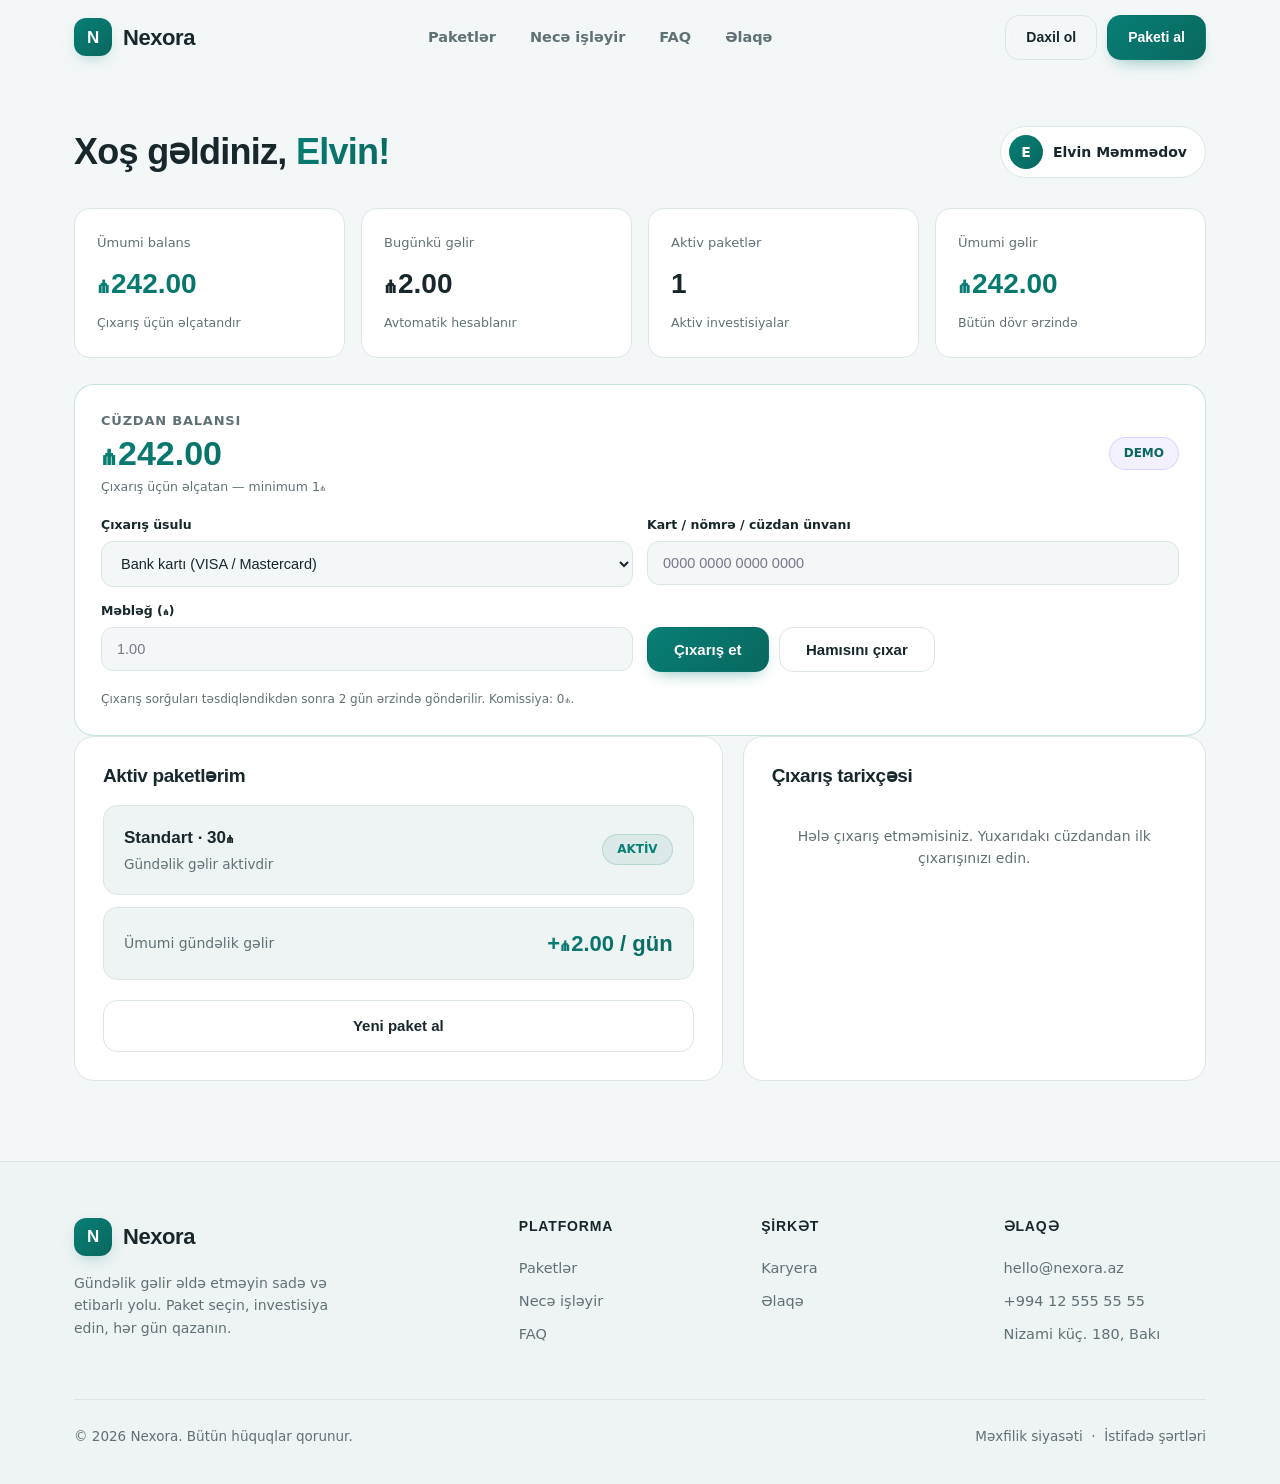
==== dashboard.html @ 5f97e0c3 "Add files via upload" ====
<!DOCTYPE html>
<html lang="az">
<head>
<meta charset="UTF-8" />
<meta name="viewport" content="width=device-width, initial-scale=1.0" />
<meta http-equiv="Content-Security-Policy" content="default-src 'self'; script-src 'self' 'unsafe-inline'; style-src 'self' 'unsafe-inline' fonts.googleapis.com; font-src fonts.gstatic.com; img-src 'self' data:; connect-src 'self' https:; base-uri 'self'; form-action 'self'; object-src 'none'" />
<title>Mənim panelim — Nexora</title>
<meta name="description" content="Nexora istifadəçi paneli — balansınızı və hesab məlumatlarınızı izləyin." />
<link rel="preconnect" href="https://fonts.googleapis.com" />
<link rel="preconnect" href="https://fonts.gstatic.com" crossorigin />
<link href="https://fonts.googleapis.com/css2?family=Manrope:wght@400;500;600;700;800&family=Plus+Jakarta+Sans:wght@500;600;700;800&display=swap" rel="stylesheet" />
<link rel="stylesheet" href="styles.css" />
<!-- Backend URL yalnız deploy konfiqurasiyasından gəlir; localStorage-dan oxunmur (manipulyasiya riski) -->
</head>
<body>

<div class="bg-glow"></div>
<div class="bg-grid"></div>

<!-- ============ HEADER ============ -->
<header id="header">
  <div class="container nav">
    <a href="index.html" class="logo">
      <span class="logo-mark">N</span>
      <span>Nexora</span>
    </a>
    <nav class="nav-links" aria-label="Əsas naviqasiya">
      <a href="index.html#paketler">Paketlər</a>
      <a href="index.html#nece-isleyir">Necə işləyir</a>
      <a href="faq.html">FAQ</a>
      <a href="elaqe.html">Əlaqə</a>
    </nav>
    <div class="nav-cta">
      <a href="dashboard.html" class="btn btn-ghost">Panelim</a>
      <a href="index.html#paketler" class="btn btn-primary">Paketi al</a>
      <button class="menu-btn" id="menuBtn" aria-label="Menyunu aç" aria-expanded="false">
        <span></span><span></span><span></span>
      </button>
    </div>
  </div>
</header>

<!-- ============ MOBILE MENU ============ -->
<div class="mobile-menu" id="mobileMenu" hidden>
  <a href="index.html#paketler">Paketlər</a>
  <a href="index.html#nece-isleyir">Necə işləyir</a>
  <a href="faq.html">FAQ</a>
  <a href="elaqe.html">Əlaqə</a>
  <a href="login.html">Daxil ol</a>
  <a href="index.html#paketler" style="color: var(--accent);">Paketi al</a>
</div>

<!-- ============ DASHBOARD ============ -->
<section class="dash-section">
  <div class="container">
    <div class="dash-head reveal visible">
      <h1>Xoş gəldiniz, <span class="grad-text" id="dashUserName">Elvin!</span></h1>
      <div class="user-chip">
        <span class="dash-avatar">E</span>
        Elvin Məmmədov
      </div>
    </div>

    <!-- Balance cards -->
    <div class="balance-grid">
      <div class="balance-card reveal visible">
        <div class="label">Ümumi balans</div>
        <div class="value accent" id="totalBalance">₼0.00</div>
        <div class="sub">Çıxarış üçün əlçatandır</div>
      </div>
      <div class="balance-card reveal visible reveal-delay-1">
        <div class="label">Bugünkü gəlir</div>
        <div class="value" id="todayEarning">₼0.00</div>
        <div class="sub">Avtomatik hesablanır</div>
      </div>
      <div class="balance-card reveal visible reveal-delay-2">
        <div class="label">Aktiv paketlər</div>
        <div class="value" id="activePlans">0</div>
        <div class="sub">Aktiv investisiyalar</div>
      </div>
      <div class="balance-card reveal visible reveal-delay-3">
        <div class="label">Ümumi gəlir</div>
        <div class="value accent" id="totalEarned">₼0.00</div>
        <div class="sub">Bütün dövr ərzində</div>
      </div>
    </div>

    <!-- Wallet / Withdraw -->
    <div class="wallet-panel reveal visible">
      <div class="wallet-balance-row">
        <div>
          <div class="wallet-balance-label">Cüzdan balansı</div>
          <div class="wallet-balance-amount" id="walletBalance">₼0.00</div>
          <div class="wallet-balance-sub">Çıxarış üçün əlçatan — minimum 1₼</div>
        </div>
        <span class="tag" id="walletStatusTag" style="font-size:12px; font-weight:700; padding:6px 14px; border-radius:999px; background:rgba(167,139,250,.12); border:1px solid rgba(167,139,250,.3); color:var(--accent-strong);">Yoxlanır...</span>
      </div>

      <div class="withdraw-grid">
        <div class="withdraw-field">
          <label for="withdrawMethod">Çıxarış üsulu</label>
          <select class="form-input" id="withdrawMethod">
            <option value="card">Bank kartı (VISA / Mastercard)</option>
            <option value="m10">m10 · E-Wallet</option>
          </select>
        </div>
        <div class="withdraw-field">
          <label for="withdrawTarget">Kart / nömrə / cüzdan ünvanı</label>
          <input type="text" class="form-input" id="withdrawTarget" inputmode="numeric" autocomplete="off" spellcheck="false" maxlength="19" placeholder="0000 0000 0000 0000">
        </div>
        <div class="withdraw-field">
          <label for="withdrawAmount">Məbləğ (₼)</label>
          <input type="number" class="form-input" id="withdrawAmount" min="1" step="0.01" placeholder="1.00">
        </div>
        <div class="withdraw-field">
          <label>&nbsp;</label>
          <div class="withdraw-actions">
            <button class="btn btn-primary" id="withdrawBtn" type="button">Çıxarış et</button>
            <button class="btn btn-ghost" id="withdrawMaxBtn" type="button">Hamısını çıxar</button>
          </div>
        </div>
      </div>

      <div class="withdraw-msg" id="withdrawMsg"></div>
      <div class="withdraw-hint">Çıxarış sorğuları təsdiqləndikdən sonra 2 gün ərzində göndərilir. Komissiya: 0₼.</div>
    </div>

    <!-- Telegram bildirişləri arxa planda göndərilir (interfeysdə göstərilmir) -->

    <div class="dash-cards">
      <!-- Active plans -->
      <div class="dash-panel reveal visible">
        <h3>Aktiv paketlərim</h3>
        <div id="activePlansList">
          <div class="active-plan" id="activePlanDemo">
            <div>
              <div class="plan-name">Standart · 30₼</div>
              <div class="plan-meta">Aktivləşmə: 12 Avqust 2026</div>
            </div>
            <span class="tag">AKTİV</span>
          </div>
        </div>
        <div class="earn-rate">
          <span style="font-size: 14px; color: var(--text-dim);">Ümumi gündəlik gəlir</span>
          <span class="big" id="totalDailyRate">+₼2 / gün</span>
        </div>
        <a href="index.html#paketler" class="btn btn-ghost btn-block">Yeni paket al</a>
      </div>

      <!-- Earnings history -->
      <div class="dash-panel reveal visible reveal-delay-1">
        <h3>Çıxarış tarixçəsi</h3>
        <div id="withdrawHistoryEmpty" style="font-size: 14px; color: var(--text-dim); padding: 20px 0; text-align: center;">Hələ çıxarış etməmisiniz. Yuxarıdakı cüzdandan ilk çıxarışınızı edin.</div>
        <div id="withdrawHistory"></div>
      </div>
    </div>
  </div>
</section>

<!-- ============ FOOTER ============ -->
<footer>
  <div class="container">
    <div class="footer-grid">
      <div class="footer-brand">
        <a href="index.html" class="logo">
          <span class="logo-mark">N</span>
          <span>Nexora</span>
        </a>
        <p>Gündəlik gəlir əldə etməyin sadə və etibarlı yolu. Paket seçin, investisiya edin, hər gün qazanın.</p>
      </div>
      <div class="footer-col">
        <h4>Platforma</h4>
        <a href="index.html#paketler">Paketlər</a>
        <a href="index.html#nece-isleyir">Necə işləyir</a>
        <a href="faq.html">FAQ</a>
      </div>
      <div class="footer-col">
        <h4>Şirkət</h4>
        <a href="karyera.html">Karyera</a>
        <a href="elaqe.html">Əlaqə</a>
      </div>
      <div class="footer-col">
        <h4>Əlaqə</h4>
        <a href="elaqe.html">hello@nexora.az</a>
        <a href="elaqe.html">+994 12 555 55 55</a>
        <a href="elaqe.html">Nizami küç. 180, Bakı</a>
      </div>
    </div>
    <div class="footer-bottom">
      <p>© <span id="year">2026</span> Nexora. Bütün hüquqlar qorunur.</p>
      <p><a href="mexfilik.html">Məxfilik siyasəti</a> &nbsp;·&nbsp; <a href="istifade-sertleri.html">İstifadə şərtləri</a></p>
    </div>
  </div>
</footer>

<script src="api-config.js"></script>
<script src="api.js"></script>
<script src="script.js"></script>
<script>
  // Demo məlumatlarla və ödənilmiş paketlə balans hesablanması
  // Backend işə düşəndə real bazadan məlumat gəlir, yoxdursa localStorage demo.
  (async function () {
    var api = window.NexoraAPI;
    if (api) await api.detect();
    var usingBackend = api && api.isUp() && api.getToken();
    var AZ_MONTHS = ['Yanvar', 'Fevral', 'Mart', 'Aprel', 'May', 'İyun', 'İyul', 'Avqust', 'Sentyabr', 'Oktyabr', 'Noyabr', 'Dekabr'];

    function formatDate(value) {
      var source = value instanceof Date ? value : String(value || '');
      if (typeof source === 'string' && /^\d{4}-\d{2}-\d{2} \d{2}:\d{2}:\d{2}$/.test(source)) {
        source = source.replace(' ', 'T') + 'Z';
      }
      var date = source instanceof Date ? source : new Date(source);
      if (isNaN(date.getTime())) return String(value || '');
      var parts = new Intl.DateTimeFormat('en', {
        timeZone: 'Asia/Baku',
        year: 'numeric',
        month: 'numeric',
        day: 'numeric'
      }).formatToParts(date).reduce(function (result, part) {
        result[part.type] = part.value;
        return result;
      }, {});
      return Number(parts.day) + ' ' + AZ_MONTHS[Number(parts.month) - 1] + ' ' + parts.year;
    }

    function getLocalDayKey(date) {
      var offset = date.getTimezoneOffset() * 60000;
      return new Date(date.getTime() - offset).toISOString().slice(0, 10);
    }

    function getPlanEarningStartAt(value) {
      var date = value && value.earning_starts_at
        ? new Date(value.earning_starts_at)
        : new Date(value && (value.activatedAt || value.created_at) || Date.now());
      return Number.isFinite(date.getTime()) ? date : new Date();
    }

    function isPlanEarning(value) {
      return Date.now() >= getPlanEarningStartAt(value).getTime();
    }

    function currentDailyTotal(purchases) {
      if (purchases && purchases.length) {
        return purchases.reduce(function (total, purchase) {
          return total + (isPlanEarning(purchase) ? Number(purchase.daily) || 0 : 0);
        }, 0);
      }
      return isPlanEarning(plan) ? Number(plan.daily) || 0 : 0;
    }

    function getDailyCreditState() {
      try {
        return JSON.parse(localStorage.getItem('nexora_daily_credit_state') || '{}');
      } catch (e) {
        return {};
      }
    }

    function setDailyCreditState(state) {
      try { localStorage.setItem('nexora_daily_credit_state', JSON.stringify(state)); } catch (e) {}
    }

    function applyDailyAccrual() {
      if (usingBackend) return;
      var state = getDailyCreditState();
      var now = new Date();
      var earningStartAt = getPlanEarningStartAt(plan);
      if (now < earningStartAt) return;
      var todayKey = getLocalDayKey(new Date());
      var firstEarningDate = getLocalDayKey(earningStartAt);
      var dayBeforeFirstEarning = new Date(firstEarningDate + 'T00:00:00');
      dayBeforeFirstEarning.setDate(dayBeforeFirstEarning.getDate() - 1);
      var earliestLastDate = getLocalDayKey(dayBeforeFirstEarning);
      var lastDate = state.lastDate && state.lastDate > earliestLastDate ? state.lastDate : earliestLastDate;
      var elapsedDays = lastDate === todayKey ? 0 : Math.max(0, Math.round((new Date(todayKey).getTime() - new Date(lastDate).getTime()) / 86400000));
      if (elapsedDays > 0 && plan && plan.daily) {
        totalEarned += plan.daily * elapsedDays;
        totalBalance += plan.daily * elapsedDays;
        state.lastDate = todayKey;
        setDailyCreditState(state);
      }
    }

    var plan = { name: 'Standart', price: 30, daily: 2, activatedAt: '2026-08-12T00:00:00.000Z' };
    try {
      var saved = localStorage.getItem('nexora_active_plan');
      if (saved) {
        var parsed = JSON.parse(saved);
        if (parsed && parsed.daily) {
          plan = parsed;
        }
      }
    } catch (e) {}

    var daysActive = 4;
    var totalEarned = plan.daily * daysActive;
    var totalBalance = totalEarned;
    var serverData = null;

    if (usingBackend) {
      try {
        serverData = await api.me();
        // User name in header
        var nameEl = document.getElementById('dashUserName');
        var chipEl = document.querySelector('.user-chip');
        var first = (serverData.user.fullname || '').split(' ')[0] || 'İstifadəçi';
        if (nameEl) nameEl.textContent = first + '!';
        if (chipEl) {
          var chipText = chipEl.lastChild;
          if (chipText && chipText.nodeType === 3) chipText.textContent = ' ' + serverData.user.fullname;
        }
        if (serverData.purchases && serverData.purchases.length) {
          renderActivePlans(serverData.purchases);
          plan = { name: serverData.purchases[0].plan_name, price: serverData.purchases[0].price, daily: serverData.purchases[0].daily, activatedAt: serverData.purchases[0].created_at, earning_starts_at: serverData.purchases[0].earning_starts_at };
        } else {
          plan = { name: 'Aktiv paket yoxdur', price: 0, daily: 0, activatedAt: '' };
        }
        totalEarned = serverData.totalEarned;
        totalBalance = serverData.balance;
        document.getElementById('activePlans').textContent = String(serverData.purchases.length);
      } catch (e) { usingBackend = false; }
    }

    if (!usingBackend) {
      applyDailyAccrual();
    }

    document.getElementById('totalBalance').textContent = '₼' + totalBalance.toFixed(2);
    document.getElementById('todayEarning').textContent = '₼' + currentDailyTotal(serverData && serverData.purchases).toFixed(2);
    if (!usingBackend) document.getElementById('activePlans').textContent = '1';
    document.getElementById('totalEarned').textContent = '₼' + totalEarned.toFixed(2);

    var planNameEl = document.querySelector('#activePlansList .active-plan .plan-name');
    var planMetaEl = document.querySelector('#activePlansList .active-plan .plan-meta');
    var earnRateEl = document.getElementById('totalDailyRate');
    function renderActivePlans(purchases) {
      var listEl = document.getElementById('activePlansList');
      if (!listEl) return;
      listEl.innerHTML = '';
      var totalDaily = 0;
      purchases.forEach(function (p) {
        var earningStartsAt = getPlanEarningStartAt(p);
        var earningActive = Date.now() >= earningStartsAt.getTime();
        if (earningActive) totalDaily += Number(p.daily) || 0;
        var row = document.createElement('div');
        row.className = 'active-plan';
        var date = p.created_at ? formatDate(p.created_at) : '';
        var details = document.createElement('div');
        var name = document.createElement('div');
        name.className = 'plan-name';
        name.textContent = p.plan_name + ' · ' + Number(p.price).toFixed(0) + '₼';
        details.appendChild(name);
        if (date) {
          var meta = document.createElement('div');
          meta.className = 'plan-meta';
          meta.textContent = 'Aktivləşmə: ' + date;
          details.appendChild(meta);
        }
        var earningMeta = document.createElement('div');
        earningMeta.className = 'plan-meta';
        earningMeta.textContent = earningActive
          ? 'Gündəlik gəlir: ₼' + Number(p.daily).toFixed(2)
          : 'Gəlir başlayacaq: ' + formatDate(earningStartsAt);
        details.appendChild(earningMeta);
        var tag = document.createElement('span');
        tag.className = 'tag';
        tag.textContent = earningActive ? 'AKTİV' : 'GÖZLƏMƏDƏ';
        row.appendChild(details);
        row.appendChild(tag);
        listEl.appendChild(row);
      });
      if (earnRateEl) earnRateEl.textContent = '+₼' + totalDaily.toFixed(0) + ' / gün';
    }

    if (usingBackend && serverData && serverData.purchases) {
      renderActivePlans(serverData.purchases);
    } else if (planNameEl) {
      planNameEl.textContent = plan.price ? plan.name + ' · ' + plan.price + '₼' : (plan.name || 'Standart');
      if (planMetaEl) {
        planMetaEl.textContent = plan.activatedAt
          ? (isPlanEarning(plan) ? 'Gündəlik gəlir aktivdir' : 'Gəlir başlayacaq: ' + formatDate(getPlanEarningStartAt(plan)))
          : 'Təsdiqlənmiş paket yoxdur';
      }
    }
    if (!usingBackend && earnRateEl) earnRateEl.textContent = '+₼' + currentDailyTotal().toFixed(2) + ' / gün';

    // Demo tarixçə sətirləri silindi — real tarixçə renderWithdrawHistory ilə çəkilir

    // ---------- WALLET / WITHDRAW ----------
    var WITHDRAW_KEY = 'nexora_withdrawals';
    var walletBalanceEl = document.getElementById('walletBalance');
    var withdrawMethodEl = document.getElementById('withdrawMethod');
    var withdrawTargetEl = document.getElementById('withdrawTarget');
    var withdrawAmountEl = document.getElementById('withdrawAmount');
    var withdrawBtn = document.getElementById('withdrawBtn');
    var withdrawMaxBtn = document.getElementById('withdrawMaxBtn');
    var withdrawMsg = document.getElementById('withdrawMsg');
    var walletStatusTag = document.getElementById('walletStatusTag');
    var withdrawHistoryEl = document.getElementById('withdrawHistory');
    var withdrawHistoryEmpty = document.getElementById('withdrawHistoryEmpty');
    if (walletStatusTag) {
      walletStatusTag.textContent = usingBackend ? 'CANLI' : (api && api.getToken() ? 'OFFLINE' : 'DEMO');
    }
    // Telegram interfeysi silindi — bildirişlər arxa planda (backend) göndərilir
    var telegramCodeBtn = null;
    var telegramDisconnectBtn = null;
    var telegramCodeBox = null;
    var telegramCodeEl = null;
    var telegramBotLink = null;
    var telegramStatusEl = null;
    var telegramMsg = null;

    function showTelegramMessage() { /* interfeys yoxdur — xəbərdarlıq lazım deyil */ }

    function setTelegramConnected() { /* interfeys yoxdur */ }

    setTelegramConnected();

    function getWithdrawals() {
      try { return JSON.parse(localStorage.getItem(WITHDRAW_KEY) || '[]'); } catch (e) { return []; }
    }
    function saveWithdrawals(list) {
      try { localStorage.setItem(WITHDRAW_KEY, JSON.stringify(list)); } catch (e) {}
    }

    function getWalletBalance() {
      var total = totalEarned;
      getWithdrawals().forEach(function (w) { total -= w.amount; });
      return Math.max(0, total);
    }

    function renderWallet() {
      var balance = getWalletBalance();
      if (walletBalanceEl) walletBalanceEl.textContent = '₼' + balance.toFixed(2);
      renderWithdrawHistory();
    }

    function renderWithdrawHistory(list) {
      if (!withdrawHistoryEl) return;
      if (!list) list = getWithdrawals().slice().reverse();
      var rows = list.map(function (w) {
        return {
          method: w.method,
          target: w.target,
          amount: w.amount,
          date: w.date || (w.created_at || '').slice(0, 10)
        };
      });
      if (withdrawHistoryEmpty) withdrawHistoryEmpty.style.display = rows.length === 0 ? 'block' : 'none';
      withdrawHistoryEl.innerHTML = '';
      rows.forEach(function (w) {
        var row = document.createElement('div');
        row.className = 'history-row';
        var methodLabel = w.method === 'card' ? 'Bank kartı' : 'm10 · E-Wallet';
        var details = document.createElement('div');
        var methodEl = document.createElement('div');
        methodEl.textContent = methodLabel;
        var dateEl = document.createElement('div');
        dateEl.className = 'date';
        // Kart nömrəsini UI-da maskala (yalnız son 4 rəqəm görünür)
        var displayTarget = w.target;
        if (w.method === 'card' && /^\d{13,19}$/.test(String(w.target || '').replace(/\s+/g, ''))) {
          var clean = String(w.target).replace(/\s+/g, '');
          displayTarget = '**** **** **** ' + clean.slice(-4);
        }
        dateEl.textContent = w.date + ' · ' + displayTarget;
        details.appendChild(methodEl);
        details.appendChild(dateEl);
        var amountEl = document.createElement('span');
        amountEl.className = 'amount';
        amountEl.style.color = '#ff6b6b';
        amountEl.textContent = '-₼' + Number(w.amount).toFixed(2);
        row.appendChild(details);
        row.appendChild(amountEl);
        withdrawHistoryEl.appendChild(row);
      });
    }

    function showWithdrawMsg(text, ok) {
      if (!withdrawMsg) return;
      withdrawMsg.className = 'withdraw-msg ' + (ok ? 'ok' : 'err');
      withdrawMsg.textContent = text;
    }

    function doWithdraw() {
      var amount = parseFloat(withdrawAmountEl.value);
      var target = (withdrawTargetEl.value || '').replace(/\s+/g, '');
      var method = withdrawMethodEl.value;

      if (!target) { showWithdrawMsg('Zəhmət olmasa çıxarış detallarını daxil edin.', false); return; }
      if (method === 'card' && !/^\d{16}$/.test(target)) { showWithdrawMsg('Kart nömrəsi 16 rəqəm olmalıdır.', false); return; }
      if (method === 'm10' && getTargetDigits('m10').length !== 9) { showWithdrawMsg('m10 nömrəsi +994 ilə 9 rəqəmdən ibarət olmalıdır.', false); return; }
      if (isNaN(amount) || amount <= 0) { showWithdrawMsg('Düzgün məbləğ daxil edin.', false); return; }
      if (amount < 1) { showWithdrawMsg('Minimum çıxarış məbləği 1₼-dır.', false); return; }

      // Backend rejimi: server çıxarışı qeydə alır və Telegram bildirişini təsdiqləyir
      if (usingBackend) {
        withdrawBtn.disabled = true;
        withdrawBtn.textContent = 'Göndərilir...';
        api.withdraw(amount, method, target)
          .then(function (resp) {
            withdrawAmountEl.value = '';
            withdrawTargetEl.value = '';
            var notificationSent = resp.notificationSent !== false;
            var acceptedMessage = 'Çıxarış sorğunuz qeydə alındı (' + resp.wdId + '). Vəsait 2 gün ərzində göndəriləcək.';
            showWithdrawMsg(notificationSent
              ? '✓ ' + acceptedMessage
              : acceptedMessage + ' Telegram bildirişi göndərilmədi; təkrar çıxarış etməyin.',
              notificationSent);
            return api.me().then(function (fresh) {
              totalEarned = fresh.totalEarned;
              totalBalance = fresh.balance;
              document.getElementById('totalBalance').textContent = '₼' + fresh.balance.toFixed(2);
              if (walletBalanceEl) walletBalanceEl.textContent = '₼' + fresh.balance.toFixed(2);
              renderWithdrawHistory(fresh.withdrawals);
            }).catch(function (error) {
              console.error('[dashboard] Çıxarışdan sonra balans yenilənmədi:', error);
              showWithdrawMsg(acceptedMessage + ' Paneli yeniləmək mümkün olmadı; sorğunu təkrar göndərməyin.', false);
            });
          })
          .catch(function (err) {
            showWithdrawMsg(err.message || 'Xəta baş verdi.', false);
          })
          .finally(function () {
            withdrawBtn.disabled = false;
            withdrawBtn.textContent = 'Çıxarış et';
          });
        return;
      }

      if (api && api.getToken()) {
        showWithdrawMsg('Server məlumatı yüklənməyib. Çıxarış qeydə alınmadı; yenidən yükləyin.', false);
        return;
      }

      // Offline demo rejimi
      var balance = getWalletBalance();
      if (amount > balance) { showWithdrawMsg('Balansda kifayət qədər vəsait yoxdur. Əlçatan: ₼' + balance.toFixed(2), false); return; }

      // Offline demo rejimində kart nömrəsi tam saxlanmır — yalnız maskalanmış forma
      var storedTarget = method === 'card' ? '**** **** **** ' + target.slice(-4) : target;
      var list = getWithdrawals();
      list.push({
        amount: amount,
        method: method,
        target: storedTarget,
        date: formatDate(new Date()),
        id: 'WD-' + Math.floor(100000 + Math.random() * 900000)
      });
      saveWithdrawals(list);

      withdrawAmountEl.value = '';
      withdrawTargetEl.value = '';
      showWithdrawMsg('Demo rejimidir: bu əməliyyat yalnız brauzerdə saxlanıldı, real çıxarış göndərilmədi.', true);
      renderWallet();
    }

    // Kart: 16 rəqəm 4-lük; m10: 9 rəqəm 2-3-2-2 format (+994 ilə)
    function formatTarget(method, value) {
      var digits = String(value || '').replace(/\D/g, '');
      if (method === 'card') {
        digits = digits.slice(0, 16);
        return digits.replace(/(\d{4})(?=\d)/g, '$1 ');
      }
      if (method === 'm10') {
        if (digits.startsWith('994')) digits = digits.slice(3);
        digits = digits.slice(0, 9);
        if (digits.length < 9) return '+994 ' + digits;
        return '+994 ' + digits.slice(0, 2) + ' ' + digits.slice(2, 5) + ' ' + digits.slice(5, 7) + ' ' + digits.slice(7, 9);
      }
      return value;
    }

    function getTargetDigits(method) {
      var digits = String(withdrawTargetEl.value || '').replace(/\D/g, '');
      if (method === 'm10' && digits.startsWith('994')) digits = digits.slice(3);
      return digits;
    }

    function updateTargetPlaceholder() {
      var method = withdrawMethodEl.value;
      if (method === 'card') withdrawTargetEl.placeholder = '0000 0000 0000 0000';
      else if (method === 'm10') withdrawTargetEl.placeholder = '+994 50 123 45 67';
      else withdrawTargetEl.placeholder = 'Nömrənizi daxil edin';
      // Üsul dəyişəndə mövcud dəyəri yenidən formatla
      withdrawTargetEl.value = formatTarget(method, withdrawTargetEl.value);
    }

    if (withdrawBtn) withdrawBtn.addEventListener('click', doWithdraw);

    if (withdrawTargetEl) {
      withdrawTargetEl.addEventListener('input', function () {
        var method = withdrawMethodEl.value;
        if (method === 'card') {
          var digits = withdrawTargetEl.value.replace(/\D/g, '').slice(0, 16);
          withdrawTargetEl.value = digits.replace(/(\d{4})(?=\d)/g, '$1 ');
        } else if (method === 'm10') {
          var d = withdrawTargetEl.value.replace(/\D/g, '');
          if (d.startsWith('994')) d = d.slice(3);
          d = d.slice(0, 9);
          if (d.length > 2) {
            withdrawTargetEl.value = '+994 ' + d.slice(0, 2) + ' ' + d.slice(2, 5) + (d.length > 5 ? ' ' + d.slice(5, 7) : '') + (d.length > 7 ? ' ' + d.slice(7, 9) : '');
          } else if (d.length > 0) {
            withdrawTargetEl.value = '+994 ' + d;
          } else {
            withdrawTargetEl.value = '';
          }
        }
      });
      withdrawMethodEl.addEventListener('change', updateTargetPlaceholder);
      updateTargetPlaceholder();
    }
    if (withdrawMaxBtn) withdrawMaxBtn.addEventListener('click', function () {
      var balance = usingBackend ? (serverData ? serverData.balance : 0) : getWalletBalance();
      if (balance < 1) { showWithdrawMsg('Minimum çıxarış üçün balansda 1₼ olmalıdır.', false); return; }
      withdrawAmountEl.value = balance.toFixed(2);
    });

    if (usingBackend && serverData) {
      if (walletBalanceEl) walletBalanceEl.textContent = '₼' + serverData.balance.toFixed(2);
      renderWithdrawHistory(serverData.withdrawals);
    } else {
      renderWallet();
    }

    setInterval(async function () {
      if (usingBackend) {
        try {
          serverData = await api.me();
          totalEarned = serverData.totalEarned;
          totalBalance = serverData.balance;
          if (serverData.purchases.length) {
            var activePlan = serverData.purchases[0];
            plan = { name: activePlan.plan_name, price: activePlan.price, daily: activePlan.daily, activatedAt: activePlan.created_at, earning_starts_at: activePlan.earning_starts_at };
          } else {
            plan = { name: 'Aktiv paket yoxdur', price: 0, daily: 0, activatedAt: '' };
          }
          document.getElementById('totalBalance').textContent = '₼' + totalBalance.toFixed(2);
          document.getElementById('totalEarned').textContent = '₼' + totalEarned.toFixed(2);
          document.getElementById('todayEarning').textContent = '₼' + currentDailyTotal(serverData.purchases).toFixed(2);
          document.getElementById('activePlans').textContent = String(serverData.purchases.length);
          if (serverData.purchases.length) renderActivePlans(serverData.purchases);
          if (walletBalanceEl) walletBalanceEl.textContent = '₼' + totalBalance.toFixed(2);
          renderWithdrawHistory(serverData.withdrawals);
        } catch (e) {}
        return;
      }
      if (!usingBackend) {
        var before = totalEarned;
        applyDailyAccrual();
        if (before !== totalEarned) {
          document.getElementById('totalBalance').textContent = '₼' + totalBalance.toFixed(2);
          document.getElementById('totalEarned').textContent = '₼' + totalEarned.toFixed(2);
          document.getElementById('todayEarning').textContent = '₼' + plan.daily.toFixed(2);
          renderWallet();
        }
      }
    }, 60000);

  })();
</script>
</body>
</html>
---- styles.css ----
/* ============================================================
   Nexora — Shared Design System
   Neutral light theme · Teal accent
   Plus Jakarta Sans + Manrope
   ============================================================ */

/* ---------- RESET & TOKENS ---------- */
*, *::before, *::after { margin: 0; padding: 0; box-sizing: border-box; }

:root {
  --bg: #f4f7f8;
  --bg-soft: #eef3f4;
  --card: #ffffff;
  --card-hover: #f8fbfb;
  --border: #dce5e6;
  --text: #17272b;
  --text-dim: #607176;
  --accent: #087f75;
  --accent-strong: #08675f;
  --accent-2: #087f75;
  --accent-ink: #ffffff;
  --amber: #b7791f;
  --grad: linear-gradient(135deg, #087f75 0%, #08675f 100%);
  --radius: 16px;
  --shadow-lg: 0 24px 60px -30px rgba(23,39,43,.28);
  --container: 1180px;
  --header-h: 76px;
}

html { scroll-behavior: smooth; }

body {
  font-family: 'Manrope', system-ui, -apple-system, 'Segoe UI', sans-serif;
  background: var(--bg);
  color: var(--text);
  line-height: 1.6;
  overflow-x: hidden;
  -webkit-font-smoothing: antialiased;
}

::selection { background: var(--accent); color: var(--accent-ink); }

::-webkit-scrollbar { width: 10px; }
::-webkit-scrollbar-track { background: var(--bg); }
::-webkit-scrollbar-thumb { background: var(--border); border-radius: 8px; }
::-webkit-scrollbar-thumb:hover { background: var(--accent); }

h1, h2, h3, h4 { font-family: 'Plus Jakarta Sans', 'Manrope', sans-serif; line-height: 1.15; letter-spacing: -0.02em; }

a { color: inherit; text-decoration: none; }
img { max-width: 100%; display: block; }
ul { list-style: none; }

.container { max-width: var(--container); margin: 0 auto; padding: 0 24px; }

/* ---------- BACKGROUND ---------- */
.bg-glow { display: none; }
.bg-grid { display: none; }

/* ---------- BUTTONS & BADGES ---------- */
.btn {
  display: inline-flex; align-items: center; justify-content: center; gap: 8px;
  font-weight: 700; font-size: 15px; padding: 13px 26px; border-radius: 14px;
  border: 1px solid transparent; cursor: pointer;
  transition: transform .18s ease, box-shadow .18s ease, background .18s ease, border-color .18s ease, filter .18s ease;
  white-space: nowrap; font-family: 'Manrope', sans-serif;
}
.btn-primary {
  background: var(--grad); color: var(--accent-ink);
  box-shadow: 0 8px 18px -10px rgba(8,127,117,.65);
}
.btn-primary:hover { filter: brightness(1.08); transform: translateY(-1px); }
.btn-ghost { background: rgba(255,255,255,.04); color: var(--text); border-color: var(--border); backdrop-filter: blur(8px); }
.btn-ghost:hover { border-color: var(--accent); color: var(--accent-strong); transform: translateY(-2px); }
.btn-lg { padding: 16px 34px; font-size: 16px; }
.btn-block { width: 100%; }

.badge {
  display: inline-flex; align-items: center; gap: 8px;
  font-size: 13px; font-weight: 700; color: var(--accent-strong);
  background: rgba(8,127,117,.08); border: 1px solid rgba(8,127,117,.18);
  padding: 7px 14px; border-radius: 999px; letter-spacing: .02em;
  backdrop-filter: blur(8px);
}
.badge .dot { width: 7px; height: 7px; border-radius: 50%; background: var(--accent-2); box-shadow: 0 0 10px var(--accent-2); animation: pulse 2s infinite; }
@keyframes pulse { 0%,100% { opacity: 1; } 50% { opacity: .4; } }

/* ---------- HEADER ---------- */
header {
  position: fixed; top: 0; left: 0; right: 0; z-index: 100;
  height: var(--header-h);
  display: flex; align-items: center;
  border-bottom: 1px solid transparent;
  transition: background .25s ease, border-color .25s ease, backdrop-filter .25s ease;
}
header.scrolled {
  background: rgba(255,255,255,.92);
  backdrop-filter: blur(18px) saturate(1.4);
  -webkit-backdrop-filter: blur(18px) saturate(1.4);
  border-color: var(--border);
}
.nav { display: flex; align-items: center; justify-content: space-between; width: 100%; }

.logo { display: flex; align-items: center; gap: 11px; font-family: 'Plus Jakarta Sans', sans-serif; font-size: 22px; font-weight: 800; letter-spacing: -.02em; }
.logo-mark {
  width: 38px; height: 38px; border-radius: 12px; flex-shrink: 0;
  background: var(--grad); color: var(--accent-ink);
  display: grid; place-items: center; font-weight: 800; font-size: 17px;
  box-shadow: 0 6px 18px -8px rgba(8,127,117,.5);
}

.nav-links { display: flex; align-items: center; gap: 6px; }
.nav-links a {
  font-size: 14.5px; font-weight: 600; color: var(--text-dim);
  padding: 9px 14px; border-radius: 10px; transition: color .15s ease, background .15s ease;
}
.nav-links a:hover, .nav-links a.active { color: var(--accent-strong); background: rgba(8,127,117,.08); }

.nav-cta { display: flex; align-items: center; gap: 10px; }
.nav-cta .btn { padding: 10px 20px; font-size: 14px; }

.menu-btn {
  display: none; background: none; border: 1px solid var(--border); border-radius: 10px;
  width: 42px; height: 42px; cursor: pointer; position: relative; z-index: 110;
}
.menu-btn span { display: block; width: 18px; height: 2px; background: var(--text); margin: 3px auto; border-radius: 2px; transition: transform .25s ease, opacity .25s ease; }
.menu-btn.open span:nth-child(1) { transform: translateY(5px) rotate(45deg); }
.menu-btn.open span:nth-child(2) { opacity: 0; }
.menu-btn.open span:nth-child(3) { transform: translateY(-5px) rotate(-45deg); }

.mobile-menu {
  position: fixed; inset: 0; z-index: 90;
  background: rgba(255,255,255,.98); backdrop-filter: blur(14px); -webkit-backdrop-filter: blur(14px);
  display: flex; flex-direction: column; align-items: center; justify-content: center; gap: 10px;
  opacity: 0; visibility: hidden; transition: opacity .3s ease, visibility .3s ease;
}
.mobile-menu[hidden] { display: none !important; }
.mobile-menu.open { opacity: 1; visibility: visible; }
.mobile-menu a {
  font-family: 'Plus Jakarta Sans', sans-serif; font-size: 26px; font-weight: 700;
  padding: 12px 20px; color: var(--text); transition: color .15s ease;
}
.mobile-menu a:hover { color: var(--accent); }

/* ---------- HERO (home) ---------- */
.hero { padding: calc(var(--header-h) + 76px) 0 86px; position: relative; }
.hero-layout { display: grid; grid-template-columns: minmax(0, 1.15fr) minmax(340px, .85fr); gap: clamp(36px, 7vw, 88px); align-items: center; }
.hero-copy { max-width: 660px; }
.hero-inner { text-align: center; max-width: 860px; margin: 0 auto; }
.hero h1 { font-size: clamp(40px, 5.2vw, 64px); font-weight: 800; margin: 24px 0 20px; }
.hero-copy h1 { max-width: 650px; }
.hero h1 .highlight {
  background: var(--grad);
  -webkit-background-clip: text; background-clip: text;
  -webkit-text-fill-color: transparent; color: transparent;
}
.hero p.lead { font-size: clamp(16px, 2vw, 19px); color: var(--text-dim); max-width: 620px; margin: 0 auto 36px; }
.hero-copy p.lead { max-width: 560px; margin: 0 0 28px; }
.hero-actions { display: flex; justify-content: center; gap: 14px; flex-wrap: wrap; margin-bottom: 58px; }
.hero-copy .hero-actions { justify-content: flex-start; margin-bottom: 18px; }
.hero-caption { max-width: 520px; color: var(--text-dim); font-size: 13px; }
.hero-summary {
  padding: 30px;
  border: 1px solid var(--border);
  border-radius: 22px;
  background: var(--card);
  box-shadow: var(--shadow-lg);
}
.hero-summary-head { display: flex; align-items: flex-start; justify-content: space-between; gap: 16px; margin-bottom: 22px; }
.hero-summary-kicker { color: var(--accent); font-size: 11px; font-weight: 800; letter-spacing: .12em; }
.hero-summary h2 { font-size: 22px; margin-top: 7px; }
.hero-summary-mark { display: grid; place-items: center; width: 44px; height: 44px; border-radius: 14px; background: rgba(8,127,117,.09); color: var(--accent-strong); font-size: 12px; font-weight: 800; }
.hero-summary-list { border-top: 1px solid var(--border); }
.hero-summary-row { display: flex; justify-content: space-between; align-items: center; gap: 14px; padding: 15px 0; border-bottom: 1px solid var(--border); font-size: 13px; }
.hero-summary-row span { color: var(--text-dim); }
.hero-summary-row strong { text-align: right; font-size: 13px; }
.hero-summary-link { display: flex; justify-content: space-between; align-items: center; margin-top: 19px; color: var(--accent-strong); font-weight: 800; font-size: 14px; }
.hero-summary-link:hover, .info-link:hover { color: var(--accent); }

/* ---------- PAGE HERO (inner pages) ---------- */
.page-hero { padding: calc(var(--header-h) + 70px) 0 56px; text-align: center; }
.page-hero h1 { font-size: clamp(34px, 5vw, 54px); font-weight: 700; margin: 18px 0 14px; }
.page-hero p { color: var(--text-dim); font-size: 17px; max-width: 620px; margin: 0 auto; }
.breadcrumb { display: flex; justify-content: center; gap: 8px; align-items: center; font-size: 13.5px; color: var(--text-dim); }
.breadcrumb a { color: var(--text-dim); transition: color .15s ease; }
.breadcrumb a:hover { color: var(--accent); }
.breadcrumb .sep { color: var(--border); }

/* ---------- SECTIONS COMMON ---------- */
section { padding: 72px 0; }
.section-head { max-width: 660px; margin: 0 auto 60px; text-align: center; }
.section-head .badge { margin-bottom: 18px; }
.section-head h2 { font-size: clamp(30px, 4vw, 44px); margin-bottom: 16px; font-weight: 800; }
.section-head p { color: var(--text-dim); font-size: 16.5px; }

/* ---------- FEATURES ---------- */
.features-grid { display: grid; grid-template-columns: repeat(3, 1fr); gap: 20px; }
.feature-card {
  background: var(--card); border: 1px solid var(--border); border-radius: var(--radius);
  padding: 30px 26px; transition: transform .2s ease, border-color .2s ease, background .2s ease, box-shadow .2s ease;
  position: relative; overflow: hidden;
  backdrop-filter: blur(12px); -webkit-backdrop-filter: blur(12px);
}
.feature-card::before {
  content: ''; position: absolute; top: 0; left: 0; right: 0; height: 2px;
  background: var(--grad); transform: scaleX(0); transform-origin: left; transition: transform .3s ease;
}
.feature-card:hover { transform: translateY(-2px); border-color: rgba(8,127,117,.3); background: var(--card-hover); }
.feature-card:hover::before { transform: scaleX(1); }
.feature-icon {
  width: 48px; height: 48px; border-radius: 13px; display: grid; place-items: center;
  background: rgba(8,127,117,.08);
  border: 1px solid rgba(8,127,117,.18); margin-bottom: 20px;
}
.feature-icon svg { width: 24px; height: 24px; stroke: var(--accent-2); }
.feature-card h3 { font-size: 19px; margin-bottom: 10px; }
.feature-card p { font-size: 14.5px; color: var(--text-dim); }

/* ---------- STEPS ---------- */
.steps { display: grid; grid-template-columns: repeat(3, 1fr); gap: 20px; counter-reset: step; }
.step-card { background: var(--card); border: 1px solid var(--border); border-radius: var(--radius); padding: 34px 28px; position: relative; }
.step-card::before {
  counter-increment: step; content: "0" counter(step);
  font-family: 'Plus Jakarta Sans', sans-serif; font-size: 44px; font-weight: 800;
  color: transparent; -webkit-text-stroke: 1.5px rgba(8,127,117,.5);
  position: absolute; top: 20px; right: 24px; line-height: 1;
}
.step-card h3 { font-size: 20px; margin: 46px 0 10px; }
.step-card p { font-size: 14.5px; color: var(--text-dim); }

/* ---------- PRICING ---------- */
.pricing-grid { display: grid; grid-template-columns: repeat(4, 1fr); gap: 16px; align-items: stretch; }
.pricing-grid > .price-card:last-child { grid-column: 2 / span 2; }
.price-card {
  background: var(--card); border: 1px solid var(--border); border-radius: 20px;
  padding: 34px 30px; display: flex; flex-direction: column; position: relative;
  transition: transform .2s ease, border-color .2s ease, box-shadow .2s ease;
  backdrop-filter: blur(12px); -webkit-backdrop-filter: blur(12px);
}
.price-card:hover { transform: translateY(-2px); border-color: rgba(8,127,117,.3); }
.price-card .plan-name { font-size: 15px; font-weight: 700; color: var(--text-dim); text-transform: uppercase; letter-spacing: .08em; }
.price-card .price { font-family: 'Plus Jakarta Sans', sans-serif; font-size: 46px; font-weight: 800; margin: 16px 0 4px; }
.price-card .price span { font-size: 15px; font-weight: 600; color: var(--text-dim); font-family: 'Manrope', sans-serif; }
.daily-income {
  display: inline-flex; align-items: center; gap: 6px;
  font-family: 'Plus Jakarta Sans', sans-serif; font-size: 15px; font-weight: 800; color: var(--accent-ink);
  background: var(--grad); border-radius: 999px; padding: 7px 16px; margin-bottom: 16px;
}
.price-card ul { margin-bottom: 26px; display: grid; gap: 12px; }
.price-card ul li { font-size: 14.5px; display: flex; gap: 10px; align-items: flex-start; }
.price-card ul li svg { width: 18px; height: 18px; flex-shrink: 0; margin-top: 2px; stroke: var(--accent-2); }
.price-card .btn { margin-top: auto; width: 100%; }

.info-grid { display: grid; grid-template-columns: repeat(3, 1fr); gap: 18px; }
.info-card { min-height: 260px; display: flex; flex-direction: column; align-items: flex-start; padding: 28px; border: 1px solid var(--border); border-radius: var(--radius); background: var(--card); }
.info-number { display: grid; place-items: center; width: 38px; height: 38px; margin-bottom: 24px; border-radius: 12px; background: rgba(8,127,117,.08); color: var(--accent-strong); font-size: 12px; font-weight: 800; }
.info-card h3 { margin-bottom: 10px; font-size: 18px; }
.info-card p { color: var(--text-dim); font-size: 14px; }
.info-link { margin-top: auto; padding-top: 18px; color: var(--accent-strong); font-size: 14px; font-weight: 800; }

/* ---------- CTA BOX ---------- */
.cta-box {
  background: var(--card); border: 1px solid var(--border); border-radius: 26px;
  padding: 64px 40px; text-align: center; position: relative; overflow: hidden;
}
.cta-box {
  background: var(--card); border: 1px solid var(--border); border-radius: 26px;
  padding: 56px 40px; text-align: center; position: relative; overflow: hidden;
  backdrop-filter: blur(12px); -webkit-backdrop-filter: blur(12px);
}
.cta-box h2 { font-size: clamp(28px, 4vw, 42px); margin-bottom: 16px; position: relative; font-weight: 800; }
.cta-box p { color: var(--text-dim); font-size: 16px; max-width: 480px; margin: 0 auto 32px; position: relative; }
.cta-actions { display: flex; justify-content: center; gap: 14px; flex-wrap: wrap; position: relative; }

/* ---------- FOOTER ---------- */
footer { border-top: 1px solid var(--border); padding: 56px 0 36px; background: var(--bg-soft); }
.footer-grid { display: grid; grid-template-columns: 2fr 1fr 1fr 1fr; gap: 40px; margin-bottom: 48px; }
.footer-brand p { color: var(--text-dim); font-size: 14px; max-width: 280px; margin-top: 16px; }
.footer-col h4 { font-size: 14px; text-transform: uppercase; letter-spacing: .06em; margin-bottom: 18px; color: var(--text); }
.footer-col a { display: block; color: var(--text-dim); font-size: 14.5px; padding: 5px 0; transition: color .15s ease; }
.footer-col a:hover { color: var(--accent); }
.footer-bottom {
  border-top: 1px solid var(--border); padding-top: 26px;
  display: flex; justify-content: space-between; align-items: center; gap: 14px; flex-wrap: wrap;
}
.footer-bottom p, .footer-bottom a { color: var(--text-dim); font-size: 13.5px; }
.footer-bottom a:hover { color: var(--accent); }

/* ---------- AUTH / FORMS ---------- */
.auth-section { min-height: calc(100vh - var(--header-h)); display: flex; align-items: center; padding: calc(var(--header-h) + 40px) 0 80px; }
.auth-card {
  max-width: 440px; margin: 0 auto; width: 100%;
  background: var(--card); border: 1px solid var(--border); border-radius: 20px;
  padding: 40px 36px; position: relative;
  backdrop-filter: blur(16px); -webkit-backdrop-filter: blur(16px);
  box-shadow: var(--shadow-lg);
}
.auth-card .logo { justify-content: center; margin-bottom: 26px; }
.auth-card h2 { font-size: 26px; text-align: center; margin-bottom: 8px; }
.auth-card .auth-sub { text-align: center; color: var(--text-dim); font-size: 14.5px; margin-bottom: 28px; }

.form-group { margin-bottom: 18px; position: relative; }
.form-label { display: block; font-size: 13.5px; font-weight: 700; color: var(--text); margin-bottom: 7px; }
.form-input {
  width: 100%; background: var(--bg); color: var(--text);
  border: 1px solid var(--border); border-radius: 12px;
  padding: 13px 15px; font-size: 14.5px; font-family: 'Manrope', sans-serif;
  transition: border-color .15s ease, box-shadow .15s ease;
}
.form-input::placeholder { color: #77778a; }
.form-input:focus { outline: none; border-color: var(--accent); box-shadow: 0 0 0 3px rgba(8,127,117,.14); }
textarea.form-input { resize: vertical; min-height: 120px; }

.password-input-wrapper { position: relative; display: flex; align-items: center; }
.password-input-wrapper .form-input { padding-right: 44px; }
.toggle-password-btn {
  position: absolute; right: 12px; background: none; border: none;
  color: var(--text-dim); cursor: pointer; display: flex; align-items: center;
  padding: 6px; border-radius: 6px; transition: color 0.15s ease;
}
.toggle-password-btn:hover { color: var(--text); }

.password-strength-container { margin-top: 8px; display: none; }
.password-strength-meter { height: 4px; border-radius: 2px; background: var(--border); overflow: hidden; position: relative; }
.password-strength-fill { height: 100%; width: 0%; transition: width 0.3s ease, background-color 0.3s ease; }
.password-strength-fill.weak { width: 33%; background-color: #ff5252; }
.password-strength-fill.medium { width: 66%; background-color: var(--amber); }
.password-strength-fill.strong { width: 100%; background-color: var(--accent); }
.password-strength-text { font-size: 11.5px; color: var(--text-dim); margin-top: 4px; display: flex; justify-content: space-between; }

.auth-alert {
  padding: 12px 16px; border-radius: 12px; font-size: 13.5px; font-weight: 500; margin-bottom: 20px;
  display: flex; align-items: center; gap: 10px; animation: payShake 0.4s ease;
}
.auth-alert.error { background: rgba(255, 82, 82, 0.12); border: 1px solid rgba(255, 82, 82, 0.3); color: #ff6b6b; }
.auth-alert.success { background: rgba(8,127,117,.08); border: 1px solid rgba(8,127,117,.2); color: var(--accent-strong); }

.form-hint { font-size: 12.5px; color: var(--text-dim); margin-top: 6px; }
.form-row { display: flex; justify-content: space-between; align-items: center; margin-bottom: 22px; gap: 10px; font-size: 13.5px; }
.form-row label { display: flex; align-items: center; gap: 8px; color: var(--text-dim); cursor: pointer; }
.form-row input[type="checkbox"] { accent-color: var(--accent); width: 15px; height: 15px; cursor: pointer; }
.form-row a { color: var(--accent); }
.form-row a:hover { text-decoration: underline; }

.divider { display: flex; align-items: center; gap: 14px; color: var(--text-dim); font-size: 13px; margin: 24px 0; }
.divider::before, .divider::after { content: ''; flex: 1; height: 1px; background: var(--border); }

.social-btns { display: grid; grid-template-columns: 1fr 1fr; gap: 12px; }
.social-btn {
  display: inline-flex; align-items: center; justify-content: center; gap: 9px;
  background: var(--bg); border: 1px solid var(--border); border-radius: 12px;
  padding: 12px; color: var(--text); font-size: 14px; font-weight: 700; cursor: pointer;
  transition: border-color .15s ease, background .15s ease;
}
.social-btn:hover { border-color: var(--accent); background: var(--card-hover); }
.social-btn svg { width: 17px; height: 17px; }
.auth-alt { text-align: center; font-size: 14px; color: var(--text-dim); margin-top: 22px; }
.auth-alt a { color: var(--accent); font-weight: 600; }
.auth-alt a:hover { text-decoration: underline; }

/* ---------- CONTACT ---------- */
.contact-grid { display: grid; grid-template-columns: 1.2fr 1fr; gap: 40px; align-items: start; }
.contact-form-card { background: var(--card); border: 1px solid var(--border); border-radius: 20px; padding: 36px; }
.contact-form-card h3 { font-size: 22px; margin-bottom: 8px; }
.contact-form-card > p { color: var(--text-dim); font-size: 14.5px; margin-bottom: 26px; }
.contact-info { display: grid; gap: 18px; }
.contact-item {
  display: flex; gap: 16px; align-items: flex-start;
  background: var(--card); border: 1px solid var(--border); border-radius: var(--radius); padding: 22px;
  backdrop-filter: blur(12px); -webkit-backdrop-filter: blur(12px);
}
.contact-item .feature-icon { margin-bottom: 0; flex-shrink: 0; }
.contact-item h4 { font-size: 15.5px; margin-bottom: 4px; }
.contact-item p { font-size: 14px; color: var(--text-dim); }
.contact-item a:hover { color: var(--accent); }

/* ---------- ABOUT ---------- */
.about-mission { display: grid; grid-template-columns: 1.1fr 1fr; gap: 48px; align-items: center; }
.about-mission h2 { font-size: clamp(28px, 3.5vw, 40px); margin: 16px 0; }
.about-mission p { color: var(--text-dim); font-size: 15.5px; margin-bottom: 14px; }
.about-visual {
  position: relative; background: var(--card); border: 1px solid var(--border);
  border-radius: 24px; padding: 40px; display: grid; gap: 16px;
  backdrop-filter: blur(12px); -webkit-backdrop-filter: blur(12px);
}
.about-visual::before {
  content: ''; position: absolute; inset: -1px; border-radius: 24px; z-index: -1;
  background: radial-gradient(300px 200px at 20% 0%, rgba(8,127,117,.12), transparent 70%);
}
.metric-row { display: flex; align-items: center; gap: 14px; background: var(--bg-soft); border: 1px solid var(--border); border-radius: 14px; padding: 18px; }
.metric-row .num { font-family: 'Plus Jakarta Sans', sans-serif; font-size: 28px; font-weight: 800; background: var(--grad); -webkit-background-clip: text; background-clip: text; -webkit-text-fill-color: transparent; min-width: 84px; }
.metric-row .label { font-size: 13.5px; color: var(--text-dim); }

.values-grid { display: grid; grid-template-columns: repeat(3, 1fr); gap: 20px; }
.value-card { background: var(--card); border: 1px solid var(--border); border-radius: var(--radius); padding: 28px 24px; transition: transform .2s ease, border-color .2s ease; }
.value-card:hover { transform: translateY(-4px); border-color: rgba(8,127,117,.35); }
.value-card h3 { font-size: 18px; margin-bottom: 8px; }
.value-card p { font-size: 14px; color: var(--text-dim); }

.team-grid { display: grid; grid-template-columns: repeat(4, 1fr); gap: 20px; }
.team-card { background: var(--card); border: 1px solid var(--border); border-radius: var(--radius); padding: 28px 22px; text-align: center; transition: transform .2s ease, border-color .2s ease; }
.team-card:hover { transform: translateY(-4px); border-color: rgba(8,127,117,.35); }
.team-avatar {
  width: 76px; height: 76px; border-radius: 50%; margin: 0 auto 16px;
  display: grid; place-items: center; font-family: 'Plus Jakarta Sans', sans-serif;
  font-size: 26px; font-weight: 800; color: var(--accent-ink);
}
.team-card h3 { font-size: 17px; }
.team-card .role { font-size: 13.5px; color: var(--text-dim); margin-top: 4px; }

.timeline { max-width: 640px; margin: 0 auto; position: relative; padding-left: 34px; }
.timeline::before { content: ''; position: absolute; left: 9px; top: 6px; bottom: 6px; width: 2px; background: var(--border); }
.timeline-item { position: relative; padding-bottom: 40px; }
.timeline-item::before {
  content: ''; position: absolute; left: -31px; top: 6px; width: 14px; height: 14px;
  border-radius: 50%; background: var(--grad); box-shadow: 0 0 0 4px rgba(8,127,117,.15);
}
.timeline-item .year { font-family: 'Plus Jakarta Sans', sans-serif; font-size: 15px; font-weight: 800; color: var(--accent); }
.timeline-item h3 { font-size: 19px; margin: 6px 0 6px; }
.timeline-item p { font-size: 14.5px; color: var(--text-dim); }

/* ---------- CAREERS ---------- */
.jobs-list { max-width: 760px; margin: 0 auto; display: grid; gap: 16px; }
.job-card {
  display: flex; align-items: center; justify-content: space-between; gap: 20px; flex-wrap: wrap;
  background: var(--card); border: 1px solid var(--border); border-radius: var(--radius);
  padding: 24px 26px; transition: transform .2s ease, border-color .2s ease;
  backdrop-filter: blur(12px); -webkit-backdrop-filter: blur(12px);
}
.job-card:hover { transform: translateY(-3px); border-color: rgba(8,127,117,.35); }
.job-card h3 { font-size: 18px; margin-bottom: 6px; }
.job-meta { display: flex; gap: 12px; flex-wrap: wrap; font-size: 13px; color: var(--text-dim); }
.job-tag {
  display: inline-flex; align-items: center; font-size: 12px; font-weight: 700;
  background: rgba(8,127,117,.08); border: 1px solid rgba(8,127,117,.18);
  color: var(--accent-2); padding: 4px 10px; border-radius: 999px;
}
.job-card .btn { padding: 10px 20px; font-size: 14px; }

.perks-grid { display: grid; grid-template-columns: repeat(3, 1fr); gap: 20px; }
.perk-card { background: var(--card); border: 1px solid var(--border); border-radius: var(--radius); padding: 26px 24px; }
.perk-card h3 { font-size: 17px; margin-bottom: 8px; }
.perk-card p { font-size: 14px; color: var(--text-dim); }

/* ---------- BLOG ---------- */
.blog-toolbar { display: flex; justify-content: space-between; align-items: center; gap: 16px; flex-wrap: wrap; max-width: 820px; margin: 0 auto 46px; }
.blog-toolbar .form-input { max-width: 320px; }
.blog-tags { display: flex; gap: 8px; flex-wrap: wrap; }
.blog-tag {
  font-size: 13px; font-weight: 700; color: var(--text-dim);
  border: 1px solid var(--border); padding: 7px 14px; border-radius: 999px; cursor: pointer;
  transition: color .15s ease, border-color .15s ease, background .15s ease;
}
.blog-tag:hover, .blog-tag.active { color: var(--accent); border-color: rgba(8,127,117,.35); background: rgba(8,127,117,.08); }

.blog-grid { display: grid; grid-template-columns: repeat(3, 1fr); gap: 20px; }
.blog-card {
  background: var(--card); border: 1px solid var(--border); border-radius: var(--radius);
  padding: 24px; display: flex; flex-direction: column; transition: transform .2s ease, border-color .2s ease;
  backdrop-filter: blur(12px); -webkit-backdrop-filter: blur(12px);
}
.blog-card:hover { transform: translateY(-5px); border-color: rgba(8,127,117,.35); }
.blog-thumb {
  height: 150px; border-radius: 12px; margin-bottom: 20px;
  display: grid; place-items: center;
  font-family: 'Plus Jakarta Sans', sans-serif; font-size: 40px; font-weight: 800; color: var(--accent-ink);
}
.blog-meta { display: flex; gap: 10px; font-size: 12.5px; color: var(--text-dim); margin-bottom: 12px; }
.blog-meta .category { color: var(--accent-2); font-weight: 700; }
.blog-card h3 { font-size: 18px; margin-bottom: 10px; line-height: 1.3; }
.blog-card p.excerpt { font-size: 14px; color: var(--text-dim); flex: 1; margin-bottom: 18px; }
.blog-card .read-more { font-size: 14px; font-weight: 600; color: var(--accent); display: inline-flex; align-items: center; gap: 6px; }
.blog-card .read-more:hover { gap: 10px; text-decoration: underline; }

.pagination { display: flex; justify-content: center; gap: 8px; margin-top: 44px; }
.page-btn {
  width: 42px; height: 42px; display: grid; place-items: center; border-radius: 12px;
  border: 1px solid var(--border); background: var(--card); color: var(--text-dim);
  font-size: 14px; font-weight: 700; cursor: pointer; transition: all .15s ease;
}
.page-btn:hover { border-color: var(--accent); color: var(--text); }
.page-btn.active { background: var(--grad); color: var(--accent-ink); border-color: transparent; }

/* ---------- FAQ ---------- */
.faq-list { max-width: 720px; margin: 0 auto; display: grid; gap: 14px; }
.faq-item {
  background: var(--card); border: 1px solid var(--border); border-radius: var(--radius);
  overflow: hidden; transition: border-color .2s ease;
  backdrop-filter: blur(12px); -webkit-backdrop-filter: blur(12px);
}
.faq-item.open { border-color: rgba(8,127,117,.35); }
.faq-question {
  width: 100%; display: flex; align-items: center; justify-content: space-between; gap: 16px;
  background: none; border: none; cursor: pointer; text-align: left;
  padding: 20px 24px; font-family: 'Plus Jakarta Sans', sans-serif;
  font-size: 16.5px; font-weight: 700; color: var(--text);
}
.faq-question .faq-icon {
  width: 28px; height: 28px; border-radius: 50%; flex-shrink: 0;
  border: 1px solid var(--border); display: grid; place-items: center;
  font-size: 18px; color: var(--accent-2); transition: transform .25s ease, background .25s ease;
}
.faq-item.open .faq-icon { transform: rotate(45deg); background: rgba(8,127,117,.08); }
.faq-answer {
  max-height: 0; overflow: hidden; transition: max-height .3s ease;
}
.faq-answer-inner { padding: 0 24px 22px; font-size: 14.5px; color: var(--text-dim); }

/* ---------- DASHBOARD ---------- */
.dash-section { padding: calc(var(--header-h) + 50px) 0 80px; }
.dash-head { display: flex; align-items: center; justify-content: space-between; gap: 16px; flex-wrap: wrap; margin-bottom: 30px; }
.dash-head h1 { font-size: clamp(26px, 3vw, 36px); }
.dash-head .user-chip {
  display: inline-flex; align-items: center; gap: 10px; background: var(--card);
  border: 1px solid var(--border); border-radius: 999px; padding: 8px 18px 8px 8px; font-size: 14px; font-weight: 700;
  backdrop-filter: blur(12px); -webkit-backdrop-filter: blur(12px);
}
.dash-avatar {
  width: 34px; height: 34px; border-radius: 50%; background: var(--grad); color: var(--accent-ink);
  display: grid; place-items: center; font-weight: 800;
}
.balance-grid { display: grid; grid-template-columns: repeat(4, 1fr); gap: 16px; margin-bottom: 26px; }
.balance-card {
  background: var(--card); border: 1px solid var(--border); border-radius: var(--radius); padding: 24px 22px;
  backdrop-filter: blur(12px); -webkit-backdrop-filter: blur(12px);
}
.balance-card .label { font-size: 13px; color: var(--text-dim); margin-bottom: 8px; }
.balance-card .value { font-family: 'Plus Jakarta Sans', sans-serif; font-size: 28px; font-weight: 800; }
.balance-card .value.accent { background: var(--grad); -webkit-background-clip: text; background-clip: text; -webkit-text-fill-color: transparent; }
.balance-card .sub { font-size: 12.5px; color: var(--text-dim); margin-top: 6px; }
.dash-cards { display: grid; grid-template-columns: 1.4fr 1fr; gap: 20px; }
.dash-panel { background: var(--card); border: 1px solid var(--border); border-radius: 20px; padding: 28px; }
.dash-panel h3 { font-size: 19px; margin-bottom: 18px; }
.active-plan {
  display: flex; align-items: center; justify-content: space-between; gap: 16px; flex-wrap: wrap;
  background: var(--bg-soft); border: 1px solid var(--border); border-radius: 14px; padding: 18px 20px; margin-bottom: 12px;
}
.active-plan .plan-name { font-family: 'Plus Jakarta Sans', sans-serif; font-size: 17px; font-weight: 800; }
.active-plan .plan-meta { font-size: 13.5px; color: var(--text-dim); margin-top: 3px; }
.active-plan .tag {
  font-size: 12px; font-weight: 800; padding: 5px 14px; border-radius: 999px;
  background: rgba(8,127,117,.08); border: 1px solid rgba(8,127,117,.18); color: var(--accent-2);
}
.earn-rate {
  display: flex; align-items: center; justify-content: space-between; gap: 12px;
  background: var(--bg-soft); border: 1px solid var(--border); border-radius: 14px; padding: 18px 20px; margin-bottom: 20px;
}
.earn-rate .big { font-family: 'Plus Jakarta Sans', sans-serif; font-size: 22px; font-weight: 800; background: var(--grad); -webkit-background-clip: text; background-clip: text; -webkit-text-fill-color: transparent; }
.history-row {
  display: flex; align-items: center; justify-content: space-between; gap: 12px;
  padding: 13px 0; border-bottom: 1px solid var(--border); font-size: 14px;
}
.history-row:last-child { border-bottom: none; }
.history-row .date { color: var(--text-dim); font-size: 13px; }
.history-row .amount { font-weight: 800; background: var(--grad); -webkit-background-clip: text; background-clip: text; -webkit-text-fill-color: transparent; }

.grad-text { background: var(--grad); -webkit-background-clip: text; background-clip: text; -webkit-text-fill-color: transparent; }

/* ---------- LEGAL ---------- */
.legal { max-width: 720px; margin: 0 auto; }
.legal p, .legal li { color: var(--text-dim); font-size: 15px; margin-bottom: 16px; }
.legal h2 { font-size: 22px; margin: 36px 0 12px; }
.legal h2:first-of-type { margin-top: 0; }
.legal ul { list-style: disc; padding-left: 22px; }
.legal strong { color: var(--text); }
.legal .updated { font-size: 13px; color: var(--text-dim); display: block; margin-bottom: 32px; }

/* ---------- REVEAL ANIMATION ---------- */
.reveal { opacity: 0; transform: translateY(26px); transition: opacity .7s cubic-bezier(.22,.61,.36,1), transform .7s cubic-bezier(.22,.61,.36,1); }
.reveal.visible { opacity: 1; transform: none; }
.reveal-delay-1 { transition-delay: .1s; }
.reveal-delay-2 { transition-delay: .2s; }
.reveal-delay-3 { transition-delay: .3s; }

@media (prefers-reduced-motion: reduce) {
  * { animation: none !important; transition: none !important; }
  .reveal { opacity: 1; transform: none; }
}

/* ---------- RESPONSIVE ---------- */
@media (max-width: 960px) {
  .hero-layout { grid-template-columns: minmax(0, 1fr) minmax(300px, .9fr); gap: 34px; }
  .features-grid, .steps, .pricing-grid, .info-grid, .values-grid, .perks-grid { grid-template-columns: repeat(2, 1fr); }
  .pricing-grid > .price-card:last-child { grid-column: auto; }
  .team-grid { grid-template-columns: repeat(2, 1fr); }
  .blog-grid { grid-template-columns: repeat(2, 1fr); }
  .footer-grid { grid-template-columns: 1fr 1fr; }
  .about-mission { grid-template-columns: 1fr; gap: 32px; }
  .contact-grid { grid-template-columns: 1fr; }
}
@media (max-width: 760px) {
  .nav-links, .nav-cta .btn-ghost { display: none; }
  .menu-btn { display: block; }
  .features-grid, .steps, .pricing-grid, .info-grid, .values-grid, .perks-grid, .blog-grid, .team-grid { grid-template-columns: 1fr; }
  section { padding: 72px 0; }
  .hero { padding-top: calc(var(--header-h) + 56px); }
  .hero-layout { grid-template-columns: 1fr; gap: 34px; }
  .hero-copy { text-align: center; margin: 0 auto; }
  .hero-copy .hero-actions { justify-content: center; }
  .hero-copy .lead, .hero-caption { margin-left: auto; margin-right: auto; }
  .hero-summary { width: 100%; max-width: 560px; margin: 0 auto; }
  .cta-box { padding: 48px 24px; }
  .auth-card { padding: 32px 24px; }
  .contact-form-card { padding: 28px 22px; }
}
@media (max-width: 480px) {
  .hero-summary { padding: 23px 20px; }
  .hero-summary-row { align-items: flex-start; font-size: 12px; }
  .hero-summary-row strong { max-width: 48%; font-size: 12px; }
  .info-card { min-height: 0; }
  .footer-grid { grid-template-columns: 1fr; gap: 28px; }
  .footer-bottom { justify-content: center; text-align: center; }
  .social-btns { grid-template-columns: 1fr; }
}

/* ============================================================
   PRO PAYMENT & CHECKOUT MODAL SYSTEM
   ============================================================ */
.pay-modal-backdrop {
  position: fixed; inset: 0; z-index: 999;
  background: rgba(23,39,43,.48);
  backdrop-filter: blur(16px);
  -webkit-backdrop-filter: blur(16px);
  display: flex; align-items: center; justify-content: center;
  padding: 20px;
  opacity: 0; visibility: hidden;
  transition: opacity .3s ease, visibility .3s ease;
}
.pay-modal-backdrop.active { opacity: 1; visibility: visible; }

.pay-modal-container {
  width: 100%; max-width: 860px; max-height: 90vh;
  background: var(--card); border: 1px solid var(--border);
  border-radius: 24px; box-shadow: 0 32px 80px -24px rgba(23,39,43,.42);
  display: flex; flex-direction: column; overflow: hidden;
  transform: scale(0.95) translateY(10px);
  transition: transform .3s cubic-bezier(0.16, 1, 0.3, 1);
}
.pay-modal-backdrop.active .pay-modal-container { transform: scale(1) translateY(0); }

.pay-modal-header {
  padding: 20px 28px; border-bottom: 1px solid var(--border);
  display: flex; align-items: center; justify-content: space-between; background: var(--bg-soft);
}
.pay-modal-header h3 { font-size: 20px; display: flex; align-items: center; gap: 10px; }
.pay-modal-header .pay-badge {
  font-size: 12px; font-weight: 700; color: var(--accent-strong); background: rgba(8,127,117,.08);
  padding: 4px 10px; border-radius: 999px; border: 1px solid rgba(8,127,117,.18); display: inline-flex; align-items: center; gap: 5px;
}
.pay-close-btn {
  background: none; border: 1px solid var(--border); color: var(--text-dim);
  width: 36px; height: 36px; border-radius: 50%; font-size: 20px; cursor: pointer;
  display: grid; place-items: center; transition: all .2s ease;
}
.pay-close-btn:hover { color: var(--text); border-color: var(--accent); background: rgba(8,127,117,.08); }

.pay-modal-body {
  display: grid; grid-template-columns: 1.1fr 1fr;
  overflow-y: auto; max-height: calc(90vh - 80px);
}

/* Modal Left: Forms & Payment Methods */
.pay-main-content { padding: 28px; display: flex; flex-direction: column; gap: 22px; }
.transfer-instructions h4 { margin: 0 0 8px; font-size: 18px; color: var(--text); }
.transfer-instructions p { margin: 0 0 16px; color: var(--text-dim); font-size: 13.5px; line-height: 1.6; }
.transfer-card-holder { margin-top: 10px; color: var(--text-dim); font-size: 13px; }
#paymentReceipt { padding: 10px; }
#submitPayBtn:disabled { opacity: .5; cursor: not-allowed; }

/* Professional payment method cards */
.pay-methods { display: flex; flex-direction: column; gap: 10px; }
.pay-method {
  display: flex; align-items: center; gap: 14px;
  width: 100%; padding: 14px 16px; text-align: left;
  background: var(--bg); border: 1px solid var(--border); border-radius: 14px;
  cursor: pointer; transition: border-color .2s ease, background .2s ease, box-shadow .2s ease;
  font-family: 'Manrope', sans-serif;
}
.pay-method:hover { border-color: var(--text-dim); background: var(--card); }
.pay-method.active {
  border-color: var(--accent); background: rgba(8,127,117,.06);
  box-shadow: 0 0 0 1px rgba(8,127,117,.18), 0 8px 24px -12px rgba(8,127,117,.2);
}
.pm-radio {
  width: 18px; height: 18px; border-radius: 50%; flex-shrink: 0;
  border: 2px solid var(--border); position: relative; transition: border-color .2s ease;
}
.pay-method.active .pm-radio { border-color: var(--accent); }
.pay-method.active .pm-radio::after {
  content: ''; position: absolute; inset: 3px; border-radius: 50%; background: var(--accent);
}
.pm-icon {
  width: 40px; height: 40px; border-radius: 10px; flex-shrink: 0;
  display: grid; place-items: center;
  background: var(--card); border: 1px solid var(--border);
}
.pm-icon svg { width: 20px; height: 20px; stroke: var(--accent-2); }
.pm-text { display: flex; flex-direction: column; gap: 1px; flex: 1; }
.pm-name { font-size: 14.5px; font-weight: 600; color: var(--text); }
.pm-sub { font-size: 12px; color: var(--text-dim); }
.pm-brand {
  font-size: 10.5px; font-weight: 700; letter-spacing: .06em; text-transform: uppercase;
  color: var(--text-dim); background: var(--card); border: 1px solid var(--border);
  padding: 4px 10px; border-radius: 999px; white-space: nowrap; flex-shrink: 0;
}
.pay-method.active .pm-brand { color: var(--accent-strong); border-color: rgba(8,127,117,.25); background: rgba(8,127,117,.06); }

/* Trust strip under methods */
.pay-trust-strip {
  display: flex; align-items: center; justify-content: center; gap: 18px; flex-wrap: wrap;
  padding: 12px 14px; border: 1px dashed var(--border); border-radius: 12px;
}
.pay-trust-strip span {
  display: inline-flex; align-items: center; gap: 6px;
  font-size: 11.5px; font-weight: 600; color: var(--text-dim);
}
.pay-trust-strip svg { width: 14px; height: 14px; stroke: var(--accent-2); flex-shrink: 0; }

/* ---------- WALLET / WITHDRAW ---------- */
.wallet-panel {
  background: var(--card);
  border: 1px solid rgba(8,127,117,.22); border-radius: 20px; padding: 26px;
  display: flex; flex-direction: column; gap: 18px;
}
.wallet-balance-row { display: flex; align-items: center; justify-content: space-between; gap: 14px; flex-wrap: wrap; }
.wallet-balance-label { font-size: 13px; font-weight: 600; color: var(--text-dim); text-transform: uppercase; letter-spacing: .06em; }
.wallet-balance-amount { font-family: 'Plus Jakarta Sans', sans-serif; font-size: 34px; font-weight: 800; background: var(--grad); -webkit-background-clip: text; background-clip: text; -webkit-text-fill-color: transparent; line-height: 1.1; margin-top: 4px; }
.wallet-balance-sub { font-size: 12.5px; color: var(--text-dim); margin-top: 4px; }
.withdraw-grid { display: grid; grid-template-columns: 1fr 1fr; gap: 14px; }
.withdraw-field label { display: block; font-size: 12.5px; font-weight: 600; color: var(--text); margin-bottom: 6px; }
.withdraw-actions { display: flex; gap: 10px; flex-wrap: wrap; }
.withdraw-msg { font-size: 13px; font-weight: 500; display: none; padding: 10px 14px; border-radius: 10px; }
.withdraw-msg.ok { display: block; background: rgba(8,127,117,.08); border: 1px solid rgba(8,127,117,.2); color: var(--accent-2); }
.withdraw-msg.err { display: block; background: rgba(255,82,82,.1); border: 1px solid rgba(255,82,82,.3); color: #ff6b6b; }
.withdraw-hint { font-size: 12px; color: var(--text-dim); }
#telegramPanel [hidden] { display: none !important; }
.telegram-code-box { display: flex; align-items: center; gap: 12px; flex-wrap: wrap; }
.telegram-code-box code { padding: 10px 14px; border: 1px solid var(--border); border-radius: 8px; color: var(--accent-2); font-size: 18px; font-weight: 700; }
.telegram-code-box .withdraw-hint { flex-basis: 100%; }
@media (max-width: 640px) {
  .withdraw-grid { grid-template-columns: 1fr; }
  .wallet-balance-amount { font-size: 28px; }
}

/* Virtual Card Visual */
.virtual-card-wrapper { perspective: 1000px; width: 100%; margin-bottom: 12px; }
.virtual-card {
  width: 100%; height: 190px; border-radius: 18px; padding: 22px;
  background: #17333a; border: 1px solid #31545a;
  box-shadow: 0 16px 32px -8px rgba(0, 0, 0, 0.6), inset 0 1px 1px rgba(255, 255, 255, 0.2);
  position: relative; overflow: hidden; transform-style: preserve-3d; transition: transform 0.6s cubic-bezier(0.4, 0, 0.2, 1);
}
.virtual-card.flipped { transform: rotateY(180deg); }

.card-front, .card-back {
  position: absolute; inset: 0; padding: 22px; display: flex; flex-direction: column;
  justify-content: space-between; backface-visibility: hidden; -webkit-backface-visibility: hidden;
}
.card-back { transform: rotateY(180deg); background: #102a30; padding-left: 0; padding-right: 0; }
.card-stripe { background: #000; height: 42px; width: 100%; margin: -6px 0 14px; }
.card-cvv-box { background: #fff; color: #000; padding: 8px 12px; text-align: right; font-family: monospace; font-weight: 700; border-radius: 6px; font-size: 15px; margin-top: 10px; }

.card-top { display: flex; justify-content: space-between; align-items: center; }
.card-chip { width: 38px; height: 28px; background: var(--accent); border-radius: 6px; position: relative; }
.card-chip::after { content: ''; position: absolute; inset: 4px; border: 1px solid rgba(0,0,0,0.3); border-radius: 3px; }
.card-brand-logo { font-family: 'Plus Jakarta Sans', sans-serif; font-weight: 800; font-size: 18px; color: #a8ddd5; letter-spacing: 1px; }

.card-number-display { font-family: 'Plus Jakarta Sans', monospace; font-size: 20px; font-weight: 700; letter-spacing: 2.5px; color: #fff; margin: 12px 0 6px; }
.card-bottom { display: flex; justify-content: space-between; align-items: flex-end; }
.card-label { font-size: 10px; text-transform: uppercase; color: var(--text-dim); letter-spacing: 1px; }
.card-val { font-size: 14px; font-weight: 700; color: #fff; font-family: 'Plus Jakarta Sans', sans-serif; }

/* Inputs in Modal & Validation */
.pay-form-grid { display: grid; grid-template-columns: 1fr 1fr; gap: 14px; }
.pay-form-grid.full { grid-template-columns: 1fr; }

.form-input.is-invalid { border-color: #ff5252 !important; background: rgba(255, 82, 82, 0.06) !important; box-shadow: 0 0 0 3px rgba(255, 82, 82, 0.15) !important; }
.form-input-error { color: #ff6b6b; font-size: 12px; margin-top: 4px; display: none; font-weight: 500; }
.form-input-error.visible { display: block; }

.pay-error-banner {
  background: rgba(255, 82, 82, 0.12); border: 1px solid rgba(255, 82, 82, 0.3);
  color: #ff7272; padding: 10px 14px; border-radius: 12px; font-size: 13px; font-weight: 500;
  display: flex; align-items: center; gap: 8px; margin-bottom: 12px; animation: payShake 0.4s ease;
}
@keyframes payShake {
  0%, 100% { transform: translateX(0); }
  20%, 60% { transform: translateX(-6px); }
  40%, 80% { transform: translateX(6px); }
}

/* Plan Selector Chips in Order Summary */
.plan-picker-title { font-size: 11px; font-weight: 800; text-transform: uppercase; color: var(--text-dim); letter-spacing: 0.05em; margin-bottom: 8px; }
.plan-picker-grid { display: grid; grid-template-columns: repeat(2, 1fr); gap: 8px; margin-bottom: 14px; }
.plan-chip-btn {
  background: var(--bg); border: 1px solid var(--border); border-radius: 12px;
  padding: 10px 12px; cursor: pointer; text-align: left; transition: all 0.2s ease;
  display: flex; flex-direction: column; gap: 2px;
}
.plan-chip-btn:hover { border-color: rgba(8,127,117,.3); background: rgba(8,127,117,.04); }
.plan-chip-btn.active { background: rgba(8,127,117,.08); border-color: var(--accent); box-shadow: 0 0 16px rgba(8,127,117,.12); }
.plan-chip-btn .chip-name { font-size: 13px; font-weight: 800; color: var(--text); }
.plan-chip-btn .chip-price { font-size: 12px; font-weight: 700; color: var(--accent); }

/* Express Checkout Badge */
.express-pay-box {
  display: flex; gap: 10px; padding-bottom: 14px; border-bottom: 1px solid var(--border); margin-bottom: 14px;
}
.express-pay-btn {
  flex: 1; height: 42px; border-radius: 11px; border: 1px solid var(--border);
  background: #000; color: #fff; font-weight: 700; font-size: 13.5px;
  display: flex; align-items: center; justify-content: center; gap: 8px; cursor: pointer;
  transition: all 0.2s ease;
}
.express-pay-btn:hover { border-color: #fff; transform: translateY(-1px); }
.express-pay-btn.gpay { background: #1f1f1f; }

/* Modal Right: Order Summary */
.pay-sidebar {
  background: var(--bg-soft); border-left: 1px solid var(--border);
  padding: 28px; display: flex; flex-direction: column; justify-content: space-between; gap: 20px;
}
.order-summary-box { display: flex; flex-direction: column; gap: 16px; }
.order-summary-box h4 { font-size: 16px; color: var(--text-dim); text-transform: uppercase; letter-spacing: .05em; }

.plan-summary-card {
  background: var(--card); border: 1px solid rgba(8,127,117,.2);
  border-radius: 16px; padding: 18px; display: flex; align-items: center; justify-content: space-between;
  box-shadow: 0 8px 24px -12px rgba(8,127,117,.2);
}
.plan-summary-card .name { font-family: 'Plus Jakarta Sans', sans-serif; font-size: 18px; font-weight: 800; color: var(--text); }
.plan-summary-card .sub { font-size: 13px; color: var(--accent-2); margin-top: 2px; }
.plan-summary-card .price-tag { font-family: 'Plus Jakarta Sans', sans-serif; font-size: 24px; font-weight: 800; background: var(--grad); -webkit-background-clip: text; background-clip: text; -webkit-text-fill-color: transparent; }

.summary-details { display: flex; flex-direction: column; gap: 10px; font-size: 14px; }
.summary-row { display: flex; justify-content: space-between; color: var(--text-dim); }
.summary-row.bold { color: var(--text); font-weight: 700; }
.summary-row.total {
  font-size: 18px; font-weight: 800; color: var(--text); border-top: 1px solid var(--border);
  padding-top: 12px; margin-top: 6px;
}
.summary-row.total .amount { color: var(--accent-strong); font-family: 'Plus Jakarta Sans', sans-serif; font-size: 22px; }

/* Promo Input */
.promo-box { display: flex; gap: 8px; margin-top: 4px; }
.promo-input { flex: 1; padding: 10px 14px; font-size: 13.5px; }
.promo-btn { padding: 10px 16px; font-size: 13px; }

.pay-guarantees { display: flex; flex-direction: column; gap: 8px; font-size: 12.5px; color: var(--text-dim); }
.guarantee-item { display: flex; align-items: center; gap: 8px; }
.guarantee-item svg { width: 16px; height: 16px; stroke: var(--accent-2); flex-shrink: 0; }

/* Processing & Success Overlays */
.pay-status-overlay {
  position: absolute; inset: 0; background: var(--card);
  display: flex; flex-direction: column; align-items: center; justify-content: center;
  text-align: center; padding: 40px; z-index: 10;
  opacity: 0; visibility: hidden; transition: all .3s ease;
}
.pay-status-overlay.active { opacity: 1; visibility: visible; }

.pay-spinner {
  width: 56px; height: 56px; border: 4px solid var(--border);
  border-top-color: var(--accent); border-radius: 50%;
  animation: paySpin 0.9s linear infinite; margin-bottom: 20px;
}
@keyframes paySpin { to { transform: rotate(360deg); } }

.pay-success-icon {
  width: 72px; height: 72px; border-radius: 50%; background: rgba(8,127,117,.08);
  border: 2px solid var(--accent); color: var(--accent-strong); display: grid; place-items: center;
  font-size: 32px; margin-bottom: 20px; box-shadow: 0 0 30px rgba(8,127,117,.2);
  animation: popSuccess 0.5s cubic-bezier(0.175, 0.885, 0.32, 1.275);
}
@keyframes popSuccess { 0% { transform: scale(0); } 100% { transform: scale(1); } }

/* QR Code & Crypto Box */
.qr-container {
  background: var(--card); border: 1px solid var(--border); border-radius: 16px;
  padding: 20px; text-align: center; display: flex; flex-direction: column; align-items: center; gap: 12px;
}
.qr-code-img { width: 140px; height: 140px; background: #fff; padding: 10px; border-radius: 12px; }

.crypto-copy-box {
  width: 100%; background: var(--bg); border: 1px solid var(--border); border-radius: 12px;
  padding: 10px 14px; display: flex; align-items: center; justify-content: space-between; gap: 10px;
  font-family: monospace; font-size: 13px; color: var(--accent-2);
}
.crypto-copy-btn {
  background: rgba(8,127,117,.08); border: 1px solid rgba(8,127,117,.2); color: var(--accent-2);
  padding: 6px 12px; border-radius: 8px; font-size: 12px; font-weight: 700; cursor: pointer;
  transition: all .2s ease;
}
.crypto-copy-btn:hover { background: var(--grad); color: var(--accent-ink); border-color: transparent; }

@media (max-width: 768px) {
  .pay-modal-body { grid-template-columns: 1fr; }
  .pay-sidebar { border-left: none; border-top: 1px solid var(--border); }
  .virtual-card { height: 170px; padding: 16px; }
  .card-number-display { font-size: 17px; }
}

@media print {
  body * { visibility: hidden; }
  #payModalBackdrop, #payModalBackdrop * { visibility: visible; }
  #payModalBackdrop { position: absolute; left: 0; top: 0; width: 100%; background: #fff; color: #000; }
  .pay-modal-container { border: 1px solid #ccc; box-shadow: none; max-width: 100%; color: #000; background: #fff; }
  .pay-close-btn, .pay-modal-header .pay-badge, .express-pay-box, .pay-methods, #tabContentCard, #tabContentM10, #tabContentCrypto, .pay-sidebar, #printReceiptBtn { display: none !important; }
  #payStatusOverlay { position: relative; background: #fff; color: #000; }
  #payStatusSuccess { color: #000 !important; }
  #payStatusSuccess h3 { color: #000 !important; }
  #payStatusSuccess p { color: #555 !important; }
}
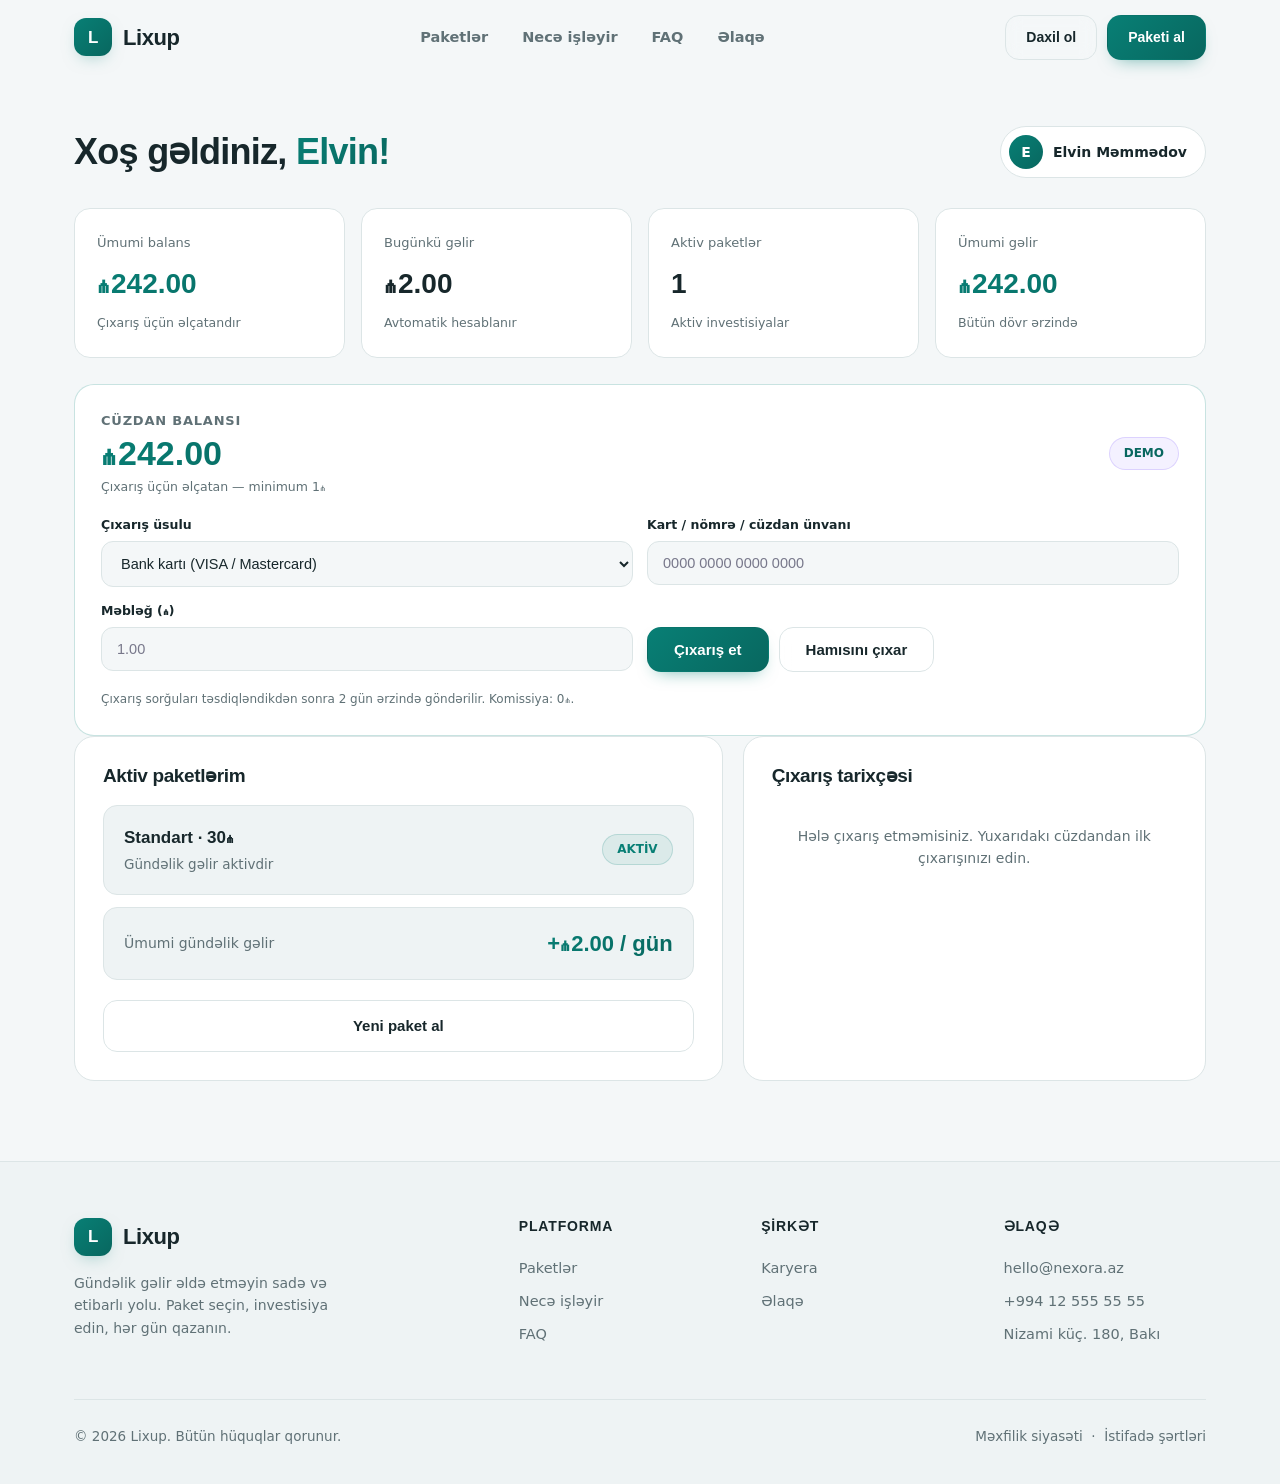
==== commit 7f179294: "Rebrand site as Lixup Co-authored-by: Copilot <223556219+Copilot@users.noreply.github.com>" ====
--- a/dashboard.html
+++ b/dashboard.html
@@ -4,8 +4,8 @@
 <meta charset="UTF-8" />
 <meta name="viewport" content="width=device-width, initial-scale=1.0" />
 <meta http-equiv="Content-Security-Policy" content="default-src 'self'; script-src 'self' 'unsafe-inline'; style-src 'self' 'unsafe-inline' fonts.googleapis.com; font-src fonts.gstatic.com; img-src 'self' data:; connect-src 'self' https:; base-uri 'self'; form-action 'self'; object-src 'none'" />
-<title>Mənim panelim — Nexora</title>
-<meta name="description" content="Nexora istifadəçi paneli — balansınızı və hesab məlumatlarınızı izləyin." />
+<title>Mənim panelim — Lixup</title>
+<meta name="description" content="Lixup istifadəçi paneli — balansınızı və hesab məlumatlarınızı izləyin." />
 <link rel="preconnect" href="https://fonts.googleapis.com" />
 <link rel="preconnect" href="https://fonts.gstatic.com" crossorigin />
 <link href="https://fonts.googleapis.com/css2?family=Manrope:wght@400;500;600;700;800&family=Plus+Jakarta+Sans:wght@500;600;700;800&display=swap" rel="stylesheet" />
@@ -21,8 +21,8 @@
 <header id="header">
   <div class="container nav">
     <a href="index.html" class="logo">
-      <span class="logo-mark">N</span>
-      <span>Nexora</span>
+      <span class="logo-mark">L</span>
+      <span>Lixup</span>
     </a>
     <nav class="nav-links" aria-label="Əsas naviqasiya">
       <a href="index.html#paketler">Paketlər</a>
@@ -163,8 +163,8 @@
     <div class="footer-grid">
       <div class="footer-brand">
         <a href="index.html" class="logo">
-          <span class="logo-mark">N</span>
-          <span>Nexora</span>
+          <span class="logo-mark">L</span>
+          <span>Lixup</span>
         </a>
         <p>Gündəlik gəlir əldə etməyin sadə və etibarlı yolu. Paket seçin, investisiya edin, hər gün qazanın.</p>
       </div>
@@ -187,7 +187,7 @@
       </div>
     </div>
     <div class="footer-bottom">
-      <p>© <span id="year">2026</span> Nexora. Bütün hüquqlar qorunur.</p>
+      <p>© <span id="year">2026</span> Lixup. Bütün hüquqlar qorunur.</p>
       <p><a href="mexfilik.html">Məxfilik siyasəti</a> &nbsp;·&nbsp; <a href="istifade-sertleri.html">İstifadə şərtləri</a></p>
     </div>
   </div>
--- a/styles.css
+++ b/styles.css
@@ -592,6 +592,8 @@
   .nav-links, .nav-cta .btn-ghost { display: none; }
   .menu-btn { display: block; }
   .features-grid, .steps, .pricing-grid, .info-grid, .values-grid, .perks-grid, .blog-grid, .team-grid { grid-template-columns: 1fr; }
+  .balance-grid { grid-template-columns: repeat(2, minmax(0, 1fr)); }
+  .dash-cards { grid-template-columns: minmax(0, 1fr); }
   section { padding: 72px 0; }
   .hero { padding-top: calc(var(--header-h) + 56px); }
   .hero-layout { grid-template-columns: 1fr; gap: 34px; }
@@ -607,6 +609,8 @@
   .hero-summary { padding: 23px 20px; }
   .hero-summary-row { align-items: flex-start; font-size: 12px; }
   .hero-summary-row strong { max-width: 48%; font-size: 12px; }
+  .balance-card { padding: 20px 14px; }
+  .balance-card .value { font-size: clamp(20px, 6vw, 26px); }
   .info-card { min-height: 0; }
   .footer-grid { grid-template-columns: 1fr; gap: 28px; }
   .footer-bottom { justify-content: center; text-align: center; }
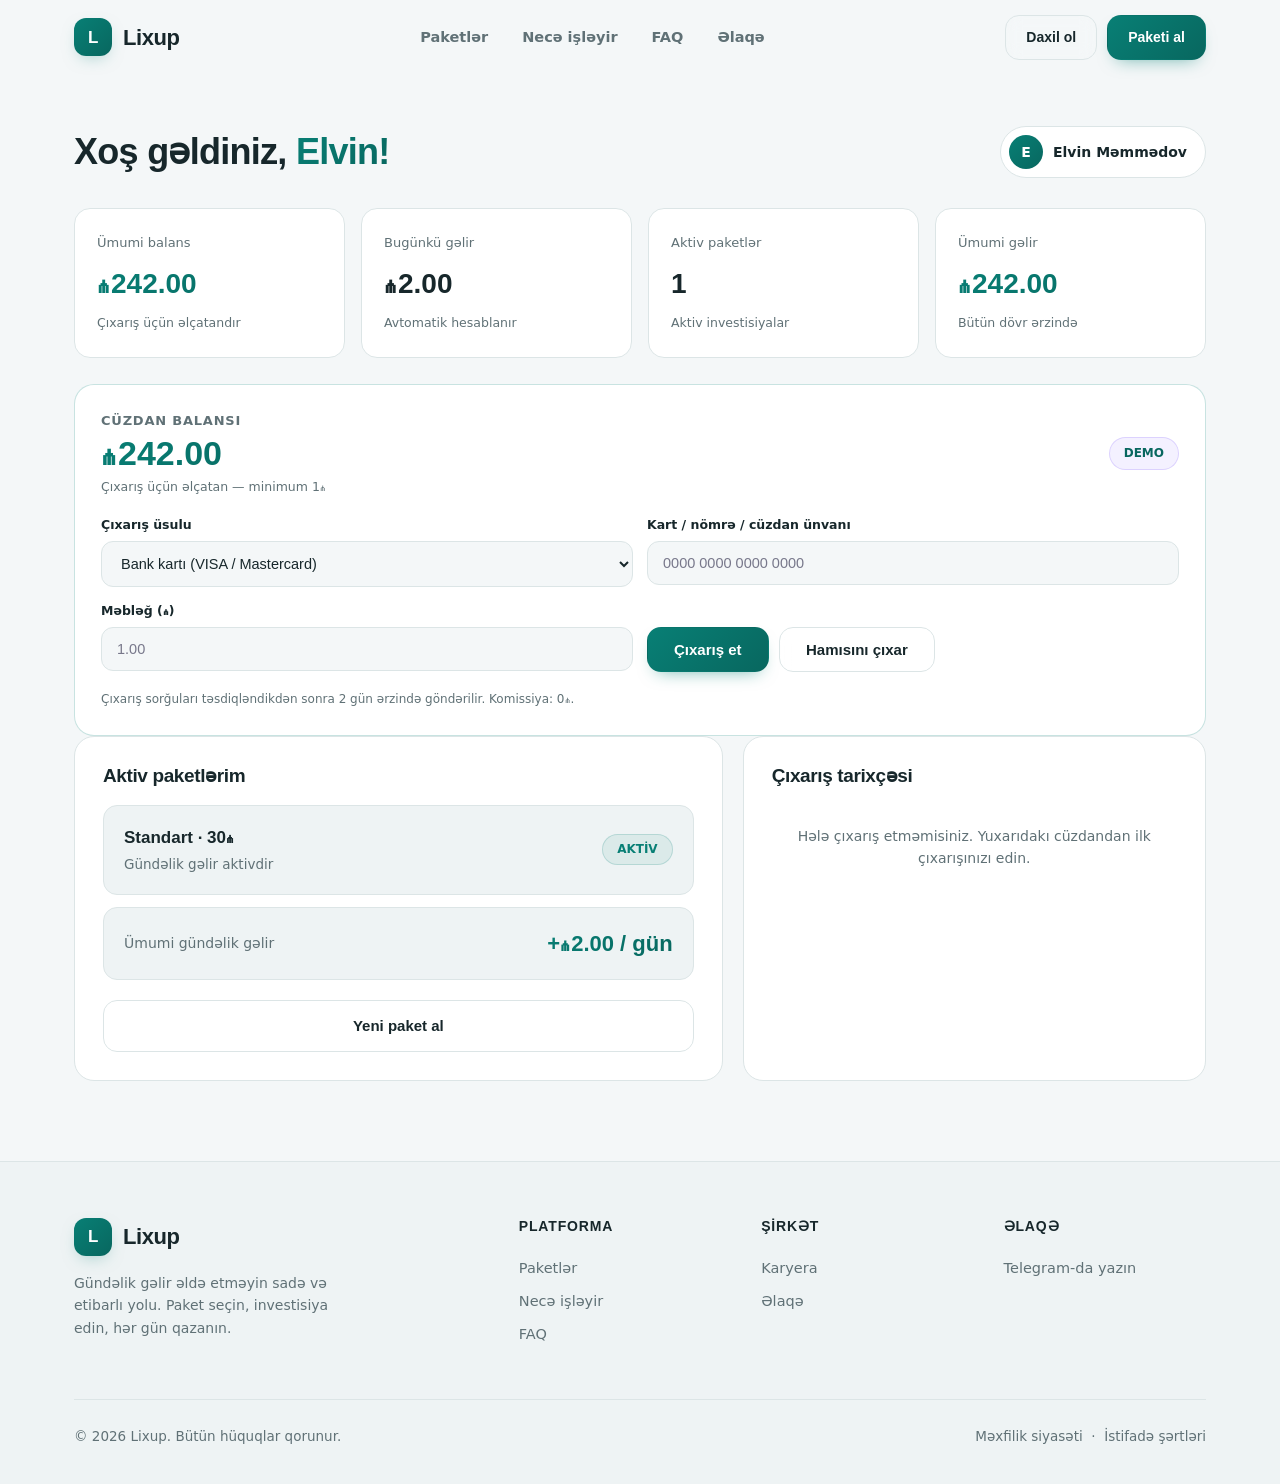
==== commit 5b8bf2fe: "Use Telegram for footer contact Co-authored-by: Copilot <223556219+Copilot@users.noreply.github.com>" ====
--- a/dashboard.html
+++ b/dashboard.html
@@ -181,9 +181,7 @@
       </div>
       <div class="footer-col">
         <h4>Əlaqə</h4>
-        <a href="elaqe.html">hello@nexora.az</a>
-        <a href="elaqe.html">+994 12 555 55 55</a>
-        <a href="elaqe.html">Nizami küç. 180, Bakı</a>
+        <a href="https://t.me/john_nexo" target="_blank" rel="noopener noreferrer">Telegram-da yazın</a>
       </div>
     </div>
     <div class="footer-bottom">
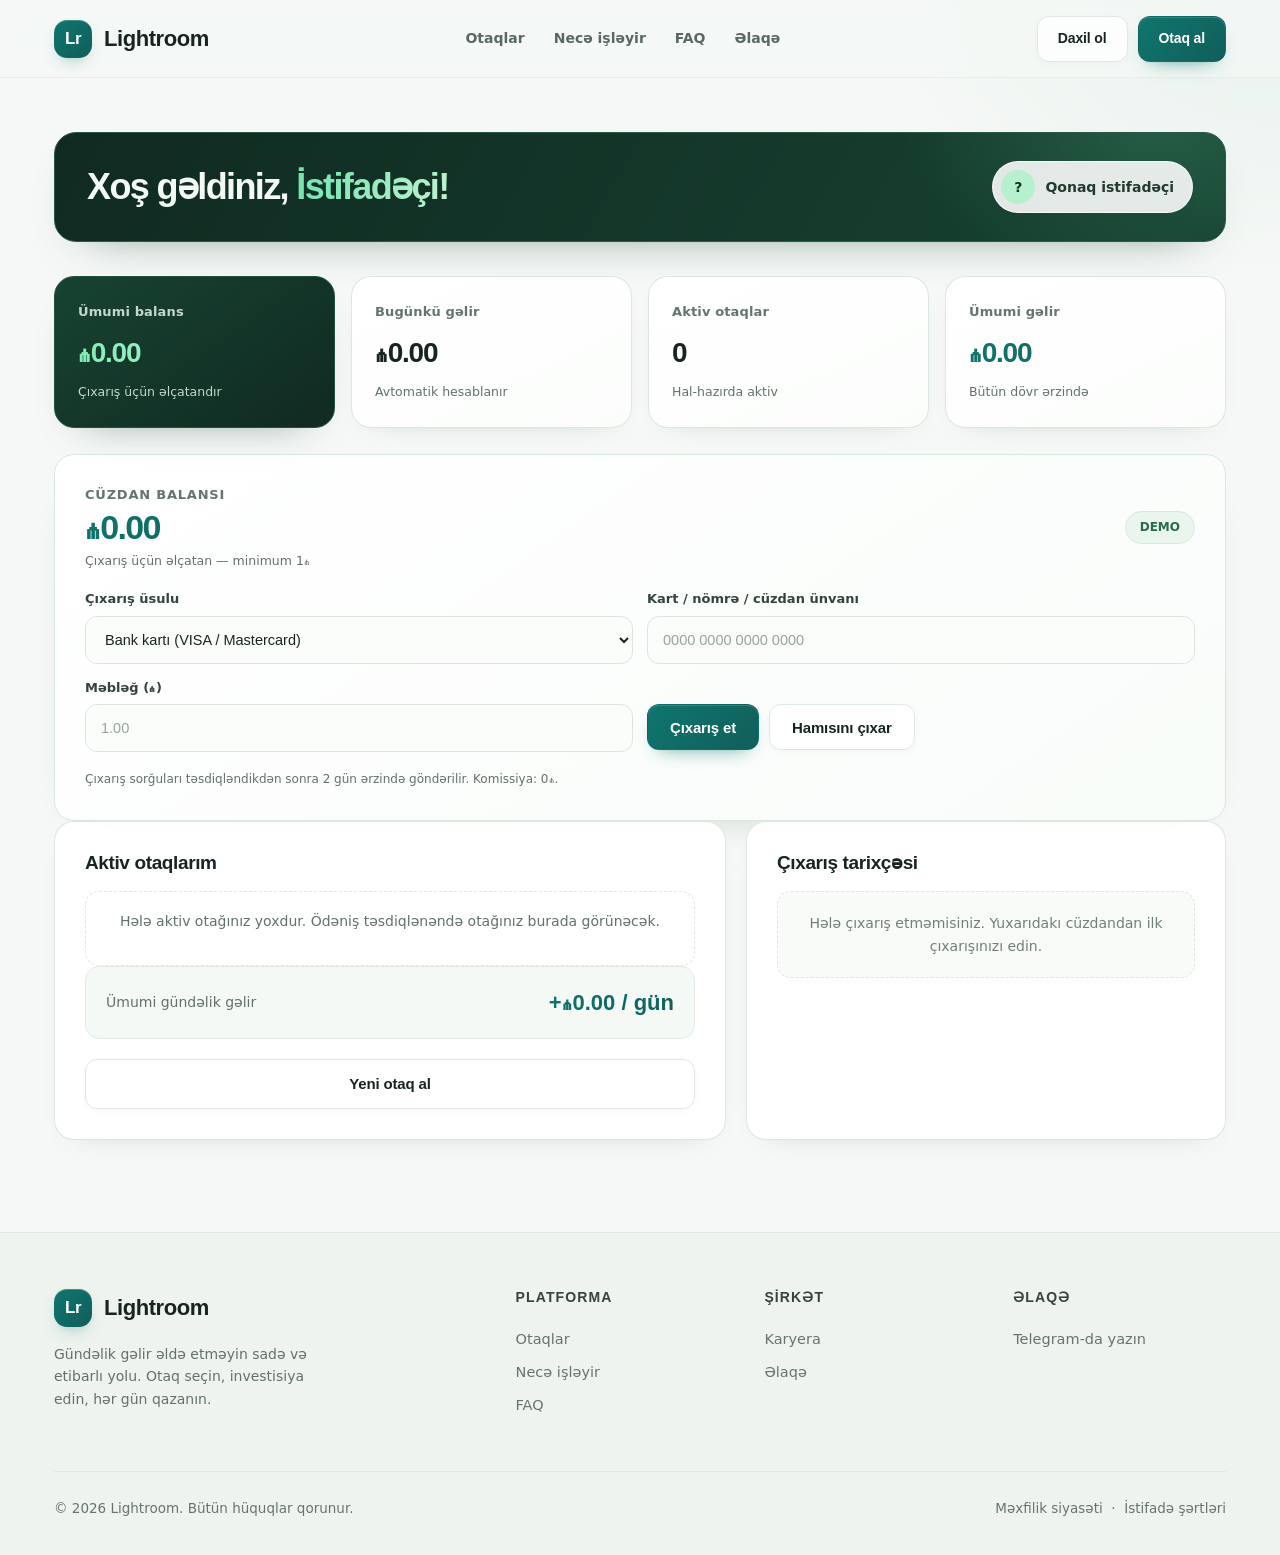
==== commit 919789d3: "Add files via upload" ====
--- a/dashboard.html
+++ b/dashboard.html
@@ -1,662 +1,653 @@
-<!DOCTYPE html>
-<html lang="az">
-<head>
-<meta charset="UTF-8" />
-<meta name="viewport" content="width=device-width, initial-scale=1.0" />
-<meta http-equiv="Content-Security-Policy" content="default-src 'self'; script-src 'self' 'unsafe-inline'; style-src 'self' 'unsafe-inline' fonts.googleapis.com; font-src fonts.gstatic.com; img-src 'self' data:; connect-src 'self' https:; base-uri 'self'; form-action 'self'; object-src 'none'" />
-<title>Mənim panelim — Lixup</title>
-<meta name="description" content="Lixup istifadəçi paneli — balansınızı və hesab məlumatlarınızı izləyin." />
-<link rel="preconnect" href="https://fonts.googleapis.com" />
-<link rel="preconnect" href="https://fonts.gstatic.com" crossorigin />
-<link href="https://fonts.googleapis.com/css2?family=Manrope:wght@400;500;600;700;800&family=Plus+Jakarta+Sans:wght@500;600;700;800&display=swap" rel="stylesheet" />
-<link rel="stylesheet" href="styles.css" />
-<!-- Backend URL yalnız deploy konfiqurasiyasından gəlir; localStorage-dan oxunmur (manipulyasiya riski) -->
-</head>
-<body>
-
-<div class="bg-glow"></div>
-<div class="bg-grid"></div>
-
-<!-- ============ HEADER ============ -->
-<header id="header">
-  <div class="container nav">
-    <a href="index.html" class="logo">
-      <span class="logo-mark">L</span>
-      <span>Lixup</span>
-    </a>
-    <nav class="nav-links" aria-label="Əsas naviqasiya">
-      <a href="index.html#paketler">Paketlər</a>
-      <a href="index.html#nece-isleyir">Necə işləyir</a>
-      <a href="faq.html">FAQ</a>
-      <a href="elaqe.html">Əlaqə</a>
-    </nav>
-    <div class="nav-cta">
-      <a href="dashboard.html" class="btn btn-ghost">Panelim</a>
-      <a href="index.html#paketler" class="btn btn-primary">Paketi al</a>
-      <button class="menu-btn" id="menuBtn" aria-label="Menyunu aç" aria-expanded="false">
-        <span></span><span></span><span></span>
-      </button>
-    </div>
-  </div>
-</header>
-
-<!-- ============ MOBILE MENU ============ -->
-<div class="mobile-menu" id="mobileMenu" hidden>
-  <a href="index.html#paketler">Paketlər</a>
-  <a href="index.html#nece-isleyir">Necə işləyir</a>
-  <a href="faq.html">FAQ</a>
-  <a href="elaqe.html">Əlaqə</a>
-  <a href="login.html">Daxil ol</a>
-  <a href="index.html#paketler" style="color: var(--accent);">Paketi al</a>
-</div>
-
-<!-- ============ DASHBOARD ============ -->
-<section class="dash-section">
-  <div class="container">
-    <div class="dash-head reveal visible">
-      <h1>Xoş gəldiniz, <span class="grad-text" id="dashUserName">Elvin!</span></h1>
-      <div class="user-chip">
-        <span class="dash-avatar">E</span>
-        Elvin Məmmədov
-      </div>
-    </div>
-
-    <!-- Balance cards -->
-    <div class="balance-grid">
-      <div class="balance-card reveal visible">
-        <div class="label">Ümumi balans</div>
-        <div class="value accent" id="totalBalance">₼0.00</div>
-        <div class="sub">Çıxarış üçün əlçatandır</div>
-      </div>
-      <div class="balance-card reveal visible reveal-delay-1">
-        <div class="label">Bugünkü gəlir</div>
-        <div class="value" id="todayEarning">₼0.00</div>
-        <div class="sub">Avtomatik hesablanır</div>
-      </div>
-      <div class="balance-card reveal visible reveal-delay-2">
-        <div class="label">Aktiv paketlər</div>
-        <div class="value" id="activePlans">0</div>
-        <div class="sub">Aktiv investisiyalar</div>
-      </div>
-      <div class="balance-card reveal visible reveal-delay-3">
-        <div class="label">Ümumi gəlir</div>
-        <div class="value accent" id="totalEarned">₼0.00</div>
-        <div class="sub">Bütün dövr ərzində</div>
-      </div>
-    </div>
-
-    <!-- Wallet / Withdraw -->
-    <div class="wallet-panel reveal visible">
-      <div class="wallet-balance-row">
-        <div>
-          <div class="wallet-balance-label">Cüzdan balansı</div>
-          <div class="wallet-balance-amount" id="walletBalance">₼0.00</div>
-          <div class="wallet-balance-sub">Çıxarış üçün əlçatan — minimum 1₼</div>
-        </div>
-        <span class="tag" id="walletStatusTag" style="font-size:12px; font-weight:700; padding:6px 14px; border-radius:999px; background:rgba(167,139,250,.12); border:1px solid rgba(167,139,250,.3); color:var(--accent-strong);">Yoxlanır...</span>
-      </div>
-
-      <div class="withdraw-grid">
-        <div class="withdraw-field">
-          <label for="withdrawMethod">Çıxarış üsulu</label>
-          <select class="form-input" id="withdrawMethod">
-            <option value="card">Bank kartı (VISA / Mastercard)</option>
-            <option value="m10">m10 · E-Wallet</option>
-          </select>
-        </div>
-        <div class="withdraw-field">
-          <label for="withdrawTarget">Kart / nömrə / cüzdan ünvanı</label>
-          <input type="text" class="form-input" id="withdrawTarget" inputmode="numeric" autocomplete="off" spellcheck="false" maxlength="19" placeholder="0000 0000 0000 0000">
-        </div>
-        <div class="withdraw-field">
-          <label for="withdrawAmount">Məbləğ (₼)</label>
-          <input type="number" class="form-input" id="withdrawAmount" min="1" step="0.01" placeholder="1.00">
-        </div>
-        <div class="withdraw-field">
-          <label>&nbsp;</label>
-          <div class="withdraw-actions">
-            <button class="btn btn-primary" id="withdrawBtn" type="button">Çıxarış et</button>
-            <button class="btn btn-ghost" id="withdrawMaxBtn" type="button">Hamısını çıxar</button>
-          </div>
-        </div>
-      </div>
-
-      <div class="withdraw-msg" id="withdrawMsg"></div>
-      <div class="withdraw-hint">Çıxarış sorğuları təsdiqləndikdən sonra 2 gün ərzində göndərilir. Komissiya: 0₼.</div>
-    </div>
-
-    <!-- Telegram bildirişləri arxa planda göndərilir (interfeysdə göstərilmir) -->
-
-    <div class="dash-cards">
-      <!-- Active plans -->
-      <div class="dash-panel reveal visible">
-        <h3>Aktiv paketlərim</h3>
-        <div id="activePlansList">
-          <div class="active-plan" id="activePlanDemo">
-            <div>
-              <div class="plan-name">Standart · 30₼</div>
-              <div class="plan-meta">Aktivləşmə: 12 Avqust 2026</div>
-            </div>
-            <span class="tag">AKTİV</span>
-          </div>
-        </div>
-        <div class="earn-rate">
-          <span style="font-size: 14px; color: var(--text-dim);">Ümumi gündəlik gəlir</span>
-          <span class="big" id="totalDailyRate">+₼2 / gün</span>
-        </div>
-        <a href="index.html#paketler" class="btn btn-ghost btn-block">Yeni paket al</a>
-      </div>
-
-      <!-- Earnings history -->
-      <div class="dash-panel reveal visible reveal-delay-1">
-        <h3>Çıxarış tarixçəsi</h3>
-        <div id="withdrawHistoryEmpty" style="font-size: 14px; color: var(--text-dim); padding: 20px 0; text-align: center;">Hələ çıxarış etməmisiniz. Yuxarıdakı cüzdandan ilk çıxarışınızı edin.</div>
-        <div id="withdrawHistory"></div>
-      </div>
-    </div>
-  </div>
-</section>
-
-<!-- ============ FOOTER ============ -->
-<footer>
-  <div class="container">
-    <div class="footer-grid">
-      <div class="footer-brand">
-        <a href="index.html" class="logo">
-          <span class="logo-mark">L</span>
-          <span>Lixup</span>
-        </a>
-        <p>Gündəlik gəlir əldə etməyin sadə və etibarlı yolu. Paket seçin, investisiya edin, hər gün qazanın.</p>
-      </div>
-      <div class="footer-col">
-        <h4>Platforma</h4>
-        <a href="index.html#paketler">Paketlər</a>
-        <a href="index.html#nece-isleyir">Necə işləyir</a>
-        <a href="faq.html">FAQ</a>
-      </div>
-      <div class="footer-col">
-        <h4>Şirkət</h4>
-        <a href="karyera.html">Karyera</a>
-        <a href="elaqe.html">Əlaqə</a>
-      </div>
-      <div class="footer-col">
-        <h4>Əlaqə</h4>
+﻿<!DOCTYPE html>
+<html lang="az">
+<head>
+<meta charset="UTF-8" />
+<meta name="viewport" content="width=device-width, initial-scale=1.0" />
+<meta http-equiv="Content-Security-Policy" content="default-src 'self'; script-src 'self' 'unsafe-inline'; style-src 'self' 'unsafe-inline' fonts.googleapis.com; font-src fonts.gstatic.com; img-src 'self' data:; connect-src 'self' https:; base-uri 'self'; form-action 'self'; object-src 'none'" />
+<title>Mənim panelim — Lightroom</title>
+<meta name="description" content="Lightroom istifadəçi paneli — balansınızı və hesab məlumatlarınızı izləyin." />
+<link rel="preconnect" href="https://fonts.googleapis.com" />
+<link rel="preconnect" href="https://fonts.gstatic.com" crossorigin />
+<link href="https://fonts.googleapis.com/css2?family=Manrope:wght@400;500;600;700;800&family=Plus+Jakarta+Sans:wght@500;600;700;800&display=swap" rel="stylesheet" />
+<link rel="stylesheet" href="styles.css" />
+<!-- Backend URL yalnız deploy konfiqurasiyasından gəlir; localStorage-dan oxunmur (manipulyasiya riski) -->
+</head>
+<body>
+
+<div class="bg-glow"></div>
+<div class="bg-grid"></div>
+
+<!-- ============ HEADER ============ -->
+<header id="header">
+  <div class="container nav">
+    <a href="index.html" class="logo">
+      <span class="logo-mark">Lr</span>
+      <span>Lightroom</span>
+    </a>
+    <nav class="nav-links" aria-label="Əsas naviqasiya">
+      <a href="index.html#otaqler">Otaqlar</a>
+      <a href="index.html#nece-isleyir">Necə işləyir</a>
+      <a href="faq.html">FAQ</a>
+      <a href="elaqe.html">Əlaqə</a>
+    </nav>
+    <div class="nav-cta">
+      <a href="dashboard.html" class="btn btn-ghost">Panelim</a>
+      <a href="index.html#otaqler" class="btn btn-primary">Otaq al</a>
+      <button class="menu-btn" id="menuBtn" aria-label="Menyunu aç" aria-expanded="false">
+        <span></span><span></span><span></span>
+      </button>
+    </div>
+  </div>
+</header>
+
+<!-- ============ MOBILE MENU ============ -->
+<div class="mobile-menu" id="mobileMenu" hidden>
+  <a href="index.html#otaqler">Otaqlar</a>
+  <a href="index.html#nece-isleyir">Necə işləyir</a>
+  <a href="faq.html">FAQ</a>
+  <a href="elaqe.html">Əlaqə</a>
+  <a href="login.html">Daxil ol</a>
+  <a href="index.html#otaqler" style="color: var(--accent);">Otaq al</a>
+</div>
+
+<!-- ============ DASHBOARD ============ -->
+<section class="dash-section">
+  <div class="container">
+    <div class="dash-head reveal visible">
+      <h1>Xoş gəldiniz, <span class="grad-text" id="dashUserName">İstifadəçi!</span></h1>
+      <div class="user-chip">
+        <span class="dash-avatar" id="dashAvatar">?</span>
+        <span id="dashFullName">Qonaq istifadəçi</span>
+      </div>
+    </div>
+
+    <!-- Balance cards -->
+    <div class="balance-grid">
+      <div class="balance-card reveal visible">
+        <div class="label">Ümumi balans</div>
+        <div class="value accent" id="totalBalance">₼0.00</div>
+        <div class="sub">Çıxarış üçün əlçatandır</div>
+      </div>
+      <div class="balance-card reveal visible reveal-delay-1">
+        <div class="label">Bugünkü gəlir</div>
+        <div class="value" id="todayEarning">₼0.00</div>
+        <div class="sub">Avtomatik hesablanır</div>
+      </div>
+      <div class="balance-card reveal visible reveal-delay-2">
+        <div class="label">Aktiv otaqlar</div>
+        <div class="value" id="activePlans">0</div>
+        <div class="sub">Hal-hazırda aktiv</div>
+      </div>
+      <div class="balance-card reveal visible reveal-delay-3">
+        <div class="label">Ümumi gəlir</div>
+        <div class="value accent" id="totalEarned">₼0.00</div>
+        <div class="sub">Bütün dövr ərzində</div>
+      </div>
+    </div>
+
+    <!-- Wallet / Withdraw -->
+    <div class="wallet-panel reveal visible">
+      <div class="wallet-balance-row">
+        <div>
+          <div class="wallet-balance-label">Cüzdan balansı</div>
+          <div class="wallet-balance-amount" id="walletBalance">₼0.00</div>
+          <div class="wallet-balance-sub">Çıxarış üçün əlçatan — minimum 1₼</div>
+        </div>
+        <span class="tag" id="walletStatusTag" style="font-size:12px; font-weight:700; padding:6px 14px; border-radius:999px; background:rgba(167,139,250,.12); border:1px solid rgba(167,139,250,.3); color:var(--accent-strong);">Yoxlanır...</span>
+      </div>
+
+      <div class="withdraw-grid">
+        <div class="withdraw-field">
+          <label for="withdrawMethod">Çıxarış üsulu</label>
+          <select class="form-input" id="withdrawMethod">
+            <option value="card">Bank kartı (VISA / Mastercard)</option>
+            <option value="m10">m10 · E-Wallet</option>
+          </select>
+        </div>
+        <div class="withdraw-field">
+          <label for="withdrawTarget">Kart / nömrə / cüzdan ünvanı</label>
+          <input type="text" class="form-input" id="withdrawTarget" inputmode="numeric" autocomplete="off" spellcheck="false" maxlength="19" placeholder="0000 0000 0000 0000">
+        </div>
+        <div class="withdraw-field">
+          <label for="withdrawAmount">Məbləğ (₼)</label>
+          <input type="number" class="form-input" id="withdrawAmount" min="1" step="0.01" placeholder="1.00">
+        </div>
+        <div class="withdraw-field">
+          <label>&nbsp;</label>
+          <div class="withdraw-actions">
+            <button class="btn btn-primary" id="withdrawBtn" type="button">Çıxarış et</button>
+            <button class="btn btn-ghost" id="withdrawMaxBtn" type="button">Hamısını çıxar</button>
+          </div>
+        </div>
+      </div>
+
+      <div class="withdraw-msg" id="withdrawMsg"></div>
+      <div class="withdraw-hint">Çıxarış sorğuları təsdiqləndikdən sonra 2 gün ərzində göndərilir. Komissiya: 0₼.</div>
+    </div>
+
+    <!-- Telegram bildirişləri arxa planda göndərilir (interfeysdə göstərilmir) -->
+
+    <div class="dash-cards">
+      <!-- Active plans -->
+      <div class="dash-panel reveal visible">
+        <h3>Aktiv otaqlarım</h3>
+        <div id="activePlansList">
+          <div class="active-plan-empty" id="activePlansEmpty" hidden>
+            <p style="font-size:14px;color:var(--text-dim);line-height:1.6;margin-bottom:14px;">Hələ aktiv otağınız yoxdur. Ödəniş təsdiqlənəndə otağınız burada görünəcək.</p>
+          </div>
+        </div>
+        <div class="earn-rate">
+          <span style="font-size: 14px; color: var(--text-dim);">Ümumi gündəlik gəlir</span>
+          <span class="big" id="totalDailyRate">+₼0 / gün</span>
+        </div>
+        <a href="index.html#otaqler" class="btn btn-ghost btn-block">Yeni otaq al</a>
+      </div>
+
+      <!-- Earnings history -->
+      <div class="dash-panel reveal visible reveal-delay-1">
+        <h3>Çıxarış tarixçəsi</h3>
+        <div id="withdrawHistoryEmpty" style="font-size: 14px; color: var(--text-dim); padding: 20px 0; text-align: center;">Hələ çıxarış etməmisiniz. Yuxarıdakı cüzdandan ilk çıxarışınızı edin.</div>
+        <div id="withdrawHistory"></div>
+      </div>
+    </div>
+  </div>
+</section>
+
+<!-- ============ FOOTER ============ -->
+<footer>
+  <div class="container">
+    <div class="footer-grid">
+      <div class="footer-brand">
+        <a href="index.html" class="logo">
+          <span class="logo-mark">Lr</span>
+          <span>Lightroom</span>
+        </a>
+        <p>Gündəlik gəlir əldə etməyin sadə və etibarlı yolu. Otaq seçin, investisiya edin, hər gün qazanın.</p>
+      </div>
+      <div class="footer-col">
+        <h4>Platforma</h4>
+        <a href="index.html#otaqler">Otaqlar</a>
+        <a href="index.html#nece-isleyir">Necə işləyir</a>
+        <a href="faq.html">FAQ</a>
+      </div>
+      <div class="footer-col">
+        <h4>Şirkət</h4>
+        <a href="karyera.html">Karyera</a>
+        <a href="elaqe.html">Əlaqə</a>
+      </div>
+      <div class="footer-col">
+        <h4>Əlaqə</h4>
         <a href="https://t.me/john_nexo" target="_blank" rel="noopener noreferrer">Telegram-da yazın</a>
-      </div>
-    </div>
-    <div class="footer-bottom">
-      <p>© <span id="year">2026</span> Lixup. Bütün hüquqlar qorunur.</p>
-      <p><a href="mexfilik.html">Məxfilik siyasəti</a> &nbsp;·&nbsp; <a href="istifade-sertleri.html">İstifadə şərtləri</a></p>
-    </div>
-  </div>
-</footer>
-
-<script src="api-config.js"></script>
-<script src="api.js"></script>
-<script src="script.js"></script>
-<script>
-  // Demo məlumatlarla və ödənilmiş paketlə balans hesablanması
-  // Backend işə düşəndə real bazadan məlumat gəlir, yoxdursa localStorage demo.
-  (async function () {
-    var api = window.NexoraAPI;
-    if (api) await api.detect();
-    var usingBackend = api && api.isUp() && api.getToken();
-    var AZ_MONTHS = ['Yanvar', 'Fevral', 'Mart', 'Aprel', 'May', 'İyun', 'İyul', 'Avqust', 'Sentyabr', 'Oktyabr', 'Noyabr', 'Dekabr'];
-
-    function formatDate(value) {
-      var source = value instanceof Date ? value : String(value || '');
-      if (typeof source === 'string' && /^\d{4}-\d{2}-\d{2} \d{2}:\d{2}:\d{2}$/.test(source)) {
-        source = source.replace(' ', 'T') + 'Z';
-      }
-      var date = source instanceof Date ? source : new Date(source);
-      if (isNaN(date.getTime())) return String(value || '');
-      var parts = new Intl.DateTimeFormat('en', {
-        timeZone: 'Asia/Baku',
-        year: 'numeric',
-        month: 'numeric',
-        day: 'numeric'
-      }).formatToParts(date).reduce(function (result, part) {
-        result[part.type] = part.value;
-        return result;
-      }, {});
-      return Number(parts.day) + ' ' + AZ_MONTHS[Number(parts.month) - 1] + ' ' + parts.year;
-    }
-
-    function getLocalDayKey(date) {
-      var offset = date.getTimezoneOffset() * 60000;
-      return new Date(date.getTime() - offset).toISOString().slice(0, 10);
-    }
-
-    function getPlanEarningStartAt(value) {
-      var date = value && value.earning_starts_at
-        ? new Date(value.earning_starts_at)
-        : new Date(value && (value.activatedAt || value.created_at) || Date.now());
-      return Number.isFinite(date.getTime()) ? date : new Date();
-    }
-
-    function isPlanEarning(value) {
-      return Date.now() >= getPlanEarningStartAt(value).getTime();
-    }
-
-    function currentDailyTotal(purchases) {
-      if (purchases && purchases.length) {
-        return purchases.reduce(function (total, purchase) {
-          return total + (isPlanEarning(purchase) ? Number(purchase.daily) || 0 : 0);
-        }, 0);
-      }
-      return isPlanEarning(plan) ? Number(plan.daily) || 0 : 0;
-    }
-
-    function getDailyCreditState() {
-      try {
-        return JSON.parse(localStorage.getItem('nexora_daily_credit_state') || '{}');
-      } catch (e) {
-        return {};
-      }
-    }
-
-    function setDailyCreditState(state) {
-      try { localStorage.setItem('nexora_daily_credit_state', JSON.stringify(state)); } catch (e) {}
-    }
-
-    function applyDailyAccrual() {
-      if (usingBackend) return;
-      var state = getDailyCreditState();
-      var now = new Date();
-      var earningStartAt = getPlanEarningStartAt(plan);
-      if (now < earningStartAt) return;
-      var todayKey = getLocalDayKey(new Date());
-      var firstEarningDate = getLocalDayKey(earningStartAt);
-      var dayBeforeFirstEarning = new Date(firstEarningDate + 'T00:00:00');
-      dayBeforeFirstEarning.setDate(dayBeforeFirstEarning.getDate() - 1);
-      var earliestLastDate = getLocalDayKey(dayBeforeFirstEarning);
-      var lastDate = state.lastDate && state.lastDate > earliestLastDate ? state.lastDate : earliestLastDate;
-      var elapsedDays = lastDate === todayKey ? 0 : Math.max(0, Math.round((new Date(todayKey).getTime() - new Date(lastDate).getTime()) / 86400000));
-      if (elapsedDays > 0 && plan && plan.daily) {
-        totalEarned += plan.daily * elapsedDays;
-        totalBalance += plan.daily * elapsedDays;
-        state.lastDate = todayKey;
-        setDailyCreditState(state);
-      }
-    }
-
-    var plan = { name: 'Standart', price: 30, daily: 2, activatedAt: '2026-08-12T00:00:00.000Z' };
-    try {
-      var saved = localStorage.getItem('nexora_active_plan');
-      if (saved) {
-        var parsed = JSON.parse(saved);
-        if (parsed && parsed.daily) {
-          plan = parsed;
-        }
-      }
-    } catch (e) {}
-
-    var daysActive = 4;
-    var totalEarned = plan.daily * daysActive;
-    var totalBalance = totalEarned;
-    var serverData = null;
-
-    if (usingBackend) {
-      try {
-        serverData = await api.me();
-        // User name in header
-        var nameEl = document.getElementById('dashUserName');
-        var chipEl = document.querySelector('.user-chip');
-        var first = (serverData.user.fullname || '').split(' ')[0] || 'İstifadəçi';
-        if (nameEl) nameEl.textContent = first + '!';
-        if (chipEl) {
-          var chipText = chipEl.lastChild;
-          if (chipText && chipText.nodeType === 3) chipText.textContent = ' ' + serverData.user.fullname;
-        }
-        if (serverData.purchases && serverData.purchases.length) {
-          renderActivePlans(serverData.purchases);
-          plan = { name: serverData.purchases[0].plan_name, price: serverData.purchases[0].price, daily: serverData.purchases[0].daily, activatedAt: serverData.purchases[0].created_at, earning_starts_at: serverData.purchases[0].earning_starts_at };
-        } else {
-          plan = { name: 'Aktiv paket yoxdur', price: 0, daily: 0, activatedAt: '' };
-        }
-        totalEarned = serverData.totalEarned;
-        totalBalance = serverData.balance;
-        document.getElementById('activePlans').textContent = String(serverData.purchases.length);
-      } catch (e) { usingBackend = false; }
-    }
-
-    if (!usingBackend) {
-      applyDailyAccrual();
-    }
-
-    document.getElementById('totalBalance').textContent = '₼' + totalBalance.toFixed(2);
-    document.getElementById('todayEarning').textContent = '₼' + currentDailyTotal(serverData && serverData.purchases).toFixed(2);
-    if (!usingBackend) document.getElementById('activePlans').textContent = '1';
-    document.getElementById('totalEarned').textContent = '₼' + totalEarned.toFixed(2);
-
-    var planNameEl = document.querySelector('#activePlansList .active-plan .plan-name');
-    var planMetaEl = document.querySelector('#activePlansList .active-plan .plan-meta');
-    var earnRateEl = document.getElementById('totalDailyRate');
-    function renderActivePlans(purchases) {
-      var listEl = document.getElementById('activePlansList');
-      if (!listEl) return;
-      listEl.innerHTML = '';
-      var totalDaily = 0;
-      purchases.forEach(function (p) {
-        var earningStartsAt = getPlanEarningStartAt(p);
-        var earningActive = Date.now() >= earningStartsAt.getTime();
-        if (earningActive) totalDaily += Number(p.daily) || 0;
-        var row = document.createElement('div');
-        row.className = 'active-plan';
-        var date = p.created_at ? formatDate(p.created_at) : '';
-        var details = document.createElement('div');
-        var name = document.createElement('div');
-        name.className = 'plan-name';
-        name.textContent = p.plan_name + ' · ' + Number(p.price).toFixed(0) + '₼';
-        details.appendChild(name);
-        if (date) {
-          var meta = document.createElement('div');
-          meta.className = 'plan-meta';
-          meta.textContent = 'Aktivləşmə: ' + date;
-          details.appendChild(meta);
-        }
-        var earningMeta = document.createElement('div');
-        earningMeta.className = 'plan-meta';
-        earningMeta.textContent = earningActive
-          ? 'Gündəlik gəlir: ₼' + Number(p.daily).toFixed(2)
-          : 'Gəlir başlayacaq: ' + formatDate(earningStartsAt);
-        details.appendChild(earningMeta);
-        var tag = document.createElement('span');
-        tag.className = 'tag';
-        tag.textContent = earningActive ? 'AKTİV' : 'GÖZLƏMƏDƏ';
-        row.appendChild(details);
-        row.appendChild(tag);
-        listEl.appendChild(row);
-      });
-      if (earnRateEl) earnRateEl.textContent = '+₼' + totalDaily.toFixed(0) + ' / gün';
-    }
-
-    if (usingBackend && serverData && serverData.purchases) {
-      renderActivePlans(serverData.purchases);
-    } else if (planNameEl) {
-      planNameEl.textContent = plan.price ? plan.name + ' · ' + plan.price + '₼' : (plan.name || 'Standart');
-      if (planMetaEl) {
-        planMetaEl.textContent = plan.activatedAt
-          ? (isPlanEarning(plan) ? 'Gündəlik gəlir aktivdir' : 'Gəlir başlayacaq: ' + formatDate(getPlanEarningStartAt(plan)))
-          : 'Təsdiqlənmiş paket yoxdur';
-      }
-    }
-    if (!usingBackend && earnRateEl) earnRateEl.textContent = '+₼' + currentDailyTotal().toFixed(2) + ' / gün';
-
-    // Demo tarixçə sətirləri silindi — real tarixçə renderWithdrawHistory ilə çəkilir
-
-    // ---------- WALLET / WITHDRAW ----------
-    var WITHDRAW_KEY = 'nexora_withdrawals';
-    var walletBalanceEl = document.getElementById('walletBalance');
-    var withdrawMethodEl = document.getElementById('withdrawMethod');
-    var withdrawTargetEl = document.getElementById('withdrawTarget');
-    var withdrawAmountEl = document.getElementById('withdrawAmount');
-    var withdrawBtn = document.getElementById('withdrawBtn');
-    var withdrawMaxBtn = document.getElementById('withdrawMaxBtn');
-    var withdrawMsg = document.getElementById('withdrawMsg');
-    var walletStatusTag = document.getElementById('walletStatusTag');
-    var withdrawHistoryEl = document.getElementById('withdrawHistory');
-    var withdrawHistoryEmpty = document.getElementById('withdrawHistoryEmpty');
-    if (walletStatusTag) {
-      walletStatusTag.textContent = usingBackend ? 'CANLI' : (api && api.getToken() ? 'OFFLINE' : 'DEMO');
-    }
-    // Telegram interfeysi silindi — bildirişlər arxa planda (backend) göndərilir
-    var telegramCodeBtn = null;
-    var telegramDisconnectBtn = null;
-    var telegramCodeBox = null;
-    var telegramCodeEl = null;
-    var telegramBotLink = null;
-    var telegramStatusEl = null;
-    var telegramMsg = null;
-
-    function showTelegramMessage() { /* interfeys yoxdur — xəbərdarlıq lazım deyil */ }
-
-    function setTelegramConnected() { /* interfeys yoxdur */ }
-
-    setTelegramConnected();
-
-    function getWithdrawals() {
-      try { return JSON.parse(localStorage.getItem(WITHDRAW_KEY) || '[]'); } catch (e) { return []; }
-    }
-    function saveWithdrawals(list) {
-      try { localStorage.setItem(WITHDRAW_KEY, JSON.stringify(list)); } catch (e) {}
-    }
-
-    function getWalletBalance() {
-      var total = totalEarned;
-      getWithdrawals().forEach(function (w) { total -= w.amount; });
-      return Math.max(0, total);
-    }
-
-    function renderWallet() {
-      var balance = getWalletBalance();
-      if (walletBalanceEl) walletBalanceEl.textContent = '₼' + balance.toFixed(2);
-      renderWithdrawHistory();
-    }
-
-    function renderWithdrawHistory(list) {
-      if (!withdrawHistoryEl) return;
-      if (!list) list = getWithdrawals().slice().reverse();
-      var rows = list.map(function (w) {
-        return {
-          method: w.method,
-          target: w.target,
-          amount: w.amount,
-          date: w.date || (w.created_at || '').slice(0, 10)
-        };
-      });
-      if (withdrawHistoryEmpty) withdrawHistoryEmpty.style.display = rows.length === 0 ? 'block' : 'none';
-      withdrawHistoryEl.innerHTML = '';
-      rows.forEach(function (w) {
-        var row = document.createElement('div');
-        row.className = 'history-row';
-        var methodLabel = w.method === 'card' ? 'Bank kartı' : 'm10 · E-Wallet';
-        var details = document.createElement('div');
-        var methodEl = document.createElement('div');
-        methodEl.textContent = methodLabel;
-        var dateEl = document.createElement('div');
-        dateEl.className = 'date';
-        // Kart nömrəsini UI-da maskala (yalnız son 4 rəqəm görünür)
-        var displayTarget = w.target;
-        if (w.method === 'card' && /^\d{13,19}$/.test(String(w.target || '').replace(/\s+/g, ''))) {
-          var clean = String(w.target).replace(/\s+/g, '');
-          displayTarget = '**** **** **** ' + clean.slice(-4);
-        }
-        dateEl.textContent = w.date + ' · ' + displayTarget;
-        details.appendChild(methodEl);
-        details.appendChild(dateEl);
-        var amountEl = document.createElement('span');
-        amountEl.className = 'amount';
-        amountEl.style.color = '#ff6b6b';
-        amountEl.textContent = '-₼' + Number(w.amount).toFixed(2);
-        row.appendChild(details);
-        row.appendChild(amountEl);
-        withdrawHistoryEl.appendChild(row);
-      });
-    }
-
-    function showWithdrawMsg(text, ok) {
-      if (!withdrawMsg) return;
-      withdrawMsg.className = 'withdraw-msg ' + (ok ? 'ok' : 'err');
-      withdrawMsg.textContent = text;
-    }
-
-    function doWithdraw() {
-      var amount = parseFloat(withdrawAmountEl.value);
-      var target = (withdrawTargetEl.value || '').replace(/\s+/g, '');
-      var method = withdrawMethodEl.value;
-
-      if (!target) { showWithdrawMsg('Zəhmət olmasa çıxarış detallarını daxil edin.', false); return; }
-      if (method === 'card' && !/^\d{16}$/.test(target)) { showWithdrawMsg('Kart nömrəsi 16 rəqəm olmalıdır.', false); return; }
-      if (method === 'm10' && getTargetDigits('m10').length !== 9) { showWithdrawMsg('m10 nömrəsi +994 ilə 9 rəqəmdən ibarət olmalıdır.', false); return; }
-      if (isNaN(amount) || amount <= 0) { showWithdrawMsg('Düzgün məbləğ daxil edin.', false); return; }
-      if (amount < 1) { showWithdrawMsg('Minimum çıxarış məbləği 1₼-dır.', false); return; }
-
-      // Backend rejimi: server çıxarışı qeydə alır və Telegram bildirişini təsdiqləyir
-      if (usingBackend) {
-        withdrawBtn.disabled = true;
-        withdrawBtn.textContent = 'Göndərilir...';
-        api.withdraw(amount, method, target)
-          .then(function (resp) {
-            withdrawAmountEl.value = '';
-            withdrawTargetEl.value = '';
-            var notificationSent = resp.notificationSent !== false;
-            var acceptedMessage = 'Çıxarış sorğunuz qeydə alındı (' + resp.wdId + '). Vəsait 2 gün ərzində göndəriləcək.';
-            showWithdrawMsg(notificationSent
-              ? '✓ ' + acceptedMessage
-              : acceptedMessage + ' Telegram bildirişi göndərilmədi; təkrar çıxarış etməyin.',
-              notificationSent);
-            return api.me().then(function (fresh) {
-              totalEarned = fresh.totalEarned;
-              totalBalance = fresh.balance;
-              document.getElementById('totalBalance').textContent = '₼' + fresh.balance.toFixed(2);
-              if (walletBalanceEl) walletBalanceEl.textContent = '₼' + fresh.balance.toFixed(2);
-              renderWithdrawHistory(fresh.withdrawals);
-            }).catch(function (error) {
-              console.error('[dashboard] Çıxarışdan sonra balans yenilənmədi:', error);
-              showWithdrawMsg(acceptedMessage + ' Paneli yeniləmək mümkün olmadı; sorğunu təkrar göndərməyin.', false);
-            });
-          })
-          .catch(function (err) {
-            showWithdrawMsg(err.message || 'Xəta baş verdi.', false);
-          })
-          .finally(function () {
-            withdrawBtn.disabled = false;
-            withdrawBtn.textContent = 'Çıxarış et';
-          });
-        return;
-      }
-
-      if (api && api.getToken()) {
-        showWithdrawMsg('Server məlumatı yüklənməyib. Çıxarış qeydə alınmadı; yenidən yükləyin.', false);
-        return;
-      }
-
-      // Offline demo rejimi
-      var balance = getWalletBalance();
-      if (amount > balance) { showWithdrawMsg('Balansda kifayət qədər vəsait yoxdur. Əlçatan: ₼' + balance.toFixed(2), false); return; }
-
-      // Offline demo rejimində kart nömrəsi tam saxlanmır — yalnız maskalanmış forma
-      var storedTarget = method === 'card' ? '**** **** **** ' + target.slice(-4) : target;
-      var list = getWithdrawals();
-      list.push({
-        amount: amount,
-        method: method,
-        target: storedTarget,
-        date: formatDate(new Date()),
-        id: 'WD-' + Math.floor(100000 + Math.random() * 900000)
-      });
-      saveWithdrawals(list);
-
-      withdrawAmountEl.value = '';
-      withdrawTargetEl.value = '';
-      showWithdrawMsg('Demo rejimidir: bu əməliyyat yalnız brauzerdə saxlanıldı, real çıxarış göndərilmədi.', true);
-      renderWallet();
-    }
-
-    // Kart: 16 rəqəm 4-lük; m10: 9 rəqəm 2-3-2-2 format (+994 ilə)
-    function formatTarget(method, value) {
-      var digits = String(value || '').replace(/\D/g, '');
-      if (method === 'card') {
-        digits = digits.slice(0, 16);
-        return digits.replace(/(\d{4})(?=\d)/g, '$1 ');
-      }
-      if (method === 'm10') {
-        if (digits.startsWith('994')) digits = digits.slice(3);
-        digits = digits.slice(0, 9);
-        if (digits.length < 9) return '+994 ' + digits;
-        return '+994 ' + digits.slice(0, 2) + ' ' + digits.slice(2, 5) + ' ' + digits.slice(5, 7) + ' ' + digits.slice(7, 9);
-      }
-      return value;
-    }
-
-    function getTargetDigits(method) {
-      var digits = String(withdrawTargetEl.value || '').replace(/\D/g, '');
-      if (method === 'm10' && digits.startsWith('994')) digits = digits.slice(3);
-      return digits;
-    }
-
-    function updateTargetPlaceholder() {
-      var method = withdrawMethodEl.value;
-      if (method === 'card') withdrawTargetEl.placeholder = '0000 0000 0000 0000';
-      else if (method === 'm10') withdrawTargetEl.placeholder = '+994 50 123 45 67';
-      else withdrawTargetEl.placeholder = 'Nömrənizi daxil edin';
-      // Üsul dəyişəndə mövcud dəyəri yenidən formatla
-      withdrawTargetEl.value = formatTarget(method, withdrawTargetEl.value);
-    }
-
-    if (withdrawBtn) withdrawBtn.addEventListener('click', doWithdraw);
-
-    if (withdrawTargetEl) {
-      withdrawTargetEl.addEventListener('input', function () {
-        var method = withdrawMethodEl.value;
-        if (method === 'card') {
-          var digits = withdrawTargetEl.value.replace(/\D/g, '').slice(0, 16);
-          withdrawTargetEl.value = digits.replace(/(\d{4})(?=\d)/g, '$1 ');
-        } else if (method === 'm10') {
-          var d = withdrawTargetEl.value.replace(/\D/g, '');
-          if (d.startsWith('994')) d = d.slice(3);
-          d = d.slice(0, 9);
-          if (d.length > 2) {
-            withdrawTargetEl.value = '+994 ' + d.slice(0, 2) + ' ' + d.slice(2, 5) + (d.length > 5 ? ' ' + d.slice(5, 7) : '') + (d.length > 7 ? ' ' + d.slice(7, 9) : '');
-          } else if (d.length > 0) {
-            withdrawTargetEl.value = '+994 ' + d;
-          } else {
-            withdrawTargetEl.value = '';
-          }
-        }
-      });
-      withdrawMethodEl.addEventListener('change', updateTargetPlaceholder);
-      updateTargetPlaceholder();
-    }
-    if (withdrawMaxBtn) withdrawMaxBtn.addEventListener('click', function () {
-      var balance = usingBackend ? (serverData ? serverData.balance : 0) : getWalletBalance();
-      if (balance < 1) { showWithdrawMsg('Minimum çıxarış üçün balansda 1₼ olmalıdır.', false); return; }
-      withdrawAmountEl.value = balance.toFixed(2);
-    });
-
-    if (usingBackend && serverData) {
-      if (walletBalanceEl) walletBalanceEl.textContent = '₼' + serverData.balance.toFixed(2);
-      renderWithdrawHistory(serverData.withdrawals);
-    } else {
-      renderWallet();
-    }
-
-    setInterval(async function () {
-      if (usingBackend) {
-        try {
-          serverData = await api.me();
-          totalEarned = serverData.totalEarned;
-          totalBalance = serverData.balance;
-          if (serverData.purchases.length) {
-            var activePlan = serverData.purchases[0];
-            plan = { name: activePlan.plan_name, price: activePlan.price, daily: activePlan.daily, activatedAt: activePlan.created_at, earning_starts_at: activePlan.earning_starts_at };
-          } else {
-            plan = { name: 'Aktiv paket yoxdur', price: 0, daily: 0, activatedAt: '' };
-          }
-          document.getElementById('totalBalance').textContent = '₼' + totalBalance.toFixed(2);
-          document.getElementById('totalEarned').textContent = '₼' + totalEarned.toFixed(2);
-          document.getElementById('todayEarning').textContent = '₼' + currentDailyTotal(serverData.purchases).toFixed(2);
-          document.getElementById('activePlans').textContent = String(serverData.purchases.length);
-          if (serverData.purchases.length) renderActivePlans(serverData.purchases);
-          if (walletBalanceEl) walletBalanceEl.textContent = '₼' + totalBalance.toFixed(2);
-          renderWithdrawHistory(serverData.withdrawals);
-        } catch (e) {}
-        return;
-      }
-      if (!usingBackend) {
-        var before = totalEarned;
-        applyDailyAccrual();
-        if (before !== totalEarned) {
-          document.getElementById('totalBalance').textContent = '₼' + totalBalance.toFixed(2);
-          document.getElementById('totalEarned').textContent = '₼' + totalEarned.toFixed(2);
-          document.getElementById('todayEarning').textContent = '₼' + plan.daily.toFixed(2);
-          renderWallet();
-        }
-      }
-    }, 60000);
-
-  })();
-</script>
-</body>
-</html>
+      </div>
+    </div>
+    <div class="footer-bottom">
+      <p>© <span id="year">2026</span> Lightroom. Bütün hüquqlar qorunur.</p>
+      <p><a href="mexfilik.html">Məxfilik siyasəti</a> &nbsp;·&nbsp; <a href="istifade-sertleri.html">İstifadə şərtləri</a></p>
+    </div>
+  </div>
+</footer>
+
+<script src="api-config.js"></script>
+<script src="api.js"></script>
+<script src="script.js"></script>
+<script>
+  // Demo məlumatlarla və ödənilmiş otaqla balans hesablanması
+  // Backend işə düşəndə real bazadan məlumat gəlir, yoxdursa localStorage demo.
+  (async function () {
+    var api = window.NexoraAPI;
+    if (api) await api.detect();
+    var usingBackend = api && api.isUp() && api.getToken();
+    var AZ_MONTHS = ['Yanvar', 'Fevral', 'Mart', 'Aprel', 'May', 'İyun', 'İyul', 'Avqust', 'Sentyabr', 'Oktyabr', 'Noyabr', 'Dekabr'];
+
+    function formatDate(value) {
+      var source = value instanceof Date ? value : String(value || '');
+      if (typeof source === 'string' && /^\d{4}-\d{2}-\d{2} \d{2}:\d{2}:\d{2}$/.test(source)) {
+        source = source.replace(' ', 'T') + 'Z';
+      }
+      var date = source instanceof Date ? source : new Date(source);
+      if (isNaN(date.getTime())) return String(value || '');
+      var parts = new Intl.DateTimeFormat('en', {
+        timeZone: 'Asia/Baku',
+        year: 'numeric',
+        month: 'numeric',
+        day: 'numeric'
+      }).formatToParts(date).reduce(function (result, part) {
+        result[part.type] = part.value;
+        return result;
+      }, {});
+      return Number(parts.day) + ' ' + AZ_MONTHS[Number(parts.month) - 1] + ' ' + parts.year;
+    }
+
+    function getLocalDayKey(date) {
+      var offset = date.getTimezoneOffset() * 60000;
+      return new Date(date.getTime() - offset).toISOString().slice(0, 10);
+    }
+
+    function getPlanEarningStartAt(value) {
+      var date = value && value.earning_starts_at
+        ? new Date(value.earning_starts_at)
+        : new Date(value && (value.activatedAt || value.created_at) || Date.now());
+      return Number.isFinite(date.getTime()) ? date : new Date();
+    }
+
+    function isPlanEarning(value) {
+      return Date.now() >= getPlanEarningStartAt(value).getTime();
+    }
+
+    function currentDailyTotal(purchases) {
+      if (purchases && purchases.length) {
+        return purchases.reduce(function (total, purchase) {
+          return total + (isPlanEarning(purchase) ? Number(purchase.daily) || 0 : 0);
+        }, 0);
+      }
+      return isPlanEarning(plan) ? Number(plan.daily) || 0 : 0;
+    }
+
+    function getDailyCreditState() {
+      try {
+        return JSON.parse(localStorage.getItem('nexora_daily_credit_state') || '{}');
+      } catch (e) {
+        return {};
+      }
+    }
+
+    function setDailyCreditState(state) {
+      try { localStorage.setItem('nexora_daily_credit_state', JSON.stringify(state)); } catch (e) {}
+    }
+
+    function applyDailyAccrual() {
+      if (usingBackend) return;
+      var state = getDailyCreditState();
+      var now = new Date();
+      var earningStartAt = getPlanEarningStartAt(plan);
+      if (now < earningStartAt) return;
+      var todayKey = getLocalDayKey(new Date());
+      var firstEarningDate = getLocalDayKey(earningStartAt);
+      var dayBeforeFirstEarning = new Date(firstEarningDate + 'T00:00:00');
+      dayBeforeFirstEarning.setDate(dayBeforeFirstEarning.getDate() - 1);
+      var earliestLastDate = getLocalDayKey(dayBeforeFirstEarning);
+      var lastDate = state.lastDate && state.lastDate > earliestLastDate ? state.lastDate : earliestLastDate;
+      var elapsedDays = lastDate === todayKey ? 0 : Math.max(0, Math.round((new Date(todayKey).getTime() - new Date(lastDate).getTime()) / 86400000));
+      if (elapsedDays > 0 && plan && plan.daily) {
+        totalEarned += plan.daily * elapsedDays;
+        totalBalance += plan.daily * elapsedDays;
+        state.lastDate = todayKey;
+        setDailyCreditState(state);
+      }
+    }
+
+    var plan = { name: 'Aktiv otaq yoxdur', price: 0, daily: 0, activatedAt: '' };
+    try {
+      var saved = localStorage.getItem('nexora_active_plan');
+      if (saved) {
+        var parsed = JSON.parse(saved);
+        if (parsed && parsed.daily) {
+          plan = parsed;
+        }
+      }
+    } catch (e) {}
+
+    var daysActive = 0;
+    var totalEarned = plan.daily * daysActive;
+    var totalBalance = totalEarned;
+    var serverData = null;
+
+    if (usingBackend) {
+      try {
+        serverData = await api.me();
+        // User name in header
+        var nameEl = document.getElementById('dashUserName');
+        var avatarEl = document.getElementById('dashAvatar');
+        var fullNameEl = document.getElementById('dashFullName');
+        var first = (serverData.user.fullname || '').split(' ')[0] || 'İstifadəçi';
+        if (nameEl) nameEl.textContent = first + '!';
+        if (fullNameEl) fullNameEl.textContent = serverData.user.fullname || 'İstifadəçi';
+        if (avatarEl) avatarEl.textContent = (first[0] || '?').toUpperCase();
+        if (serverData.purchases && serverData.purchases.length) {
+          renderActivePlans(serverData.purchases);
+          plan = { name: serverData.purchases[0].plan_name, price: serverData.purchases[0].price, daily: serverData.purchases[0].daily, activatedAt: serverData.purchases[0].created_at, earning_starts_at: serverData.purchases[0].earning_starts_at };
+        } else {
+          plan = { name: 'Aktiv otaq yoxdur', price: 0, daily: 0, activatedAt: '' };
+          var emptyEl = document.getElementById('activePlansEmpty');
+          if (emptyEl) emptyEl.hidden = false;
+        }
+        totalEarned = serverData.totalEarned;
+        totalBalance = serverData.balance;
+        document.getElementById('activePlans').textContent = String(serverData.purchases.length);
+      } catch (e) { usingBackend = false; }
+    }
+
+    if (!usingBackend) {
+      applyDailyAccrual();
+    }
+
+    document.getElementById('totalBalance').textContent = '₼' + totalBalance.toFixed(2);
+    document.getElementById('todayEarning').textContent = '₼' + currentDailyTotal(serverData && serverData.purchases).toFixed(2);
+    document.getElementById('activePlans').textContent = usingBackend && serverData ? String(serverData.purchases.length) : (plan.price ? '1' : '0');
+    document.getElementById('totalEarned').textContent = '₼' + totalEarned.toFixed(2);
+
+    var earnRateEl = document.getElementById('totalDailyRate');
+    function renderActivePlans(purchases) {
+      var listEl = document.getElementById('activePlansList');
+      if (!listEl) return;
+      listEl.innerHTML = '';
+      var totalDaily = 0;
+      purchases.forEach(function (p) {
+        var earningStartsAt = getPlanEarningStartAt(p);
+        var earningActive = Date.now() >= earningStartsAt.getTime();
+        if (earningActive) totalDaily += Number(p.daily) || 0;
+        var row = document.createElement('div');
+        row.className = 'active-plan';
+        var date = p.created_at ? formatDate(p.created_at) : '';
+        var details = document.createElement('div');
+        var name = document.createElement('div');
+        name.className = 'plan-name';
+        name.textContent = p.plan_name + ' · ' + Number(p.price).toFixed(0) + '₼';
+        details.appendChild(name);
+        if (date) {
+          var meta = document.createElement('div');
+          meta.className = 'plan-meta';
+          meta.textContent = 'Aktivləşmə: ' + date;
+          details.appendChild(meta);
+        }
+        var earningMeta = document.createElement('div');
+        earningMeta.className = 'plan-meta';
+        earningMeta.textContent = earningActive
+          ? 'Gündəlik gəlir: ₼' + Number(p.daily).toFixed(2)
+          : 'Gəlir başlayacaq: ' + formatDate(earningStartsAt);
+        details.appendChild(earningMeta);
+        var tag = document.createElement('span');
+        tag.className = 'tag';
+        tag.textContent = earningActive ? 'AKTİV' : 'GÖZLƏMƏDƏ';
+        row.appendChild(details);
+        row.appendChild(tag);
+        listEl.appendChild(row);
+      });
+      if (earnRateEl) earnRateEl.textContent = '+₼' + totalDaily.toFixed(0) + ' / gün';
+    }
+
+    if (usingBackend && serverData && serverData.purchases) {
+      renderActivePlans(serverData.purchases);
+    } else {
+      var emptyEl = document.getElementById('activePlansEmpty');
+      if (emptyEl && !plan.price) emptyEl.hidden = false;
+    }
+    if (!usingBackend && earnRateEl) earnRateEl.textContent = '+₼' + currentDailyTotal().toFixed(2) + ' / gün';
+
+    // Demo tarixçə sətirləri silindi — real tarixçə renderWithdrawHistory ilə çəkilir
+
+    // ---------- WALLET / WITHDRAW ----------
+    var WITHDRAW_KEY = 'nexora_withdrawals';
+    var walletBalanceEl = document.getElementById('walletBalance');
+    var withdrawMethodEl = document.getElementById('withdrawMethod');
+    var withdrawTargetEl = document.getElementById('withdrawTarget');
+    var withdrawAmountEl = document.getElementById('withdrawAmount');
+    var withdrawBtn = document.getElementById('withdrawBtn');
+    var withdrawMaxBtn = document.getElementById('withdrawMaxBtn');
+    var withdrawMsg = document.getElementById('withdrawMsg');
+    var walletStatusTag = document.getElementById('walletStatusTag');
+    var withdrawHistoryEl = document.getElementById('withdrawHistory');
+    var withdrawHistoryEmpty = document.getElementById('withdrawHistoryEmpty');
+    if (walletStatusTag) {
+      walletStatusTag.textContent = usingBackend ? 'CANLI' : (api && api.getToken() ? 'OFFLINE' : 'DEMO');
+    }
+    // Telegram interfeysi silindi — bildirişlər arxa planda (backend) göndərilir
+    var telegramCodeBtn = null;
+    var telegramDisconnectBtn = null;
+    var telegramCodeBox = null;
+    var telegramCodeEl = null;
+    var telegramBotLink = null;
+    var telegramStatusEl = null;
+    var telegramMsg = null;
+
+    function showTelegramMessage() { /* interfeys yoxdur — xəbərdarlıq lazım deyil */ }
+
+    function setTelegramConnected() { /* interfeys yoxdur */ }
+
+    setTelegramConnected();
+
+    function getWithdrawals() {
+      try { return JSON.parse(localStorage.getItem(WITHDRAW_KEY) || '[]'); } catch (e) { return []; }
+    }
+    function saveWithdrawals(list) {
+      try { localStorage.setItem(WITHDRAW_KEY, JSON.stringify(list)); } catch (e) {}
+    }
+
+    function getWalletBalance() {
+      var total = totalEarned;
+      getWithdrawals().forEach(function (w) { total -= w.amount; });
+      return Math.max(0, total);
+    }
+
+    function renderWallet() {
+      var balance = getWalletBalance();
+      if (walletBalanceEl) walletBalanceEl.textContent = '₼' + balance.toFixed(2);
+      renderWithdrawHistory();
+    }
+
+    function renderWithdrawHistory(list) {
+      if (!withdrawHistoryEl) return;
+      if (!list) list = getWithdrawals().slice().reverse();
+      var rows = list.map(function (w) {
+        return {
+          method: w.method,
+          target: w.target,
+          amount: w.amount,
+          date: w.date || (w.created_at || '').slice(0, 10)
+        };
+      });
+      if (withdrawHistoryEmpty) withdrawHistoryEmpty.style.display = rows.length === 0 ? 'block' : 'none';
+      withdrawHistoryEl.innerHTML = '';
+      rows.forEach(function (w) {
+        var row = document.createElement('div');
+        row.className = 'history-row';
+        var methodLabel = w.method === 'card' ? 'Bank kartı' : 'm10 · E-Wallet';
+        var details = document.createElement('div');
+        var methodEl = document.createElement('div');
+        methodEl.textContent = methodLabel;
+        var dateEl = document.createElement('div');
+        dateEl.className = 'date';
+        // Kart nömrəsini UI-da maskala (yalnız son 4 rəqəm görünür)
+        var displayTarget = w.target;
+        if (w.method === 'card' && /^\d{13,19}$/.test(String(w.target || '').replace(/\s+/g, ''))) {
+          var clean = String(w.target).replace(/\s+/g, '');
+          displayTarget = '**** **** **** ' + clean.slice(-4);
+        }
+        dateEl.textContent = w.date + ' · ' + displayTarget;
+        details.appendChild(methodEl);
+        details.appendChild(dateEl);
+        var amountEl = document.createElement('span');
+        amountEl.className = 'amount';
+        amountEl.style.color = '#ff6b6b';
+        amountEl.textContent = '-₼' + Number(w.amount).toFixed(2);
+        row.appendChild(details);
+        row.appendChild(amountEl);
+        withdrawHistoryEl.appendChild(row);
+      });
+    }
+
+    function showWithdrawMsg(text, ok) {
+      if (!withdrawMsg) return;
+      withdrawMsg.className = 'withdraw-msg ' + (ok ? 'ok' : 'err');
+      withdrawMsg.textContent = text;
+    }
+
+    function doWithdraw() {
+      var amount = parseFloat(withdrawAmountEl.value);
+      var target = (withdrawTargetEl.value || '').replace(/\s+/g, '');
+      var method = withdrawMethodEl.value;
+
+      if (!target) { showWithdrawMsg('Zəhmət olmasa çıxarış detallarını daxil edin.', false); return; }
+      if (method === 'card' && !/^\d{16}$/.test(target)) { showWithdrawMsg('Kart nömrəsi 16 rəqəm olmalıdır.', false); return; }
+      if (method === 'm10' && getTargetDigits('m10').length !== 9) { showWithdrawMsg('m10 nömrəsi +994 ilə 9 rəqəmdən ibarət olmalıdır.', false); return; }
+      if (isNaN(amount) || amount <= 0) { showWithdrawMsg('Düzgün məbləğ daxil edin.', false); return; }
+      if (amount < 1) { showWithdrawMsg('Minimum çıxarış məbləği 1₼-dır.', false); return; }
+
+      // Backend rejimi: server çıxarışı qeydə alır və Telegram bildirişini təsdiqləyir
+      if (usingBackend) {
+        withdrawBtn.disabled = true;
+        withdrawBtn.textContent = 'Göndərilir...';
+        api.withdraw(amount, method, target)
+          .then(function (resp) {
+            withdrawAmountEl.value = '';
+            withdrawTargetEl.value = '';
+            var notificationSent = resp.notificationSent !== false;
+            var acceptedMessage = 'Çıxarış sorğunuz qeydə alındı (' + resp.wdId + '). Vəsait 2 gün ərzində göndəriləcək.';
+            showWithdrawMsg(notificationSent
+              ? '✓ ' + acceptedMessage
+              : acceptedMessage + ' Telegram bildirişi göndərilmədi; təkrar çıxarış etməyin.',
+              notificationSent);
+            return api.me().then(function (fresh) {
+              totalEarned = fresh.totalEarned;
+              totalBalance = fresh.balance;
+              document.getElementById('totalBalance').textContent = '₼' + fresh.balance.toFixed(2);
+              if (walletBalanceEl) walletBalanceEl.textContent = '₼' + fresh.balance.toFixed(2);
+              renderWithdrawHistory(fresh.withdrawals);
+            }).catch(function (error) {
+              console.error('[dashboard] Çıxarışdan sonra balans yenilənmədi:', error);
+              showWithdrawMsg(acceptedMessage + ' Paneli yeniləmək mümkün olmadı; sorğunu təkrar göndərməyin.', false);
+            });
+          })
+          .catch(function (err) {
+            showWithdrawMsg(err.message || 'Xəta baş verdi.', false);
+          })
+          .finally(function () {
+            withdrawBtn.disabled = false;
+            withdrawBtn.textContent = 'Çıxarış et';
+          });
+        return;
+      }
+
+      if (api && api.getToken()) {
+        showWithdrawMsg('Server məlumatı yüklənməyib. Çıxarış qeydə alınmadı; yenidən yükləyin.', false);
+        return;
+      }
+
+      // Offline demo rejimi
+      var balance = getWalletBalance();
+      if (amount > balance) { showWithdrawMsg('Balansda kifayət qədər vəsait yoxdur. Əlçatan: ₼' + balance.toFixed(2), false); return; }
+
+      // Offline demo rejimində kart nömrəsi tam saxlanmır — yalnız maskalanmış forma
+      var storedTarget = method === 'card' ? '**** **** **** ' + target.slice(-4) : target;
+      var list = getWithdrawals();
+      list.push({
+        amount: amount,
+        method: method,
+        target: storedTarget,
+        date: formatDate(new Date()),
+        id: 'WD-' + Math.floor(100000 + Math.random() * 900000)
+      });
+      saveWithdrawals(list);
+
+      withdrawAmountEl.value = '';
+      withdrawTargetEl.value = '';
+      showWithdrawMsg('Demo rejimidir: bu əməliyyat yalnız brauzerdə saxlanıldı, real çıxarış göndərilmədi.', true);
+      renderWallet();
+    }
+
+    // Kart: 16 rəqəm 4-lük; m10: 9 rəqəm 2-3-2-2 format (+994 ilə)
+    function formatTarget(method, value) {
+      var digits = String(value || '').replace(/\D/g, '');
+      if (method === 'card') {
+        digits = digits.slice(0, 16);
+        return digits.replace(/(\d{4})(?=\d)/g, '$1 ');
+      }
+      if (method === 'm10') {
+        if (digits.startsWith('994')) digits = digits.slice(3);
+        digits = digits.slice(0, 9);
+        if (digits.length < 9) return '+994 ' + digits;
+        return '+994 ' + digits.slice(0, 2) + ' ' + digits.slice(2, 5) + ' ' + digits.slice(5, 7) + ' ' + digits.slice(7, 9);
+      }
+      return value;
+    }
+
+    function getTargetDigits(method) {
+      var digits = String(withdrawTargetEl.value || '').replace(/\D/g, '');
+      if (method === 'm10' && digits.startsWith('994')) digits = digits.slice(3);
+      return digits;
+    }
+
+    function updateTargetPlaceholder() {
+      var method = withdrawMethodEl.value;
+      if (method === 'card') withdrawTargetEl.placeholder = '0000 0000 0000 0000';
+      else if (method === 'm10') withdrawTargetEl.placeholder = '+994 50 123 45 67';
+      else withdrawTargetEl.placeholder = 'Nömrənizi daxil edin';
+      // Üsul dəyişəndə mövcud dəyəri yenidən formatla
+      withdrawTargetEl.value = formatTarget(method, withdrawTargetEl.value);
+    }
+
+    if (withdrawBtn) withdrawBtn.addEventListener('click', doWithdraw);
+
+    if (withdrawTargetEl) {
+      withdrawTargetEl.addEventListener('input', function () {
+        var method = withdrawMethodEl.value;
+        if (method === 'card') {
+          var digits = withdrawTargetEl.value.replace(/\D/g, '').slice(0, 16);
+          withdrawTargetEl.value = digits.replace(/(\d{4})(?=\d)/g, '$1 ');
+        } else if (method === 'm10') {
+          var d = withdrawTargetEl.value.replace(/\D/g, '');
+          if (d.startsWith('994')) d = d.slice(3);
+          d = d.slice(0, 9);
+          if (d.length > 2) {
+            withdrawTargetEl.value = '+994 ' + d.slice(0, 2) + ' ' + d.slice(2, 5) + (d.length > 5 ? ' ' + d.slice(5, 7) : '') + (d.length > 7 ? ' ' + d.slice(7, 9) : '');
+          } else if (d.length > 0) {
+            withdrawTargetEl.value = '+994 ' + d;
+          } else {
+            withdrawTargetEl.value = '';
+          }
+        }
+      });
+      withdrawMethodEl.addEventListener('change', updateTargetPlaceholder);
+      updateTargetPlaceholder();
+    }
+    if (withdrawMaxBtn) withdrawMaxBtn.addEventListener('click', function () {
+      var balance = usingBackend ? (serverData ? serverData.balance : 0) : getWalletBalance();
+      if (balance < 1) { showWithdrawMsg('Minimum çıxarış üçün balansda 1₼ olmalıdır.', false); return; }
+      withdrawAmountEl.value = balance.toFixed(2);
+    });
+
+    if (usingBackend && serverData) {
+      if (walletBalanceEl) walletBalanceEl.textContent = '₼' + serverData.balance.toFixed(2);
+      renderWithdrawHistory(serverData.withdrawals);
+    } else {
+      renderWallet();
+    }
+
+    setInterval(async function () {
+      if (usingBackend) {
+        try {
+          serverData = await api.me();
+          totalEarned = serverData.totalEarned;
+          totalBalance = serverData.balance;
+          if (serverData.purchases.length) {
+            var activePlan = serverData.purchases[0];
+            plan = { name: activePlan.plan_name, price: activePlan.price, daily: activePlan.daily, activatedAt: activePlan.created_at, earning_starts_at: activePlan.earning_starts_at };
+          } else {
+            plan = { name: 'Aktiv otaq yoxdur', price: 0, daily: 0, activatedAt: '' };
+          }
+          document.getElementById('totalBalance').textContent = '₼' + totalBalance.toFixed(2);
+          document.getElementById('totalEarned').textContent = '₼' + totalEarned.toFixed(2);
+          document.getElementById('todayEarning').textContent = '₼' + currentDailyTotal(serverData.purchases).toFixed(2);
+          document.getElementById('activePlans').textContent = String(serverData.purchases.length);
+          if (serverData.purchases.length) renderActivePlans(serverData.purchases);
+          if (walletBalanceEl) walletBalanceEl.textContent = '₼' + totalBalance.toFixed(2);
+          renderWithdrawHistory(serverData.withdrawals);
+        } catch (e) {}
+        return;
+      }
+      if (!usingBackend) {
+        var before = totalEarned;
+        applyDailyAccrual();
+        if (before !== totalEarned) {
+          document.getElementById('totalBalance').textContent = '₼' + totalBalance.toFixed(2);
+          document.getElementById('totalEarned').textContent = '₼' + totalEarned.toFixed(2);
+          document.getElementById('todayEarning').textContent = '₼' + plan.daily.toFixed(2);
+          renderWallet();
+        }
+      }
+    }, 60000);
+
+  })();
+</script>
+</body>
+</html>
--- a/styles.css
+++ b/styles.css
@@ -8,23 +8,23 @@
 *, *::before, *::after { margin: 0; padding: 0; box-sizing: border-box; }
 
 :root {
-  --bg: #f4f7f8;
-  --bg-soft: #eef3f4;
+  --bg: #f5f8f6;
+  --bg-soft: #edf3ef;
   --card: #ffffff;
-  --card-hover: #f8fbfb;
-  --border: #dce5e6;
-  --text: #17272b;
-  --text-dim: #607176;
-  --accent: #087f75;
-  --accent-strong: #08675f;
-  --accent-2: #087f75;
+  --card-hover: #fbfdfc;
+  --border: #dfe8e2;
+  --text: #17251f;
+  --text-dim: #62716a;
+  --accent: #0f766e;
+  --accent-strong: #115e59;
+  --accent-2: #0d9488;
   --accent-ink: #ffffff;
-  --amber: #b7791f;
-  --grad: linear-gradient(135deg, #087f75 0%, #08675f 100%);
-  --radius: 16px;
-  --shadow-lg: 0 24px 60px -30px rgba(23,39,43,.28);
-  --container: 1180px;
-  --header-h: 76px;
+  --amber: #a16207;
+  --grad: linear-gradient(135deg, #0f766e 0%, #115e59 100%);
+  --radius: 18px;
+  --shadow-lg: 0 28px 72px -38px rgba(23,45,35,.34);
+  --container: 1220px;
+  --header-h: 78px;
 }
 
 html { scroll-behavior: smooth; }
@@ -36,6 +36,7 @@
   line-height: 1.6;
   overflow-x: hidden;
   -webkit-font-smoothing: antialiased;
+  text-rendering: optimizeLegibility;
 }
 
 ::selection { background: var(--accent); color: var(--accent-ink); }
@@ -915,3 +916,1332 @@
   #payStatusSuccess h3 { color: #000 !important; }
   #payStatusSuccess p { color: #555 !important; }
 }
+
+/* ---------- SHARED PRODUCT POLISH ---------- */
+:focus-visible {
+  outline: 3px solid rgba(13,148,136,.42);
+  outline-offset: 3px;
+}
+
+.bg-glow {
+  display: block;
+  position: fixed;
+  inset: 0;
+  z-index: -1;
+  pointer-events: none;
+  background:
+    radial-gradient(ellipse 42rem 30rem at 5% -10%, rgba(13,148,136,.09), transparent 72%),
+    radial-gradient(ellipse 36rem 28rem at 100% 38%, rgba(15,118,110,.045), transparent 74%);
+}
+
+header {
+  border-bottom-color: rgba(223,232,226,.7);
+  background: rgba(245,248,246,.74);
+  backdrop-filter: blur(16px) saturate(1.25);
+  -webkit-backdrop-filter: blur(16px) saturate(1.25);
+}
+
+header.scrolled {
+  background: rgba(255,255,255,.9);
+  border-color: rgba(223,232,226,.9);
+  box-shadow: 0 8px 26px -22px rgba(23,45,35,.48);
+}
+
+.logo { gap: 12px; }
+.logo-mark {
+  border-radius: 13px;
+  box-shadow: 0 8px 18px -10px rgba(15,118,110,.72), inset 0 1px 0 rgba(255,255,255,.2);
+}
+
+.nav-links { gap: 3px; }
+.nav-links a {
+  color: #596961;
+  font-size: 14px;
+  padding: 9px 13px;
+}
+.nav-links a:hover, .nav-links a.active {
+  color: var(--accent-strong);
+  background: rgba(15,118,110,.075);
+}
+
+.btn {
+  min-height: 46px;
+  padding: 12px 22px;
+  border-radius: 12px;
+  font-weight: 750;
+  letter-spacing: -.01em;
+}
+.btn-primary {
+  background: var(--grad);
+  box-shadow: 0 9px 20px -12px rgba(15,118,110,.78), inset 0 1px 0 rgba(255,255,255,.16);
+}
+.btn-primary:hover {
+  filter: brightness(1.06);
+  transform: translateY(-2px);
+  box-shadow: 0 14px 26px -14px rgba(15,118,110,.82), inset 0 1px 0 rgba(255,255,255,.16);
+}
+.btn:active { transform: translateY(0) scale(.985); }
+.btn:disabled, button:disabled {
+  opacity: .58;
+  cursor: not-allowed;
+  transform: none;
+}
+.btn-ghost {
+  background: rgba(255,255,255,.72);
+  border-color: var(--border);
+  box-shadow: 0 2px 6px rgba(23,45,35,.035);
+}
+.btn-ghost:hover {
+  background: #fff;
+  border-color: rgba(15,118,110,.36);
+  box-shadow: 0 8px 18px -14px rgba(23,45,35,.42);
+}
+.btn-lg { min-height: 54px; padding: 15px 26px; }
+
+.badge {
+  background: rgba(15,118,110,.065);
+  border-color: rgba(15,118,110,.14);
+  color: var(--accent-strong);
+  backdrop-filter: none;
+}
+.badge .dot { box-shadow: 0 0 0 4px rgba(13,148,136,.11); }
+
+section { padding: 84px 0; }
+.hero {
+  padding: calc(var(--header-h) + 82px) 0 96px;
+  isolation: isolate;
+}
+.hero-layout { gap: clamp(42px, 7vw, 94px); }
+.hero-copy { position: relative; z-index: 1; }
+.hero h1 {
+  font-size: clamp(42px, 5.4vw, 68px);
+  line-height: 1.07;
+  letter-spacing: -.055em;
+  margin: 22px 0 20px;
+}
+.hero h1 .highlight,
+.page-hero h1 .highlight {
+  background: linear-gradient(110deg, #0f766e 5%, #20a58e 95%);
+  background-clip: text;
+  -webkit-background-clip: text;
+  -webkit-text-fill-color: transparent;
+  color: transparent !important;
+}
+.hero p.lead {
+  color: #596b63;
+  font-size: clamp(16px, 1.65vw, 19px);
+  line-height: 1.75;
+}
+.hero-caption { line-height: 1.7; }
+.hero-summary {
+  border-color: rgba(223,232,226,.92);
+  border-radius: 24px;
+  padding: 32px;
+  box-shadow: 0 34px 76px -48px rgba(23,45,35,.44), 0 4px 16px rgba(23,45,35,.045);
+  position: relative;
+  overflow: hidden;
+}
+.hero-summary::before {
+  content: '';
+  position: absolute;
+  width: 220px;
+  height: 220px;
+  top: -145px;
+  right: -80px;
+  border-radius: 50%;
+  background: rgba(13,148,136,.08);
+  pointer-events: none;
+}
+.hero-summary-head, .hero-summary-list, .hero-summary-link { position: relative; }
+.hero-summary-kicker { color: var(--accent); }
+.hero-summary-mark {
+  background: #e8f4ef;
+  color: var(--accent-strong);
+  border: 1px solid #d5e9df;
+}
+.hero-summary-row { border-color: #e8eee9; padding: 16px 0; }
+.hero-summary-row span { color: #68776f; }
+.hero-summary-link { color: var(--accent-strong); }
+
+.page-hero {
+  padding: calc(var(--header-h) + 66px) 0 52px;
+  background: linear-gradient(180deg, rgba(237,243,239,.72), rgba(245,248,246,0));
+}
+.page-hero h1 {
+  font-size: clamp(36px, 5vw, 58px);
+  letter-spacing: -.05em;
+  margin: 20px 0 16px;
+}
+.page-hero p { color: #5f7068; line-height: 1.75; }
+.breadcrumb { color: #718078; }
+.breadcrumb a:hover { color: var(--accent); }
+
+.section-head { margin-bottom: 48px; }
+.section-head h2 {
+  font-size: clamp(29px, 3.8vw, 43px);
+  letter-spacing: -.045em;
+  margin-bottom: 14px;
+}
+.section-head p { color: #65756d; line-height: 1.75; }
+
+.feature-card, .step-card, .price-card, .info-card, .value-card,
+.team-card, .job-card, .perk-card, .blog-card, .faq-item,
+.contact-form-card, .contact-item, .dash-panel, .balance-card {
+  border-color: rgba(219,230,222,.95);
+  box-shadow: 0 10px 28px -24px rgba(23,45,35,.36);
+}
+.feature-card, .price-card, .value-card, .team-card, .job-card,
+.blog-card, .contact-item {
+  transition: transform .22s ease, border-color .22s ease, box-shadow .22s ease, background .22s ease;
+}
+.feature-card:hover, .price-card:hover, .value-card:hover,
+.team-card:hover, .job-card:hover, .blog-card:hover {
+  transform: translateY(-4px);
+  border-color: rgba(15,118,110,.28);
+  box-shadow: 0 20px 40px -30px rgba(23,45,35,.42);
+}
+.feature-card { padding: 30px 28px; }
+.feature-card::before { height: 3px; }
+.feature-icon {
+  border-radius: 15px;
+  background: #eaf4ef;
+  border-color: #d9eae1;
+}
+.step-card { border-radius: 20px; padding: 34px 30px; }
+.step-card::before { color: transparent; -webkit-text-stroke-color: rgba(15,118,110,.38); }
+.price-card {
+  border-radius: 22px;
+  padding: 32px 28px;
+  box-shadow: 0 14px 34px -28px rgba(23,45,35,.44);
+}
+.price-card .price { letter-spacing: -.055em; }
+.daily-income { box-shadow: 0 8px 18px -14px rgba(15,118,110,.72); }
+.price-card ul { gap: 14px; }
+.price-card ul li { color: #3e4e46; line-height: 1.55; }
+.info-card { border-radius: 20px; padding: 30px; }
+.info-number { background: #eaf4ef; color: var(--accent-strong); }
+.cta-box {
+  border-radius: 28px;
+  border-color: #dce8df;
+  padding: 68px 42px;
+  background:
+    radial-gradient(ellipse 26rem 18rem at 0% 100%, rgba(13,148,136,.075), transparent 72%),
+    #fff;
+  box-shadow: 0 26px 70px -50px rgba(23,45,35,.4);
+}
+
+footer {
+  margin-top: 12px;
+  background: #eef3ef;
+  border-color: #dfe8e2;
+}
+.footer-grid { gap: 36px; }
+.footer-col h4 { letter-spacing: .08em; color: #34443c; }
+.footer-col a, .footer-bottom p, .footer-bottom a { color: #65756d; }
+.footer-col a:hover, .footer-bottom a:hover { color: var(--accent-strong); }
+
+.auth-section {
+  background:
+    radial-gradient(ellipse 34rem 28rem at 50% 25%, rgba(13,148,136,.075), transparent 72%);
+}
+.auth-card {
+  border-color: rgba(219,230,222,.95);
+  border-radius: 24px;
+  padding: 42px 38px;
+  box-shadow: 0 30px 72px -44px rgba(23,45,35,.38), 0 6px 20px rgba(23,45,35,.04);
+}
+.auth-card .logo-mark { width: 42px; height: 42px; }
+.auth-card h2 { font-size: 29px; letter-spacing: -.045em; }
+.auth-card .auth-sub { color: #68776f; line-height: 1.7; }
+.form-label, .withdraw-field label { color: #34443c; font-size: 13px; }
+.form-input {
+  min-height: 48px;
+  background: #fbfdfb;
+  border-color: #dce6df;
+  border-radius: 12px;
+  color: var(--text);
+  transition: border-color .18s ease, box-shadow .18s ease, background .18s ease;
+}
+.form-input::placeholder { color: #96a39c; }
+.form-input:focus {
+  background: #fff;
+  border-color: #0d9488;
+  box-shadow: 0 0 0 4px rgba(13,148,136,.12);
+}
+.form-input-error { color: #b43e35; }
+.form-input.is-invalid {
+  border-color: #d65b50 !important;
+  background: #fff8f7 !important;
+  box-shadow: 0 0 0 3px rgba(214,91,80,.11) !important;
+}
+.auth-card button[type="submit"]:disabled::before {
+  content: '';
+  width: 15px;
+  height: 15px;
+  margin-right: 9px;
+  border: 2px solid rgba(255,255,255,.48);
+  border-top-color: #fff;
+  border-radius: 50%;
+  animation: paySpin .8s linear infinite;
+}
+.form-row input[type="checkbox"] { accent-color: var(--accent); }
+.auth-alert.error, .pay-error-banner, .withdraw-msg.err {
+  background: #fff2f0;
+  border-color: #f2d0cb;
+  color: #a33b32;
+}
+.auth-alert.success, .withdraw-msg.ok {
+  background: #edf8f1;
+  border-color: #d1ead9;
+  color: #246746;
+}
+
+.contact-form-card, .contact-item {
+  border-radius: 22px;
+  box-shadow: 0 18px 48px -38px rgba(23,45,35,.42);
+}
+.contact-form-card { padding: 40px; }
+.contact-form-card > p { color: #65756d; line-height: 1.7; }
+.legal { padding: 36px 40px; }
+.legal h2 {
+  padding-top: 8px;
+  letter-spacing: -.035em;
+}
+.legal p, .legal li { color: #53645b; line-height: 1.8; }
+.legal strong { color: #25372e; }
+.legal a:hover { text-decoration: underline; }
+
+.faq-list { gap: 12px; }
+.faq-item { border-radius: 16px; }
+.faq-item.open {
+  border-color: rgba(15,118,110,.24);
+  box-shadow: 0 14px 32px -28px rgba(23,45,35,.45);
+}
+.faq-question { padding: 21px 24px; font-size: 16px; }
+.faq-question:hover { color: var(--accent-strong); }
+.faq-question .faq-icon { color: var(--accent-strong); }
+.faq-item.open .faq-icon { background: #eaf4ef; }
+.faq-answer-inner { color: #65756d; line-height: 1.75; }
+
+.dash-section { padding-top: calc(var(--header-h) + 54px); }
+.dash-head { margin-bottom: 34px; }
+.dash-head h1 { letter-spacing: -.045em; }
+.dash-head .user-chip {
+  background: rgba(255,255,255,.88);
+  border-color: var(--border);
+  box-shadow: 0 8px 24px -22px rgba(23,45,35,.5);
+}
+.dash-avatar { background: var(--grad); }
+.balance-card {
+  border-radius: 18px;
+  padding: 25px 23px;
+  background: linear-gradient(155deg, #fff 0%, #fbfdfb 100%);
+}
+.balance-card .label {
+  color: #65756d;
+  font-weight: 650;
+  letter-spacing: .01em;
+}
+.balance-card .value { letter-spacing: -.045em; }
+.wallet-panel {
+  border-color: #d7e8dd;
+  border-radius: 22px;
+  padding: 30px;
+  background: linear-gradient(145deg, #fff 0%, #f8fcf9 100%);
+  box-shadow: 0 18px 44px -38px rgba(23,45,35,.42);
+}
+.wallet-balance-label { color: #65756d; }
+.wallet-balance-amount { letter-spacing: -.05em; }
+.active-plan, .earn-rate {
+  background: #f5f9f6;
+  border-color: #e2ebe4;
+}
+.active-plan .tag, #walletStatusTag {
+  background: #eaf5ee !important;
+  border-color: #d5e9db !important;
+  color: #286b48 !important;
+}
+.dash-panel { border-radius: 20px; }
+.history-row { border-color: #e7eee8; }
+#withdrawHistoryEmpty {
+  border: 1px dashed #dce7df;
+  border-radius: 14px;
+  background: #f8fbf8;
+  color: #708078 !important;
+}
+
+.pay-modal-backdrop { background: rgba(16,31,25,.52); }
+.pay-modal-container {
+  border-color: rgba(223,232,226,.95);
+  border-radius: 24px;
+  box-shadow: 0 36px 100px -30px rgba(12,30,22,.55);
+}
+.pay-modal-header { background: #f7faf7; }
+.pay-sidebar { background: #f2f7f3; }
+.plan-summary-card {
+  border-color: #d8e9de;
+  box-shadow: 0 12px 28px -22px rgba(15,118,110,.46);
+}
+.pay-method { background: #fbfdfb; }
+.pay-method.active {
+  background: #f1f8f3;
+  border-color: var(--accent);
+  box-shadow: 0 0 0 1px rgba(15,118,110,.12), 0 10px 24px -20px rgba(15,118,110,.5);
+}
+.pay-trust-strip { border-color: #dce7df; background: rgba(255,255,255,.56); }
+.pay-spinner { border-top-color: var(--accent); }
+
+.reveal {
+  transition-duration: .58s;
+  transition-timing-function: cubic-bezier(.2,.7,.25,1);
+}
+
+@media (max-width: 960px) {
+  .hero { padding-bottom: 76px; }
+  .hero-layout { gap: 34px; }
+  .pricing-grid { grid-template-columns: repeat(2, minmax(0, 1fr)); }
+  .pricing-grid > .price-card:last-child { grid-column: auto; }
+}
+
+@media (max-width: 760px) {
+  :root { --header-h: 70px; }
+  .container { padding-left: 20px; padding-right: 20px; }
+  section { padding: 68px 0; }
+  header { background: rgba(255,255,255,.9); }
+  .nav { gap: 12px; }
+  .logo { font-size: 20px; }
+  .logo-mark { width: 36px; height: 36px; }
+  .mobile-menu {
+    background: rgba(248,251,248,.98);
+    gap: 8px;
+  }
+  .mobile-menu a {
+    font-size: clamp(21px, 6vw, 27px);
+    border-radius: 14px;
+  }
+  .mobile-menu a:hover { background: #eaf4ef; }
+  .hero {
+    padding-top: calc(var(--header-h) + 52px);
+    padding-bottom: 64px;
+  }
+  .hero h1 { font-size: clamp(39px, 10vw, 56px); }
+  .hero-summary { padding: 26px 24px; }
+  .page-hero { padding-top: calc(var(--header-h) + 54px); }
+  .section-head { margin-bottom: 38px; }
+  .pricing-grid { grid-template-columns: minmax(0, 1fr); }
+  .price-card { padding: 28px 24px; }
+  .auth-section { padding-top: calc(var(--header-h) + 36px); }
+  .auth-card { padding: 34px 26px; }
+  .legal { padding: 28px 24px; }
+  .contact-form-card { padding: 32px 24px; }
+  .wallet-panel { padding: 24px 20px; }
+  .dash-section { padding-top: calc(var(--header-h) + 38px); }
+  .dash-panel { padding: 24px 20px; }
+  .pay-modal-backdrop { padding: 12px; }
+  .pay-modal-container { max-height: 94vh; }
+}
+
+@media (max-width: 480px) {
+  .container { padding-left: 16px; padding-right: 16px; }
+  .hero-actions { gap: 10px; }
+  .hero-actions .btn { width: 100%; }
+  .hero-summary { padding: 23px 20px; }
+  .hero-summary-row { gap: 10px; }
+  .cta-box { padding: 42px 22px; border-radius: 22px; }
+  .cta-actions .btn { width: 100%; }
+  .auth-card { padding: 30px 21px; border-radius: 20px; }
+  .form-row { align-items: flex-start; }
+  .balance-grid { gap: 11px; }
+  .balance-card { padding: 18px 14px; }
+  .balance-card .label { font-size: 12px; }
+  .balance-card .sub { font-size: 11px; }
+  .wallet-balance-row { align-items: flex-start; }
+  .wallet-balance-amount { font-size: 28px; }
+  .withdraw-actions .btn { flex: 1; }
+  .pay-modal-header { padding: 16px 18px; }
+  .pay-modal-body { max-height: calc(94vh - 68px); }
+  .pay-main-content, .pay-sidebar { padding: 20px; }
+  .promo-box { flex-wrap: wrap; }
+  .promo-btn { flex: 0 0 auto; }
+}
+
+@media (prefers-reduced-motion: reduce) {
+  html { scroll-behavior: auto; }
+}
+
+/* ---------- SIGNATURE VISUAL REFRESH ---------- */
+.hero {
+  color: #f5fbf7;
+  background:
+    radial-gradient(ellipse 42rem 30rem at 82% 15%, rgba(35,179,135,.19), transparent 70%),
+    radial-gradient(ellipse 36rem 28rem at 0% 100%, rgba(20,115,91,.2), transparent 72%),
+    linear-gradient(125deg, #102720 0%, #0c211b 58%, #12352b 100%);
+  border-bottom: 1px solid rgba(220,255,235,.08);
+  overflow: hidden;
+}
+.hero::before {
+  content: '';
+  position: absolute;
+  inset: 0;
+  pointer-events: none;
+  opacity: .16;
+  background-image:
+    linear-gradient(rgba(220,255,235,.08) 1px, transparent 1px),
+    linear-gradient(90deg, rgba(220,255,235,.08) 1px, transparent 1px);
+  background-size: 64px 64px;
+  mask-image: linear-gradient(90deg, transparent 2%, #000 65%, transparent);
+}
+.hero::after {
+  content: '';
+  position: absolute;
+  width: min(58vw, 760px);
+  aspect-ratio: 1;
+  right: -24%;
+  top: -62%;
+  border: 1px solid rgba(140,239,191,.13);
+  border-radius: 50%;
+  box-shadow: 0 0 0 44px rgba(140,239,191,.025), 0 0 0 92px rgba(140,239,191,.02);
+  pointer-events: none;
+}
+.hero .container { position: relative; z-index: 1; }
+.hero h1 {
+  color: #f6fbf7;
+  max-width: 700px;
+  font-size: clamp(46px, 6vw, 76px);
+  line-height: 1.02;
+  letter-spacing: -.065em;
+}
+.hero h1 .highlight,
+.page-hero h1 .highlight {
+  background: linear-gradient(110deg, #6ee7b7 0%, #b4f4ce 100%);
+  background-clip: text;
+  -webkit-background-clip: text;
+  -webkit-text-fill-color: transparent;
+  color: transparent !important;
+}
+.hero p.lead, .hero-caption { color: #bdd0c5; }
+.hero .badge {
+  color: #c9f8dd;
+  background: rgba(165,243,193,.08);
+  border-color: rgba(165,243,193,.19);
+}
+.hero .badge .dot {
+  background: #68e4a4;
+  box-shadow: 0 0 0 4px rgba(104,228,164,.12);
+}
+.hero .btn-primary {
+  color: #09271d;
+  background: linear-gradient(135deg, #75e7b5, #44c995);
+  box-shadow: 0 13px 28px -17px rgba(93,232,174,.9), inset 0 1px 0 rgba(255,255,255,.52);
+}
+.hero .btn-primary:hover { filter: brightness(1.05); }
+.hero .btn-ghost {
+  color: #f3faf5;
+  background: rgba(255,255,255,.055);
+  border-color: rgba(222,246,231,.2);
+  box-shadow: none;
+}
+.hero .btn-ghost:hover {
+  color: #fff;
+  background: rgba(255,255,255,.11);
+  border-color: rgba(222,246,231,.42);
+}
+.hero-summary {
+  color: var(--text);
+  border-color: rgba(255,255,255,.75);
+  box-shadow: 0 34px 82px -36px rgba(0,0,0,.52), 0 4px 18px rgba(0,0,0,.13);
+}
+.hero-summary h2,
+.hero-summary-row strong { color: var(--text); }
+.hero-summary::before {
+  width: 280px;
+  height: 280px;
+  top: -200px;
+  right: -105px;
+  background: rgba(25,160,119,.11);
+}
+.hero-summary-kicker { color: #148365; }
+.hero-summary-mark {
+  background: #e8f7ed;
+  border-color: #d3eddd;
+}
+
+.page-hero {
+  position: relative;
+  isolation: isolate;
+  overflow: hidden;
+  color: #f4faf6;
+  background:
+    radial-gradient(ellipse 34rem 24rem at 82% 0%, rgba(59,189,136,.18), transparent 75%),
+    linear-gradient(125deg, #102720, #12372c);
+}
+.page-hero::after {
+  content: '';
+  position: absolute;
+  z-index: -1;
+  width: 400px;
+  height: 400px;
+  right: -160px;
+  bottom: -315px;
+  border: 1px solid rgba(186,245,206,.16);
+  border-radius: 50%;
+  box-shadow: 0 0 0 36px rgba(186,245,206,.025), 0 0 0 76px rgba(186,245,206,.02);
+}
+.page-hero .container { position: relative; z-index: 1; }
+.page-hero h1 { color: #f6fbf7; }
+.page-hero h1 .highlight {
+  background: linear-gradient(110deg, #6ee7b7, #b4f4ce);
+  background-clip: text;
+  -webkit-background-clip: text;
+  -webkit-text-fill-color: transparent;
+  color: transparent !important;
+}
+.page-hero p { color: #bed0c5; }
+.page-hero p a { color: #8be8b6 !important; }
+.page-hero .breadcrumb, .page-hero .breadcrumb a { color: #bed0c5; }
+.page-hero .breadcrumb .sep { color: rgba(222,246,231,.4); }
+.page-hero .breadcrumb a:hover { color: #fff; }
+
+.mobile-menu {
+  background: rgba(12,33,27,.985);
+  color: #f4faf6;
+}
+.mobile-menu a { color: #eff8f2; }
+.mobile-menu a:hover {
+  color: #8be8b6;
+  background: rgba(139,232,182,.08);
+}
+
+#paketler, #otaqler {
+  background: linear-gradient(180deg, #f0f6f1 0%, #f8faf8 100%);
+}
+.pricing-grid {
+  grid-template-columns: repeat(3, minmax(0, 1fr));
+  gap: 18px;
+}
+.pricing-grid > .price-card:last-child { grid-column: auto; }
+.price-card {
+  min-width: 0;
+  padding: 30px 26px;
+  border-radius: 22px;
+  display: flex;
+  flex-direction: column;
+  gap: 0;
+  position: relative;
+  overflow: hidden;
+  isolation: isolate;
+  box-shadow: 0 16px 38px -32px rgba(18,50,35,.48);
+  transition: transform .25s ease, box-shadow .25s ease, border-color .25s ease;
+}
+/* --- KART ARXA PLANI: PERSPECTIVLİ OTAQ İNTERYERİ --- */
+.price-card::before {
+  content: '';
+  position: absolute;
+  inset: 0;
+  z-index: -1;
+  pointer-events: none;
+  background:
+    /* döşəmə (aşağı trapez) */
+    linear-gradient(0deg, rgba(15,118,110,.10), rgba(15,118,110,.02) 26%, transparent 30%),
+    /* yan divar (solda) */
+    linear-gradient(90deg, rgba(15,118,110,.05), transparent 30%),
+    /* yan divar (sağda) */
+    linear-gradient(-90deg, rgba(15,118,110,.05), transparent 30%),
+    /* tavan (yuxarıda) */
+    linear-gradient(180deg, rgba(15,118,110,.07), transparent 18%),
+    /* əsas divar rəngi */
+    linear-gradient(180deg, #f7fbf8, #eef5f0);
+}
+/* kartın arxasında böyük solmuş qapı konturu (su ayı) */
+.price-card::after {
+  content: '';
+  position: absolute;
+  z-index: -1;
+  pointer-events: none;
+  right: -34px;
+  bottom: -22px;
+  width: 150px;
+  height: 210px;
+  border: 2px solid rgba(15,118,110,.09);
+  border-radius: 14px 14px 0 0;
+  background:
+    linear-gradient(135deg, rgba(15,118,110,.05), transparent 55%);
+}
+/* qapı üstündə kiçik pəncərə (su ayı) */
+.price-card > .price::after { content: none; }
+.price-card:hover {
+  transform: translateY(-6px);
+  box-shadow: 0 26px 52px -32px rgba(18,50,35,.55);
+}
+/* vurğulu kartların arxa planı — tünd otaq */
+.price-card:nth-child(3)::before,
+.price-card:nth-child(6)::before {
+  background:
+    linear-gradient(0deg, rgba(119,231,174,.07), transparent 28%),
+    linear-gradient(90deg, rgba(119,231,174,.05), transparent 32%),
+    linear-gradient(-90deg, rgba(119,231,174,.05), transparent 32%),
+    linear-gradient(180deg, rgba(119,231,174,.08), transparent 20%),
+    linear-gradient(155deg, #194335, #102b22);
+}
+.price-card:nth-child(3)::after,
+.price-card:nth-child(6)::after {
+  border-color: rgba(119,231,174,.14);
+  background: linear-gradient(135deg, rgba(119,231,174,.07), transparent 55%);
+}
+.plan-head { margin-bottom: 6px; }
+/* --- Otaq vizualı: qapı + döşəmə xətti --- */
+.room-visual {
+  position: relative;
+  height: 110px;
+  margin: -6px -26px 18px;
+  border-radius: 22px 22px 0 0;
+  overflow: hidden;
+  background:
+    linear-gradient(180deg, rgba(15,118,110,.05), rgba(15,118,110,0) 70%),
+    linear-gradient(135deg, #eef6f0, #e3efe8);
+  border-bottom: 1px solid var(--border);
+}
+/* döşəmə perspektivi */
+.room-visual::before {
+  content: '';
+  position: absolute;
+  left: -40%; right: -40%; bottom: 0; height: 40%;
+  background: linear-gradient(180deg, rgba(15,118,110,.05), rgba(15,118,110,.14));
+  clip-path: polygon(0 100%, 100% 100%, 60% 0, 40% 0);
+}
+/* qapı */
+.room-door {
+  position: absolute;
+  left: 50%; bottom: 10px;
+  transform: translateX(-50%);
+  width: 44px; height: 64px;
+  background: linear-gradient(160deg, #1d6b60, #0f4a41);
+  border-radius: 10px 10px 3px;
+  border: 1px solid rgba(255,255,255,.18);
+  box-shadow: 0 8px 16px -8px rgba(14,74,66,.65);
+}
+/* qapı tutacağı */
+.room-door::after {
+  content: '';
+  position: absolute;
+  right: 7px; top: 50%;
+  width: 5px; height: 5px;
+  border-radius: 50%;
+  background: #a5f3c1;
+  box-shadow: 0 0 6px rgba(165,243,193,.8);
+}
+/* qapının üzərində kiçik pəncərə */
+.room-door::before {
+  content: '';
+  position: absolute;
+  top: 9px; left: 50%;
+  transform: translateX(-50%);
+  width: 22px; height: 14px;
+  border-radius: 3px;
+  background: linear-gradient(135deg, rgba(165,243,193,.55), rgba(105,221,176,.25));
+}
+/* divar işıqları */
+.room-light {
+  position: absolute;
+  top: 14px;
+  width: 26px; height: 4px;
+  border-radius: 999px;
+  background: rgba(15,118,110,.14);
+}
+.room-light.l1 { left: 14%; }
+.room-light.l2 { right: 14%; }
+/* döşəmədə işıq əksi */
+.room-glow {
+  position: absolute;
+  bottom: 6px; left: 50%;
+  transform: translateX(-50%);
+  width: 70px; height: 12px;
+  border-radius: 50%;
+  background: radial-gradient(ellipse, rgba(105,221,176,.4), transparent 70%);
+  filter: blur(2px);
+}
+/* tünd (populyar) kartlarda otaq vizualı */
+.price-card:nth-child(3) .room-visual,
+.price-card:nth-child(6) .room-visual {
+  background:
+    linear-gradient(180deg, rgba(119,231,174,.06), rgba(119,231,174,0) 70%),
+    linear-gradient(135deg, #16402f, #0f2e22);
+  border-bottom-color: #2e644d;
+}
+.price-card:nth-child(3) .room-visual::before,
+.price-card:nth-child(6) .room-visual::before {
+  background: linear-gradient(180deg, rgba(119,231,174,.05), rgba(119,231,174,.14));
+}
+.price-card:nth-child(3) .room-door,
+.price-card:nth-child(6) .room-door {
+  background: linear-gradient(160deg, #235a44, #173a2c);
+  border-color: rgba(119,231,174,.28);
+  box-shadow: 0 6px 14px -6px rgba(0,0,0,.5);
+}
+.price-card:nth-child(3) .room-door::after,
+.price-card:nth-child(6) .room-door::after {
+  background: #a5f3c1;
+  box-shadow: 0 0 8px rgba(165,243,193,.9);
+}
+.price-card:nth-child(3) .room-door::before,
+.price-card:nth-child(6) .room-door::before {
+  background: linear-gradient(135deg, rgba(165,243,193,.5), rgba(105,221,176,.2));
+}
+.price-card:nth-child(3) .room-light,
+.price-card:nth-child(6) .room-light {
+  background: rgba(119,231,174,.22);
+}
+.price-card:nth-child(3) .room-glow,
+.price-card:nth-child(6) .room-glow {
+  background: radial-gradient(ellipse, rgba(119,231,174,.5), transparent 70%);
+}
+.room-icon {
+  display: none;
+}
+.plan-desc {
+  font-size: 13px;
+  color: var(--text-dim);
+  margin-top: 4px;
+}
+.plan-popular {
+  align-self: flex-start;
+  font-size: 11px;
+  font-weight: 800;
+  text-transform: uppercase;
+  letter-spacing: .08em;
+  color: #10422f;
+  background: linear-gradient(135deg, #a5f3c1, #69ddb0);
+  padding: 5px 12px;
+  border-radius: 999px;
+  margin-bottom: 14px;
+}
+.price-card .price span { font-size: 14px; font-weight: 600; color: var(--text-dim); margin-left: 4px; }
+.price-card .daily-income { margin: 14px 0 20px; }
+.price-card:nth-child(3), .price-card:nth-child(6) {
+  color: #f4fbf6;
+  background: linear-gradient(155deg, #194335, #102b22);
+  border-color: #2e644d;
+  transform: translateY(-9px);
+  box-shadow: 0 25px 48px -30px rgba(15,77,52,.65);
+}
+.price-card:nth-child(3) .plan-name,
+.price-card:nth-child(3) .plan-desc,
+.price-card:nth-child(3) .price span,
+.price-card:nth-child(3) ul li,
+.price-card:nth-child(6) .plan-name,
+.price-card:nth-child(6) .plan-desc,
+.price-card:nth-child(6) .price span,
+.price-card:nth-child(6) ul li { color: #c4d9cc; }
+.price-card:nth-child(3) .daily-income,
+.price-card:nth-child(6) .daily-income {
+  color: #123b2b;
+  background: linear-gradient(135deg, #a5f3c1, #69ddb0);
+  box-shadow: none;
+}
+.price-card:nth-child(3) ul li svg,
+.price-card:nth-child(6) ul li svg { stroke: #77e7ae; }
+.price-card:nth-child(3) .btn-primary,
+.price-card:nth-child(6) .btn-primary {
+  color: #12372a;
+  background: #e3f8e9;
+  box-shadow: none;
+}
+.price-card:nth-child(3):hover,
+.price-card:nth-child(6):hover {
+  transform: translateY(-13px);
+  border-color: #56a77c;
+}
+.feature-card, .info-card, .step-card, .perk-card, .contact-item,
+.contact-form-card, .faq-item, .dash-panel, .balance-card {
+  background-color: rgba(255,255,255,.94);
+}
+.feature-card:hover, .info-card:hover, .step-card:hover,
+.perk-card:hover, .contact-item:hover {
+  border-color: rgba(15,118,110,.25);
+  box-shadow: 0 20px 46px -34px rgba(17,63,42,.48);
+}
+.feature-icon {
+  background: linear-gradient(145deg, #e6f5eb, #eff9f2);
+  border-color: #d7ecdf;
+}
+.cta-box {
+  color: #f4fbf6;
+  border-color: #24543f;
+  background:
+    radial-gradient(ellipse 28rem 18rem at 95% 0%, rgba(85,207,144,.2), transparent 72%),
+    linear-gradient(125deg, #102a21, #174433);
+  box-shadow: 0 26px 70px -38px rgba(15,55,36,.55);
+}
+.cta-box h2 { color: #f4fbf6; }
+.cta-box p { color: #c1d7ca; }
+.cta-box .btn-ghost {
+  color: #eff8f2;
+  background: rgba(255,255,255,.06);
+  border-color: rgba(222,246,231,.22);
+}
+.cta-box .btn-ghost:hover {
+  color: #fff;
+  background: rgba(255,255,255,.12);
+}
+
+.auth-section {
+  position: relative;
+  isolation: isolate;
+  overflow: hidden;
+  background:
+    radial-gradient(ellipse 36rem 28rem at 50% 20%, rgba(68,201,149,.17), transparent 75%),
+    linear-gradient(135deg, #102720, #12372c);
+}
+.auth-section::before {
+  content: '';
+  position: absolute;
+  z-index: -1;
+  inset: 0;
+  opacity: .14;
+  background-image:
+    linear-gradient(rgba(220,255,235,.07) 1px, transparent 1px),
+    linear-gradient(90deg, rgba(220,255,235,.07) 1px, transparent 1px);
+  background-size: 58px 58px;
+  mask-image: radial-gradient(ellipse at center, #000, transparent 74%);
+}
+.auth-card {
+  max-width: 480px;
+  padding: 44px 42px;
+  border: 1px solid rgba(255,255,255,.72);
+  box-shadow: 0 38px 90px -38px rgba(0,0,0,.55), 0 6px 24px rgba(0,0,0,.16);
+}
+.auth-card::before {
+  content: '';
+  position: absolute;
+  height: 4px;
+  top: 0;
+  left: 36px;
+  right: 36px;
+  border-radius: 0 0 8px 8px;
+  background: linear-gradient(90deg, #0f766e, #68dda6);
+}
+
+.dash-section {
+  background:
+    radial-gradient(ellipse 34rem 24rem at 100% 0%, rgba(19,135,97,.06), transparent 72%),
+    #f5f8f6;
+}
+.dash-head {
+  position: relative;
+  overflow: hidden;
+  padding: 28px 32px;
+  border: 1px solid #285944;
+  border-radius: 22px;
+  color: #f3faf5;
+  background:
+    radial-gradient(ellipse 22rem 14rem at 94% -10%, rgba(104,221,166,.18), transparent 72%),
+    linear-gradient(120deg, #102a21, #174332);
+  box-shadow: 0 20px 48px -34px rgba(13,57,38,.68);
+}
+.dash-head h1 { color: #f3faf5; }
+.dash-head .grad-text {
+  background: linear-gradient(110deg, #70e3ad, #c0f3d0);
+  background-clip: text;
+  -webkit-background-clip: text;
+  -webkit-text-fill-color: transparent;
+}
+.dash-head .user-chip {
+  color: #233a2e;
+  border-color: rgba(255,255,255,.72);
+}
+.dash-head .dash-avatar { color: #103326; background: #b7f0cc; }
+.balance-card:first-child {
+  color: #f3faf5;
+  border-color: #23513c;
+  background: linear-gradient(145deg, #174332, #102a21);
+  box-shadow: 0 20px 42px -32px rgba(13,57,38,.62);
+}
+.balance-card:first-child .label,
+.balance-card:first-child .sub { color: #c4d9cc; }
+.balance-card:first-child .value.accent {
+  background: linear-gradient(100deg, #82edb7, #c0f3d0);
+  background-clip: text;
+  -webkit-background-clip: text;
+  -webkit-text-fill-color: transparent;
+}
+.balance-card, .dash-panel, .wallet-panel { border-radius: 20px; }
+.dash-panel { padding: 30px; }
+.history-row { transition: background .16s ease; }
+.history-row:hover { background: #f6faf7; }
+
+.legal {
+  padding: 42px 48px;
+  border: 1px solid #e1e9e3;
+  border-radius: 22px;
+  background: #fff;
+  box-shadow: 0 24px 62px -48px rgba(17,52,36,.4);
+}
+.legal h2 {
+  margin-top: 40px;
+  padding-top: 18px;
+  border-top: 1px solid #e8eee9;
+}
+.legal h2:first-of-type { border-top: 0; padding-top: 0; }
+.legal ul { margin: 14px 0 22px; }
+.legal li { padding-left: 4px; }
+
+.pay-modal-header { background: #f6faf7; }
+.pay-sidebar { background: linear-gradient(155deg, #f1f7f2, #eaf3ec); }
+.plan-summary-card { border-radius: 18px; }
+.pay-status-overlay { background: rgba(255,255,255,.97); }
+
+@media (max-width: 1180px) {
+  .pricing-grid { grid-template-columns: repeat(2, minmax(0, 1fr)); }
+  .price-card:nth-child(3), .price-card:nth-child(6) { transform: none; }
+  .price-card:nth-child(3):hover, .price-card:nth-child(6):hover { transform: translateY(-4px); }
+  .hero::after { right: -38%; top: -44%; }
+}
+@media (max-width: 760px) {
+  .hero {
+    padding-top: calc(var(--header-h) + 52px);
+    padding-bottom: 68px;
+  }
+  .hero::before { background-size: 48px 48px; }
+  .hero::after { width: 520px; right: -75%; top: -28%; }
+  .hero h1 { font-size: clamp(40px, 10.5vw, 60px); }
+  .page-hero { padding-bottom: 44px; }
+  .pricing-grid { grid-template-columns: minmax(0, 1fr); }
+  .price-card:nth-child(3), .price-card:nth-child(6) { transform: none; }
+  .price-card:nth-child(3):hover, .price-card:nth-child(6):hover { transform: translateY(-4px); }
+  .auth-section { padding-top: calc(var(--header-h) + 36px); }
+  .auth-card { padding: 40px 28px; }
+  .dash-head { padding: 23px 20px; }
+  .dash-head .user-chip { font-size: 12px; }
+  .dash-panel { padding: 24px 20px; }
+  .legal { padding: 30px 24px; }
+}
+@media (max-width: 480px) {
+  .hero-actions .btn { width: auto; }
+  .hero-actions .btn:first-child { width: 100%; }
+  .hero .btn-ghost { min-height: 48px; }
+  .auth-card { padding: 38px 22px; }
+  .auth-card::before { left: 22px; right: 22px; }
+  .dash-head { align-items: flex-start; }
+  .dash-head .user-chip { width: 100%; justify-content: flex-start; }
+  .legal { padding: 26px 20px; }
+}
+
+.hero-summary {
+  padding: 0;
+  border-color: rgba(215,232,220,.94);
+  box-shadow: 0 42px 90px -44px rgba(0,0,0,.62), 0 8px 26px rgba(0,0,0,.16);
+  transition: transform .24s ease, box-shadow .24s ease;
+}
+.hero-summary:hover {
+  transform: translateY(-4px);
+  box-shadow: 0 48px 98px -44px rgba(0,0,0,.64), 0 12px 30px rgba(0,0,0,.17);
+}
+.hero-preview-toolbar {
+  min-height: 52px;
+  padding: 0 22px;
+  display: grid;
+  grid-template-columns: 1fr auto 1fr;
+  align-items: center;
+  gap: 12px;
+  background: linear-gradient(180deg, #fbfdfb, #f3f8f4);
+  border-bottom: 1px solid #e6eee8;
+}
+.hero-preview-window { display: flex; align-items: center; gap: 5px; }
+.hero-preview-window span {
+  width: 7px;
+  height: 7px;
+  border-radius: 50%;
+  background: #d3dfd6;
+}
+.hero-preview-window span:first-child { background: #80c99b; }
+.hero-preview-identity {
+  display: flex;
+  align-items: center;
+  gap: 8px;
+  color: #64746a;
+  font-size: 9px;
+  font-weight: 850;
+  letter-spacing: .12em;
+  white-space: nowrap;
+}
+.hero-preview-logo {
+  width: 21px;
+  height: 21px;
+  display: grid;
+  place-items: center;
+  border-radius: 7px;
+  color: #effcf3;
+  background: linear-gradient(145deg, #15876a, #105b49);
+  font-size: 10px;
+  letter-spacing: 0;
+}
+.hero-preview-tag {
+  justify-self: end;
+  padding: 5px 8px;
+  border: 1px solid #dcebe0;
+  border-radius: 6px;
+  color: #407355;
+  background: #f0f8f2;
+  font-size: 8px;
+  font-weight: 850;
+  letter-spacing: .08em;
+}
+.hero-summary-head { padding: 24px 28px 0; margin-bottom: 17px; }
+.hero-summary-list { margin: 0 28px; }
+.hero-summary-link { margin: 18px 28px 25px; }
+@media (max-width: 480px) {
+  .hero-preview-toolbar { padding: 0 18px; }
+  .hero-summary-head { padding: 22px 22px 0; }
+  .hero-summary-list { margin: 0 22px; }
+  .hero-summary-link { margin: 17px 22px 23px; }
+}
+
+/* ---------- ŞİFRƏ BƏRPASI MODALI ---------- */
+.reset-backdrop {
+  position: fixed; inset: 0; z-index: 1000;
+  background: rgba(10, 26, 20, .55);
+  backdrop-filter: blur(6px);
+  display: flex; align-items: center; justify-content: center;
+  padding: 20px;
+}
+.reset-modal {
+  position: relative;
+  width: 100%; max-width: 420px;
+  background: rgba(255,255,255,.97);
+  border: 1px solid var(--border);
+  border-radius: 22px;
+  padding: 34px 30px 30px;
+  box-shadow: 0 40px 90px -30px rgba(10, 35, 25, .5);
+  animation: resetIn .3s cubic-bezier(.22,1,.36,1);
+}
+@keyframes resetIn {
+  from { opacity: 0; transform: translateY(16px) scale(.98); }
+  to { opacity: 1; transform: translateY(0) scale(1); }
+}
+.reset-close {
+  position: absolute; top: 14px; right: 16px;
+  width: 34px; height: 34px;
+  border: none; border-radius: 10px;
+  background: var(--bg-soft); color: var(--text-dim);
+  font-size: 20px; line-height: 1; cursor: pointer;
+  transition: background .2s ease, color .2s ease;
+}
+.reset-close:hover { background: #dcebe2; color: var(--text); }
+.reset-modal h3 {
+  font-family: 'Plus Jakarta Sans', sans-serif;
+  font-size: 22px; font-weight: 800; margin-bottom: 6px;
+  letter-spacing: -.02em;
+}
+.reset-sub { font-size: 14px; color: var(--text-dim); line-height: 1.55; margin-bottom: 20px; }
+.reset-modal .form-group { margin-bottom: 16px; }
+.reset-code-input {
+  text-align: center !important;
+  font-size: 26px !important;
+  font-weight: 800;
+  letter-spacing: 10px;
+  font-family: 'Plus Jakarta Sans', sans-serif;
+}
+.reset-alert {
+  margin-top: 16px; padding: 11px 14px;
+  border-radius: 12px; font-size: 13.5px; line-height: 1.5;
+}
+.reset-alert.error {
+  background: #fdecec; color: #b3261e;
+  border: 1px solid #f6d5d3;
+}
+.reset-alert.success {
+  background: #e6f5eb; color: #14684c;
+  border: 1px solid #cdeeda;
+}
+.reset-success-icon {
+  width: 58px; height: 58px;
+  margin: 0 auto 16px;
+  display: flex; align-items: center; justify-content: center;
+  border-radius: 50%;
+  background: linear-gradient(135deg, #a5f3c1, #69ddb0);
+  color: #123b2b; font-size: 26px; font-weight: 800;
+}
+@media (max-width: 480px) {
+  .reset-modal { padding: 28px 22px 24px; border-radius: 18px; }
+}
+
+/* ---------- PANEL: BOŞ OTAQ VƏZİYYƏTİ ---------- */
+.active-plan-empty {
+  padding: 18px 16px;
+  border: 1px dashed var(--border);
+  border-radius: 14px;
+  text-align: center;
+  background: rgba(255,255,255,.6);
+}
+
+/* ---------- PACKAGE ROOM THEMES ---------- */
+.price-card {
+  --room-accent: #65a985;
+  --room-soft: #e8f4ec;
+  --room-end: #f7fbf8;
+  --room-deep: #286b4d;
+  --room-line: rgba(40,107,77,.18);
+  --room-glow: rgba(91,190,130,.28);
+}
+.price-card:nth-child(2) {
+  --room-accent: #78a8cf;
+  --room-soft: #eaf2f9;
+  --room-end: #f6f9fc;
+  --room-deep: #315f85;
+  --room-line: rgba(49,95,133,.2);
+  --room-glow: rgba(105,165,216,.3);
+}
+.price-card:nth-child(3) {
+  --room-accent: #82e6ad;
+  --room-soft: #194335;
+  --room-end: #153a2c;
+  --room-deep: #194335;
+  --room-line: rgba(130,230,173,.24);
+  --room-glow: rgba(130,230,173,.34);
+}
+.price-card:nth-child(4) {
+  --room-accent: #a48bd8;
+  --room-soft: #f0ecfa;
+  --room-end: #faf8fd;
+  --room-deep: #604b91;
+  --room-line: rgba(96,75,145,.2);
+  --room-glow: rgba(155,126,218,.3);
+}
+.price-card:nth-child(5) {
+  --room-accent: #c9a65a;
+  --room-soft: #f7f1e2;
+  --room-end: #fbf8ef;
+  --room-deep: #80621f;
+  --room-line: rgba(128,98,31,.2);
+  --room-glow: rgba(201,166,90,.32);
+}
+.price-card:nth-child(6) {
+  --room-accent: #f0cd73;
+  --room-soft: #29251a;
+  --room-end: #342d1d;
+  --room-deep: #71551b;
+  --room-line: rgba(240,205,115,.28);
+  --room-glow: rgba(240,205,115,.38);
+  color: #fbf5e5;
+  background: linear-gradient(155deg, #302a1b, #1d1b14);
+  border-color: #67552e;
+}
+.price-card:nth-child(6)::before {
+  background:
+    linear-gradient(0deg, rgba(240,205,115,.08), transparent 28%),
+    linear-gradient(90deg, rgba(240,205,115,.05), transparent 32%),
+    linear-gradient(-90deg, rgba(240,205,115,.05), transparent 32%),
+    linear-gradient(180deg, rgba(240,205,115,.08), transparent 20%),
+    linear-gradient(155deg, #302a1b, #1d1b14);
+}
+.price-card:nth-child(6)::after { border-color: rgba(240,205,115,.2); }
+.price-card .plan-name { color: var(--room-deep); }
+.price-card .daily-income {
+  background: linear-gradient(135deg, var(--room-deep), var(--room-accent));
+  box-shadow: 0 8px 18px -12px var(--room-glow);
+}
+.room-visual,
+.price-card:nth-child(3) .room-visual,
+.price-card:nth-child(6) .room-visual {
+  height: 126px;
+  margin-bottom: 22px;
+  background:
+    radial-gradient(ellipse at 50% 50%, var(--room-glow), transparent 48%),
+    linear-gradient(135deg, var(--room-soft), var(--room-end));
+  border-bottom-color: var(--room-line);
+}
+.room-visual::before,
+.price-card:nth-child(3) .room-visual::before,
+.price-card:nth-child(6) .room-visual::before {
+  background: linear-gradient(180deg, transparent, var(--room-glow));
+}
+.room-visual::after {
+  content: '';
+  position: absolute;
+  z-index: 0;
+  left: 50%;
+  bottom: 8px;
+  width: 94px;
+  height: 78px;
+  transform: translateX(-50%);
+  border: 1px solid var(--room-line);
+  border-bottom: 0;
+  border-radius: 48px 48px 0 0;
+  background: linear-gradient(180deg, var(--room-glow), transparent);
+  box-shadow: 0 0 24px var(--room-glow);
+}
+.price-card .room-door,
+.price-card:nth-child(3) .room-door,
+.price-card:nth-child(6) .room-door {
+  z-index: 1;
+  width: 48px;
+  height: 70px;
+  background: linear-gradient(160deg, var(--room-accent), var(--room-deep));
+  border-color: var(--room-line);
+}
+.price-card .room-door::after,
+.price-card:nth-child(3) .room-door::after,
+.price-card:nth-child(6) .room-door::after {
+  background: #fff2bd;
+  box-shadow: 0 0 8px var(--room-glow);
+}
+.price-card .room-door::before,
+.price-card:nth-child(3) .room-door::before,
+.price-card:nth-child(6) .room-door::before {
+  background: linear-gradient(135deg, rgba(255,255,255,.72), var(--room-glow));
+}
+.price-card .room-light,
+.price-card:nth-child(3) .room-light,
+.price-card:nth-child(6) .room-light {
+  z-index: 1;
+  height: 5px;
+  background: var(--room-glow);
+  box-shadow: 0 0 12px var(--room-glow);
+}
+.price-card:nth-child(6) .plan-name,
+.price-card:nth-child(6) .plan-desc,
+.price-card:nth-child(6) .price span,
+.price-card:nth-child(6) ul li { color: #f1e5c4; }
+.price-card:nth-child(6) .daily-income {
+  color: #302515;
+  background: linear-gradient(135deg, #f8e4a5, #e1b84e);
+}
+.price-card:nth-child(6) .plan-popular {
+  color: #302515;
+  background: linear-gradient(135deg, #f8e4a5, #e1b84e);
+}
+.price-card:nth-child(6) ul li svg { stroke: #f0cd73; }
+.price-card:nth-child(6) .btn-primary {
+  color: #302515;
+  background: #f8e4a5;
+}
+
+/* ---------- PRICING CARD FINISH ---------- */
+.price-card {
+  border-radius: 24px;
+  box-shadow: 0 18px 42px -34px rgba(20,45,33,.52);
+}
+.price-card:not(:nth-child(3)):not(:nth-child(6)) {
+  background: #fff;
+  border-color: var(--room-line);
+}
+.price-card:not(:nth-child(3)):not(:nth-child(6))::before {
+  background: linear-gradient(155deg, var(--room-end), #fff 48%);
+}
+.price-card::after { content: none; }
+.price-card .daily-income {
+  align-self: flex-start;
+  padding: 8px 14px;
+  border: 1px solid var(--room-line);
+  border-radius: 10px;
+  margin: 14px 0 20px;
+  box-shadow: none;
+}
+.price-card .price {
+  letter-spacing: -.045em;
+  line-height: 1.05;
+}
+.price-card:focus-within {
+  outline: 3px solid var(--room-glow);
+  outline-offset: 3px;
+}
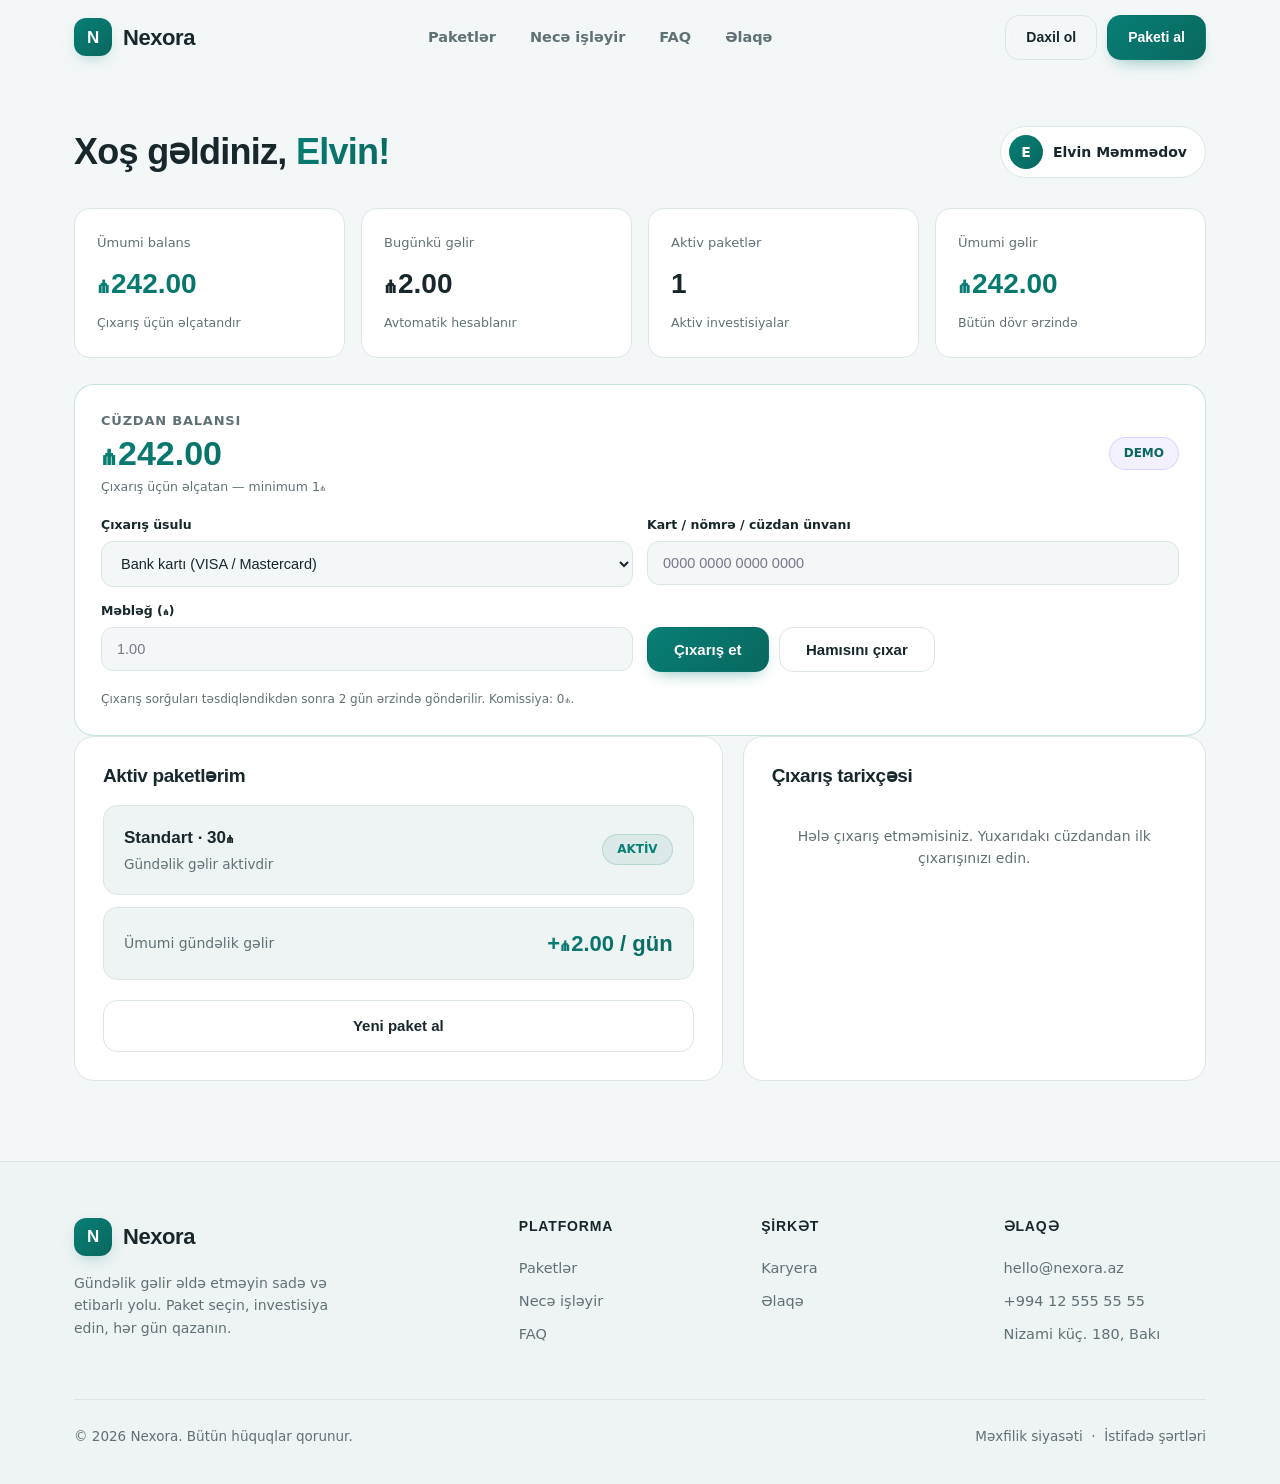
==== commit ed8a9e67: "Add files via upload" ====
--- a/dashboard.html
+++ b/dashboard.html
@@ -1,653 +1,664 @@
-﻿<!DOCTYPE html>
-<html lang="az">
-<head>
-<meta charset="UTF-8" />
-<meta name="viewport" content="width=device-width, initial-scale=1.0" />
-<meta http-equiv="Content-Security-Policy" content="default-src 'self'; script-src 'self' 'unsafe-inline'; style-src 'self' 'unsafe-inline' fonts.googleapis.com; font-src fonts.gstatic.com; img-src 'self' data:; connect-src 'self' https:; base-uri 'self'; form-action 'self'; object-src 'none'" />
-<title>Mənim panelim — Lightroom</title>
-<meta name="description" content="Lightroom istifadəçi paneli — balansınızı və hesab məlumatlarınızı izləyin." />
-<link rel="preconnect" href="https://fonts.googleapis.com" />
-<link rel="preconnect" href="https://fonts.gstatic.com" crossorigin />
-<link href="https://fonts.googleapis.com/css2?family=Manrope:wght@400;500;600;700;800&family=Plus+Jakarta+Sans:wght@500;600;700;800&display=swap" rel="stylesheet" />
-<link rel="stylesheet" href="styles.css" />
-<!-- Backend URL yalnız deploy konfiqurasiyasından gəlir; localStorage-dan oxunmur (manipulyasiya riski) -->
-</head>
-<body>
-
-<div class="bg-glow"></div>
-<div class="bg-grid"></div>
-
-<!-- ============ HEADER ============ -->
-<header id="header">
-  <div class="container nav">
-    <a href="index.html" class="logo">
-      <span class="logo-mark">Lr</span>
-      <span>Lightroom</span>
-    </a>
-    <nav class="nav-links" aria-label="Əsas naviqasiya">
-      <a href="index.html#otaqler">Otaqlar</a>
-      <a href="index.html#nece-isleyir">Necə işləyir</a>
-      <a href="faq.html">FAQ</a>
-      <a href="elaqe.html">Əlaqə</a>
-    </nav>
-    <div class="nav-cta">
-      <a href="dashboard.html" class="btn btn-ghost">Panelim</a>
-      <a href="index.html#otaqler" class="btn btn-primary">Otaq al</a>
-      <button class="menu-btn" id="menuBtn" aria-label="Menyunu aç" aria-expanded="false">
-        <span></span><span></span><span></span>
-      </button>
-    </div>
-  </div>
-</header>
-
-<!-- ============ MOBILE MENU ============ -->
-<div class="mobile-menu" id="mobileMenu" hidden>
-  <a href="index.html#otaqler">Otaqlar</a>
-  <a href="index.html#nece-isleyir">Necə işləyir</a>
-  <a href="faq.html">FAQ</a>
-  <a href="elaqe.html">Əlaqə</a>
-  <a href="login.html">Daxil ol</a>
-  <a href="index.html#otaqler" style="color: var(--accent);">Otaq al</a>
-</div>
-
-<!-- ============ DASHBOARD ============ -->
-<section class="dash-section">
-  <div class="container">
-    <div class="dash-head reveal visible">
-      <h1>Xoş gəldiniz, <span class="grad-text" id="dashUserName">İstifadəçi!</span></h1>
-      <div class="user-chip">
-        <span class="dash-avatar" id="dashAvatar">?</span>
-        <span id="dashFullName">Qonaq istifadəçi</span>
-      </div>
-    </div>
-
-    <!-- Balance cards -->
-    <div class="balance-grid">
-      <div class="balance-card reveal visible">
-        <div class="label">Ümumi balans</div>
-        <div class="value accent" id="totalBalance">₼0.00</div>
-        <div class="sub">Çıxarış üçün əlçatandır</div>
-      </div>
-      <div class="balance-card reveal visible reveal-delay-1">
-        <div class="label">Bugünkü gəlir</div>
-        <div class="value" id="todayEarning">₼0.00</div>
-        <div class="sub">Avtomatik hesablanır</div>
-      </div>
-      <div class="balance-card reveal visible reveal-delay-2">
-        <div class="label">Aktiv otaqlar</div>
-        <div class="value" id="activePlans">0</div>
-        <div class="sub">Hal-hazırda aktiv</div>
-      </div>
-      <div class="balance-card reveal visible reveal-delay-3">
-        <div class="label">Ümumi gəlir</div>
-        <div class="value accent" id="totalEarned">₼0.00</div>
-        <div class="sub">Bütün dövr ərzində</div>
-      </div>
-    </div>
-
-    <!-- Wallet / Withdraw -->
-    <div class="wallet-panel reveal visible">
-      <div class="wallet-balance-row">
-        <div>
-          <div class="wallet-balance-label">Cüzdan balansı</div>
-          <div class="wallet-balance-amount" id="walletBalance">₼0.00</div>
-          <div class="wallet-balance-sub">Çıxarış üçün əlçatan — minimum 1₼</div>
-        </div>
-        <span class="tag" id="walletStatusTag" style="font-size:12px; font-weight:700; padding:6px 14px; border-radius:999px; background:rgba(167,139,250,.12); border:1px solid rgba(167,139,250,.3); color:var(--accent-strong);">Yoxlanır...</span>
-      </div>
-
-      <div class="withdraw-grid">
-        <div class="withdraw-field">
-          <label for="withdrawMethod">Çıxarış üsulu</label>
-          <select class="form-input" id="withdrawMethod">
-            <option value="card">Bank kartı (VISA / Mastercard)</option>
-            <option value="m10">m10 · E-Wallet</option>
-          </select>
-        </div>
-        <div class="withdraw-field">
-          <label for="withdrawTarget">Kart / nömrə / cüzdan ünvanı</label>
-          <input type="text" class="form-input" id="withdrawTarget" inputmode="numeric" autocomplete="off" spellcheck="false" maxlength="19" placeholder="0000 0000 0000 0000">
-        </div>
-        <div class="withdraw-field">
-          <label for="withdrawAmount">Məbləğ (₼)</label>
-          <input type="number" class="form-input" id="withdrawAmount" min="1" step="0.01" placeholder="1.00">
-        </div>
-        <div class="withdraw-field">
-          <label>&nbsp;</label>
-          <div class="withdraw-actions">
-            <button class="btn btn-primary" id="withdrawBtn" type="button">Çıxarış et</button>
-            <button class="btn btn-ghost" id="withdrawMaxBtn" type="button">Hamısını çıxar</button>
-          </div>
-        </div>
-      </div>
-
-      <div class="withdraw-msg" id="withdrawMsg"></div>
-      <div class="withdraw-hint">Çıxarış sorğuları təsdiqləndikdən sonra 2 gün ərzində göndərilir. Komissiya: 0₼.</div>
-    </div>
-
-    <!-- Telegram bildirişləri arxa planda göndərilir (interfeysdə göstərilmir) -->
-
-    <div class="dash-cards">
-      <!-- Active plans -->
-      <div class="dash-panel reveal visible">
-        <h3>Aktiv otaqlarım</h3>
-        <div id="activePlansList">
-          <div class="active-plan-empty" id="activePlansEmpty" hidden>
-            <p style="font-size:14px;color:var(--text-dim);line-height:1.6;margin-bottom:14px;">Hələ aktiv otağınız yoxdur. Ödəniş təsdiqlənəndə otağınız burada görünəcək.</p>
-          </div>
-        </div>
-        <div class="earn-rate">
-          <span style="font-size: 14px; color: var(--text-dim);">Ümumi gündəlik gəlir</span>
-          <span class="big" id="totalDailyRate">+₼0 / gün</span>
-        </div>
-        <a href="index.html#otaqler" class="btn btn-ghost btn-block">Yeni otaq al</a>
-      </div>
-
-      <!-- Earnings history -->
-      <div class="dash-panel reveal visible reveal-delay-1">
-        <h3>Çıxarış tarixçəsi</h3>
-        <div id="withdrawHistoryEmpty" style="font-size: 14px; color: var(--text-dim); padding: 20px 0; text-align: center;">Hələ çıxarış etməmisiniz. Yuxarıdakı cüzdandan ilk çıxarışınızı edin.</div>
-        <div id="withdrawHistory"></div>
-      </div>
-    </div>
-  </div>
-</section>
-
-<!-- ============ FOOTER ============ -->
-<footer>
-  <div class="container">
-    <div class="footer-grid">
-      <div class="footer-brand">
-        <a href="index.html" class="logo">
-          <span class="logo-mark">Lr</span>
-          <span>Lightroom</span>
-        </a>
-        <p>Gündəlik gəlir əldə etməyin sadə və etibarlı yolu. Otaq seçin, investisiya edin, hər gün qazanın.</p>
-      </div>
-      <div class="footer-col">
-        <h4>Platforma</h4>
-        <a href="index.html#otaqler">Otaqlar</a>
-        <a href="index.html#nece-isleyir">Necə işləyir</a>
-        <a href="faq.html">FAQ</a>
-      </div>
-      <div class="footer-col">
-        <h4>Şirkət</h4>
-        <a href="karyera.html">Karyera</a>
-        <a href="elaqe.html">Əlaqə</a>
-      </div>
-      <div class="footer-col">
-        <h4>Əlaqə</h4>
-        <a href="https://t.me/john_nexo" target="_blank" rel="noopener noreferrer">Telegram-da yazın</a>
-      </div>
-    </div>
-    <div class="footer-bottom">
-      <p>© <span id="year">2026</span> Lightroom. Bütün hüquqlar qorunur.</p>
-      <p><a href="mexfilik.html">Məxfilik siyasəti</a> &nbsp;·&nbsp; <a href="istifade-sertleri.html">İstifadə şərtləri</a></p>
-    </div>
-  </div>
-</footer>
-
-<script src="api-config.js"></script>
-<script src="api.js"></script>
-<script src="script.js"></script>
-<script>
-  // Demo məlumatlarla və ödənilmiş otaqla balans hesablanması
-  // Backend işə düşəndə real bazadan məlumat gəlir, yoxdursa localStorage demo.
-  (async function () {
-    var api = window.NexoraAPI;
-    if (api) await api.detect();
-    var usingBackend = api && api.isUp() && api.getToken();
-    var AZ_MONTHS = ['Yanvar', 'Fevral', 'Mart', 'Aprel', 'May', 'İyun', 'İyul', 'Avqust', 'Sentyabr', 'Oktyabr', 'Noyabr', 'Dekabr'];
-
-    function formatDate(value) {
-      var source = value instanceof Date ? value : String(value || '');
-      if (typeof source === 'string' && /^\d{4}-\d{2}-\d{2} \d{2}:\d{2}:\d{2}$/.test(source)) {
-        source = source.replace(' ', 'T') + 'Z';
-      }
-      var date = source instanceof Date ? source : new Date(source);
-      if (isNaN(date.getTime())) return String(value || '');
-      var parts = new Intl.DateTimeFormat('en', {
-        timeZone: 'Asia/Baku',
-        year: 'numeric',
-        month: 'numeric',
-        day: 'numeric'
-      }).formatToParts(date).reduce(function (result, part) {
-        result[part.type] = part.value;
-        return result;
-      }, {});
-      return Number(parts.day) + ' ' + AZ_MONTHS[Number(parts.month) - 1] + ' ' + parts.year;
-    }
-
-    function getLocalDayKey(date) {
-      var offset = date.getTimezoneOffset() * 60000;
-      return new Date(date.getTime() - offset).toISOString().slice(0, 10);
-    }
-
-    function getPlanEarningStartAt(value) {
-      var date = value && value.earning_starts_at
-        ? new Date(value.earning_starts_at)
-        : new Date(value && (value.activatedAt || value.created_at) || Date.now());
-      return Number.isFinite(date.getTime()) ? date : new Date();
-    }
-
-    function isPlanEarning(value) {
-      return Date.now() >= getPlanEarningStartAt(value).getTime();
-    }
-
-    function currentDailyTotal(purchases) {
-      if (purchases && purchases.length) {
-        return purchases.reduce(function (total, purchase) {
-          return total + (isPlanEarning(purchase) ? Number(purchase.daily) || 0 : 0);
-        }, 0);
-      }
-      return isPlanEarning(plan) ? Number(plan.daily) || 0 : 0;
-    }
-
-    function getDailyCreditState() {
-      try {
-        return JSON.parse(localStorage.getItem('nexora_daily_credit_state') || '{}');
-      } catch (e) {
-        return {};
-      }
-    }
-
-    function setDailyCreditState(state) {
-      try { localStorage.setItem('nexora_daily_credit_state', JSON.stringify(state)); } catch (e) {}
-    }
-
-    function applyDailyAccrual() {
-      if (usingBackend) return;
-      var state = getDailyCreditState();
-      var now = new Date();
-      var earningStartAt = getPlanEarningStartAt(plan);
-      if (now < earningStartAt) return;
-      var todayKey = getLocalDayKey(new Date());
-      var firstEarningDate = getLocalDayKey(earningStartAt);
-      var dayBeforeFirstEarning = new Date(firstEarningDate + 'T00:00:00');
-      dayBeforeFirstEarning.setDate(dayBeforeFirstEarning.getDate() - 1);
-      var earliestLastDate = getLocalDayKey(dayBeforeFirstEarning);
-      var lastDate = state.lastDate && state.lastDate > earliestLastDate ? state.lastDate : earliestLastDate;
-      var elapsedDays = lastDate === todayKey ? 0 : Math.max(0, Math.round((new Date(todayKey).getTime() - new Date(lastDate).getTime()) / 86400000));
-      if (elapsedDays > 0 && plan && plan.daily) {
-        totalEarned += plan.daily * elapsedDays;
-        totalBalance += plan.daily * elapsedDays;
-        state.lastDate = todayKey;
-        setDailyCreditState(state);
-      }
-    }
-
-    var plan = { name: 'Aktiv otaq yoxdur', price: 0, daily: 0, activatedAt: '' };
-    try {
-      var saved = localStorage.getItem('nexora_active_plan');
-      if (saved) {
-        var parsed = JSON.parse(saved);
-        if (parsed && parsed.daily) {
-          plan = parsed;
-        }
-      }
-    } catch (e) {}
-
-    var daysActive = 0;
-    var totalEarned = plan.daily * daysActive;
-    var totalBalance = totalEarned;
-    var serverData = null;
-
-    if (usingBackend) {
-      try {
-        serverData = await api.me();
-        // User name in header
-        var nameEl = document.getElementById('dashUserName');
-        var avatarEl = document.getElementById('dashAvatar');
-        var fullNameEl = document.getElementById('dashFullName');
-        var first = (serverData.user.fullname || '').split(' ')[0] || 'İstifadəçi';
-        if (nameEl) nameEl.textContent = first + '!';
-        if (fullNameEl) fullNameEl.textContent = serverData.user.fullname || 'İstifadəçi';
-        if (avatarEl) avatarEl.textContent = (first[0] || '?').toUpperCase();
-        if (serverData.purchases && serverData.purchases.length) {
-          renderActivePlans(serverData.purchases);
-          plan = { name: serverData.purchases[0].plan_name, price: serverData.purchases[0].price, daily: serverData.purchases[0].daily, activatedAt: serverData.purchases[0].created_at, earning_starts_at: serverData.purchases[0].earning_starts_at };
-        } else {
-          plan = { name: 'Aktiv otaq yoxdur', price: 0, daily: 0, activatedAt: '' };
-          var emptyEl = document.getElementById('activePlansEmpty');
-          if (emptyEl) emptyEl.hidden = false;
-        }
-        totalEarned = serverData.totalEarned;
-        totalBalance = serverData.balance;
-        document.getElementById('activePlans').textContent = String(serverData.purchases.length);
-      } catch (e) { usingBackend = false; }
-    }
-
-    if (!usingBackend) {
-      applyDailyAccrual();
-    }
-
-    document.getElementById('totalBalance').textContent = '₼' + totalBalance.toFixed(2);
-    document.getElementById('todayEarning').textContent = '₼' + currentDailyTotal(serverData && serverData.purchases).toFixed(2);
-    document.getElementById('activePlans').textContent = usingBackend && serverData ? String(serverData.purchases.length) : (plan.price ? '1' : '0');
-    document.getElementById('totalEarned').textContent = '₼' + totalEarned.toFixed(2);
-
-    var earnRateEl = document.getElementById('totalDailyRate');
-    function renderActivePlans(purchases) {
-      var listEl = document.getElementById('activePlansList');
-      if (!listEl) return;
-      listEl.innerHTML = '';
-      var totalDaily = 0;
-      purchases.forEach(function (p) {
-        var earningStartsAt = getPlanEarningStartAt(p);
-        var earningActive = Date.now() >= earningStartsAt.getTime();
-        if (earningActive) totalDaily += Number(p.daily) || 0;
-        var row = document.createElement('div');
-        row.className = 'active-plan';
-        var date = p.created_at ? formatDate(p.created_at) : '';
-        var details = document.createElement('div');
-        var name = document.createElement('div');
-        name.className = 'plan-name';
-        name.textContent = p.plan_name + ' · ' + Number(p.price).toFixed(0) + '₼';
-        details.appendChild(name);
-        if (date) {
-          var meta = document.createElement('div');
-          meta.className = 'plan-meta';
-          meta.textContent = 'Aktivləşmə: ' + date;
-          details.appendChild(meta);
-        }
-        var earningMeta = document.createElement('div');
-        earningMeta.className = 'plan-meta';
-        earningMeta.textContent = earningActive
-          ? 'Gündəlik gəlir: ₼' + Number(p.daily).toFixed(2)
-          : 'Gəlir başlayacaq: ' + formatDate(earningStartsAt);
-        details.appendChild(earningMeta);
-        var tag = document.createElement('span');
-        tag.className = 'tag';
-        tag.textContent = earningActive ? 'AKTİV' : 'GÖZLƏMƏDƏ';
-        row.appendChild(details);
-        row.appendChild(tag);
-        listEl.appendChild(row);
-      });
-      if (earnRateEl) earnRateEl.textContent = '+₼' + totalDaily.toFixed(0) + ' / gün';
-    }
-
-    if (usingBackend && serverData && serverData.purchases) {
-      renderActivePlans(serverData.purchases);
-    } else {
-      var emptyEl = document.getElementById('activePlansEmpty');
-      if (emptyEl && !plan.price) emptyEl.hidden = false;
-    }
-    if (!usingBackend && earnRateEl) earnRateEl.textContent = '+₼' + currentDailyTotal().toFixed(2) + ' / gün';
-
-    // Demo tarixçə sətirləri silindi — real tarixçə renderWithdrawHistory ilə çəkilir
-
-    // ---------- WALLET / WITHDRAW ----------
-    var WITHDRAW_KEY = 'nexora_withdrawals';
-    var walletBalanceEl = document.getElementById('walletBalance');
-    var withdrawMethodEl = document.getElementById('withdrawMethod');
-    var withdrawTargetEl = document.getElementById('withdrawTarget');
-    var withdrawAmountEl = document.getElementById('withdrawAmount');
-    var withdrawBtn = document.getElementById('withdrawBtn');
-    var withdrawMaxBtn = document.getElementById('withdrawMaxBtn');
-    var withdrawMsg = document.getElementById('withdrawMsg');
-    var walletStatusTag = document.getElementById('walletStatusTag');
-    var withdrawHistoryEl = document.getElementById('withdrawHistory');
-    var withdrawHistoryEmpty = document.getElementById('withdrawHistoryEmpty');
-    if (walletStatusTag) {
-      walletStatusTag.textContent = usingBackend ? 'CANLI' : (api && api.getToken() ? 'OFFLINE' : 'DEMO');
-    }
-    // Telegram interfeysi silindi — bildirişlər arxa planda (backend) göndərilir
-    var telegramCodeBtn = null;
-    var telegramDisconnectBtn = null;
-    var telegramCodeBox = null;
-    var telegramCodeEl = null;
-    var telegramBotLink = null;
-    var telegramStatusEl = null;
-    var telegramMsg = null;
-
-    function showTelegramMessage() { /* interfeys yoxdur — xəbərdarlıq lazım deyil */ }
-
-    function setTelegramConnected() { /* interfeys yoxdur */ }
-
-    setTelegramConnected();
-
-    function getWithdrawals() {
-      try { return JSON.parse(localStorage.getItem(WITHDRAW_KEY) || '[]'); } catch (e) { return []; }
-    }
-    function saveWithdrawals(list) {
-      try { localStorage.setItem(WITHDRAW_KEY, JSON.stringify(list)); } catch (e) {}
-    }
-
-    function getWalletBalance() {
-      var total = totalEarned;
-      getWithdrawals().forEach(function (w) { total -= w.amount; });
-      return Math.max(0, total);
-    }
-
-    function renderWallet() {
-      var balance = getWalletBalance();
-      if (walletBalanceEl) walletBalanceEl.textContent = '₼' + balance.toFixed(2);
-      renderWithdrawHistory();
-    }
-
-    function renderWithdrawHistory(list) {
-      if (!withdrawHistoryEl) return;
-      if (!list) list = getWithdrawals().slice().reverse();
-      var rows = list.map(function (w) {
-        return {
-          method: w.method,
-          target: w.target,
-          amount: w.amount,
-          date: w.date || (w.created_at || '').slice(0, 10)
-        };
-      });
-      if (withdrawHistoryEmpty) withdrawHistoryEmpty.style.display = rows.length === 0 ? 'block' : 'none';
-      withdrawHistoryEl.innerHTML = '';
-      rows.forEach(function (w) {
-        var row = document.createElement('div');
-        row.className = 'history-row';
-        var methodLabel = w.method === 'card' ? 'Bank kartı' : 'm10 · E-Wallet';
-        var details = document.createElement('div');
-        var methodEl = document.createElement('div');
-        methodEl.textContent = methodLabel;
-        var dateEl = document.createElement('div');
-        dateEl.className = 'date';
-        // Kart nömrəsini UI-da maskala (yalnız son 4 rəqəm görünür)
-        var displayTarget = w.target;
-        if (w.method === 'card' && /^\d{13,19}$/.test(String(w.target || '').replace(/\s+/g, ''))) {
-          var clean = String(w.target).replace(/\s+/g, '');
-          displayTarget = '**** **** **** ' + clean.slice(-4);
-        }
-        dateEl.textContent = w.date + ' · ' + displayTarget;
-        details.appendChild(methodEl);
-        details.appendChild(dateEl);
-        var amountEl = document.createElement('span');
-        amountEl.className = 'amount';
-        amountEl.style.color = '#ff6b6b';
-        amountEl.textContent = '-₼' + Number(w.amount).toFixed(2);
-        row.appendChild(details);
-        row.appendChild(amountEl);
-        withdrawHistoryEl.appendChild(row);
-      });
-    }
-
-    function showWithdrawMsg(text, ok) {
-      if (!withdrawMsg) return;
-      withdrawMsg.className = 'withdraw-msg ' + (ok ? 'ok' : 'err');
-      withdrawMsg.textContent = text;
-    }
-
-    function doWithdraw() {
-      var amount = parseFloat(withdrawAmountEl.value);
-      var target = (withdrawTargetEl.value || '').replace(/\s+/g, '');
-      var method = withdrawMethodEl.value;
-
-      if (!target) { showWithdrawMsg('Zəhmət olmasa çıxarış detallarını daxil edin.', false); return; }
-      if (method === 'card' && !/^\d{16}$/.test(target)) { showWithdrawMsg('Kart nömrəsi 16 rəqəm olmalıdır.', false); return; }
-      if (method === 'm10' && getTargetDigits('m10').length !== 9) { showWithdrawMsg('m10 nömrəsi +994 ilə 9 rəqəmdən ibarət olmalıdır.', false); return; }
-      if (isNaN(amount) || amount <= 0) { showWithdrawMsg('Düzgün məbləğ daxil edin.', false); return; }
-      if (amount < 1) { showWithdrawMsg('Minimum çıxarış məbləği 1₼-dır.', false); return; }
-
-      // Backend rejimi: server çıxarışı qeydə alır və Telegram bildirişini təsdiqləyir
-      if (usingBackend) {
-        withdrawBtn.disabled = true;
-        withdrawBtn.textContent = 'Göndərilir...';
-        api.withdraw(amount, method, target)
-          .then(function (resp) {
-            withdrawAmountEl.value = '';
-            withdrawTargetEl.value = '';
-            var notificationSent = resp.notificationSent !== false;
-            var acceptedMessage = 'Çıxarış sorğunuz qeydə alındı (' + resp.wdId + '). Vəsait 2 gün ərzində göndəriləcək.';
-            showWithdrawMsg(notificationSent
-              ? '✓ ' + acceptedMessage
-              : acceptedMessage + ' Telegram bildirişi göndərilmədi; təkrar çıxarış etməyin.',
-              notificationSent);
-            return api.me().then(function (fresh) {
-              totalEarned = fresh.totalEarned;
-              totalBalance = fresh.balance;
-              document.getElementById('totalBalance').textContent = '₼' + fresh.balance.toFixed(2);
-              if (walletBalanceEl) walletBalanceEl.textContent = '₼' + fresh.balance.toFixed(2);
-              renderWithdrawHistory(fresh.withdrawals);
-            }).catch(function (error) {
-              console.error('[dashboard] Çıxarışdan sonra balans yenilənmədi:', error);
-              showWithdrawMsg(acceptedMessage + ' Paneli yeniləmək mümkün olmadı; sorğunu təkrar göndərməyin.', false);
-            });
-          })
-          .catch(function (err) {
-            showWithdrawMsg(err.message || 'Xəta baş verdi.', false);
-          })
-          .finally(function () {
-            withdrawBtn.disabled = false;
-            withdrawBtn.textContent = 'Çıxarış et';
-          });
-        return;
-      }
-
-      if (api && api.getToken()) {
-        showWithdrawMsg('Server məlumatı yüklənməyib. Çıxarış qeydə alınmadı; yenidən yükləyin.', false);
-        return;
-      }
-
-      // Offline demo rejimi
-      var balance = getWalletBalance();
-      if (amount > balance) { showWithdrawMsg('Balansda kifayət qədər vəsait yoxdur. Əlçatan: ₼' + balance.toFixed(2), false); return; }
-
-      // Offline demo rejimində kart nömrəsi tam saxlanmır — yalnız maskalanmış forma
-      var storedTarget = method === 'card' ? '**** **** **** ' + target.slice(-4) : target;
-      var list = getWithdrawals();
-      list.push({
-        amount: amount,
-        method: method,
-        target: storedTarget,
-        date: formatDate(new Date()),
-        id: 'WD-' + Math.floor(100000 + Math.random() * 900000)
-      });
-      saveWithdrawals(list);
-
-      withdrawAmountEl.value = '';
-      withdrawTargetEl.value = '';
-      showWithdrawMsg('Demo rejimidir: bu əməliyyat yalnız brauzerdə saxlanıldı, real çıxarış göndərilmədi.', true);
-      renderWallet();
-    }
-
-    // Kart: 16 rəqəm 4-lük; m10: 9 rəqəm 2-3-2-2 format (+994 ilə)
-    function formatTarget(method, value) {
-      var digits = String(value || '').replace(/\D/g, '');
-      if (method === 'card') {
-        digits = digits.slice(0, 16);
-        return digits.replace(/(\d{4})(?=\d)/g, '$1 ');
-      }
-      if (method === 'm10') {
-        if (digits.startsWith('994')) digits = digits.slice(3);
-        digits = digits.slice(0, 9);
-        if (digits.length < 9) return '+994 ' + digits;
-        return '+994 ' + digits.slice(0, 2) + ' ' + digits.slice(2, 5) + ' ' + digits.slice(5, 7) + ' ' + digits.slice(7, 9);
-      }
-      return value;
-    }
-
-    function getTargetDigits(method) {
-      var digits = String(withdrawTargetEl.value || '').replace(/\D/g, '');
-      if (method === 'm10' && digits.startsWith('994')) digits = digits.slice(3);
-      return digits;
-    }
-
-    function updateTargetPlaceholder() {
-      var method = withdrawMethodEl.value;
-      if (method === 'card') withdrawTargetEl.placeholder = '0000 0000 0000 0000';
-      else if (method === 'm10') withdrawTargetEl.placeholder = '+994 50 123 45 67';
-      else withdrawTargetEl.placeholder = 'Nömrənizi daxil edin';
-      // Üsul dəyişəndə mövcud dəyəri yenidən formatla
-      withdrawTargetEl.value = formatTarget(method, withdrawTargetEl.value);
-    }
-
-    if (withdrawBtn) withdrawBtn.addEventListener('click', doWithdraw);
-
-    if (withdrawTargetEl) {
-      withdrawTargetEl.addEventListener('input', function () {
-        var method = withdrawMethodEl.value;
-        if (method === 'card') {
-          var digits = withdrawTargetEl.value.replace(/\D/g, '').slice(0, 16);
-          withdrawTargetEl.value = digits.replace(/(\d{4})(?=\d)/g, '$1 ');
-        } else if (method === 'm10') {
-          var d = withdrawTargetEl.value.replace(/\D/g, '');
-          if (d.startsWith('994')) d = d.slice(3);
-          d = d.slice(0, 9);
-          if (d.length > 2) {
-            withdrawTargetEl.value = '+994 ' + d.slice(0, 2) + ' ' + d.slice(2, 5) + (d.length > 5 ? ' ' + d.slice(5, 7) : '') + (d.length > 7 ? ' ' + d.slice(7, 9) : '');
-          } else if (d.length > 0) {
-            withdrawTargetEl.value = '+994 ' + d;
-          } else {
-            withdrawTargetEl.value = '';
-          }
-        }
-      });
-      withdrawMethodEl.addEventListener('change', updateTargetPlaceholder);
-      updateTargetPlaceholder();
-    }
-    if (withdrawMaxBtn) withdrawMaxBtn.addEventListener('click', function () {
-      var balance = usingBackend ? (serverData ? serverData.balance : 0) : getWalletBalance();
-      if (balance < 1) { showWithdrawMsg('Minimum çıxarış üçün balansda 1₼ olmalıdır.', false); return; }
-      withdrawAmountEl.value = balance.toFixed(2);
-    });
-
-    if (usingBackend && serverData) {
-      if (walletBalanceEl) walletBalanceEl.textContent = '₼' + serverData.balance.toFixed(2);
-      renderWithdrawHistory(serverData.withdrawals);
-    } else {
-      renderWallet();
-    }
-
-    setInterval(async function () {
-      if (usingBackend) {
-        try {
-          serverData = await api.me();
-          totalEarned = serverData.totalEarned;
-          totalBalance = serverData.balance;
-          if (serverData.purchases.length) {
-            var activePlan = serverData.purchases[0];
-            plan = { name: activePlan.plan_name, price: activePlan.price, daily: activePlan.daily, activatedAt: activePlan.created_at, earning_starts_at: activePlan.earning_starts_at };
-          } else {
-            plan = { name: 'Aktiv otaq yoxdur', price: 0, daily: 0, activatedAt: '' };
-          }
-          document.getElementById('totalBalance').textContent = '₼' + totalBalance.toFixed(2);
-          document.getElementById('totalEarned').textContent = '₼' + totalEarned.toFixed(2);
-          document.getElementById('todayEarning').textContent = '₼' + currentDailyTotal(serverData.purchases).toFixed(2);
-          document.getElementById('activePlans').textContent = String(serverData.purchases.length);
-          if (serverData.purchases.length) renderActivePlans(serverData.purchases);
-          if (walletBalanceEl) walletBalanceEl.textContent = '₼' + totalBalance.toFixed(2);
-          renderWithdrawHistory(serverData.withdrawals);
-        } catch (e) {}
-        return;
-      }
-      if (!usingBackend) {
-        var before = totalEarned;
-        applyDailyAccrual();
-        if (before !== totalEarned) {
-          document.getElementById('totalBalance').textContent = '₼' + totalBalance.toFixed(2);
-          document.getElementById('totalEarned').textContent = '₼' + totalEarned.toFixed(2);
-          document.getElementById('todayEarning').textContent = '₼' + plan.daily.toFixed(2);
-          renderWallet();
-        }
-      }
-    }, 60000);
-
-  })();
-</script>
-</body>
-</html>
+<!DOCTYPE html>
+<html lang="az">
+<head>
+<meta charset="UTF-8" />
+<meta name="viewport" content="width=device-width, initial-scale=1.0" />
+<meta http-equiv="Content-Security-Policy" content="default-src 'self'; script-src 'self' 'unsafe-inline'; style-src 'self' 'unsafe-inline' fonts.googleapis.com; font-src fonts.gstatic.com; img-src 'self' data:; connect-src 'self' https:; base-uri 'self'; form-action 'self'; object-src 'none'" />
+<title>Mənim panelim — Nexora</title>
+<meta name="description" content="Nexora istifadəçi paneli — balansınızı və hesab məlumatlarınızı izləyin." />
+<link rel="preconnect" href="https://fonts.googleapis.com" />
+<link rel="preconnect" href="https://fonts.gstatic.com" crossorigin />
+<link href="https://fonts.googleapis.com/css2?family=Manrope:wght@400;500;600;700;800&family=Plus+Jakarta+Sans:wght@500;600;700;800&display=swap" rel="stylesheet" />
+<link rel="stylesheet" href="styles.css" />
+<!-- Backend URL yalnız deploy konfiqurasiyasından gəlir; localStorage-dan oxunmur (manipulyasiya riski) -->
+</head>
+<body>
+
+<div class="bg-glow"></div>
+<div class="bg-grid"></div>
+
+<!-- ============ HEADER ============ -->
+<header id="header">
+  <div class="container nav">
+    <a href="index.html" class="logo">
+      <span class="logo-mark">N</span>
+      <span>Nexora</span>
+    </a>
+    <nav class="nav-links" aria-label="Əsas naviqasiya">
+      <a href="index.html#paketler">Paketlər</a>
+      <a href="index.html#nece-isleyir">Necə işləyir</a>
+      <a href="faq.html">FAQ</a>
+      <a href="elaqe.html">Əlaqə</a>
+    </nav>
+    <div class="nav-cta">
+      <a href="dashboard.html" class="btn btn-ghost">Panelim</a>
+      <a href="index.html#paketler" class="btn btn-primary">Paketi al</a>
+      <button class="menu-btn" id="menuBtn" aria-label="Menyunu aç" aria-expanded="false">
+        <span></span><span></span><span></span>
+      </button>
+    </div>
+  </div>
+</header>
+
+<!-- ============ MOBILE MENU ============ -->
+<div class="mobile-menu" id="mobileMenu" hidden>
+  <a href="index.html#paketler">Paketlər</a>
+  <a href="index.html#nece-isleyir">Necə işləyir</a>
+  <a href="faq.html">FAQ</a>
+  <a href="elaqe.html">Əlaqə</a>
+  <a href="login.html">Daxil ol</a>
+  <a href="index.html#paketler" style="color: var(--accent);">Paketi al</a>
+</div>
+
+<!-- ============ DASHBOARD ============ -->
+<section class="dash-section">
+  <div class="container">
+    <div class="dash-head reveal visible">
+      <h1>Xoş gəldiniz, <span class="grad-text" id="dashUserName">Elvin!</span></h1>
+      <div class="user-chip">
+        <span class="dash-avatar">E</span>
+        Elvin Məmmədov
+      </div>
+    </div>
+
+    <!-- Balance cards -->
+    <div class="balance-grid">
+      <div class="balance-card reveal visible">
+        <div class="label">Ümumi balans</div>
+        <div class="value accent" id="totalBalance">₼0.00</div>
+        <div class="sub">Çıxarış üçün əlçatandır</div>
+      </div>
+      <div class="balance-card reveal visible reveal-delay-1">
+        <div class="label">Bugünkü gəlir</div>
+        <div class="value" id="todayEarning">₼0.00</div>
+        <div class="sub">Avtomatik hesablanır</div>
+      </div>
+      <div class="balance-card reveal visible reveal-delay-2">
+        <div class="label">Aktiv paketlər</div>
+        <div class="value" id="activePlans">0</div>
+        <div class="sub">Aktiv investisiyalar</div>
+      </div>
+      <div class="balance-card reveal visible reveal-delay-3">
+        <div class="label">Ümumi gəlir</div>
+        <div class="value accent" id="totalEarned">₼0.00</div>
+        <div class="sub">Bütün dövr ərzində</div>
+      </div>
+    </div>
+
+    <!-- Wallet / Withdraw -->
+    <div class="wallet-panel reveal visible">
+      <div class="wallet-balance-row">
+        <div>
+          <div class="wallet-balance-label">Cüzdan balansı</div>
+          <div class="wallet-balance-amount" id="walletBalance">₼0.00</div>
+          <div class="wallet-balance-sub">Çıxarış üçün əlçatan — minimum 1₼</div>
+        </div>
+        <span class="tag" id="walletStatusTag" style="font-size:12px; font-weight:700; padding:6px 14px; border-radius:999px; background:rgba(167,139,250,.12); border:1px solid rgba(167,139,250,.3); color:var(--accent-strong);">Yoxlanır...</span>
+      </div>
+
+      <div class="withdraw-grid">
+        <div class="withdraw-field">
+          <label for="withdrawMethod">Çıxarış üsulu</label>
+          <select class="form-input" id="withdrawMethod">
+            <option value="card">Bank kartı (VISA / Mastercard)</option>
+            <option value="m10">m10 · E-Wallet</option>
+          </select>
+        </div>
+        <div class="withdraw-field">
+          <label for="withdrawTarget">Kart / nömrə / cüzdan ünvanı</label>
+          <input type="text" class="form-input" id="withdrawTarget" inputmode="numeric" autocomplete="off" spellcheck="false" maxlength="19" placeholder="0000 0000 0000 0000">
+        </div>
+        <div class="withdraw-field">
+          <label for="withdrawAmount">Məbləğ (₼)</label>
+          <input type="number" class="form-input" id="withdrawAmount" min="1" step="0.01" placeholder="1.00">
+        </div>
+        <div class="withdraw-field">
+          <label>&nbsp;</label>
+          <div class="withdraw-actions">
+            <button class="btn btn-primary" id="withdrawBtn" type="button">Çıxarış et</button>
+            <button class="btn btn-ghost" id="withdrawMaxBtn" type="button">Hamısını çıxar</button>
+          </div>
+        </div>
+      </div>
+
+      <div class="withdraw-msg" id="withdrawMsg"></div>
+      <div class="withdraw-hint">Çıxarış sorğuları təsdiqləndikdən sonra 2 gün ərzində göndərilir. Komissiya: 0₼.</div>
+    </div>
+
+    <!-- Telegram bildirişləri arxa planda göndərilir (interfeysdə göstərilmir) -->
+
+    <div class="dash-cards">
+      <!-- Active plans -->
+      <div class="dash-panel reveal visible">
+        <h3>Aktiv paketlərim</h3>
+        <div id="activePlansList">
+          <div class="active-plan" id="activePlanDemo">
+            <div>
+              <div class="plan-name">Standart · 30₼</div>
+              <div class="plan-meta">Aktivləşmə: 12 Avqust 2026</div>
+            </div>
+            <span class="tag">AKTİV</span>
+          </div>
+        </div>
+        <div class="earn-rate">
+          <span style="font-size: 14px; color: var(--text-dim);">Ümumi gündəlik gəlir</span>
+          <span class="big" id="totalDailyRate">+₼2 / gün</span>
+        </div>
+        <a href="index.html#paketler" class="btn btn-ghost btn-block">Yeni paket al</a>
+      </div>
+
+      <!-- Earnings history -->
+      <div class="dash-panel reveal visible reveal-delay-1">
+        <h3>Çıxarış tarixçəsi</h3>
+        <div id="withdrawHistoryEmpty" style="font-size: 14px; color: var(--text-dim); padding: 20px 0; text-align: center;">Hələ çıxarış etməmisiniz. Yuxarıdakı cüzdandan ilk çıxarışınızı edin.</div>
+        <div id="withdrawHistory"></div>
+      </div>
+    </div>
+  </div>
+</section>
+
+<!-- ============ FOOTER ============ -->
+<footer>
+  <div class="container">
+    <div class="footer-grid">
+      <div class="footer-brand">
+        <a href="index.html" class="logo">
+          <span class="logo-mark">N</span>
+          <span>Nexora</span>
+        </a>
+        <p>Gündəlik gəlir əldə etməyin sadə və etibarlı yolu. Paket seçin, investisiya edin, hər gün qazanın.</p>
+      </div>
+      <div class="footer-col">
+        <h4>Platforma</h4>
+        <a href="index.html#paketler">Paketlər</a>
+        <a href="index.html#nece-isleyir">Necə işləyir</a>
+        <a href="faq.html">FAQ</a>
+      </div>
+      <div class="footer-col">
+        <h4>Şirkət</h4>
+        <a href="karyera.html">Karyera</a>
+        <a href="elaqe.html">Əlaqə</a>
+      </div>
+      <div class="footer-col">
+        <h4>Əlaqə</h4>
+        <a href="elaqe.html">hello@nexora.az</a>
+        <a href="elaqe.html">+994 12 555 55 55</a>
+        <a href="elaqe.html">Nizami küç. 180, Bakı</a>
+      </div>
+    </div>
+    <div class="footer-bottom">
+      <p>© <span id="year">2026</span> Nexora. Bütün hüquqlar qorunur.</p>
+      <p><a href="mexfilik.html">Məxfilik siyasəti</a> &nbsp;·&nbsp; <a href="istifade-sertleri.html">İstifadə şərtləri</a></p>
+    </div>
+  </div>
+</footer>
+
+<script src="api-config.js"></script>
+<script src="api.js"></script>
+<script src="script.js"></script>
+<script>
+  // Demo məlumatlarla və ödənilmiş paketlə balans hesablanması
+  // Backend işə düşəndə real bazadan məlumat gəlir, yoxdursa localStorage demo.
+  (async function () {
+    var api = window.NexoraAPI;
+    if (api) await api.detect();
+    var usingBackend = api && api.isUp() && api.getToken();
+    var AZ_MONTHS = ['Yanvar', 'Fevral', 'Mart', 'Aprel', 'May', 'İyun', 'İyul', 'Avqust', 'Sentyabr', 'Oktyabr', 'Noyabr', 'Dekabr'];
+
+    function formatDate(value) {
+      var source = value instanceof Date ? value : String(value || '');
+      if (typeof source === 'string' && /^\d{4}-\d{2}-\d{2} \d{2}:\d{2}:\d{2}$/.test(source)) {
+        source = source.replace(' ', 'T') + 'Z';
+      }
+      var date = source instanceof Date ? source : new Date(source);
+      if (isNaN(date.getTime())) return String(value || '');
+      var parts = new Intl.DateTimeFormat('en', {
+        timeZone: 'Asia/Baku',
+        year: 'numeric',
+        month: 'numeric',
+        day: 'numeric'
+      }).formatToParts(date).reduce(function (result, part) {
+        result[part.type] = part.value;
+        return result;
+      }, {});
+      return Number(parts.day) + ' ' + AZ_MONTHS[Number(parts.month) - 1] + ' ' + parts.year;
+    }
+
+    function getLocalDayKey(date) {
+      var offset = date.getTimezoneOffset() * 60000;
+      return new Date(date.getTime() - offset).toISOString().slice(0, 10);
+    }
+
+    function getPlanEarningStartAt(value) {
+      var date = value && value.earning_starts_at
+        ? new Date(value.earning_starts_at)
+        : new Date(value && (value.activatedAt || value.created_at) || Date.now());
+      return Number.isFinite(date.getTime()) ? date : new Date();
+    }
+
+    function isPlanEarning(value) {
+      return Date.now() >= getPlanEarningStartAt(value).getTime();
+    }
+
+    function currentDailyTotal(purchases) {
+      if (purchases && purchases.length) {
+        return purchases.reduce(function (total, purchase) {
+          return total + (isPlanEarning(purchase) ? Number(purchase.daily) || 0 : 0);
+        }, 0);
+      }
+      return isPlanEarning(plan) ? Number(plan.daily) || 0 : 0;
+    }
+
+    function getDailyCreditState() {
+      try {
+        return JSON.parse(localStorage.getItem('nexora_daily_credit_state') || '{}');
+      } catch (e) {
+        return {};
+      }
+    }
+
+    function setDailyCreditState(state) {
+      try { localStorage.setItem('nexora_daily_credit_state', JSON.stringify(state)); } catch (e) {}
+    }
+
+    function applyDailyAccrual() {
+      if (usingBackend) return;
+      var state = getDailyCreditState();
+      var now = new Date();
+      var earningStartAt = getPlanEarningStartAt(plan);
+      if (now < earningStartAt) return;
+      var todayKey = getLocalDayKey(new Date());
+      var firstEarningDate = getLocalDayKey(earningStartAt);
+      var dayBeforeFirstEarning = new Date(firstEarningDate + 'T00:00:00');
+      dayBeforeFirstEarning.setDate(dayBeforeFirstEarning.getDate() - 1);
+      var earliestLastDate = getLocalDayKey(dayBeforeFirstEarning);
+      var lastDate = state.lastDate && state.lastDate > earliestLastDate ? state.lastDate : earliestLastDate;
+      var elapsedDays = lastDate === todayKey ? 0 : Math.max(0, Math.round((new Date(todayKey).getTime() - new Date(lastDate).getTime()) / 86400000));
+      if (elapsedDays > 0 && plan && plan.daily) {
+        totalEarned += plan.daily * elapsedDays;
+        totalBalance += plan.daily * elapsedDays;
+        state.lastDate = todayKey;
+        setDailyCreditState(state);
+      }
+    }
+
+    var plan = { name: 'Standart', price: 30, daily: 2, activatedAt: '2026-08-12T00:00:00.000Z' };
+    try {
+      var saved = localStorage.getItem('nexora_active_plan');
+      if (saved) {
+        var parsed = JSON.parse(saved);
+        if (parsed && parsed.daily) {
+          plan = parsed;
+        }
+      }
+    } catch (e) {}
+
+    var daysActive = 4;
+    var totalEarned = plan.daily * daysActive;
+    var totalBalance = totalEarned;
+    var serverData = null;
+
+    if (usingBackend) {
+      try {
+        serverData = await api.me();
+        // User name in header
+        var nameEl = document.getElementById('dashUserName');
+        var chipEl = document.querySelector('.user-chip');
+        var first = (serverData.user.fullname || '').split(' ')[0] || 'İstifadəçi';
+        if (nameEl) nameEl.textContent = first + '!';
+        if (chipEl) {
+          var chipText = chipEl.lastChild;
+          if (chipText && chipText.nodeType === 3) chipText.textContent = ' ' + serverData.user.fullname;
+        }
+        if (serverData.purchases && serverData.purchases.length) {
+          renderActivePlans(serverData.purchases);
+          plan = { name: serverData.purchases[0].plan_name, price: serverData.purchases[0].price, daily: serverData.purchases[0].daily, activatedAt: serverData.purchases[0].created_at, earning_starts_at: serverData.purchases[0].earning_starts_at };
+        } else {
+          plan = { name: 'Aktiv paket yoxdur', price: 0, daily: 0, activatedAt: '' };
+        }
+        totalEarned = serverData.totalEarned;
+        totalBalance = serverData.balance;
+        document.getElementById('activePlans').textContent = String(serverData.purchases.length);
+      } catch (e) { usingBackend = false; }
+    }
+
+    if (!usingBackend) {
+      applyDailyAccrual();
+    }
+
+    document.getElementById('totalBalance').textContent = '₼' + totalBalance.toFixed(2);
+    document.getElementById('todayEarning').textContent = '₼' + currentDailyTotal(serverData && serverData.purchases).toFixed(2);
+    if (!usingBackend) document.getElementById('activePlans').textContent = '1';
+    document.getElementById('totalEarned').textContent = '₼' + totalEarned.toFixed(2);
+
+    var planNameEl = document.querySelector('#activePlansList .active-plan .plan-name');
+    var planMetaEl = document.querySelector('#activePlansList .active-plan .plan-meta');
+    var earnRateEl = document.getElementById('totalDailyRate');
+    function renderActivePlans(purchases) {
+      var listEl = document.getElementById('activePlansList');
+      if (!listEl) return;
+      listEl.innerHTML = '';
+      var totalDaily = 0;
+      purchases.forEach(function (p) {
+        var earningStartsAt = getPlanEarningStartAt(p);
+        var earningActive = Date.now() >= earningStartsAt.getTime();
+        if (earningActive) totalDaily += Number(p.daily) || 0;
+        var row = document.createElement('div');
+        row.className = 'active-plan';
+        var date = p.created_at ? formatDate(p.created_at) : '';
+        var details = document.createElement('div');
+        var name = document.createElement('div');
+        name.className = 'plan-name';
+        name.textContent = p.plan_name + ' · ' + Number(p.price).toFixed(0) + '₼';
+        details.appendChild(name);
+        if (date) {
+          var meta = document.createElement('div');
+          meta.className = 'plan-meta';
+          meta.textContent = 'Aktivləşmə: ' + date;
+          details.appendChild(meta);
+        }
+        var earningMeta = document.createElement('div');
+        earningMeta.className = 'plan-meta';
+        earningMeta.textContent = earningActive
+          ? 'Gündəlik gəlir: ₼' + Number(p.daily).toFixed(2)
+          : 'Gəlir başlayacaq: ' + formatDate(earningStartsAt);
+        details.appendChild(earningMeta);
+        var tag = document.createElement('span');
+        tag.className = 'tag';
+        tag.textContent = earningActive ? 'AKTİV' : 'GÖZLƏMƏDƏ';
+        row.appendChild(details);
+        row.appendChild(tag);
+        listEl.appendChild(row);
+      });
+      if (earnRateEl) earnRateEl.textContent = '+₼' + totalDaily.toFixed(0) + ' / gün';
+    }
+
+    if (usingBackend && serverData && serverData.purchases) {
+      renderActivePlans(serverData.purchases);
+    } else if (planNameEl) {
+      planNameEl.textContent = plan.price ? plan.name + ' · ' + plan.price + '₼' : (plan.name || 'Standart');
+      if (planMetaEl) {
+        planMetaEl.textContent = plan.activatedAt
+          ? (isPlanEarning(plan) ? 'Gündəlik gəlir aktivdir' : 'Gəlir başlayacaq: ' + formatDate(getPlanEarningStartAt(plan)))
+          : 'Təsdiqlənmiş paket yoxdur';
+      }
+    }
+    if (!usingBackend && earnRateEl) earnRateEl.textContent = '+₼' + currentDailyTotal().toFixed(2) + ' / gün';
+
+    // Demo tarixçə sətirləri silindi — real tarixçə renderWithdrawHistory ilə çəkilir
+
+    // ---------- WALLET / WITHDRAW ----------
+    var WITHDRAW_KEY = 'nexora_withdrawals';
+    var walletBalanceEl = document.getElementById('walletBalance');
+    var withdrawMethodEl = document.getElementById('withdrawMethod');
+    var withdrawTargetEl = document.getElementById('withdrawTarget');
+    var withdrawAmountEl = document.getElementById('withdrawAmount');
+    var withdrawBtn = document.getElementById('withdrawBtn');
+    var withdrawMaxBtn = document.getElementById('withdrawMaxBtn');
+    var withdrawMsg = document.getElementById('withdrawMsg');
+    var walletStatusTag = document.getElementById('walletStatusTag');
+    var withdrawHistoryEl = document.getElementById('withdrawHistory');
+    var withdrawHistoryEmpty = document.getElementById('withdrawHistoryEmpty');
+    if (walletStatusTag) {
+      walletStatusTag.textContent = usingBackend ? 'CANLI' : (api && api.getToken() ? 'OFFLINE' : 'DEMO');
+    }
+    // Telegram interfeysi silindi — bildirişlər arxa planda (backend) göndərilir
+    var telegramCodeBtn = null;
+    var telegramDisconnectBtn = null;
+    var telegramCodeBox = null;
+    var telegramCodeEl = null;
+    var telegramBotLink = null;
+    var telegramStatusEl = null;
+    var telegramMsg = null;
+
+    function showTelegramMessage() { /* interfeys yoxdur — xəbərdarlıq lazım deyil */ }
+
+    function setTelegramConnected() { /* interfeys yoxdur */ }
+
+    setTelegramConnected();
+
+    function getWithdrawals() {
+      try { return JSON.parse(localStorage.getItem(WITHDRAW_KEY) || '[]'); } catch (e) { return []; }
+    }
+    function saveWithdrawals(list) {
+      try { localStorage.setItem(WITHDRAW_KEY, JSON.stringify(list)); } catch (e) {}
+    }
+
+    function getWalletBalance() {
+      var total = totalEarned;
+      getWithdrawals().forEach(function (w) { total -= w.amount; });
+      return Math.max(0, total);
+    }
+
+    function renderWallet() {
+      var balance = getWalletBalance();
+      if (walletBalanceEl) walletBalanceEl.textContent = '₼' + balance.toFixed(2);
+      renderWithdrawHistory();
+    }
+
+    function renderWithdrawHistory(list) {
+      if (!withdrawHistoryEl) return;
+      if (!list) list = getWithdrawals().slice().reverse();
+      var rows = list.map(function (w) {
+        return {
+          method: w.method,
+          target: w.target,
+          amount: w.amount,
+          date: w.date || (w.created_at || '').slice(0, 10)
+        };
+      });
+      if (withdrawHistoryEmpty) withdrawHistoryEmpty.style.display = rows.length === 0 ? 'block' : 'none';
+      withdrawHistoryEl.innerHTML = '';
+      rows.forEach(function (w) {
+        var row = document.createElement('div');
+        row.className = 'history-row';
+        var methodLabel = w.method === 'card' ? 'Bank kartı' : 'm10 · E-Wallet';
+        var details = document.createElement('div');
+        var methodEl = document.createElement('div');
+        methodEl.textContent = methodLabel;
+        var dateEl = document.createElement('div');
+        dateEl.className = 'date';
+        // Kart nömrəsini UI-da maskala (yalnız son 4 rəqəm görünür)
+        var displayTarget = w.target;
+        if (w.method === 'card' && /^\d{13,19}$/.test(String(w.target || '').replace(/\s+/g, ''))) {
+          var clean = String(w.target).replace(/\s+/g, '');
+          displayTarget = '**** **** **** ' + clean.slice(-4);
+        }
+        dateEl.textContent = w.date + ' · ' + displayTarget;
+        details.appendChild(methodEl);
+        details.appendChild(dateEl);
+        var amountEl = document.createElement('span');
+        amountEl.className = 'amount';
+        amountEl.style.color = '#ff6b6b';
+        amountEl.textContent = '-₼' + Number(w.amount).toFixed(2);
+        row.appendChild(details);
+        row.appendChild(amountEl);
+        withdrawHistoryEl.appendChild(row);
+      });
+    }
+
+    function showWithdrawMsg(text, ok) {
+      if (!withdrawMsg) return;
+      withdrawMsg.className = 'withdraw-msg ' + (ok ? 'ok' : 'err');
+      withdrawMsg.textContent = text;
+    }
+
+    function doWithdraw() {
+      var amount = parseFloat(withdrawAmountEl.value);
+      var target = (withdrawTargetEl.value || '').replace(/\s+/g, '');
+      var method = withdrawMethodEl.value;
+
+      if (!target) { showWithdrawMsg('Zəhmət olmasa çıxarış detallarını daxil edin.', false); return; }
+      if (method === 'card' && !/^\d{16}$/.test(target)) { showWithdrawMsg('Kart nömrəsi 16 rəqəm olmalıdır.', false); return; }
+      if (method === 'm10' && getTargetDigits('m10').length !== 9) { showWithdrawMsg('m10 nömrəsi +994 ilə 9 rəqəmdən ibarət olmalıdır.', false); return; }
+      if (isNaN(amount) || amount <= 0) { showWithdrawMsg('Düzgün məbləğ daxil edin.', false); return; }
+      if (amount < 1) { showWithdrawMsg('Minimum çıxarış məbləği 1₼-dır.', false); return; }
+
+      // Backend rejimi: server çıxarışı qeydə alır və Telegram bildirişini təsdiqləyir
+      if (usingBackend) {
+        withdrawBtn.disabled = true;
+        withdrawBtn.textContent = 'Göndərilir...';
+        api.withdraw(amount, method, target)
+          .then(function (resp) {
+            withdrawAmountEl.value = '';
+            withdrawTargetEl.value = '';
+            var notificationSent = resp.notificationSent !== false;
+            var acceptedMessage = 'Çıxarış sorğunuz qeydə alındı (' + resp.wdId + '). Vəsait 2 gün ərzində göndəriləcək.';
+            showWithdrawMsg(notificationSent
+              ? '✓ ' + acceptedMessage
+              : acceptedMessage + ' Telegram bildirişi göndərilmədi; təkrar çıxarış etməyin.',
+              notificationSent);
+            return api.me().then(function (fresh) {
+              totalEarned = fresh.totalEarned;
+              totalBalance = fresh.balance;
+              document.getElementById('totalBalance').textContent = '₼' + fresh.balance.toFixed(2);
+              if (walletBalanceEl) walletBalanceEl.textContent = '₼' + fresh.balance.toFixed(2);
+              renderWithdrawHistory(fresh.withdrawals);
+            }).catch(function (error) {
+              console.error('[dashboard] Çıxarışdan sonra balans yenilənmədi:', error);
+              showWithdrawMsg(acceptedMessage + ' Paneli yeniləmək mümkün olmadı; sorğunu təkrar göndərməyin.', false);
+            });
+          })
+          .catch(function (err) {
+            showWithdrawMsg(err.message || 'Xəta baş verdi.', false);
+          })
+          .finally(function () {
+            withdrawBtn.disabled = false;
+            withdrawBtn.textContent = 'Çıxarış et';
+          });
+        return;
+      }
+
+      if (api && api.getToken()) {
+        showWithdrawMsg('Server məlumatı yüklənməyib. Çıxarış qeydə alınmadı; yenidən yükləyin.', false);
+        return;
+      }
+
+      // Offline demo rejimi
+      var balance = getWalletBalance();
+      if (amount > balance) { showWithdrawMsg('Balansda kifayət qədər vəsait yoxdur. Əlçatan: ₼' + balance.toFixed(2), false); return; }
+
+      // Offline demo rejimində kart nömrəsi tam saxlanmır — yalnız maskalanmış forma
+      var storedTarget = method === 'card' ? '**** **** **** ' + target.slice(-4) : target;
+      var list = getWithdrawals();
+      list.push({
+        amount: amount,
+        method: method,
+        target: storedTarget,
+        date: formatDate(new Date()),
+        id: 'WD-' + Math.floor(100000 + Math.random() * 900000)
+      });
+      saveWithdrawals(list);
+
+      withdrawAmountEl.value = '';
+      withdrawTargetEl.value = '';
+      showWithdrawMsg('Demo rejimidir: bu əməliyyat yalnız brauzerdə saxlanıldı, real çıxarış göndərilmədi.', true);
+      renderWallet();
+    }
+
+    // Kart: 16 rəqəm 4-lük; m10: 9 rəqəm 2-3-2-2 format (+994 ilə)
+    function formatTarget(method, value) {
+      var digits = String(value || '').replace(/\D/g, '');
+      if (method === 'card') {
+        digits = digits.slice(0, 16);
+        return digits.replace(/(\d{4})(?=\d)/g, '$1 ');
+      }
+      if (method === 'm10') {
+        if (digits.startsWith('994')) digits = digits.slice(3);
+        digits = digits.slice(0, 9);
+        if (digits.length < 9) return '+994 ' + digits;
+        return '+994 ' + digits.slice(0, 2) + ' ' + digits.slice(2, 5) + ' ' + digits.slice(5, 7) + ' ' + digits.slice(7, 9);
+      }
+      return value;
+    }
+
+    function getTargetDigits(method) {
+      var digits = String(withdrawTargetEl.value || '').replace(/\D/g, '');
+      if (method === 'm10' && digits.startsWith('994')) digits = digits.slice(3);
+      return digits;
+    }
+
+    function updateTargetPlaceholder() {
+      var method = withdrawMethodEl.value;
+      if (method === 'card') withdrawTargetEl.placeholder = '0000 0000 0000 0000';
+      else if (method === 'm10') withdrawTargetEl.placeholder = '+994 50 123 45 67';
+      else withdrawTargetEl.placeholder = 'Nömrənizi daxil edin';
+      // Üsul dəyişəndə mövcud dəyəri yenidən formatla
+      withdrawTargetEl.value = formatTarget(method, withdrawTargetEl.value);
+    }
+
+    if (withdrawBtn) withdrawBtn.addEventListener('click', doWithdraw);
+
+    if (withdrawTargetEl) {
+      withdrawTargetEl.addEventListener('input', function () {
+        var method = withdrawMethodEl.value;
+        if (method === 'card') {
+          var digits = withdrawTargetEl.value.replace(/\D/g, '').slice(0, 16);
+          withdrawTargetEl.value = digits.replace(/(\d{4})(?=\d)/g, '$1 ');
+        } else if (method === 'm10') {
+          var d = withdrawTargetEl.value.replace(/\D/g, '');
+          if (d.startsWith('994')) d = d.slice(3);
+          d = d.slice(0, 9);
+          if (d.length > 2) {
+            withdrawTargetEl.value = '+994 ' + d.slice(0, 2) + ' ' + d.slice(2, 5) + (d.length > 5 ? ' ' + d.slice(5, 7) : '') + (d.length > 7 ? ' ' + d.slice(7, 9) : '');
+          } else if (d.length > 0) {
+            withdrawTargetEl.value = '+994 ' + d;
+          } else {
+            withdrawTargetEl.value = '';
+          }
+        }
+      });
+      withdrawMethodEl.addEventListener('change', updateTargetPlaceholder);
+      updateTargetPlaceholder();
+    }
+    if (withdrawMaxBtn) withdrawMaxBtn.addEventListener('click', function () {
+      var balance = usingBackend ? (serverData ? serverData.balance : 0) : getWalletBalance();
+      if (balance < 1) { showWithdrawMsg('Minimum çıxarış üçün balansda 1₼ olmalıdır.', false); return; }
+      withdrawAmountEl.value = balance.toFixed(2);
+    });
+
+    if (usingBackend && serverData) {
+      if (walletBalanceEl) walletBalanceEl.textContent = '₼' + serverData.balance.toFixed(2);
+      renderWithdrawHistory(serverData.withdrawals);
+    } else {
+      renderWallet();
+    }
+
+    setInterval(async function () {
+      if (usingBackend) {
+        try {
+          serverData = await api.me();
+          totalEarned = serverData.totalEarned;
+          totalBalance = serverData.balance;
+          if (serverData.purchases.length) {
+            var activePlan = serverData.purchases[0];
+            plan = { name: activePlan.plan_name, price: activePlan.price, daily: activePlan.daily, activatedAt: activePlan.created_at, earning_starts_at: activePlan.earning_starts_at };
+          } else {
+            plan = { name: 'Aktiv paket yoxdur', price: 0, daily: 0, activatedAt: '' };
+          }
+          document.getElementById('totalBalance').textContent = '₼' + totalBalance.toFixed(2);
+          document.getElementById('totalEarned').textContent = '₼' + totalEarned.toFixed(2);
+          document.getElementById('todayEarning').textContent = '₼' + currentDailyTotal(serverData.purchases).toFixed(2);
+          document.getElementById('activePlans').textContent = String(serverData.purchases.length);
+          if (serverData.purchases.length) renderActivePlans(serverData.purchases);
+          if (walletBalanceEl) walletBalanceEl.textContent = '₼' + totalBalance.toFixed(2);
+          renderWithdrawHistory(serverData.withdrawals);
+        } catch (e) {}
+        return;
+      }
+      if (!usingBackend) {
+        var before = totalEarned;
+        applyDailyAccrual();
+        if (before !== totalEarned) {
+          document.getElementById('totalBalance').textContent = '₼' + totalBalance.toFixed(2);
+          document.getElementById('totalEarned').textContent = '₼' + totalEarned.toFixed(2);
+          document.getElementById('todayEarning').textContent = '₼' + plan.daily.toFixed(2);
+          renderWallet();
+        }
+      }
+    }, 60000);
+
+  })();
+</script>
+</body>
+</html>
--- a/styles.css
+++ b/styles.css
@@ -8,23 +8,23 @@
 *, *::before, *::after { margin: 0; padding: 0; box-sizing: border-box; }
 
 :root {
-  --bg: #f5f8f6;
-  --bg-soft: #edf3ef;
+  --bg: #f4f7f8;
+  --bg-soft: #eef3f4;
   --card: #ffffff;
-  --card-hover: #fbfdfc;
-  --border: #dfe8e2;
-  --text: #17251f;
-  --text-dim: #62716a;
-  --accent: #0f766e;
-  --accent-strong: #115e59;
-  --accent-2: #0d9488;
+  --card-hover: #f8fbfb;
+  --border: #dce5e6;
+  --text: #17272b;
+  --text-dim: #607176;
+  --accent: #087f75;
+  --accent-strong: #08675f;
+  --accent-2: #087f75;
   --accent-ink: #ffffff;
-  --amber: #a16207;
-  --grad: linear-gradient(135deg, #0f766e 0%, #115e59 100%);
-  --radius: 18px;
-  --shadow-lg: 0 28px 72px -38px rgba(23,45,35,.34);
-  --container: 1220px;
-  --header-h: 78px;
+  --amber: #b7791f;
+  --grad: linear-gradient(135deg, #087f75 0%, #08675f 100%);
+  --radius: 16px;
+  --shadow-lg: 0 24px 60px -30px rgba(23,39,43,.28);
+  --container: 1180px;
+  --header-h: 76px;
 }
 
 html { scroll-behavior: smooth; }
@@ -36,7 +36,6 @@
   line-height: 1.6;
   overflow-x: hidden;
   -webkit-font-smoothing: antialiased;
-  text-rendering: optimizeLegibility;
 }
 
 ::selection { background: var(--accent); color: var(--accent-ink); }
@@ -593,8 +592,6 @@
   .nav-links, .nav-cta .btn-ghost { display: none; }
   .menu-btn { display: block; }
   .features-grid, .steps, .pricing-grid, .info-grid, .values-grid, .perks-grid, .blog-grid, .team-grid { grid-template-columns: 1fr; }
-  .balance-grid { grid-template-columns: repeat(2, minmax(0, 1fr)); }
-  .dash-cards { grid-template-columns: minmax(0, 1fr); }
   section { padding: 72px 0; }
   .hero { padding-top: calc(var(--header-h) + 56px); }
   .hero-layout { grid-template-columns: 1fr; gap: 34px; }
@@ -610,8 +607,6 @@
   .hero-summary { padding: 23px 20px; }
   .hero-summary-row { align-items: flex-start; font-size: 12px; }
   .hero-summary-row strong { max-width: 48%; font-size: 12px; }
-  .balance-card { padding: 20px 14px; }
-  .balance-card .value { font-size: clamp(20px, 6vw, 26px); }
   .info-card { min-height: 0; }
   .footer-grid { grid-template-columns: 1fr; gap: 28px; }
   .footer-bottom { justify-content: center; text-align: center; }
@@ -916,1332 +911,3 @@
   #payStatusSuccess h3 { color: #000 !important; }
   #payStatusSuccess p { color: #555 !important; }
 }
-
-/* ---------- SHARED PRODUCT POLISH ---------- */
-:focus-visible {
-  outline: 3px solid rgba(13,148,136,.42);
-  outline-offset: 3px;
-}
-
-.bg-glow {
-  display: block;
-  position: fixed;
-  inset: 0;
-  z-index: -1;
-  pointer-events: none;
-  background:
-    radial-gradient(ellipse 42rem 30rem at 5% -10%, rgba(13,148,136,.09), transparent 72%),
-    radial-gradient(ellipse 36rem 28rem at 100% 38%, rgba(15,118,110,.045), transparent 74%);
-}
-
-header {
-  border-bottom-color: rgba(223,232,226,.7);
-  background: rgba(245,248,246,.74);
-  backdrop-filter: blur(16px) saturate(1.25);
-  -webkit-backdrop-filter: blur(16px) saturate(1.25);
-}
-
-header.scrolled {
-  background: rgba(255,255,255,.9);
-  border-color: rgba(223,232,226,.9);
-  box-shadow: 0 8px 26px -22px rgba(23,45,35,.48);
-}
-
-.logo { gap: 12px; }
-.logo-mark {
-  border-radius: 13px;
-  box-shadow: 0 8px 18px -10px rgba(15,118,110,.72), inset 0 1px 0 rgba(255,255,255,.2);
-}
-
-.nav-links { gap: 3px; }
-.nav-links a {
-  color: #596961;
-  font-size: 14px;
-  padding: 9px 13px;
-}
-.nav-links a:hover, .nav-links a.active {
-  color: var(--accent-strong);
-  background: rgba(15,118,110,.075);
-}
-
-.btn {
-  min-height: 46px;
-  padding: 12px 22px;
-  border-radius: 12px;
-  font-weight: 750;
-  letter-spacing: -.01em;
-}
-.btn-primary {
-  background: var(--grad);
-  box-shadow: 0 9px 20px -12px rgba(15,118,110,.78), inset 0 1px 0 rgba(255,255,255,.16);
-}
-.btn-primary:hover {
-  filter: brightness(1.06);
-  transform: translateY(-2px);
-  box-shadow: 0 14px 26px -14px rgba(15,118,110,.82), inset 0 1px 0 rgba(255,255,255,.16);
-}
-.btn:active { transform: translateY(0) scale(.985); }
-.btn:disabled, button:disabled {
-  opacity: .58;
-  cursor: not-allowed;
-  transform: none;
-}
-.btn-ghost {
-  background: rgba(255,255,255,.72);
-  border-color: var(--border);
-  box-shadow: 0 2px 6px rgba(23,45,35,.035);
-}
-.btn-ghost:hover {
-  background: #fff;
-  border-color: rgba(15,118,110,.36);
-  box-shadow: 0 8px 18px -14px rgba(23,45,35,.42);
-}
-.btn-lg { min-height: 54px; padding: 15px 26px; }
-
-.badge {
-  background: rgba(15,118,110,.065);
-  border-color: rgba(15,118,110,.14);
-  color: var(--accent-strong);
-  backdrop-filter: none;
-}
-.badge .dot { box-shadow: 0 0 0 4px rgba(13,148,136,.11); }
-
-section { padding: 84px 0; }
-.hero {
-  padding: calc(var(--header-h) + 82px) 0 96px;
-  isolation: isolate;
-}
-.hero-layout { gap: clamp(42px, 7vw, 94px); }
-.hero-copy { position: relative; z-index: 1; }
-.hero h1 {
-  font-size: clamp(42px, 5.4vw, 68px);
-  line-height: 1.07;
-  letter-spacing: -.055em;
-  margin: 22px 0 20px;
-}
-.hero h1 .highlight,
-.page-hero h1 .highlight {
-  background: linear-gradient(110deg, #0f766e 5%, #20a58e 95%);
-  background-clip: text;
-  -webkit-background-clip: text;
-  -webkit-text-fill-color: transparent;
-  color: transparent !important;
-}
-.hero p.lead {
-  color: #596b63;
-  font-size: clamp(16px, 1.65vw, 19px);
-  line-height: 1.75;
-}
-.hero-caption { line-height: 1.7; }
-.hero-summary {
-  border-color: rgba(223,232,226,.92);
-  border-radius: 24px;
-  padding: 32px;
-  box-shadow: 0 34px 76px -48px rgba(23,45,35,.44), 0 4px 16px rgba(23,45,35,.045);
-  position: relative;
-  overflow: hidden;
-}
-.hero-summary::before {
-  content: '';
-  position: absolute;
-  width: 220px;
-  height: 220px;
-  top: -145px;
-  right: -80px;
-  border-radius: 50%;
-  background: rgba(13,148,136,.08);
-  pointer-events: none;
-}
-.hero-summary-head, .hero-summary-list, .hero-summary-link { position: relative; }
-.hero-summary-kicker { color: var(--accent); }
-.hero-summary-mark {
-  background: #e8f4ef;
-  color: var(--accent-strong);
-  border: 1px solid #d5e9df;
-}
-.hero-summary-row { border-color: #e8eee9; padding: 16px 0; }
-.hero-summary-row span { color: #68776f; }
-.hero-summary-link { color: var(--accent-strong); }
-
-.page-hero {
-  padding: calc(var(--header-h) + 66px) 0 52px;
-  background: linear-gradient(180deg, rgba(237,243,239,.72), rgba(245,248,246,0));
-}
-.page-hero h1 {
-  font-size: clamp(36px, 5vw, 58px);
-  letter-spacing: -.05em;
-  margin: 20px 0 16px;
-}
-.page-hero p { color: #5f7068; line-height: 1.75; }
-.breadcrumb { color: #718078; }
-.breadcrumb a:hover { color: var(--accent); }
-
-.section-head { margin-bottom: 48px; }
-.section-head h2 {
-  font-size: clamp(29px, 3.8vw, 43px);
-  letter-spacing: -.045em;
-  margin-bottom: 14px;
-}
-.section-head p { color: #65756d; line-height: 1.75; }
-
-.feature-card, .step-card, .price-card, .info-card, .value-card,
-.team-card, .job-card, .perk-card, .blog-card, .faq-item,
-.contact-form-card, .contact-item, .dash-panel, .balance-card {
-  border-color: rgba(219,230,222,.95);
-  box-shadow: 0 10px 28px -24px rgba(23,45,35,.36);
-}
-.feature-card, .price-card, .value-card, .team-card, .job-card,
-.blog-card, .contact-item {
-  transition: transform .22s ease, border-color .22s ease, box-shadow .22s ease, background .22s ease;
-}
-.feature-card:hover, .price-card:hover, .value-card:hover,
-.team-card:hover, .job-card:hover, .blog-card:hover {
-  transform: translateY(-4px);
-  border-color: rgba(15,118,110,.28);
-  box-shadow: 0 20px 40px -30px rgba(23,45,35,.42);
-}
-.feature-card { padding: 30px 28px; }
-.feature-card::before { height: 3px; }
-.feature-icon {
-  border-radius: 15px;
-  background: #eaf4ef;
-  border-color: #d9eae1;
-}
-.step-card { border-radius: 20px; padding: 34px 30px; }
-.step-card::before { color: transparent; -webkit-text-stroke-color: rgba(15,118,110,.38); }
-.price-card {
-  border-radius: 22px;
-  padding: 32px 28px;
-  box-shadow: 0 14px 34px -28px rgba(23,45,35,.44);
-}
-.price-card .price { letter-spacing: -.055em; }
-.daily-income { box-shadow: 0 8px 18px -14px rgba(15,118,110,.72); }
-.price-card ul { gap: 14px; }
-.price-card ul li { color: #3e4e46; line-height: 1.55; }
-.info-card { border-radius: 20px; padding: 30px; }
-.info-number { background: #eaf4ef; color: var(--accent-strong); }
-.cta-box {
-  border-radius: 28px;
-  border-color: #dce8df;
-  padding: 68px 42px;
-  background:
-    radial-gradient(ellipse 26rem 18rem at 0% 100%, rgba(13,148,136,.075), transparent 72%),
-    #fff;
-  box-shadow: 0 26px 70px -50px rgba(23,45,35,.4);
-}
-
-footer {
-  margin-top: 12px;
-  background: #eef3ef;
-  border-color: #dfe8e2;
-}
-.footer-grid { gap: 36px; }
-.footer-col h4 { letter-spacing: .08em; color: #34443c; }
-.footer-col a, .footer-bottom p, .footer-bottom a { color: #65756d; }
-.footer-col a:hover, .footer-bottom a:hover { color: var(--accent-strong); }
-
-.auth-section {
-  background:
-    radial-gradient(ellipse 34rem 28rem at 50% 25%, rgba(13,148,136,.075), transparent 72%);
-}
-.auth-card {
-  border-color: rgba(219,230,222,.95);
-  border-radius: 24px;
-  padding: 42px 38px;
-  box-shadow: 0 30px 72px -44px rgba(23,45,35,.38), 0 6px 20px rgba(23,45,35,.04);
-}
-.auth-card .logo-mark { width: 42px; height: 42px; }
-.auth-card h2 { font-size: 29px; letter-spacing: -.045em; }
-.auth-card .auth-sub { color: #68776f; line-height: 1.7; }
-.form-label, .withdraw-field label { color: #34443c; font-size: 13px; }
-.form-input {
-  min-height: 48px;
-  background: #fbfdfb;
-  border-color: #dce6df;
-  border-radius: 12px;
-  color: var(--text);
-  transition: border-color .18s ease, box-shadow .18s ease, background .18s ease;
-}
-.form-input::placeholder { color: #96a39c; }
-.form-input:focus {
-  background: #fff;
-  border-color: #0d9488;
-  box-shadow: 0 0 0 4px rgba(13,148,136,.12);
-}
-.form-input-error { color: #b43e35; }
-.form-input.is-invalid {
-  border-color: #d65b50 !important;
-  background: #fff8f7 !important;
-  box-shadow: 0 0 0 3px rgba(214,91,80,.11) !important;
-}
-.auth-card button[type="submit"]:disabled::before {
-  content: '';
-  width: 15px;
-  height: 15px;
-  margin-right: 9px;
-  border: 2px solid rgba(255,255,255,.48);
-  border-top-color: #fff;
-  border-radius: 50%;
-  animation: paySpin .8s linear infinite;
-}
-.form-row input[type="checkbox"] { accent-color: var(--accent); }
-.auth-alert.error, .pay-error-banner, .withdraw-msg.err {
-  background: #fff2f0;
-  border-color: #f2d0cb;
-  color: #a33b32;
-}
-.auth-alert.success, .withdraw-msg.ok {
-  background: #edf8f1;
-  border-color: #d1ead9;
-  color: #246746;
-}
-
-.contact-form-card, .contact-item {
-  border-radius: 22px;
-  box-shadow: 0 18px 48px -38px rgba(23,45,35,.42);
-}
-.contact-form-card { padding: 40px; }
-.contact-form-card > p { color: #65756d; line-height: 1.7; }
-.legal { padding: 36px 40px; }
-.legal h2 {
-  padding-top: 8px;
-  letter-spacing: -.035em;
-}
-.legal p, .legal li { color: #53645b; line-height: 1.8; }
-.legal strong { color: #25372e; }
-.legal a:hover { text-decoration: underline; }
-
-.faq-list { gap: 12px; }
-.faq-item { border-radius: 16px; }
-.faq-item.open {
-  border-color: rgba(15,118,110,.24);
-  box-shadow: 0 14px 32px -28px rgba(23,45,35,.45);
-}
-.faq-question { padding: 21px 24px; font-size: 16px; }
-.faq-question:hover { color: var(--accent-strong); }
-.faq-question .faq-icon { color: var(--accent-strong); }
-.faq-item.open .faq-icon { background: #eaf4ef; }
-.faq-answer-inner { color: #65756d; line-height: 1.75; }
-
-.dash-section { padding-top: calc(var(--header-h) + 54px); }
-.dash-head { margin-bottom: 34px; }
-.dash-head h1 { letter-spacing: -.045em; }
-.dash-head .user-chip {
-  background: rgba(255,255,255,.88);
-  border-color: var(--border);
-  box-shadow: 0 8px 24px -22px rgba(23,45,35,.5);
-}
-.dash-avatar { background: var(--grad); }
-.balance-card {
-  border-radius: 18px;
-  padding: 25px 23px;
-  background: linear-gradient(155deg, #fff 0%, #fbfdfb 100%);
-}
-.balance-card .label {
-  color: #65756d;
-  font-weight: 650;
-  letter-spacing: .01em;
-}
-.balance-card .value { letter-spacing: -.045em; }
-.wallet-panel {
-  border-color: #d7e8dd;
-  border-radius: 22px;
-  padding: 30px;
-  background: linear-gradient(145deg, #fff 0%, #f8fcf9 100%);
-  box-shadow: 0 18px 44px -38px rgba(23,45,35,.42);
-}
-.wallet-balance-label { color: #65756d; }
-.wallet-balance-amount { letter-spacing: -.05em; }
-.active-plan, .earn-rate {
-  background: #f5f9f6;
-  border-color: #e2ebe4;
-}
-.active-plan .tag, #walletStatusTag {
-  background: #eaf5ee !important;
-  border-color: #d5e9db !important;
-  color: #286b48 !important;
-}
-.dash-panel { border-radius: 20px; }
-.history-row { border-color: #e7eee8; }
-#withdrawHistoryEmpty {
-  border: 1px dashed #dce7df;
-  border-radius: 14px;
-  background: #f8fbf8;
-  color: #708078 !important;
-}
-
-.pay-modal-backdrop { background: rgba(16,31,25,.52); }
-.pay-modal-container {
-  border-color: rgba(223,232,226,.95);
-  border-radius: 24px;
-  box-shadow: 0 36px 100px -30px rgba(12,30,22,.55);
-}
-.pay-modal-header { background: #f7faf7; }
-.pay-sidebar { background: #f2f7f3; }
-.plan-summary-card {
-  border-color: #d8e9de;
-  box-shadow: 0 12px 28px -22px rgba(15,118,110,.46);
-}
-.pay-method { background: #fbfdfb; }
-.pay-method.active {
-  background: #f1f8f3;
-  border-color: var(--accent);
-  box-shadow: 0 0 0 1px rgba(15,118,110,.12), 0 10px 24px -20px rgba(15,118,110,.5);
-}
-.pay-trust-strip { border-color: #dce7df; background: rgba(255,255,255,.56); }
-.pay-spinner { border-top-color: var(--accent); }
-
-.reveal {
-  transition-duration: .58s;
-  transition-timing-function: cubic-bezier(.2,.7,.25,1);
-}
-
-@media (max-width: 960px) {
-  .hero { padding-bottom: 76px; }
-  .hero-layout { gap: 34px; }
-  .pricing-grid { grid-template-columns: repeat(2, minmax(0, 1fr)); }
-  .pricing-grid > .price-card:last-child { grid-column: auto; }
-}
-
-@media (max-width: 760px) {
-  :root { --header-h: 70px; }
-  .container { padding-left: 20px; padding-right: 20px; }
-  section { padding: 68px 0; }
-  header { background: rgba(255,255,255,.9); }
-  .nav { gap: 12px; }
-  .logo { font-size: 20px; }
-  .logo-mark { width: 36px; height: 36px; }
-  .mobile-menu {
-    background: rgba(248,251,248,.98);
-    gap: 8px;
-  }
-  .mobile-menu a {
-    font-size: clamp(21px, 6vw, 27px);
-    border-radius: 14px;
-  }
-  .mobile-menu a:hover { background: #eaf4ef; }
-  .hero {
-    padding-top: calc(var(--header-h) + 52px);
-    padding-bottom: 64px;
-  }
-  .hero h1 { font-size: clamp(39px, 10vw, 56px); }
-  .hero-summary { padding: 26px 24px; }
-  .page-hero { padding-top: calc(var(--header-h) + 54px); }
-  .section-head { margin-bottom: 38px; }
-  .pricing-grid { grid-template-columns: minmax(0, 1fr); }
-  .price-card { padding: 28px 24px; }
-  .auth-section { padding-top: calc(var(--header-h) + 36px); }
-  .auth-card { padding: 34px 26px; }
-  .legal { padding: 28px 24px; }
-  .contact-form-card { padding: 32px 24px; }
-  .wallet-panel { padding: 24px 20px; }
-  .dash-section { padding-top: calc(var(--header-h) + 38px); }
-  .dash-panel { padding: 24px 20px; }
-  .pay-modal-backdrop { padding: 12px; }
-  .pay-modal-container { max-height: 94vh; }
-}
-
-@media (max-width: 480px) {
-  .container { padding-left: 16px; padding-right: 16px; }
-  .hero-actions { gap: 10px; }
-  .hero-actions .btn { width: 100%; }
-  .hero-summary { padding: 23px 20px; }
-  .hero-summary-row { gap: 10px; }
-  .cta-box { padding: 42px 22px; border-radius: 22px; }
-  .cta-actions .btn { width: 100%; }
-  .auth-card { padding: 30px 21px; border-radius: 20px; }
-  .form-row { align-items: flex-start; }
-  .balance-grid { gap: 11px; }
-  .balance-card { padding: 18px 14px; }
-  .balance-card .label { font-size: 12px; }
-  .balance-card .sub { font-size: 11px; }
-  .wallet-balance-row { align-items: flex-start; }
-  .wallet-balance-amount { font-size: 28px; }
-  .withdraw-actions .btn { flex: 1; }
-  .pay-modal-header { padding: 16px 18px; }
-  .pay-modal-body { max-height: calc(94vh - 68px); }
-  .pay-main-content, .pay-sidebar { padding: 20px; }
-  .promo-box { flex-wrap: wrap; }
-  .promo-btn { flex: 0 0 auto; }
-}
-
-@media (prefers-reduced-motion: reduce) {
-  html { scroll-behavior: auto; }
-}
-
-/* ---------- SIGNATURE VISUAL REFRESH ---------- */
-.hero {
-  color: #f5fbf7;
-  background:
-    radial-gradient(ellipse 42rem 30rem at 82% 15%, rgba(35,179,135,.19), transparent 70%),
-    radial-gradient(ellipse 36rem 28rem at 0% 100%, rgba(20,115,91,.2), transparent 72%),
-    linear-gradient(125deg, #102720 0%, #0c211b 58%, #12352b 100%);
-  border-bottom: 1px solid rgba(220,255,235,.08);
-  overflow: hidden;
-}
-.hero::before {
-  content: '';
-  position: absolute;
-  inset: 0;
-  pointer-events: none;
-  opacity: .16;
-  background-image:
-    linear-gradient(rgba(220,255,235,.08) 1px, transparent 1px),
-    linear-gradient(90deg, rgba(220,255,235,.08) 1px, transparent 1px);
-  background-size: 64px 64px;
-  mask-image: linear-gradient(90deg, transparent 2%, #000 65%, transparent);
-}
-.hero::after {
-  content: '';
-  position: absolute;
-  width: min(58vw, 760px);
-  aspect-ratio: 1;
-  right: -24%;
-  top: -62%;
-  border: 1px solid rgba(140,239,191,.13);
-  border-radius: 50%;
-  box-shadow: 0 0 0 44px rgba(140,239,191,.025), 0 0 0 92px rgba(140,239,191,.02);
-  pointer-events: none;
-}
-.hero .container { position: relative; z-index: 1; }
-.hero h1 {
-  color: #f6fbf7;
-  max-width: 700px;
-  font-size: clamp(46px, 6vw, 76px);
-  line-height: 1.02;
-  letter-spacing: -.065em;
-}
-.hero h1 .highlight,
-.page-hero h1 .highlight {
-  background: linear-gradient(110deg, #6ee7b7 0%, #b4f4ce 100%);
-  background-clip: text;
-  -webkit-background-clip: text;
-  -webkit-text-fill-color: transparent;
-  color: transparent !important;
-}
-.hero p.lead, .hero-caption { color: #bdd0c5; }
-.hero .badge {
-  color: #c9f8dd;
-  background: rgba(165,243,193,.08);
-  border-color: rgba(165,243,193,.19);
-}
-.hero .badge .dot {
-  background: #68e4a4;
-  box-shadow: 0 0 0 4px rgba(104,228,164,.12);
-}
-.hero .btn-primary {
-  color: #09271d;
-  background: linear-gradient(135deg, #75e7b5, #44c995);
-  box-shadow: 0 13px 28px -17px rgba(93,232,174,.9), inset 0 1px 0 rgba(255,255,255,.52);
-}
-.hero .btn-primary:hover { filter: brightness(1.05); }
-.hero .btn-ghost {
-  color: #f3faf5;
-  background: rgba(255,255,255,.055);
-  border-color: rgba(222,246,231,.2);
-  box-shadow: none;
-}
-.hero .btn-ghost:hover {
-  color: #fff;
-  background: rgba(255,255,255,.11);
-  border-color: rgba(222,246,231,.42);
-}
-.hero-summary {
-  color: var(--text);
-  border-color: rgba(255,255,255,.75);
-  box-shadow: 0 34px 82px -36px rgba(0,0,0,.52), 0 4px 18px rgba(0,0,0,.13);
-}
-.hero-summary h2,
-.hero-summary-row strong { color: var(--text); }
-.hero-summary::before {
-  width: 280px;
-  height: 280px;
-  top: -200px;
-  right: -105px;
-  background: rgba(25,160,119,.11);
-}
-.hero-summary-kicker { color: #148365; }
-.hero-summary-mark {
-  background: #e8f7ed;
-  border-color: #d3eddd;
-}
-
-.page-hero {
-  position: relative;
-  isolation: isolate;
-  overflow: hidden;
-  color: #f4faf6;
-  background:
-    radial-gradient(ellipse 34rem 24rem at 82% 0%, rgba(59,189,136,.18), transparent 75%),
-    linear-gradient(125deg, #102720, #12372c);
-}
-.page-hero::after {
-  content: '';
-  position: absolute;
-  z-index: -1;
-  width: 400px;
-  height: 400px;
-  right: -160px;
-  bottom: -315px;
-  border: 1px solid rgba(186,245,206,.16);
-  border-radius: 50%;
-  box-shadow: 0 0 0 36px rgba(186,245,206,.025), 0 0 0 76px rgba(186,245,206,.02);
-}
-.page-hero .container { position: relative; z-index: 1; }
-.page-hero h1 { color: #f6fbf7; }
-.page-hero h1 .highlight {
-  background: linear-gradient(110deg, #6ee7b7, #b4f4ce);
-  background-clip: text;
-  -webkit-background-clip: text;
-  -webkit-text-fill-color: transparent;
-  color: transparent !important;
-}
-.page-hero p { color: #bed0c5; }
-.page-hero p a { color: #8be8b6 !important; }
-.page-hero .breadcrumb, .page-hero .breadcrumb a { color: #bed0c5; }
-.page-hero .breadcrumb .sep { color: rgba(222,246,231,.4); }
-.page-hero .breadcrumb a:hover { color: #fff; }
-
-.mobile-menu {
-  background: rgba(12,33,27,.985);
-  color: #f4faf6;
-}
-.mobile-menu a { color: #eff8f2; }
-.mobile-menu a:hover {
-  color: #8be8b6;
-  background: rgba(139,232,182,.08);
-}
-
-#paketler, #otaqler {
-  background: linear-gradient(180deg, #f0f6f1 0%, #f8faf8 100%);
-}
-.pricing-grid {
-  grid-template-columns: repeat(3, minmax(0, 1fr));
-  gap: 18px;
-}
-.pricing-grid > .price-card:last-child { grid-column: auto; }
-.price-card {
-  min-width: 0;
-  padding: 30px 26px;
-  border-radius: 22px;
-  display: flex;
-  flex-direction: column;
-  gap: 0;
-  position: relative;
-  overflow: hidden;
-  isolation: isolate;
-  box-shadow: 0 16px 38px -32px rgba(18,50,35,.48);
-  transition: transform .25s ease, box-shadow .25s ease, border-color .25s ease;
-}
-/* --- KART ARXA PLANI: PERSPECTIVLİ OTAQ İNTERYERİ --- */
-.price-card::before {
-  content: '';
-  position: absolute;
-  inset: 0;
-  z-index: -1;
-  pointer-events: none;
-  background:
-    /* döşəmə (aşağı trapez) */
-    linear-gradient(0deg, rgba(15,118,110,.10), rgba(15,118,110,.02) 26%, transparent 30%),
-    /* yan divar (solda) */
-    linear-gradient(90deg, rgba(15,118,110,.05), transparent 30%),
-    /* yan divar (sağda) */
-    linear-gradient(-90deg, rgba(15,118,110,.05), transparent 30%),
-    /* tavan (yuxarıda) */
-    linear-gradient(180deg, rgba(15,118,110,.07), transparent 18%),
-    /* əsas divar rəngi */
-    linear-gradient(180deg, #f7fbf8, #eef5f0);
-}
-/* kartın arxasında böyük solmuş qapı konturu (su ayı) */
-.price-card::after {
-  content: '';
-  position: absolute;
-  z-index: -1;
-  pointer-events: none;
-  right: -34px;
-  bottom: -22px;
-  width: 150px;
-  height: 210px;
-  border: 2px solid rgba(15,118,110,.09);
-  border-radius: 14px 14px 0 0;
-  background:
-    linear-gradient(135deg, rgba(15,118,110,.05), transparent 55%);
-}
-/* qapı üstündə kiçik pəncərə (su ayı) */
-.price-card > .price::after { content: none; }
-.price-card:hover {
-  transform: translateY(-6px);
-  box-shadow: 0 26px 52px -32px rgba(18,50,35,.55);
-}
-/* vurğulu kartların arxa planı — tünd otaq */
-.price-card:nth-child(3)::before,
-.price-card:nth-child(6)::before {
-  background:
-    linear-gradient(0deg, rgba(119,231,174,.07), transparent 28%),
-    linear-gradient(90deg, rgba(119,231,174,.05), transparent 32%),
-    linear-gradient(-90deg, rgba(119,231,174,.05), transparent 32%),
-    linear-gradient(180deg, rgba(119,231,174,.08), transparent 20%),
-    linear-gradient(155deg, #194335, #102b22);
-}
-.price-card:nth-child(3)::after,
-.price-card:nth-child(6)::after {
-  border-color: rgba(119,231,174,.14);
-  background: linear-gradient(135deg, rgba(119,231,174,.07), transparent 55%);
-}
-.plan-head { margin-bottom: 6px; }
-/* --- Otaq vizualı: qapı + döşəmə xətti --- */
-.room-visual {
-  position: relative;
-  height: 110px;
-  margin: -6px -26px 18px;
-  border-radius: 22px 22px 0 0;
-  overflow: hidden;
-  background:
-    linear-gradient(180deg, rgba(15,118,110,.05), rgba(15,118,110,0) 70%),
-    linear-gradient(135deg, #eef6f0, #e3efe8);
-  border-bottom: 1px solid var(--border);
-}
-/* döşəmə perspektivi */
-.room-visual::before {
-  content: '';
-  position: absolute;
-  left: -40%; right: -40%; bottom: 0; height: 40%;
-  background: linear-gradient(180deg, rgba(15,118,110,.05), rgba(15,118,110,.14));
-  clip-path: polygon(0 100%, 100% 100%, 60% 0, 40% 0);
-}
-/* qapı */
-.room-door {
-  position: absolute;
-  left: 50%; bottom: 10px;
-  transform: translateX(-50%);
-  width: 44px; height: 64px;
-  background: linear-gradient(160deg, #1d6b60, #0f4a41);
-  border-radius: 10px 10px 3px;
-  border: 1px solid rgba(255,255,255,.18);
-  box-shadow: 0 8px 16px -8px rgba(14,74,66,.65);
-}
-/* qapı tutacağı */
-.room-door::after {
-  content: '';
-  position: absolute;
-  right: 7px; top: 50%;
-  width: 5px; height: 5px;
-  border-radius: 50%;
-  background: #a5f3c1;
-  box-shadow: 0 0 6px rgba(165,243,193,.8);
-}
-/* qapının üzərində kiçik pəncərə */
-.room-door::before {
-  content: '';
-  position: absolute;
-  top: 9px; left: 50%;
-  transform: translateX(-50%);
-  width: 22px; height: 14px;
-  border-radius: 3px;
-  background: linear-gradient(135deg, rgba(165,243,193,.55), rgba(105,221,176,.25));
-}
-/* divar işıqları */
-.room-light {
-  position: absolute;
-  top: 14px;
-  width: 26px; height: 4px;
-  border-radius: 999px;
-  background: rgba(15,118,110,.14);
-}
-.room-light.l1 { left: 14%; }
-.room-light.l2 { right: 14%; }
-/* döşəmədə işıq əksi */
-.room-glow {
-  position: absolute;
-  bottom: 6px; left: 50%;
-  transform: translateX(-50%);
-  width: 70px; height: 12px;
-  border-radius: 50%;
-  background: radial-gradient(ellipse, rgba(105,221,176,.4), transparent 70%);
-  filter: blur(2px);
-}
-/* tünd (populyar) kartlarda otaq vizualı */
-.price-card:nth-child(3) .room-visual,
-.price-card:nth-child(6) .room-visual {
-  background:
-    linear-gradient(180deg, rgba(119,231,174,.06), rgba(119,231,174,0) 70%),
-    linear-gradient(135deg, #16402f, #0f2e22);
-  border-bottom-color: #2e644d;
-}
-.price-card:nth-child(3) .room-visual::before,
-.price-card:nth-child(6) .room-visual::before {
-  background: linear-gradient(180deg, rgba(119,231,174,.05), rgba(119,231,174,.14));
-}
-.price-card:nth-child(3) .room-door,
-.price-card:nth-child(6) .room-door {
-  background: linear-gradient(160deg, #235a44, #173a2c);
-  border-color: rgba(119,231,174,.28);
-  box-shadow: 0 6px 14px -6px rgba(0,0,0,.5);
-}
-.price-card:nth-child(3) .room-door::after,
-.price-card:nth-child(6) .room-door::after {
-  background: #a5f3c1;
-  box-shadow: 0 0 8px rgba(165,243,193,.9);
-}
-.price-card:nth-child(3) .room-door::before,
-.price-card:nth-child(6) .room-door::before {
-  background: linear-gradient(135deg, rgba(165,243,193,.5), rgba(105,221,176,.2));
-}
-.price-card:nth-child(3) .room-light,
-.price-card:nth-child(6) .room-light {
-  background: rgba(119,231,174,.22);
-}
-.price-card:nth-child(3) .room-glow,
-.price-card:nth-child(6) .room-glow {
-  background: radial-gradient(ellipse, rgba(119,231,174,.5), transparent 70%);
-}
-.room-icon {
-  display: none;
-}
-.plan-desc {
-  font-size: 13px;
-  color: var(--text-dim);
-  margin-top: 4px;
-}
-.plan-popular {
-  align-self: flex-start;
-  font-size: 11px;
-  font-weight: 800;
-  text-transform: uppercase;
-  letter-spacing: .08em;
-  color: #10422f;
-  background: linear-gradient(135deg, #a5f3c1, #69ddb0);
-  padding: 5px 12px;
-  border-radius: 999px;
-  margin-bottom: 14px;
-}
-.price-card .price span { font-size: 14px; font-weight: 600; color: var(--text-dim); margin-left: 4px; }
-.price-card .daily-income { margin: 14px 0 20px; }
-.price-card:nth-child(3), .price-card:nth-child(6) {
-  color: #f4fbf6;
-  background: linear-gradient(155deg, #194335, #102b22);
-  border-color: #2e644d;
-  transform: translateY(-9px);
-  box-shadow: 0 25px 48px -30px rgba(15,77,52,.65);
-}
-.price-card:nth-child(3) .plan-name,
-.price-card:nth-child(3) .plan-desc,
-.price-card:nth-child(3) .price span,
-.price-card:nth-child(3) ul li,
-.price-card:nth-child(6) .plan-name,
-.price-card:nth-child(6) .plan-desc,
-.price-card:nth-child(6) .price span,
-.price-card:nth-child(6) ul li { color: #c4d9cc; }
-.price-card:nth-child(3) .daily-income,
-.price-card:nth-child(6) .daily-income {
-  color: #123b2b;
-  background: linear-gradient(135deg, #a5f3c1, #69ddb0);
-  box-shadow: none;
-}
-.price-card:nth-child(3) ul li svg,
-.price-card:nth-child(6) ul li svg { stroke: #77e7ae; }
-.price-card:nth-child(3) .btn-primary,
-.price-card:nth-child(6) .btn-primary {
-  color: #12372a;
-  background: #e3f8e9;
-  box-shadow: none;
-}
-.price-card:nth-child(3):hover,
-.price-card:nth-child(6):hover {
-  transform: translateY(-13px);
-  border-color: #56a77c;
-}
-.feature-card, .info-card, .step-card, .perk-card, .contact-item,
-.contact-form-card, .faq-item, .dash-panel, .balance-card {
-  background-color: rgba(255,255,255,.94);
-}
-.feature-card:hover, .info-card:hover, .step-card:hover,
-.perk-card:hover, .contact-item:hover {
-  border-color: rgba(15,118,110,.25);
-  box-shadow: 0 20px 46px -34px rgba(17,63,42,.48);
-}
-.feature-icon {
-  background: linear-gradient(145deg, #e6f5eb, #eff9f2);
-  border-color: #d7ecdf;
-}
-.cta-box {
-  color: #f4fbf6;
-  border-color: #24543f;
-  background:
-    radial-gradient(ellipse 28rem 18rem at 95% 0%, rgba(85,207,144,.2), transparent 72%),
-    linear-gradient(125deg, #102a21, #174433);
-  box-shadow: 0 26px 70px -38px rgba(15,55,36,.55);
-}
-.cta-box h2 { color: #f4fbf6; }
-.cta-box p { color: #c1d7ca; }
-.cta-box .btn-ghost {
-  color: #eff8f2;
-  background: rgba(255,255,255,.06);
-  border-color: rgba(222,246,231,.22);
-}
-.cta-box .btn-ghost:hover {
-  color: #fff;
-  background: rgba(255,255,255,.12);
-}
-
-.auth-section {
-  position: relative;
-  isolation: isolate;
-  overflow: hidden;
-  background:
-    radial-gradient(ellipse 36rem 28rem at 50% 20%, rgba(68,201,149,.17), transparent 75%),
-    linear-gradient(135deg, #102720, #12372c);
-}
-.auth-section::before {
-  content: '';
-  position: absolute;
-  z-index: -1;
-  inset: 0;
-  opacity: .14;
-  background-image:
-    linear-gradient(rgba(220,255,235,.07) 1px, transparent 1px),
-    linear-gradient(90deg, rgba(220,255,235,.07) 1px, transparent 1px);
-  background-size: 58px 58px;
-  mask-image: radial-gradient(ellipse at center, #000, transparent 74%);
-}
-.auth-card {
-  max-width: 480px;
-  padding: 44px 42px;
-  border: 1px solid rgba(255,255,255,.72);
-  box-shadow: 0 38px 90px -38px rgba(0,0,0,.55), 0 6px 24px rgba(0,0,0,.16);
-}
-.auth-card::before {
-  content: '';
-  position: absolute;
-  height: 4px;
-  top: 0;
-  left: 36px;
-  right: 36px;
-  border-radius: 0 0 8px 8px;
-  background: linear-gradient(90deg, #0f766e, #68dda6);
-}
-
-.dash-section {
-  background:
-    radial-gradient(ellipse 34rem 24rem at 100% 0%, rgba(19,135,97,.06), transparent 72%),
-    #f5f8f6;
-}
-.dash-head {
-  position: relative;
-  overflow: hidden;
-  padding: 28px 32px;
-  border: 1px solid #285944;
-  border-radius: 22px;
-  color: #f3faf5;
-  background:
-    radial-gradient(ellipse 22rem 14rem at 94% -10%, rgba(104,221,166,.18), transparent 72%),
-    linear-gradient(120deg, #102a21, #174332);
-  box-shadow: 0 20px 48px -34px rgba(13,57,38,.68);
-}
-.dash-head h1 { color: #f3faf5; }
-.dash-head .grad-text {
-  background: linear-gradient(110deg, #70e3ad, #c0f3d0);
-  background-clip: text;
-  -webkit-background-clip: text;
-  -webkit-text-fill-color: transparent;
-}
-.dash-head .user-chip {
-  color: #233a2e;
-  border-color: rgba(255,255,255,.72);
-}
-.dash-head .dash-avatar { color: #103326; background: #b7f0cc; }
-.balance-card:first-child {
-  color: #f3faf5;
-  border-color: #23513c;
-  background: linear-gradient(145deg, #174332, #102a21);
-  box-shadow: 0 20px 42px -32px rgba(13,57,38,.62);
-}
-.balance-card:first-child .label,
-.balance-card:first-child .sub { color: #c4d9cc; }
-.balance-card:first-child .value.accent {
-  background: linear-gradient(100deg, #82edb7, #c0f3d0);
-  background-clip: text;
-  -webkit-background-clip: text;
-  -webkit-text-fill-color: transparent;
-}
-.balance-card, .dash-panel, .wallet-panel { border-radius: 20px; }
-.dash-panel { padding: 30px; }
-.history-row { transition: background .16s ease; }
-.history-row:hover { background: #f6faf7; }
-
-.legal {
-  padding: 42px 48px;
-  border: 1px solid #e1e9e3;
-  border-radius: 22px;
-  background: #fff;
-  box-shadow: 0 24px 62px -48px rgba(17,52,36,.4);
-}
-.legal h2 {
-  margin-top: 40px;
-  padding-top: 18px;
-  border-top: 1px solid #e8eee9;
-}
-.legal h2:first-of-type { border-top: 0; padding-top: 0; }
-.legal ul { margin: 14px 0 22px; }
-.legal li { padding-left: 4px; }
-
-.pay-modal-header { background: #f6faf7; }
-.pay-sidebar { background: linear-gradient(155deg, #f1f7f2, #eaf3ec); }
-.plan-summary-card { border-radius: 18px; }
-.pay-status-overlay { background: rgba(255,255,255,.97); }
-
-@media (max-width: 1180px) {
-  .pricing-grid { grid-template-columns: repeat(2, minmax(0, 1fr)); }
-  .price-card:nth-child(3), .price-card:nth-child(6) { transform: none; }
-  .price-card:nth-child(3):hover, .price-card:nth-child(6):hover { transform: translateY(-4px); }
-  .hero::after { right: -38%; top: -44%; }
-}
-@media (max-width: 760px) {
-  .hero {
-    padding-top: calc(var(--header-h) + 52px);
-    padding-bottom: 68px;
-  }
-  .hero::before { background-size: 48px 48px; }
-  .hero::after { width: 520px; right: -75%; top: -28%; }
-  .hero h1 { font-size: clamp(40px, 10.5vw, 60px); }
-  .page-hero { padding-bottom: 44px; }
-  .pricing-grid { grid-template-columns: minmax(0, 1fr); }
-  .price-card:nth-child(3), .price-card:nth-child(6) { transform: none; }
-  .price-card:nth-child(3):hover, .price-card:nth-child(6):hover { transform: translateY(-4px); }
-  .auth-section { padding-top: calc(var(--header-h) + 36px); }
-  .auth-card { padding: 40px 28px; }
-  .dash-head { padding: 23px 20px; }
-  .dash-head .user-chip { font-size: 12px; }
-  .dash-panel { padding: 24px 20px; }
-  .legal { padding: 30px 24px; }
-}
-@media (max-width: 480px) {
-  .hero-actions .btn { width: auto; }
-  .hero-actions .btn:first-child { width: 100%; }
-  .hero .btn-ghost { min-height: 48px; }
-  .auth-card { padding: 38px 22px; }
-  .auth-card::before { left: 22px; right: 22px; }
-  .dash-head { align-items: flex-start; }
-  .dash-head .user-chip { width: 100%; justify-content: flex-start; }
-  .legal { padding: 26px 20px; }
-}
-
-.hero-summary {
-  padding: 0;
-  border-color: rgba(215,232,220,.94);
-  box-shadow: 0 42px 90px -44px rgba(0,0,0,.62), 0 8px 26px rgba(0,0,0,.16);
-  transition: transform .24s ease, box-shadow .24s ease;
-}
-.hero-summary:hover {
-  transform: translateY(-4px);
-  box-shadow: 0 48px 98px -44px rgba(0,0,0,.64), 0 12px 30px rgba(0,0,0,.17);
-}
-.hero-preview-toolbar {
-  min-height: 52px;
-  padding: 0 22px;
-  display: grid;
-  grid-template-columns: 1fr auto 1fr;
-  align-items: center;
-  gap: 12px;
-  background: linear-gradient(180deg, #fbfdfb, #f3f8f4);
-  border-bottom: 1px solid #e6eee8;
-}
-.hero-preview-window { display: flex; align-items: center; gap: 5px; }
-.hero-preview-window span {
-  width: 7px;
-  height: 7px;
-  border-radius: 50%;
-  background: #d3dfd6;
-}
-.hero-preview-window span:first-child { background: #80c99b; }
-.hero-preview-identity {
-  display: flex;
-  align-items: center;
-  gap: 8px;
-  color: #64746a;
-  font-size: 9px;
-  font-weight: 850;
-  letter-spacing: .12em;
-  white-space: nowrap;
-}
-.hero-preview-logo {
-  width: 21px;
-  height: 21px;
-  display: grid;
-  place-items: center;
-  border-radius: 7px;
-  color: #effcf3;
-  background: linear-gradient(145deg, #15876a, #105b49);
-  font-size: 10px;
-  letter-spacing: 0;
-}
-.hero-preview-tag {
-  justify-self: end;
-  padding: 5px 8px;
-  border: 1px solid #dcebe0;
-  border-radius: 6px;
-  color: #407355;
-  background: #f0f8f2;
-  font-size: 8px;
-  font-weight: 850;
-  letter-spacing: .08em;
-}
-.hero-summary-head { padding: 24px 28px 0; margin-bottom: 17px; }
-.hero-summary-list { margin: 0 28px; }
-.hero-summary-link { margin: 18px 28px 25px; }
-@media (max-width: 480px) {
-  .hero-preview-toolbar { padding: 0 18px; }
-  .hero-summary-head { padding: 22px 22px 0; }
-  .hero-summary-list { margin: 0 22px; }
-  .hero-summary-link { margin: 17px 22px 23px; }
-}
-
-/* ---------- ŞİFRƏ BƏRPASI MODALI ---------- */
-.reset-backdrop {
-  position: fixed; inset: 0; z-index: 1000;
-  background: rgba(10, 26, 20, .55);
-  backdrop-filter: blur(6px);
-  display: flex; align-items: center; justify-content: center;
-  padding: 20px;
-}
-.reset-modal {
-  position: relative;
-  width: 100%; max-width: 420px;
-  background: rgba(255,255,255,.97);
-  border: 1px solid var(--border);
-  border-radius: 22px;
-  padding: 34px 30px 30px;
-  box-shadow: 0 40px 90px -30px rgba(10, 35, 25, .5);
-  animation: resetIn .3s cubic-bezier(.22,1,.36,1);
-}
-@keyframes resetIn {
-  from { opacity: 0; transform: translateY(16px) scale(.98); }
-  to { opacity: 1; transform: translateY(0) scale(1); }
-}
-.reset-close {
-  position: absolute; top: 14px; right: 16px;
-  width: 34px; height: 34px;
-  border: none; border-radius: 10px;
-  background: var(--bg-soft); color: var(--text-dim);
-  font-size: 20px; line-height: 1; cursor: pointer;
-  transition: background .2s ease, color .2s ease;
-}
-.reset-close:hover { background: #dcebe2; color: var(--text); }
-.reset-modal h3 {
-  font-family: 'Plus Jakarta Sans', sans-serif;
-  font-size: 22px; font-weight: 800; margin-bottom: 6px;
-  letter-spacing: -.02em;
-}
-.reset-sub { font-size: 14px; color: var(--text-dim); line-height: 1.55; margin-bottom: 20px; }
-.reset-modal .form-group { margin-bottom: 16px; }
-.reset-code-input {
-  text-align: center !important;
-  font-size: 26px !important;
-  font-weight: 800;
-  letter-spacing: 10px;
-  font-family: 'Plus Jakarta Sans', sans-serif;
-}
-.reset-alert {
-  margin-top: 16px; padding: 11px 14px;
-  border-radius: 12px; font-size: 13.5px; line-height: 1.5;
-}
-.reset-alert.error {
-  background: #fdecec; color: #b3261e;
-  border: 1px solid #f6d5d3;
-}
-.reset-alert.success {
-  background: #e6f5eb; color: #14684c;
-  border: 1px solid #cdeeda;
-}
-.reset-success-icon {
-  width: 58px; height: 58px;
-  margin: 0 auto 16px;
-  display: flex; align-items: center; justify-content: center;
-  border-radius: 50%;
-  background: linear-gradient(135deg, #a5f3c1, #69ddb0);
-  color: #123b2b; font-size: 26px; font-weight: 800;
-}
-@media (max-width: 480px) {
-  .reset-modal { padding: 28px 22px 24px; border-radius: 18px; }
-}
-
-/* ---------- PANEL: BOŞ OTAQ VƏZİYYƏTİ ---------- */
-.active-plan-empty {
-  padding: 18px 16px;
-  border: 1px dashed var(--border);
-  border-radius: 14px;
-  text-align: center;
-  background: rgba(255,255,255,.6);
-}
-
-/* ---------- PACKAGE ROOM THEMES ---------- */
-.price-card {
-  --room-accent: #65a985;
-  --room-soft: #e8f4ec;
-  --room-end: #f7fbf8;
-  --room-deep: #286b4d;
-  --room-line: rgba(40,107,77,.18);
-  --room-glow: rgba(91,190,130,.28);
-}
-.price-card:nth-child(2) {
-  --room-accent: #78a8cf;
-  --room-soft: #eaf2f9;
-  --room-end: #f6f9fc;
-  --room-deep: #315f85;
-  --room-line: rgba(49,95,133,.2);
-  --room-glow: rgba(105,165,216,.3);
-}
-.price-card:nth-child(3) {
-  --room-accent: #82e6ad;
-  --room-soft: #194335;
-  --room-end: #153a2c;
-  --room-deep: #194335;
-  --room-line: rgba(130,230,173,.24);
-  --room-glow: rgba(130,230,173,.34);
-}
-.price-card:nth-child(4) {
-  --room-accent: #a48bd8;
-  --room-soft: #f0ecfa;
-  --room-end: #faf8fd;
-  --room-deep: #604b91;
-  --room-line: rgba(96,75,145,.2);
-  --room-glow: rgba(155,126,218,.3);
-}
-.price-card:nth-child(5) {
-  --room-accent: #c9a65a;
-  --room-soft: #f7f1e2;
-  --room-end: #fbf8ef;
-  --room-deep: #80621f;
-  --room-line: rgba(128,98,31,.2);
-  --room-glow: rgba(201,166,90,.32);
-}
-.price-card:nth-child(6) {
-  --room-accent: #f0cd73;
-  --room-soft: #29251a;
-  --room-end: #342d1d;
-  --room-deep: #71551b;
-  --room-line: rgba(240,205,115,.28);
-  --room-glow: rgba(240,205,115,.38);
-  color: #fbf5e5;
-  background: linear-gradient(155deg, #302a1b, #1d1b14);
-  border-color: #67552e;
-}
-.price-card:nth-child(6)::before {
-  background:
-    linear-gradient(0deg, rgba(240,205,115,.08), transparent 28%),
-    linear-gradient(90deg, rgba(240,205,115,.05), transparent 32%),
-    linear-gradient(-90deg, rgba(240,205,115,.05), transparent 32%),
-    linear-gradient(180deg, rgba(240,205,115,.08), transparent 20%),
-    linear-gradient(155deg, #302a1b, #1d1b14);
-}
-.price-card:nth-child(6)::after { border-color: rgba(240,205,115,.2); }
-.price-card .plan-name { color: var(--room-deep); }
-.price-card .daily-income {
-  background: linear-gradient(135deg, var(--room-deep), var(--room-accent));
-  box-shadow: 0 8px 18px -12px var(--room-glow);
-}
-.room-visual,
-.price-card:nth-child(3) .room-visual,
-.price-card:nth-child(6) .room-visual {
-  height: 126px;
-  margin-bottom: 22px;
-  background:
-    radial-gradient(ellipse at 50% 50%, var(--room-glow), transparent 48%),
-    linear-gradient(135deg, var(--room-soft), var(--room-end));
-  border-bottom-color: var(--room-line);
-}
-.room-visual::before,
-.price-card:nth-child(3) .room-visual::before,
-.price-card:nth-child(6) .room-visual::before {
-  background: linear-gradient(180deg, transparent, var(--room-glow));
-}
-.room-visual::after {
-  content: '';
-  position: absolute;
-  z-index: 0;
-  left: 50%;
-  bottom: 8px;
-  width: 94px;
-  height: 78px;
-  transform: translateX(-50%);
-  border: 1px solid var(--room-line);
-  border-bottom: 0;
-  border-radius: 48px 48px 0 0;
-  background: linear-gradient(180deg, var(--room-glow), transparent);
-  box-shadow: 0 0 24px var(--room-glow);
-}
-.price-card .room-door,
-.price-card:nth-child(3) .room-door,
-.price-card:nth-child(6) .room-door {
-  z-index: 1;
-  width: 48px;
-  height: 70px;
-  background: linear-gradient(160deg, var(--room-accent), var(--room-deep));
-  border-color: var(--room-line);
-}
-.price-card .room-door::after,
-.price-card:nth-child(3) .room-door::after,
-.price-card:nth-child(6) .room-door::after {
-  background: #fff2bd;
-  box-shadow: 0 0 8px var(--room-glow);
-}
-.price-card .room-door::before,
-.price-card:nth-child(3) .room-door::before,
-.price-card:nth-child(6) .room-door::before {
-  background: linear-gradient(135deg, rgba(255,255,255,.72), var(--room-glow));
-}
-.price-card .room-light,
-.price-card:nth-child(3) .room-light,
-.price-card:nth-child(6) .room-light {
-  z-index: 1;
-  height: 5px;
-  background: var(--room-glow);
-  box-shadow: 0 0 12px var(--room-glow);
-}
-.price-card:nth-child(6) .plan-name,
-.price-card:nth-child(6) .plan-desc,
-.price-card:nth-child(6) .price span,
-.price-card:nth-child(6) ul li { color: #f1e5c4; }
-.price-card:nth-child(6) .daily-income {
-  color: #302515;
-  background: linear-gradient(135deg, #f8e4a5, #e1b84e);
-}
-.price-card:nth-child(6) .plan-popular {
-  color: #302515;
-  background: linear-gradient(135deg, #f8e4a5, #e1b84e);
-}
-.price-card:nth-child(6) ul li svg { stroke: #f0cd73; }
-.price-card:nth-child(6) .btn-primary {
-  color: #302515;
-  background: #f8e4a5;
-}
-
-/* ---------- PRICING CARD FINISH ---------- */
-.price-card {
-  border-radius: 24px;
-  box-shadow: 0 18px 42px -34px rgba(20,45,33,.52);
-}
-.price-card:not(:nth-child(3)):not(:nth-child(6)) {
-  background: #fff;
-  border-color: var(--room-line);
-}
-.price-card:not(:nth-child(3)):not(:nth-child(6))::before {
-  background: linear-gradient(155deg, var(--room-end), #fff 48%);
-}
-.price-card::after { content: none; }
-.price-card .daily-income {
-  align-self: flex-start;
-  padding: 8px 14px;
-  border: 1px solid var(--room-line);
-  border-radius: 10px;
-  margin: 14px 0 20px;
-  box-shadow: none;
-}
-.price-card .price {
-  letter-spacing: -.045em;
-  line-height: 1.05;
-}
-.price-card:focus-within {
-  outline: 3px solid var(--room-glow);
-  outline-offset: 3px;
-}
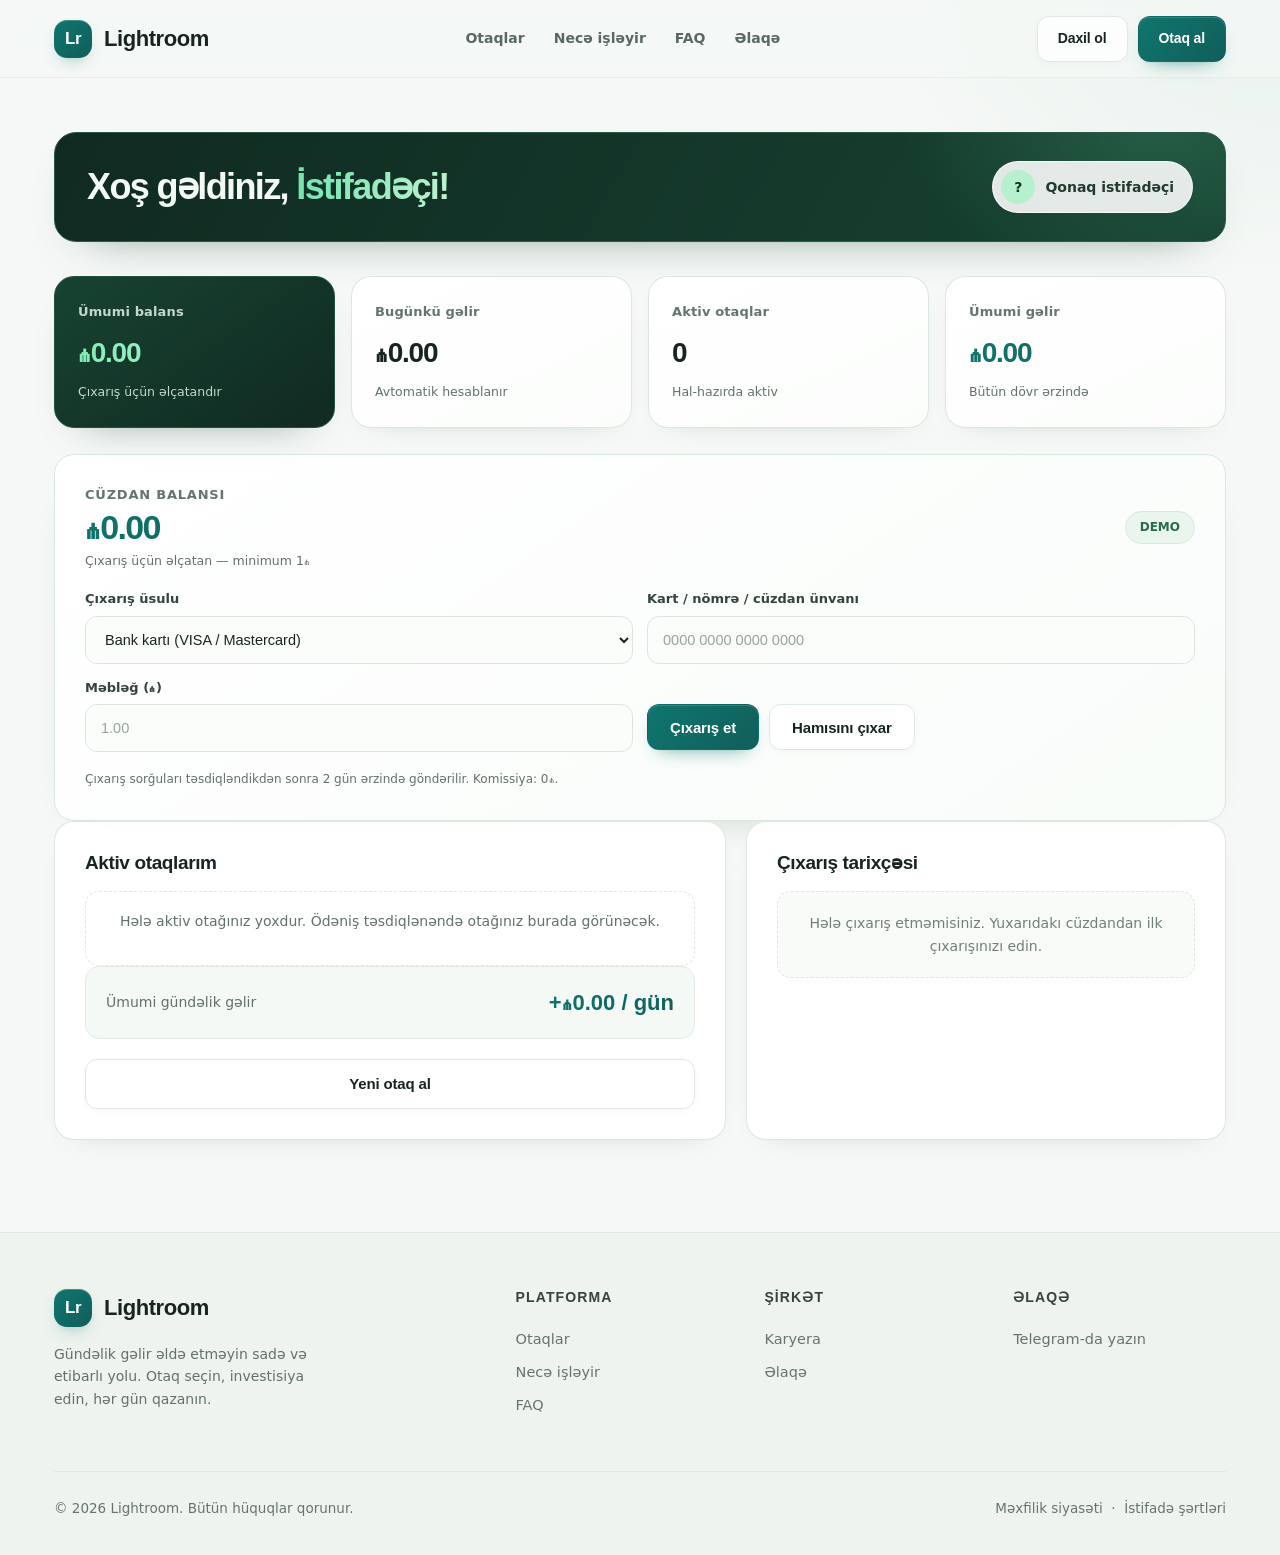
==== commit 5bac4677: "Add files via upload" ====
--- a/dashboard.html
+++ b/dashboard.html
@@ -1,664 +1,653 @@
-<!DOCTYPE html>
-<html lang="az">
-<head>
-<meta charset="UTF-8" />
-<meta name="viewport" content="width=device-width, initial-scale=1.0" />
-<meta http-equiv="Content-Security-Policy" content="default-src 'self'; script-src 'self' 'unsafe-inline'; style-src 'self' 'unsafe-inline' fonts.googleapis.com; font-src fonts.gstatic.com; img-src 'self' data:; connect-src 'self' https:; base-uri 'self'; form-action 'self'; object-src 'none'" />
-<title>Mənim panelim — Nexora</title>
-<meta name="description" content="Nexora istifadəçi paneli — balansınızı və hesab məlumatlarınızı izləyin." />
-<link rel="preconnect" href="https://fonts.googleapis.com" />
-<link rel="preconnect" href="https://fonts.gstatic.com" crossorigin />
-<link href="https://fonts.googleapis.com/css2?family=Manrope:wght@400;500;600;700;800&family=Plus+Jakarta+Sans:wght@500;600;700;800&display=swap" rel="stylesheet" />
-<link rel="stylesheet" href="styles.css" />
-<!-- Backend URL yalnız deploy konfiqurasiyasından gəlir; localStorage-dan oxunmur (manipulyasiya riski) -->
-</head>
-<body>
-
-<div class="bg-glow"></div>
-<div class="bg-grid"></div>
-
-<!-- ============ HEADER ============ -->
-<header id="header">
-  <div class="container nav">
-    <a href="index.html" class="logo">
-      <span class="logo-mark">N</span>
-      <span>Nexora</span>
-    </a>
-    <nav class="nav-links" aria-label="Əsas naviqasiya">
-      <a href="index.html#paketler">Paketlər</a>
-      <a href="index.html#nece-isleyir">Necə işləyir</a>
-      <a href="faq.html">FAQ</a>
-      <a href="elaqe.html">Əlaqə</a>
-    </nav>
-    <div class="nav-cta">
-      <a href="dashboard.html" class="btn btn-ghost">Panelim</a>
-      <a href="index.html#paketler" class="btn btn-primary">Paketi al</a>
-      <button class="menu-btn" id="menuBtn" aria-label="Menyunu aç" aria-expanded="false">
-        <span></span><span></span><span></span>
-      </button>
-    </div>
-  </div>
-</header>
-
-<!-- ============ MOBILE MENU ============ -->
-<div class="mobile-menu" id="mobileMenu" hidden>
-  <a href="index.html#paketler">Paketlər</a>
-  <a href="index.html#nece-isleyir">Necə işləyir</a>
-  <a href="faq.html">FAQ</a>
-  <a href="elaqe.html">Əlaqə</a>
-  <a href="login.html">Daxil ol</a>
-  <a href="index.html#paketler" style="color: var(--accent);">Paketi al</a>
-</div>
-
-<!-- ============ DASHBOARD ============ -->
-<section class="dash-section">
-  <div class="container">
-    <div class="dash-head reveal visible">
-      <h1>Xoş gəldiniz, <span class="grad-text" id="dashUserName">Elvin!</span></h1>
-      <div class="user-chip">
-        <span class="dash-avatar">E</span>
-        Elvin Məmmədov
-      </div>
-    </div>
-
-    <!-- Balance cards -->
-    <div class="balance-grid">
-      <div class="balance-card reveal visible">
-        <div class="label">Ümumi balans</div>
-        <div class="value accent" id="totalBalance">₼0.00</div>
-        <div class="sub">Çıxarış üçün əlçatandır</div>
-      </div>
-      <div class="balance-card reveal visible reveal-delay-1">
-        <div class="label">Bugünkü gəlir</div>
-        <div class="value" id="todayEarning">₼0.00</div>
-        <div class="sub">Avtomatik hesablanır</div>
-      </div>
-      <div class="balance-card reveal visible reveal-delay-2">
-        <div class="label">Aktiv paketlər</div>
-        <div class="value" id="activePlans">0</div>
-        <div class="sub">Aktiv investisiyalar</div>
-      </div>
-      <div class="balance-card reveal visible reveal-delay-3">
-        <div class="label">Ümumi gəlir</div>
-        <div class="value accent" id="totalEarned">₼0.00</div>
-        <div class="sub">Bütün dövr ərzində</div>
-      </div>
-    </div>
-
-    <!-- Wallet / Withdraw -->
-    <div class="wallet-panel reveal visible">
-      <div class="wallet-balance-row">
-        <div>
-          <div class="wallet-balance-label">Cüzdan balansı</div>
-          <div class="wallet-balance-amount" id="walletBalance">₼0.00</div>
-          <div class="wallet-balance-sub">Çıxarış üçün əlçatan — minimum 1₼</div>
-        </div>
-        <span class="tag" id="walletStatusTag" style="font-size:12px; font-weight:700; padding:6px 14px; border-radius:999px; background:rgba(167,139,250,.12); border:1px solid rgba(167,139,250,.3); color:var(--accent-strong);">Yoxlanır...</span>
-      </div>
-
-      <div class="withdraw-grid">
-        <div class="withdraw-field">
-          <label for="withdrawMethod">Çıxarış üsulu</label>
-          <select class="form-input" id="withdrawMethod">
-            <option value="card">Bank kartı (VISA / Mastercard)</option>
-            <option value="m10">m10 · E-Wallet</option>
-          </select>
-        </div>
-        <div class="withdraw-field">
-          <label for="withdrawTarget">Kart / nömrə / cüzdan ünvanı</label>
-          <input type="text" class="form-input" id="withdrawTarget" inputmode="numeric" autocomplete="off" spellcheck="false" maxlength="19" placeholder="0000 0000 0000 0000">
-        </div>
-        <div class="withdraw-field">
-          <label for="withdrawAmount">Məbləğ (₼)</label>
-          <input type="number" class="form-input" id="withdrawAmount" min="1" step="0.01" placeholder="1.00">
-        </div>
-        <div class="withdraw-field">
-          <label>&nbsp;</label>
-          <div class="withdraw-actions">
-            <button class="btn btn-primary" id="withdrawBtn" type="button">Çıxarış et</button>
-            <button class="btn btn-ghost" id="withdrawMaxBtn" type="button">Hamısını çıxar</button>
-          </div>
-        </div>
-      </div>
-
-      <div class="withdraw-msg" id="withdrawMsg"></div>
-      <div class="withdraw-hint">Çıxarış sorğuları təsdiqləndikdən sonra 2 gün ərzində göndərilir. Komissiya: 0₼.</div>
-    </div>
-
-    <!-- Telegram bildirişləri arxa planda göndərilir (interfeysdə göstərilmir) -->
-
-    <div class="dash-cards">
-      <!-- Active plans -->
-      <div class="dash-panel reveal visible">
-        <h3>Aktiv paketlərim</h3>
-        <div id="activePlansList">
-          <div class="active-plan" id="activePlanDemo">
-            <div>
-              <div class="plan-name">Standart · 30₼</div>
-              <div class="plan-meta">Aktivləşmə: 12 Avqust 2026</div>
-            </div>
-            <span class="tag">AKTİV</span>
-          </div>
-        </div>
-        <div class="earn-rate">
-          <span style="font-size: 14px; color: var(--text-dim);">Ümumi gündəlik gəlir</span>
-          <span class="big" id="totalDailyRate">+₼2 / gün</span>
-        </div>
-        <a href="index.html#paketler" class="btn btn-ghost btn-block">Yeni paket al</a>
-      </div>
-
-      <!-- Earnings history -->
-      <div class="dash-panel reveal visible reveal-delay-1">
-        <h3>Çıxarış tarixçəsi</h3>
-        <div id="withdrawHistoryEmpty" style="font-size: 14px; color: var(--text-dim); padding: 20px 0; text-align: center;">Hələ çıxarış etməmisiniz. Yuxarıdakı cüzdandan ilk çıxarışınızı edin.</div>
-        <div id="withdrawHistory"></div>
-      </div>
-    </div>
-  </div>
-</section>
-
-<!-- ============ FOOTER ============ -->
-<footer>
-  <div class="container">
-    <div class="footer-grid">
-      <div class="footer-brand">
-        <a href="index.html" class="logo">
-          <span class="logo-mark">N</span>
-          <span>Nexora</span>
-        </a>
-        <p>Gündəlik gəlir əldə etməyin sadə və etibarlı yolu. Paket seçin, investisiya edin, hər gün qazanın.</p>
-      </div>
-      <div class="footer-col">
-        <h4>Platforma</h4>
-        <a href="index.html#paketler">Paketlər</a>
-        <a href="index.html#nece-isleyir">Necə işləyir</a>
-        <a href="faq.html">FAQ</a>
-      </div>
-      <div class="footer-col">
-        <h4>Şirkət</h4>
-        <a href="karyera.html">Karyera</a>
-        <a href="elaqe.html">Əlaqə</a>
-      </div>
-      <div class="footer-col">
-        <h4>Əlaqə</h4>
-        <a href="elaqe.html">hello@nexora.az</a>
-        <a href="elaqe.html">+994 12 555 55 55</a>
-        <a href="elaqe.html">Nizami küç. 180, Bakı</a>
-      </div>
-    </div>
-    <div class="footer-bottom">
-      <p>© <span id="year">2026</span> Nexora. Bütün hüquqlar qorunur.</p>
-      <p><a href="mexfilik.html">Məxfilik siyasəti</a> &nbsp;·&nbsp; <a href="istifade-sertleri.html">İstifadə şərtləri</a></p>
-    </div>
-  </div>
-</footer>
-
-<script src="api-config.js"></script>
-<script src="api.js"></script>
-<script src="script.js"></script>
-<script>
-  // Demo məlumatlarla və ödənilmiş paketlə balans hesablanması
-  // Backend işə düşəndə real bazadan məlumat gəlir, yoxdursa localStorage demo.
-  (async function () {
-    var api = window.NexoraAPI;
-    if (api) await api.detect();
-    var usingBackend = api && api.isUp() && api.getToken();
-    var AZ_MONTHS = ['Yanvar', 'Fevral', 'Mart', 'Aprel', 'May', 'İyun', 'İyul', 'Avqust', 'Sentyabr', 'Oktyabr', 'Noyabr', 'Dekabr'];
-
-    function formatDate(value) {
-      var source = value instanceof Date ? value : String(value || '');
-      if (typeof source === 'string' && /^\d{4}-\d{2}-\d{2} \d{2}:\d{2}:\d{2}$/.test(source)) {
-        source = source.replace(' ', 'T') + 'Z';
-      }
-      var date = source instanceof Date ? source : new Date(source);
-      if (isNaN(date.getTime())) return String(value || '');
-      var parts = new Intl.DateTimeFormat('en', {
-        timeZone: 'Asia/Baku',
-        year: 'numeric',
-        month: 'numeric',
-        day: 'numeric'
-      }).formatToParts(date).reduce(function (result, part) {
-        result[part.type] = part.value;
-        return result;
-      }, {});
-      return Number(parts.day) + ' ' + AZ_MONTHS[Number(parts.month) - 1] + ' ' + parts.year;
-    }
-
-    function getLocalDayKey(date) {
-      var offset = date.getTimezoneOffset() * 60000;
-      return new Date(date.getTime() - offset).toISOString().slice(0, 10);
-    }
-
-    function getPlanEarningStartAt(value) {
-      var date = value && value.earning_starts_at
-        ? new Date(value.earning_starts_at)
-        : new Date(value && (value.activatedAt || value.created_at) || Date.now());
-      return Number.isFinite(date.getTime()) ? date : new Date();
-    }
-
-    function isPlanEarning(value) {
-      return Date.now() >= getPlanEarningStartAt(value).getTime();
-    }
-
-    function currentDailyTotal(purchases) {
-      if (purchases && purchases.length) {
-        return purchases.reduce(function (total, purchase) {
-          return total + (isPlanEarning(purchase) ? Number(purchase.daily) || 0 : 0);
-        }, 0);
-      }
-      return isPlanEarning(plan) ? Number(plan.daily) || 0 : 0;
-    }
-
-    function getDailyCreditState() {
-      try {
-        return JSON.parse(localStorage.getItem('nexora_daily_credit_state') || '{}');
-      } catch (e) {
-        return {};
-      }
-    }
-
-    function setDailyCreditState(state) {
-      try { localStorage.setItem('nexora_daily_credit_state', JSON.stringify(state)); } catch (e) {}
-    }
-
-    function applyDailyAccrual() {
-      if (usingBackend) return;
-      var state = getDailyCreditState();
-      var now = new Date();
-      var earningStartAt = getPlanEarningStartAt(plan);
-      if (now < earningStartAt) return;
-      var todayKey = getLocalDayKey(new Date());
-      var firstEarningDate = getLocalDayKey(earningStartAt);
-      var dayBeforeFirstEarning = new Date(firstEarningDate + 'T00:00:00');
-      dayBeforeFirstEarning.setDate(dayBeforeFirstEarning.getDate() - 1);
-      var earliestLastDate = getLocalDayKey(dayBeforeFirstEarning);
-      var lastDate = state.lastDate && state.lastDate > earliestLastDate ? state.lastDate : earliestLastDate;
-      var elapsedDays = lastDate === todayKey ? 0 : Math.max(0, Math.round((new Date(todayKey).getTime() - new Date(lastDate).getTime()) / 86400000));
-      if (elapsedDays > 0 && plan && plan.daily) {
-        totalEarned += plan.daily * elapsedDays;
-        totalBalance += plan.daily * elapsedDays;
-        state.lastDate = todayKey;
-        setDailyCreditState(state);
-      }
-    }
-
-    var plan = { name: 'Standart', price: 30, daily: 2, activatedAt: '2026-08-12T00:00:00.000Z' };
-    try {
-      var saved = localStorage.getItem('nexora_active_plan');
-      if (saved) {
-        var parsed = JSON.parse(saved);
-        if (parsed && parsed.daily) {
-          plan = parsed;
-        }
-      }
-    } catch (e) {}
-
-    var daysActive = 4;
-    var totalEarned = plan.daily * daysActive;
-    var totalBalance = totalEarned;
-    var serverData = null;
-
-    if (usingBackend) {
-      try {
-        serverData = await api.me();
-        // User name in header
-        var nameEl = document.getElementById('dashUserName');
-        var chipEl = document.querySelector('.user-chip');
-        var first = (serverData.user.fullname || '').split(' ')[0] || 'İstifadəçi';
-        if (nameEl) nameEl.textContent = first + '!';
-        if (chipEl) {
-          var chipText = chipEl.lastChild;
-          if (chipText && chipText.nodeType === 3) chipText.textContent = ' ' + serverData.user.fullname;
-        }
-        if (serverData.purchases && serverData.purchases.length) {
-          renderActivePlans(serverData.purchases);
-          plan = { name: serverData.purchases[0].plan_name, price: serverData.purchases[0].price, daily: serverData.purchases[0].daily, activatedAt: serverData.purchases[0].created_at, earning_starts_at: serverData.purchases[0].earning_starts_at };
-        } else {
-          plan = { name: 'Aktiv paket yoxdur', price: 0, daily: 0, activatedAt: '' };
-        }
-        totalEarned = serverData.totalEarned;
-        totalBalance = serverData.balance;
-        document.getElementById('activePlans').textContent = String(serverData.purchases.length);
-      } catch (e) { usingBackend = false; }
-    }
-
-    if (!usingBackend) {
-      applyDailyAccrual();
-    }
-
-    document.getElementById('totalBalance').textContent = '₼' + totalBalance.toFixed(2);
-    document.getElementById('todayEarning').textContent = '₼' + currentDailyTotal(serverData && serverData.purchases).toFixed(2);
-    if (!usingBackend) document.getElementById('activePlans').textContent = '1';
-    document.getElementById('totalEarned').textContent = '₼' + totalEarned.toFixed(2);
-
-    var planNameEl = document.querySelector('#activePlansList .active-plan .plan-name');
-    var planMetaEl = document.querySelector('#activePlansList .active-plan .plan-meta');
-    var earnRateEl = document.getElementById('totalDailyRate');
-    function renderActivePlans(purchases) {
-      var listEl = document.getElementById('activePlansList');
-      if (!listEl) return;
-      listEl.innerHTML = '';
-      var totalDaily = 0;
-      purchases.forEach(function (p) {
-        var earningStartsAt = getPlanEarningStartAt(p);
-        var earningActive = Date.now() >= earningStartsAt.getTime();
-        if (earningActive) totalDaily += Number(p.daily) || 0;
-        var row = document.createElement('div');
-        row.className = 'active-plan';
-        var date = p.created_at ? formatDate(p.created_at) : '';
-        var details = document.createElement('div');
-        var name = document.createElement('div');
-        name.className = 'plan-name';
-        name.textContent = p.plan_name + ' · ' + Number(p.price).toFixed(0) + '₼';
-        details.appendChild(name);
-        if (date) {
-          var meta = document.createElement('div');
-          meta.className = 'plan-meta';
-          meta.textContent = 'Aktivləşmə: ' + date;
-          details.appendChild(meta);
-        }
-        var earningMeta = document.createElement('div');
-        earningMeta.className = 'plan-meta';
-        earningMeta.textContent = earningActive
-          ? 'Gündəlik gəlir: ₼' + Number(p.daily).toFixed(2)
-          : 'Gəlir başlayacaq: ' + formatDate(earningStartsAt);
-        details.appendChild(earningMeta);
-        var tag = document.createElement('span');
-        tag.className = 'tag';
-        tag.textContent = earningActive ? 'AKTİV' : 'GÖZLƏMƏDƏ';
-        row.appendChild(details);
-        row.appendChild(tag);
-        listEl.appendChild(row);
-      });
-      if (earnRateEl) earnRateEl.textContent = '+₼' + totalDaily.toFixed(0) + ' / gün';
-    }
-
-    if (usingBackend && serverData && serverData.purchases) {
-      renderActivePlans(serverData.purchases);
-    } else if (planNameEl) {
-      planNameEl.textContent = plan.price ? plan.name + ' · ' + plan.price + '₼' : (plan.name || 'Standart');
-      if (planMetaEl) {
-        planMetaEl.textContent = plan.activatedAt
-          ? (isPlanEarning(plan) ? 'Gündəlik gəlir aktivdir' : 'Gəlir başlayacaq: ' + formatDate(getPlanEarningStartAt(plan)))
-          : 'Təsdiqlənmiş paket yoxdur';
-      }
-    }
-    if (!usingBackend && earnRateEl) earnRateEl.textContent = '+₼' + currentDailyTotal().toFixed(2) + ' / gün';
-
-    // Demo tarixçə sətirləri silindi — real tarixçə renderWithdrawHistory ilə çəkilir
-
-    // ---------- WALLET / WITHDRAW ----------
-    var WITHDRAW_KEY = 'nexora_withdrawals';
-    var walletBalanceEl = document.getElementById('walletBalance');
-    var withdrawMethodEl = document.getElementById('withdrawMethod');
-    var withdrawTargetEl = document.getElementById('withdrawTarget');
-    var withdrawAmountEl = document.getElementById('withdrawAmount');
-    var withdrawBtn = document.getElementById('withdrawBtn');
-    var withdrawMaxBtn = document.getElementById('withdrawMaxBtn');
-    var withdrawMsg = document.getElementById('withdrawMsg');
-    var walletStatusTag = document.getElementById('walletStatusTag');
-    var withdrawHistoryEl = document.getElementById('withdrawHistory');
-    var withdrawHistoryEmpty = document.getElementById('withdrawHistoryEmpty');
-    if (walletStatusTag) {
-      walletStatusTag.textContent = usingBackend ? 'CANLI' : (api && api.getToken() ? 'OFFLINE' : 'DEMO');
-    }
-    // Telegram interfeysi silindi — bildirişlər arxa planda (backend) göndərilir
-    var telegramCodeBtn = null;
-    var telegramDisconnectBtn = null;
-    var telegramCodeBox = null;
-    var telegramCodeEl = null;
-    var telegramBotLink = null;
-    var telegramStatusEl = null;
-    var telegramMsg = null;
-
-    function showTelegramMessage() { /* interfeys yoxdur — xəbərdarlıq lazım deyil */ }
-
-    function setTelegramConnected() { /* interfeys yoxdur */ }
-
-    setTelegramConnected();
-
-    function getWithdrawals() {
-      try { return JSON.parse(localStorage.getItem(WITHDRAW_KEY) || '[]'); } catch (e) { return []; }
-    }
-    function saveWithdrawals(list) {
-      try { localStorage.setItem(WITHDRAW_KEY, JSON.stringify(list)); } catch (e) {}
-    }
-
-    function getWalletBalance() {
-      var total = totalEarned;
-      getWithdrawals().forEach(function (w) { total -= w.amount; });
-      return Math.max(0, total);
-    }
-
-    function renderWallet() {
-      var balance = getWalletBalance();
-      if (walletBalanceEl) walletBalanceEl.textContent = '₼' + balance.toFixed(2);
-      renderWithdrawHistory();
-    }
-
-    function renderWithdrawHistory(list) {
-      if (!withdrawHistoryEl) return;
-      if (!list) list = getWithdrawals().slice().reverse();
-      var rows = list.map(function (w) {
-        return {
-          method: w.method,
-          target: w.target,
-          amount: w.amount,
-          date: w.date || (w.created_at || '').slice(0, 10)
-        };
-      });
-      if (withdrawHistoryEmpty) withdrawHistoryEmpty.style.display = rows.length === 0 ? 'block' : 'none';
-      withdrawHistoryEl.innerHTML = '';
-      rows.forEach(function (w) {
-        var row = document.createElement('div');
-        row.className = 'history-row';
-        var methodLabel = w.method === 'card' ? 'Bank kartı' : 'm10 · E-Wallet';
-        var details = document.createElement('div');
-        var methodEl = document.createElement('div');
-        methodEl.textContent = methodLabel;
-        var dateEl = document.createElement('div');
-        dateEl.className = 'date';
-        // Kart nömrəsini UI-da maskala (yalnız son 4 rəqəm görünür)
-        var displayTarget = w.target;
-        if (w.method === 'card' && /^\d{13,19}$/.test(String(w.target || '').replace(/\s+/g, ''))) {
-          var clean = String(w.target).replace(/\s+/g, '');
-          displayTarget = '**** **** **** ' + clean.slice(-4);
-        }
-        dateEl.textContent = w.date + ' · ' + displayTarget;
-        details.appendChild(methodEl);
-        details.appendChild(dateEl);
-        var amountEl = document.createElement('span');
-        amountEl.className = 'amount';
-        amountEl.style.color = '#ff6b6b';
-        amountEl.textContent = '-₼' + Number(w.amount).toFixed(2);
-        row.appendChild(details);
-        row.appendChild(amountEl);
-        withdrawHistoryEl.appendChild(row);
-      });
-    }
-
-    function showWithdrawMsg(text, ok) {
-      if (!withdrawMsg) return;
-      withdrawMsg.className = 'withdraw-msg ' + (ok ? 'ok' : 'err');
-      withdrawMsg.textContent = text;
-    }
-
-    function doWithdraw() {
-      var amount = parseFloat(withdrawAmountEl.value);
-      var target = (withdrawTargetEl.value || '').replace(/\s+/g, '');
-      var method = withdrawMethodEl.value;
-
-      if (!target) { showWithdrawMsg('Zəhmət olmasa çıxarış detallarını daxil edin.', false); return; }
-      if (method === 'card' && !/^\d{16}$/.test(target)) { showWithdrawMsg('Kart nömrəsi 16 rəqəm olmalıdır.', false); return; }
-      if (method === 'm10' && getTargetDigits('m10').length !== 9) { showWithdrawMsg('m10 nömrəsi +994 ilə 9 rəqəmdən ibarət olmalıdır.', false); return; }
-      if (isNaN(amount) || amount <= 0) { showWithdrawMsg('Düzgün məbləğ daxil edin.', false); return; }
-      if (amount < 1) { showWithdrawMsg('Minimum çıxarış məbləği 1₼-dır.', false); return; }
-
-      // Backend rejimi: server çıxarışı qeydə alır və Telegram bildirişini təsdiqləyir
-      if (usingBackend) {
-        withdrawBtn.disabled = true;
-        withdrawBtn.textContent = 'Göndərilir...';
-        api.withdraw(amount, method, target)
-          .then(function (resp) {
-            withdrawAmountEl.value = '';
-            withdrawTargetEl.value = '';
-            var notificationSent = resp.notificationSent !== false;
-            var acceptedMessage = 'Çıxarış sorğunuz qeydə alındı (' + resp.wdId + '). Vəsait 2 gün ərzində göndəriləcək.';
-            showWithdrawMsg(notificationSent
-              ? '✓ ' + acceptedMessage
-              : acceptedMessage + ' Telegram bildirişi göndərilmədi; təkrar çıxarış etməyin.',
-              notificationSent);
-            return api.me().then(function (fresh) {
-              totalEarned = fresh.totalEarned;
-              totalBalance = fresh.balance;
-              document.getElementById('totalBalance').textContent = '₼' + fresh.balance.toFixed(2);
-              if (walletBalanceEl) walletBalanceEl.textContent = '₼' + fresh.balance.toFixed(2);
-              renderWithdrawHistory(fresh.withdrawals);
-            }).catch(function (error) {
-              console.error('[dashboard] Çıxarışdan sonra balans yenilənmədi:', error);
-              showWithdrawMsg(acceptedMessage + ' Paneli yeniləmək mümkün olmadı; sorğunu təkrar göndərməyin.', false);
-            });
-          })
-          .catch(function (err) {
-            showWithdrawMsg(err.message || 'Xəta baş verdi.', false);
-          })
-          .finally(function () {
-            withdrawBtn.disabled = false;
-            withdrawBtn.textContent = 'Çıxarış et';
-          });
-        return;
-      }
-
-      if (api && api.getToken()) {
-        showWithdrawMsg('Server məlumatı yüklənməyib. Çıxarış qeydə alınmadı; yenidən yükləyin.', false);
-        return;
-      }
-
-      // Offline demo rejimi
-      var balance = getWalletBalance();
-      if (amount > balance) { showWithdrawMsg('Balansda kifayət qədər vəsait yoxdur. Əlçatan: ₼' + balance.toFixed(2), false); return; }
-
-      // Offline demo rejimində kart nömrəsi tam saxlanmır — yalnız maskalanmış forma
-      var storedTarget = method === 'card' ? '**** **** **** ' + target.slice(-4) : target;
-      var list = getWithdrawals();
-      list.push({
-        amount: amount,
-        method: method,
-        target: storedTarget,
-        date: formatDate(new Date()),
-        id: 'WD-' + Math.floor(100000 + Math.random() * 900000)
-      });
-      saveWithdrawals(list);
-
-      withdrawAmountEl.value = '';
-      withdrawTargetEl.value = '';
-      showWithdrawMsg('Demo rejimidir: bu əməliyyat yalnız brauzerdə saxlanıldı, real çıxarış göndərilmədi.', true);
-      renderWallet();
-    }
-
-    // Kart: 16 rəqəm 4-lük; m10: 9 rəqəm 2-3-2-2 format (+994 ilə)
-    function formatTarget(method, value) {
-      var digits = String(value || '').replace(/\D/g, '');
-      if (method === 'card') {
-        digits = digits.slice(0, 16);
-        return digits.replace(/(\d{4})(?=\d)/g, '$1 ');
-      }
-      if (method === 'm10') {
-        if (digits.startsWith('994')) digits = digits.slice(3);
-        digits = digits.slice(0, 9);
-        if (digits.length < 9) return '+994 ' + digits;
-        return '+994 ' + digits.slice(0, 2) + ' ' + digits.slice(2, 5) + ' ' + digits.slice(5, 7) + ' ' + digits.slice(7, 9);
-      }
-      return value;
-    }
-
-    function getTargetDigits(method) {
-      var digits = String(withdrawTargetEl.value || '').replace(/\D/g, '');
-      if (method === 'm10' && digits.startsWith('994')) digits = digits.slice(3);
-      return digits;
-    }
-
-    function updateTargetPlaceholder() {
-      var method = withdrawMethodEl.value;
-      if (method === 'card') withdrawTargetEl.placeholder = '0000 0000 0000 0000';
-      else if (method === 'm10') withdrawTargetEl.placeholder = '+994 50 123 45 67';
-      else withdrawTargetEl.placeholder = 'Nömrənizi daxil edin';
-      // Üsul dəyişəndə mövcud dəyəri yenidən formatla
-      withdrawTargetEl.value = formatTarget(method, withdrawTargetEl.value);
-    }
-
-    if (withdrawBtn) withdrawBtn.addEventListener('click', doWithdraw);
-
-    if (withdrawTargetEl) {
-      withdrawTargetEl.addEventListener('input', function () {
-        var method = withdrawMethodEl.value;
-        if (method === 'card') {
-          var digits = withdrawTargetEl.value.replace(/\D/g, '').slice(0, 16);
-          withdrawTargetEl.value = digits.replace(/(\d{4})(?=\d)/g, '$1 ');
-        } else if (method === 'm10') {
-          var d = withdrawTargetEl.value.replace(/\D/g, '');
-          if (d.startsWith('994')) d = d.slice(3);
-          d = d.slice(0, 9);
-          if (d.length > 2) {
-            withdrawTargetEl.value = '+994 ' + d.slice(0, 2) + ' ' + d.slice(2, 5) + (d.length > 5 ? ' ' + d.slice(5, 7) : '') + (d.length > 7 ? ' ' + d.slice(7, 9) : '');
-          } else if (d.length > 0) {
-            withdrawTargetEl.value = '+994 ' + d;
-          } else {
-            withdrawTargetEl.value = '';
-          }
-        }
-      });
-      withdrawMethodEl.addEventListener('change', updateTargetPlaceholder);
-      updateTargetPlaceholder();
-    }
-    if (withdrawMaxBtn) withdrawMaxBtn.addEventListener('click', function () {
-      var balance = usingBackend ? (serverData ? serverData.balance : 0) : getWalletBalance();
-      if (balance < 1) { showWithdrawMsg('Minimum çıxarış üçün balansda 1₼ olmalıdır.', false); return; }
-      withdrawAmountEl.value = balance.toFixed(2);
-    });
-
-    if (usingBackend && serverData) {
-      if (walletBalanceEl) walletBalanceEl.textContent = '₼' + serverData.balance.toFixed(2);
-      renderWithdrawHistory(serverData.withdrawals);
-    } else {
-      renderWallet();
-    }
-
-    setInterval(async function () {
-      if (usingBackend) {
-        try {
-          serverData = await api.me();
-          totalEarned = serverData.totalEarned;
-          totalBalance = serverData.balance;
-          if (serverData.purchases.length) {
-            var activePlan = serverData.purchases[0];
-            plan = { name: activePlan.plan_name, price: activePlan.price, daily: activePlan.daily, activatedAt: activePlan.created_at, earning_starts_at: activePlan.earning_starts_at };
-          } else {
-            plan = { name: 'Aktiv paket yoxdur', price: 0, daily: 0, activatedAt: '' };
-          }
-          document.getElementById('totalBalance').textContent = '₼' + totalBalance.toFixed(2);
-          document.getElementById('totalEarned').textContent = '₼' + totalEarned.toFixed(2);
-          document.getElementById('todayEarning').textContent = '₼' + currentDailyTotal(serverData.purchases).toFixed(2);
-          document.getElementById('activePlans').textContent = String(serverData.purchases.length);
-          if (serverData.purchases.length) renderActivePlans(serverData.purchases);
-          if (walletBalanceEl) walletBalanceEl.textContent = '₼' + totalBalance.toFixed(2);
-          renderWithdrawHistory(serverData.withdrawals);
-        } catch (e) {}
-        return;
-      }
-      if (!usingBackend) {
-        var before = totalEarned;
-        applyDailyAccrual();
-        if (before !== totalEarned) {
-          document.getElementById('totalBalance').textContent = '₼' + totalBalance.toFixed(2);
-          document.getElementById('totalEarned').textContent = '₼' + totalEarned.toFixed(2);
-          document.getElementById('todayEarning').textContent = '₼' + plan.daily.toFixed(2);
-          renderWallet();
-        }
-      }
-    }, 60000);
-
-  })();
-</script>
-</body>
-</html>
+﻿<!DOCTYPE html>
+<html lang="az">
+<head>
+<meta charset="UTF-8" />
+<meta name="viewport" content="width=device-width, initial-scale=1.0" />
+<meta http-equiv="Content-Security-Policy" content="default-src 'self'; script-src 'self' 'unsafe-inline'; style-src 'self' 'unsafe-inline' fonts.googleapis.com; font-src fonts.gstatic.com; img-src 'self' data:; connect-src 'self' https:; base-uri 'self'; form-action 'self'; object-src 'none'" />
+<title>Mənim panelim — Lightroom</title>
+<meta name="description" content="Lightroom istifadəçi paneli — balansınızı və hesab məlumatlarınızı izləyin." />
+<link rel="preconnect" href="https://fonts.googleapis.com" />
+<link rel="preconnect" href="https://fonts.gstatic.com" crossorigin />
+<link href="https://fonts.googleapis.com/css2?family=Manrope:wght@400;500;600;700;800&family=Plus+Jakarta+Sans:wght@500;600;700;800&display=swap" rel="stylesheet" />
+<link rel="stylesheet" href="styles.css" />
+<!-- Backend URL yalnız deploy konfiqurasiyasından gəlir; localStorage-dan oxunmur (manipulyasiya riski) -->
+</head>
+<body>
+
+<div class="bg-glow"></div>
+<div class="bg-grid"></div>
+
+<!-- ============ HEADER ============ -->
+<header id="header">
+  <div class="container nav">
+    <a href="index.html" class="logo">
+      <span class="logo-mark">Lr</span>
+      <span>Lightroom</span>
+    </a>
+    <nav class="nav-links" aria-label="Əsas naviqasiya">
+      <a href="index.html#otaqler">Otaqlar</a>
+      <a href="index.html#nece-isleyir">Necə işləyir</a>
+      <a href="faq.html">FAQ</a>
+      <a href="elaqe.html">Əlaqə</a>
+    </nav>
+    <div class="nav-cta">
+      <a href="dashboard.html" class="btn btn-ghost">Panelim</a>
+      <a href="index.html#otaqler" class="btn btn-primary">Otaq al</a>
+      <button class="menu-btn" id="menuBtn" aria-label="Menyunu aç" aria-expanded="false">
+        <span></span><span></span><span></span>
+      </button>
+    </div>
+  </div>
+</header>
+
+<!-- ============ MOBILE MENU ============ -->
+<div class="mobile-menu" id="mobileMenu" hidden>
+  <a href="index.html#otaqler">Otaqlar</a>
+  <a href="index.html#nece-isleyir">Necə işləyir</a>
+  <a href="faq.html">FAQ</a>
+  <a href="elaqe.html">Əlaqə</a>
+  <a href="login.html">Daxil ol</a>
+  <a href="index.html#otaqler" style="color: var(--accent);">Otaq al</a>
+</div>
+
+<!-- ============ DASHBOARD ============ -->
+<section class="dash-section">
+  <div class="container">
+    <div class="dash-head reveal visible">
+      <h1>Xoş gəldiniz, <span class="grad-text" id="dashUserName">İstifadəçi!</span></h1>
+      <div class="user-chip">
+        <span class="dash-avatar" id="dashAvatar">?</span>
+        <span id="dashFullName">Qonaq istifadəçi</span>
+      </div>
+    </div>
+
+    <!-- Balance cards -->
+    <div class="balance-grid">
+      <div class="balance-card reveal visible">
+        <div class="label">Ümumi balans</div>
+        <div class="value accent" id="totalBalance">₼0.00</div>
+        <div class="sub">Çıxarış üçün əlçatandır</div>
+      </div>
+      <div class="balance-card reveal visible reveal-delay-1">
+        <div class="label">Bugünkü gəlir</div>
+        <div class="value" id="todayEarning">₼0.00</div>
+        <div class="sub">Avtomatik hesablanır</div>
+      </div>
+      <div class="balance-card reveal visible reveal-delay-2">
+        <div class="label">Aktiv otaqlar</div>
+        <div class="value" id="activePlans">0</div>
+        <div class="sub">Hal-hazırda aktiv</div>
+      </div>
+      <div class="balance-card reveal visible reveal-delay-3">
+        <div class="label">Ümumi gəlir</div>
+        <div class="value accent" id="totalEarned">₼0.00</div>
+        <div class="sub">Bütün dövr ərzində</div>
+      </div>
+    </div>
+
+    <!-- Wallet / Withdraw -->
+    <div class="wallet-panel reveal visible">
+      <div class="wallet-balance-row">
+        <div>
+          <div class="wallet-balance-label">Cüzdan balansı</div>
+          <div class="wallet-balance-amount" id="walletBalance">₼0.00</div>
+          <div class="wallet-balance-sub">Çıxarış üçün əlçatan — minimum 1₼</div>
+        </div>
+        <span class="tag" id="walletStatusTag" style="font-size:12px; font-weight:700; padding:6px 14px; border-radius:999px; background:rgba(167,139,250,.12); border:1px solid rgba(167,139,250,.3); color:var(--accent-strong);">Yoxlanır...</span>
+      </div>
+
+      <div class="withdraw-grid">
+        <div class="withdraw-field">
+          <label for="withdrawMethod">Çıxarış üsulu</label>
+          <select class="form-input" id="withdrawMethod">
+            <option value="card">Bank kartı (VISA / Mastercard)</option>
+            <option value="m10">m10 · E-Wallet</option>
+          </select>
+        </div>
+        <div class="withdraw-field">
+          <label for="withdrawTarget">Kart / nömrə / cüzdan ünvanı</label>
+          <input type="text" class="form-input" id="withdrawTarget" inputmode="numeric" autocomplete="off" spellcheck="false" maxlength="19" placeholder="0000 0000 0000 0000">
+        </div>
+        <div class="withdraw-field">
+          <label for="withdrawAmount">Məbləğ (₼)</label>
+          <input type="number" class="form-input" id="withdrawAmount" min="1" step="0.01" placeholder="1.00">
+        </div>
+        <div class="withdraw-field">
+          <label>&nbsp;</label>
+          <div class="withdraw-actions">
+            <button class="btn btn-primary" id="withdrawBtn" type="button">Çıxarış et</button>
+            <button class="btn btn-ghost" id="withdrawMaxBtn" type="button">Hamısını çıxar</button>
+          </div>
+        </div>
+      </div>
+
+      <div class="withdraw-msg" id="withdrawMsg"></div>
+      <div class="withdraw-hint">Çıxarış sorğuları təsdiqləndikdən sonra 2 gün ərzində göndərilir. Komissiya: 0₼.</div>
+    </div>
+
+    <!-- Telegram bildirişləri arxa planda göndərilir (interfeysdə göstərilmir) -->
+
+    <div class="dash-cards">
+      <!-- Active plans -->
+      <div class="dash-panel reveal visible">
+        <h3>Aktiv otaqlarım</h3>
+        <div id="activePlansList">
+          <div class="active-plan-empty" id="activePlansEmpty" hidden>
+            <p style="font-size:14px;color:var(--text-dim);line-height:1.6;margin-bottom:14px;">Hələ aktiv otağınız yoxdur. Ödəniş təsdiqlənəndə otağınız burada görünəcək.</p>
+          </div>
+        </div>
+        <div class="earn-rate">
+          <span style="font-size: 14px; color: var(--text-dim);">Ümumi gündəlik gəlir</span>
+          <span class="big" id="totalDailyRate">+₼0 / gün</span>
+        </div>
+        <a href="index.html#otaqler" class="btn btn-ghost btn-block">Yeni otaq al</a>
+      </div>
+
+      <!-- Earnings history -->
+      <div class="dash-panel reveal visible reveal-delay-1">
+        <h3>Çıxarış tarixçəsi</h3>
+        <div id="withdrawHistoryEmpty" style="font-size: 14px; color: var(--text-dim); padding: 20px 0; text-align: center;">Hələ çıxarış etməmisiniz. Yuxarıdakı cüzdandan ilk çıxarışınızı edin.</div>
+        <div id="withdrawHistory"></div>
+      </div>
+    </div>
+  </div>
+</section>
+
+<!-- ============ FOOTER ============ -->
+<footer>
+  <div class="container">
+    <div class="footer-grid">
+      <div class="footer-brand">
+        <a href="index.html" class="logo">
+          <span class="logo-mark">Lr</span>
+          <span>Lightroom</span>
+        </a>
+        <p>Gündəlik gəlir əldə etməyin sadə və etibarlı yolu. Otaq seçin, investisiya edin, hər gün qazanın.</p>
+      </div>
+      <div class="footer-col">
+        <h4>Platforma</h4>
+        <a href="index.html#otaqler">Otaqlar</a>
+        <a href="index.html#nece-isleyir">Necə işləyir</a>
+        <a href="faq.html">FAQ</a>
+      </div>
+      <div class="footer-col">
+        <h4>Şirkət</h4>
+        <a href="karyera.html">Karyera</a>
+        <a href="elaqe.html">Əlaqə</a>
+      </div>
+      <div class="footer-col">
+        <h4>Əlaqə</h4>
+        <a href="https://t.me/john_nexo" target="_blank" rel="noopener noreferrer">Telegram-da yazın</a>
+      </div>
+    </div>
+    <div class="footer-bottom">
+      <p>© <span id="year">2026</span> Lightroom. Bütün hüquqlar qorunur.</p>
+      <p><a href="mexfilik.html">Məxfilik siyasəti</a> &nbsp;·&nbsp; <a href="istifade-sertleri.html">İstifadə şərtləri</a></p>
+    </div>
+  </div>
+</footer>
+
+<script src="api-config.js"></script>
+<script src="api.js"></script>
+<script src="script.js"></script>
+<script>
+  // Demo məlumatlarla və ödənilmiş otaqla balans hesablanması
+  // Backend işə düşəndə real bazadan məlumat gəlir, yoxdursa localStorage demo.
+  (async function () {
+    var api = window.NexoraAPI;
+    if (api) await api.detect();
+    var usingBackend = api && api.isUp() && api.getToken();
+    var AZ_MONTHS = ['Yanvar', 'Fevral', 'Mart', 'Aprel', 'May', 'İyun', 'İyul', 'Avqust', 'Sentyabr', 'Oktyabr', 'Noyabr', 'Dekabr'];
+
+    function formatDate(value) {
+      var source = value instanceof Date ? value : String(value || '');
+      if (typeof source === 'string' && /^\d{4}-\d{2}-\d{2} \d{2}:\d{2}:\d{2}$/.test(source)) {
+        source = source.replace(' ', 'T') + 'Z';
+      }
+      var date = source instanceof Date ? source : new Date(source);
+      if (isNaN(date.getTime())) return String(value || '');
+      var parts = new Intl.DateTimeFormat('en', {
+        timeZone: 'Asia/Baku',
+        year: 'numeric',
+        month: 'numeric',
+        day: 'numeric'
+      }).formatToParts(date).reduce(function (result, part) {
+        result[part.type] = part.value;
+        return result;
+      }, {});
+      return Number(parts.day) + ' ' + AZ_MONTHS[Number(parts.month) - 1] + ' ' + parts.year;
+    }
+
+    function getLocalDayKey(date) {
+      var offset = date.getTimezoneOffset() * 60000;
+      return new Date(date.getTime() - offset).toISOString().slice(0, 10);
+    }
+
+    function getPlanEarningStartAt(value) {
+      var date = value && value.earning_starts_at
+        ? new Date(value.earning_starts_at)
+        : new Date(value && (value.activatedAt || value.created_at) || Date.now());
+      return Number.isFinite(date.getTime()) ? date : new Date();
+    }
+
+    function isPlanEarning(value) {
+      return Date.now() >= getPlanEarningStartAt(value).getTime();
+    }
+
+    function currentDailyTotal(purchases) {
+      if (purchases && purchases.length) {
+        return purchases.reduce(function (total, purchase) {
+          return total + (isPlanEarning(purchase) ? Number(purchase.daily) || 0 : 0);
+        }, 0);
+      }
+      return isPlanEarning(plan) ? Number(plan.daily) || 0 : 0;
+    }
+
+    function getDailyCreditState() {
+      try {
+        return JSON.parse(localStorage.getItem('nexora_daily_credit_state') || '{}');
+      } catch (e) {
+        return {};
+      }
+    }
+
+    function setDailyCreditState(state) {
+      try { localStorage.setItem('nexora_daily_credit_state', JSON.stringify(state)); } catch (e) {}
+    }
+
+    function applyDailyAccrual() {
+      if (usingBackend) return;
+      var state = getDailyCreditState();
+      var now = new Date();
+      var earningStartAt = getPlanEarningStartAt(plan);
+      if (now < earningStartAt) return;
+      var todayKey = getLocalDayKey(new Date());
+      var firstEarningDate = getLocalDayKey(earningStartAt);
+      var dayBeforeFirstEarning = new Date(firstEarningDate + 'T00:00:00');
+      dayBeforeFirstEarning.setDate(dayBeforeFirstEarning.getDate() - 1);
+      var earliestLastDate = getLocalDayKey(dayBeforeFirstEarning);
+      var lastDate = state.lastDate && state.lastDate > earliestLastDate ? state.lastDate : earliestLastDate;
+      var elapsedDays = lastDate === todayKey ? 0 : Math.max(0, Math.round((new Date(todayKey).getTime() - new Date(lastDate).getTime()) / 86400000));
+      if (elapsedDays > 0 && plan && plan.daily) {
+        totalEarned += plan.daily * elapsedDays;
+        totalBalance += plan.daily * elapsedDays;
+        state.lastDate = todayKey;
+        setDailyCreditState(state);
+      }
+    }
+
+    var plan = { name: 'Aktiv otaq yoxdur', price: 0, daily: 0, activatedAt: '' };
+    try {
+      var saved = localStorage.getItem('nexora_active_plan');
+      if (saved) {
+        var parsed = JSON.parse(saved);
+        if (parsed && parsed.daily) {
+          plan = parsed;
+        }
+      }
+    } catch (e) {}
+
+    var daysActive = 0;
+    var totalEarned = plan.daily * daysActive;
+    var totalBalance = totalEarned;
+    var serverData = null;
+
+    if (usingBackend) {
+      try {
+        serverData = await api.me();
+        // User name in header
+        var nameEl = document.getElementById('dashUserName');
+        var avatarEl = document.getElementById('dashAvatar');
+        var fullNameEl = document.getElementById('dashFullName');
+        var first = (serverData.user.fullname || '').split(' ')[0] || 'İstifadəçi';
+        if (nameEl) nameEl.textContent = first + '!';
+        if (fullNameEl) fullNameEl.textContent = serverData.user.fullname || 'İstifadəçi';
+        if (avatarEl) avatarEl.textContent = (first[0] || '?').toUpperCase();
+        if (serverData.purchases && serverData.purchases.length) {
+          renderActivePlans(serverData.purchases);
+          plan = { name: serverData.purchases[0].plan_name, price: serverData.purchases[0].price, daily: serverData.purchases[0].daily, activatedAt: serverData.purchases[0].created_at, earning_starts_at: serverData.purchases[0].earning_starts_at };
+        } else {
+          plan = { name: 'Aktiv otaq yoxdur', price: 0, daily: 0, activatedAt: '' };
+          var emptyEl = document.getElementById('activePlansEmpty');
+          if (emptyEl) emptyEl.hidden = false;
+        }
+        totalEarned = serverData.totalEarned;
+        totalBalance = serverData.balance;
+        document.getElementById('activePlans').textContent = String(serverData.purchases.length);
+      } catch (e) { usingBackend = false; }
+    }
+
+    if (!usingBackend) {
+      applyDailyAccrual();
+    }
+
+    document.getElementById('totalBalance').textContent = '₼' + totalBalance.toFixed(2);
+    document.getElementById('todayEarning').textContent = '₼' + currentDailyTotal(serverData && serverData.purchases).toFixed(2);
+    document.getElementById('activePlans').textContent = usingBackend && serverData ? String(serverData.purchases.length) : (plan.price ? '1' : '0');
+    document.getElementById('totalEarned').textContent = '₼' + totalEarned.toFixed(2);
+
+    var earnRateEl = document.getElementById('totalDailyRate');
+    function renderActivePlans(purchases) {
+      var listEl = document.getElementById('activePlansList');
+      if (!listEl) return;
+      listEl.innerHTML = '';
+      var totalDaily = 0;
+      purchases.forEach(function (p) {
+        var earningStartsAt = getPlanEarningStartAt(p);
+        var earningActive = Date.now() >= earningStartsAt.getTime();
+        if (earningActive) totalDaily += Number(p.daily) || 0;
+        var row = document.createElement('div');
+        row.className = 'active-plan';
+        var date = p.created_at ? formatDate(p.created_at) : '';
+        var details = document.createElement('div');
+        var name = document.createElement('div');
+        name.className = 'plan-name';
+        name.textContent = p.plan_name + ' · ' + Number(p.price).toFixed(0) + '₼';
+        details.appendChild(name);
+        if (date) {
+          var meta = document.createElement('div');
+          meta.className = 'plan-meta';
+          meta.textContent = 'Aktivləşmə: ' + date;
+          details.appendChild(meta);
+        }
+        var earningMeta = document.createElement('div');
+        earningMeta.className = 'plan-meta';
+        earningMeta.textContent = earningActive
+          ? 'Gündəlik gəlir: ₼' + Number(p.daily).toFixed(2)
+          : 'Gəlir başlayacaq: ' + formatDate(earningStartsAt);
+        details.appendChild(earningMeta);
+        var tag = document.createElement('span');
+        tag.className = 'tag';
+        tag.textContent = earningActive ? 'AKTİV' : 'GÖZLƏMƏDƏ';
+        row.appendChild(details);
+        row.appendChild(tag);
+        listEl.appendChild(row);
+      });
+      if (earnRateEl) earnRateEl.textContent = '+₼' + totalDaily.toFixed(0) + ' / gün';
+    }
+
+    if (usingBackend && serverData && serverData.purchases) {
+      renderActivePlans(serverData.purchases);
+    } else {
+      var emptyEl = document.getElementById('activePlansEmpty');
+      if (emptyEl && !plan.price) emptyEl.hidden = false;
+    }
+    if (!usingBackend && earnRateEl) earnRateEl.textContent = '+₼' + currentDailyTotal().toFixed(2) + ' / gün';
+
+    // Demo tarixçə sətirləri silindi — real tarixçə renderWithdrawHistory ilə çəkilir
+
+    // ---------- WALLET / WITHDRAW ----------
+    var WITHDRAW_KEY = 'nexora_withdrawals';
+    var walletBalanceEl = document.getElementById('walletBalance');
+    var withdrawMethodEl = document.getElementById('withdrawMethod');
+    var withdrawTargetEl = document.getElementById('withdrawTarget');
+    var withdrawAmountEl = document.getElementById('withdrawAmount');
+    var withdrawBtn = document.getElementById('withdrawBtn');
+    var withdrawMaxBtn = document.getElementById('withdrawMaxBtn');
+    var withdrawMsg = document.getElementById('withdrawMsg');
+    var walletStatusTag = document.getElementById('walletStatusTag');
+    var withdrawHistoryEl = document.getElementById('withdrawHistory');
+    var withdrawHistoryEmpty = document.getElementById('withdrawHistoryEmpty');
+    if (walletStatusTag) {
+      walletStatusTag.textContent = usingBackend ? 'CANLI' : (api && api.getToken() ? 'OFFLINE' : 'DEMO');
+    }
+    // Telegram interfeysi silindi — bildirişlər arxa planda (backend) göndərilir
+    var telegramCodeBtn = null;
+    var telegramDisconnectBtn = null;
+    var telegramCodeBox = null;
+    var telegramCodeEl = null;
+    var telegramBotLink = null;
+    var telegramStatusEl = null;
+    var telegramMsg = null;
+
+    function showTelegramMessage() { /* interfeys yoxdur — xəbərdarlıq lazım deyil */ }
+
+    function setTelegramConnected() { /* interfeys yoxdur */ }
+
+    setTelegramConnected();
+
+    function getWithdrawals() {
+      try { return JSON.parse(localStorage.getItem(WITHDRAW_KEY) || '[]'); } catch (e) { return []; }
+    }
+    function saveWithdrawals(list) {
+      try { localStorage.setItem(WITHDRAW_KEY, JSON.stringify(list)); } catch (e) {}
+    }
+
+    function getWalletBalance() {
+      var total = totalEarned;
+      getWithdrawals().forEach(function (w) { total -= w.amount; });
+      return Math.max(0, total);
+    }
+
+    function renderWallet() {
+      var balance = getWalletBalance();
+      if (walletBalanceEl) walletBalanceEl.textContent = '₼' + balance.toFixed(2);
+      renderWithdrawHistory();
+    }
+
+    function renderWithdrawHistory(list) {
+      if (!withdrawHistoryEl) return;
+      if (!list) list = getWithdrawals().slice().reverse();
+      var rows = list.map(function (w) {
+        return {
+          method: w.method,
+          target: w.target,
+          amount: w.amount,
+          date: w.date || (w.created_at || '').slice(0, 10)
+        };
+      });
+      if (withdrawHistoryEmpty) withdrawHistoryEmpty.style.display = rows.length === 0 ? 'block' : 'none';
+      withdrawHistoryEl.innerHTML = '';
+      rows.forEach(function (w) {
+        var row = document.createElement('div');
+        row.className = 'history-row';
+        var methodLabel = w.method === 'card' ? 'Bank kartı' : 'm10 · E-Wallet';
+        var details = document.createElement('div');
+        var methodEl = document.createElement('div');
+        methodEl.textContent = methodLabel;
+        var dateEl = document.createElement('div');
+        dateEl.className = 'date';
+        // Kart nömrəsini UI-da maskala (yalnız son 4 rəqəm görünür)
+        var displayTarget = w.target;
+        if (w.method === 'card' && /^\d{13,19}$/.test(String(w.target || '').replace(/\s+/g, ''))) {
+          var clean = String(w.target).replace(/\s+/g, '');
+          displayTarget = '**** **** **** ' + clean.slice(-4);
+        }
+        dateEl.textContent = w.date + ' · ' + displayTarget;
+        details.appendChild(methodEl);
+        details.appendChild(dateEl);
+        var amountEl = document.createElement('span');
+        amountEl.className = 'amount';
+        amountEl.style.color = '#ff6b6b';
+        amountEl.textContent = '-₼' + Number(w.amount).toFixed(2);
+        row.appendChild(details);
+        row.appendChild(amountEl);
+        withdrawHistoryEl.appendChild(row);
+      });
+    }
+
+    function showWithdrawMsg(text, ok) {
+      if (!withdrawMsg) return;
+      withdrawMsg.className = 'withdraw-msg ' + (ok ? 'ok' : 'err');
+      withdrawMsg.textContent = text;
+    }
+
+    function doWithdraw() {
+      var amount = parseFloat(withdrawAmountEl.value);
+      var target = (withdrawTargetEl.value || '').replace(/\s+/g, '');
+      var method = withdrawMethodEl.value;
+
+      if (!target) { showWithdrawMsg('Zəhmət olmasa çıxarış detallarını daxil edin.', false); return; }
+      if (method === 'card' && !/^\d{16}$/.test(target)) { showWithdrawMsg('Kart nömrəsi 16 rəqəm olmalıdır.', false); return; }
+      if (method === 'm10' && getTargetDigits('m10').length !== 9) { showWithdrawMsg('m10 nömrəsi +994 ilə 9 rəqəmdən ibarət olmalıdır.', false); return; }
+      if (isNaN(amount) || amount <= 0) { showWithdrawMsg('Düzgün məbləğ daxil edin.', false); return; }
+      if (amount < 1) { showWithdrawMsg('Minimum çıxarış məbləği 1₼-dır.', false); return; }
+
+      // Backend rejimi: server çıxarışı qeydə alır və Telegram bildirişini təsdiqləyir
+      if (usingBackend) {
+        withdrawBtn.disabled = true;
+        withdrawBtn.textContent = 'Göndərilir...';
+        api.withdraw(amount, method, target)
+          .then(function (resp) {
+            withdrawAmountEl.value = '';
+            withdrawTargetEl.value = '';
+            var notificationSent = resp.notificationSent !== false;
+            var acceptedMessage = 'Çıxarış sorğunuz qeydə alındı (' + resp.wdId + '). Vəsait 2 gün ərzində göndəriləcək.';
+            showWithdrawMsg(notificationSent
+              ? '✓ ' + acceptedMessage
+              : acceptedMessage + ' Telegram bildirişi göndərilmədi; təkrar çıxarış etməyin.',
+              notificationSent);
+            return api.me().then(function (fresh) {
+              totalEarned = fresh.totalEarned;
+              totalBalance = fresh.balance;
+              document.getElementById('totalBalance').textContent = '₼' + fresh.balance.toFixed(2);
+              if (walletBalanceEl) walletBalanceEl.textContent = '₼' + fresh.balance.toFixed(2);
+              renderWithdrawHistory(fresh.withdrawals);
+            }).catch(function (error) {
+              console.error('[dashboard] Çıxarışdan sonra balans yenilənmədi:', error);
+              showWithdrawMsg(acceptedMessage + ' Paneli yeniləmək mümkün olmadı; sorğunu təkrar göndərməyin.', false);
+            });
+          })
+          .catch(function (err) {
+            showWithdrawMsg(err.message || 'Xəta baş verdi.', false);
+          })
+          .finally(function () {
+            withdrawBtn.disabled = false;
+            withdrawBtn.textContent = 'Çıxarış et';
+          });
+        return;
+      }
+
+      if (api && api.getToken()) {
+        showWithdrawMsg('Server məlumatı yüklənməyib. Çıxarış qeydə alınmadı; yenidən yükləyin.', false);
+        return;
+      }
+
+      // Offline demo rejimi
+      var balance = getWalletBalance();
+      if (amount > balance) { showWithdrawMsg('Balansda kifayət qədər vəsait yoxdur. Əlçatan: ₼' + balance.toFixed(2), false); return; }
+
+      // Offline demo rejimində kart nömrəsi tam saxlanmır — yalnız maskalanmış forma
+      var storedTarget = method === 'card' ? '**** **** **** ' + target.slice(-4) : target;
+      var list = getWithdrawals();
+      list.push({
+        amount: amount,
+        method: method,
+        target: storedTarget,
+        date: formatDate(new Date()),
+        id: 'WD-' + Math.floor(100000 + Math.random() * 900000)
+      });
+      saveWithdrawals(list);
+
+      withdrawAmountEl.value = '';
+      withdrawTargetEl.value = '';
+      showWithdrawMsg('Demo rejimidir: bu əməliyyat yalnız brauzerdə saxlanıldı, real çıxarış göndərilmədi.', true);
+      renderWallet();
+    }
+
+    // Kart: 16 rəqəm 4-lük; m10: 9 rəqəm 2-3-2-2 format (+994 ilə)
+    function formatTarget(method, value) {
+      var digits = String(value || '').replace(/\D/g, '');
+      if (method === 'card') {
+        digits = digits.slice(0, 16);
+        return digits.replace(/(\d{4})(?=\d)/g, '$1 ');
+      }
+      if (method === 'm10') {
+        if (digits.startsWith('994')) digits = digits.slice(3);
+        digits = digits.slice(0, 9);
+        if (digits.length < 9) return '+994 ' + digits;
+        return '+994 ' + digits.slice(0, 2) + ' ' + digits.slice(2, 5) + ' ' + digits.slice(5, 7) + ' ' + digits.slice(7, 9);
+      }
+      return value;
+    }
+
+    function getTargetDigits(method) {
+      var digits = String(withdrawTargetEl.value || '').replace(/\D/g, '');
+      if (method === 'm10' && digits.startsWith('994')) digits = digits.slice(3);
+      return digits;
+    }
+
+    function updateTargetPlaceholder() {
+      var method = withdrawMethodEl.value;
+      if (method === 'card') withdrawTargetEl.placeholder = '0000 0000 0000 0000';
+      else if (method === 'm10') withdrawTargetEl.placeholder = '+994 50 123 45 67';
+      else withdrawTargetEl.placeholder = 'Nömrənizi daxil edin';
+      // Üsul dəyişəndə mövcud dəyəri yenidən formatla
+      withdrawTargetEl.value = formatTarget(method, withdrawTargetEl.value);
+    }
+
+    if (withdrawBtn) withdrawBtn.addEventListener('click', doWithdraw);
+
+    if (withdrawTargetEl) {
+      withdrawTargetEl.addEventListener('input', function () {
+        var method = withdrawMethodEl.value;
+        if (method === 'card') {
+          var digits = withdrawTargetEl.value.replace(/\D/g, '').slice(0, 16);
+          withdrawTargetEl.value = digits.replace(/(\d{4})(?=\d)/g, '$1 ');
+        } else if (method === 'm10') {
+          var d = withdrawTargetEl.value.replace(/\D/g, '');
+          if (d.startsWith('994')) d = d.slice(3);
+          d = d.slice(0, 9);
+          if (d.length > 2) {
+            withdrawTargetEl.value = '+994 ' + d.slice(0, 2) + ' ' + d.slice(2, 5) + (d.length > 5 ? ' ' + d.slice(5, 7) : '') + (d.length > 7 ? ' ' + d.slice(7, 9) : '');
+          } else if (d.length > 0) {
+            withdrawTargetEl.value = '+994 ' + d;
+          } else {
+            withdrawTargetEl.value = '';
+          }
+        }
+      });
+      withdrawMethodEl.addEventListener('change', updateTargetPlaceholder);
+      updateTargetPlaceholder();
+    }
+    if (withdrawMaxBtn) withdrawMaxBtn.addEventListener('click', function () {
+      var balance = usingBackend ? (serverData ? serverData.balance : 0) : getWalletBalance();
+      if (balance < 1) { showWithdrawMsg('Minimum çıxarış üçün balansda 1₼ olmalıdır.', false); return; }
+      withdrawAmountEl.value = balance.toFixed(2);
+    });
+
+    if (usingBackend && serverData) {
+      if (walletBalanceEl) walletBalanceEl.textContent = '₼' + serverData.balance.toFixed(2);
+      renderWithdrawHistory(serverData.withdrawals);
+    } else {
+      renderWallet();
+    }
+
+    setInterval(async function () {
+      if (usingBackend) {
+        try {
+          serverData = await api.me();
+          totalEarned = serverData.totalEarned;
+          totalBalance = serverData.balance;
+          if (serverData.purchases.length) {
+            var activePlan = serverData.purchases[0];
+            plan = { name: activePlan.plan_name, price: activePlan.price, daily: activePlan.daily, activatedAt: activePlan.created_at, earning_starts_at: activePlan.earning_starts_at };
+          } else {
+            plan = { name: 'Aktiv otaq yoxdur', price: 0, daily: 0, activatedAt: '' };
+          }
+          document.getElementById('totalBalance').textContent = '₼' + totalBalance.toFixed(2);
+          document.getElementById('totalEarned').textContent = '₼' + totalEarned.toFixed(2);
+          document.getElementById('todayEarning').textContent = '₼' + currentDailyTotal(serverData.purchases).toFixed(2);
+          document.getElementById('activePlans').textContent = String(serverData.purchases.length);
+          if (serverData.purchases.length) renderActivePlans(serverData.purchases);
+          if (walletBalanceEl) walletBalanceEl.textContent = '₼' + totalBalance.toFixed(2);
+          renderWithdrawHistory(serverData.withdrawals);
+        } catch (e) {}
+        return;
+      }
+      if (!usingBackend) {
+        var before = totalEarned;
+        applyDailyAccrual();
+        if (before !== totalEarned) {
+          document.getElementById('totalBalance').textContent = '₼' + totalBalance.toFixed(2);
+          document.getElementById('totalEarned').textContent = '₼' + totalEarned.toFixed(2);
+          document.getElementById('todayEarning').textContent = '₼' + plan.daily.toFixed(2);
+          renderWallet();
+        }
+      }
+    }, 60000);
+
+  })();
+</script>
+</body>
+</html>
--- a/styles.css
+++ b/styles.css
@@ -8,23 +8,23 @@
 *, *::before, *::after { margin: 0; padding: 0; box-sizing: border-box; }
 
 :root {
-  --bg: #f4f7f8;
-  --bg-soft: #eef3f4;
+  --bg: #f5f8f6;
+  --bg-soft: #edf3ef;
   --card: #ffffff;
-  --card-hover: #f8fbfb;
-  --border: #dce5e6;
-  --text: #17272b;
-  --text-dim: #607176;
-  --accent: #087f75;
-  --accent-strong: #08675f;
-  --accent-2: #087f75;
+  --card-hover: #fbfdfc;
+  --border: #dfe8e2;
+  --text: #17251f;
+  --text-dim: #62716a;
+  --accent: #0f766e;
+  --accent-strong: #115e59;
+  --accent-2: #0d9488;
   --accent-ink: #ffffff;
-  --amber: #b7791f;
-  --grad: linear-gradient(135deg, #087f75 0%, #08675f 100%);
-  --radius: 16px;
-  --shadow-lg: 0 24px 60px -30px rgba(23,39,43,.28);
-  --container: 1180px;
-  --header-h: 76px;
+  --amber: #a16207;
+  --grad: linear-gradient(135deg, #0f766e 0%, #115e59 100%);
+  --radius: 18px;
+  --shadow-lg: 0 28px 72px -38px rgba(23,45,35,.34);
+  --container: 1220px;
+  --header-h: 78px;
 }
 
 html { scroll-behavior: smooth; }
@@ -36,6 +36,7 @@
   line-height: 1.6;
   overflow-x: hidden;
   -webkit-font-smoothing: antialiased;
+  text-rendering: optimizeLegibility;
 }
 
 ::selection { background: var(--accent); color: var(--accent-ink); }
@@ -592,6 +593,8 @@
   .nav-links, .nav-cta .btn-ghost { display: none; }
   .menu-btn { display: block; }
   .features-grid, .steps, .pricing-grid, .info-grid, .values-grid, .perks-grid, .blog-grid, .team-grid { grid-template-columns: 1fr; }
+  .balance-grid { grid-template-columns: repeat(2, minmax(0, 1fr)); }
+  .dash-cards { grid-template-columns: minmax(0, 1fr); }
   section { padding: 72px 0; }
   .hero { padding-top: calc(var(--header-h) + 56px); }
   .hero-layout { grid-template-columns: 1fr; gap: 34px; }
@@ -607,6 +610,8 @@
   .hero-summary { padding: 23px 20px; }
   .hero-summary-row { align-items: flex-start; font-size: 12px; }
   .hero-summary-row strong { max-width: 48%; font-size: 12px; }
+  .balance-card { padding: 20px 14px; }
+  .balance-card .value { font-size: clamp(20px, 6vw, 26px); }
   .info-card { min-height: 0; }
   .footer-grid { grid-template-columns: 1fr; gap: 28px; }
   .footer-bottom { justify-content: center; text-align: center; }
@@ -911,3 +916,1485 @@
   #payStatusSuccess h3 { color: #000 !important; }
   #payStatusSuccess p { color: #555 !important; }
 }
+
+/* ---------- SHARED PRODUCT POLISH ---------- */
+:focus-visible {
+  outline: 3px solid rgba(13,148,136,.42);
+  outline-offset: 3px;
+}
+
+.bg-glow {
+  display: block;
+  position: fixed;
+  inset: 0;
+  z-index: -1;
+  pointer-events: none;
+  background:
+    radial-gradient(ellipse 42rem 30rem at 5% -10%, rgba(13,148,136,.09), transparent 72%),
+    radial-gradient(ellipse 36rem 28rem at 100% 38%, rgba(15,118,110,.045), transparent 74%);
+}
+
+header {
+  border-bottom-color: rgba(223,232,226,.7);
+  background: rgba(245,248,246,.74);
+  backdrop-filter: blur(16px) saturate(1.25);
+  -webkit-backdrop-filter: blur(16px) saturate(1.25);
+}
+
+header.scrolled {
+  background: rgba(255,255,255,.9);
+  border-color: rgba(223,232,226,.9);
+  box-shadow: 0 8px 26px -22px rgba(23,45,35,.48);
+}
+
+.logo { gap: 12px; }
+.logo-mark {
+  border-radius: 13px;
+  box-shadow: 0 8px 18px -10px rgba(15,118,110,.72), inset 0 1px 0 rgba(255,255,255,.2);
+}
+
+.nav-links { gap: 3px; }
+.nav-links a {
+  color: #596961;
+  font-size: 14px;
+  padding: 9px 13px;
+}
+.nav-links a:hover, .nav-links a.active {
+  color: var(--accent-strong);
+  background: rgba(15,118,110,.075);
+}
+
+.btn {
+  min-height: 46px;
+  padding: 12px 22px;
+  border-radius: 12px;
+  font-weight: 750;
+  letter-spacing: -.01em;
+}
+.btn-primary {
+  background: var(--grad);
+  box-shadow: 0 9px 20px -12px rgba(15,118,110,.78), inset 0 1px 0 rgba(255,255,255,.16);
+}
+.btn-primary:hover {
+  filter: brightness(1.06);
+  transform: translateY(-2px);
+  box-shadow: 0 14px 26px -14px rgba(15,118,110,.82), inset 0 1px 0 rgba(255,255,255,.16);
+}
+.btn:active { transform: translateY(0) scale(.985); }
+.btn:disabled, button:disabled {
+  opacity: .58;
+  cursor: not-allowed;
+  transform: none;
+}
+.btn-ghost {
+  background: rgba(255,255,255,.72);
+  border-color: var(--border);
+  box-shadow: 0 2px 6px rgba(23,45,35,.035);
+}
+.btn-ghost:hover {
+  background: #fff;
+  border-color: rgba(15,118,110,.36);
+  box-shadow: 0 8px 18px -14px rgba(23,45,35,.42);
+}
+.btn-lg { min-height: 54px; padding: 15px 26px; }
+
+.badge {
+  background: rgba(15,118,110,.065);
+  border-color: rgba(15,118,110,.14);
+  color: var(--accent-strong);
+  backdrop-filter: none;
+}
+.badge .dot { box-shadow: 0 0 0 4px rgba(13,148,136,.11); }
+
+section { padding: 84px 0; }
+.hero {
+  padding: calc(var(--header-h) + 82px) 0 96px;
+  isolation: isolate;
+}
+.hero-layout { gap: clamp(42px, 7vw, 94px); }
+.hero-copy { position: relative; z-index: 1; }
+.hero h1 {
+  font-size: clamp(42px, 5.4vw, 68px);
+  line-height: 1.07;
+  letter-spacing: -.055em;
+  margin: 22px 0 20px;
+}
+.hero h1 .highlight,
+.page-hero h1 .highlight {
+  background: linear-gradient(110deg, #0f766e 5%, #20a58e 95%);
+  background-clip: text;
+  -webkit-background-clip: text;
+  -webkit-text-fill-color: transparent;
+  color: transparent !important;
+}
+.hero p.lead {
+  color: #596b63;
+  font-size: clamp(16px, 1.65vw, 19px);
+  line-height: 1.75;
+}
+.hero-caption { line-height: 1.7; }
+.hero-summary {
+  border-color: rgba(223,232,226,.92);
+  border-radius: 24px;
+  padding: 32px;
+  box-shadow: 0 34px 76px -48px rgba(23,45,35,.44), 0 4px 16px rgba(23,45,35,.045);
+  position: relative;
+  overflow: hidden;
+}
+.hero-summary::before {
+  content: '';
+  position: absolute;
+  width: 220px;
+  height: 220px;
+  top: -145px;
+  right: -80px;
+  border-radius: 50%;
+  background: rgba(13,148,136,.08);
+  pointer-events: none;
+}
+.hero-summary-head, .hero-summary-list, .hero-summary-link { position: relative; }
+.hero-summary-kicker { color: var(--accent); }
+.hero-summary-mark {
+  background: #e8f4ef;
+  color: var(--accent-strong);
+  border: 1px solid #d5e9df;
+}
+.hero-summary-row { border-color: #e8eee9; padding: 16px 0; }
+.hero-summary-row span { color: #68776f; }
+.hero-summary-link { color: var(--accent-strong); }
+
+.page-hero {
+  padding: calc(var(--header-h) + 66px) 0 52px;
+  background: linear-gradient(180deg, rgba(237,243,239,.72), rgba(245,248,246,0));
+}
+.page-hero h1 {
+  font-size: clamp(36px, 5vw, 58px);
+  letter-spacing: -.05em;
+  margin: 20px 0 16px;
+}
+.page-hero p { color: #5f7068; line-height: 1.75; }
+.breadcrumb { color: #718078; }
+.breadcrumb a:hover { color: var(--accent); }
+
+.section-head { margin-bottom: 48px; }
+.section-head h2 {
+  font-size: clamp(29px, 3.8vw, 43px);
+  letter-spacing: -.045em;
+  margin-bottom: 14px;
+}
+.section-head p { color: #65756d; line-height: 1.75; }
+
+.feature-card, .step-card, .price-card, .info-card, .value-card,
+.team-card, .job-card, .perk-card, .blog-card, .faq-item,
+.contact-form-card, .contact-item, .dash-panel, .balance-card {
+  border-color: rgba(219,230,222,.95);
+  box-shadow: 0 10px 28px -24px rgba(23,45,35,.36);
+}
+.feature-card, .price-card, .value-card, .team-card, .job-card,
+.blog-card, .contact-item {
+  transition: transform .22s ease, border-color .22s ease, box-shadow .22s ease, background .22s ease;
+}
+.feature-card:hover, .price-card:hover, .value-card:hover,
+.team-card:hover, .job-card:hover, .blog-card:hover {
+  transform: translateY(-4px);
+  border-color: rgba(15,118,110,.28);
+  box-shadow: 0 20px 40px -30px rgba(23,45,35,.42);
+}
+.feature-card { padding: 30px 28px; }
+.feature-card::before { height: 3px; }
+.feature-icon {
+  border-radius: 15px;
+  background: #eaf4ef;
+  border-color: #d9eae1;
+}
+.step-card { border-radius: 20px; padding: 34px 30px; }
+.step-card::before { color: transparent; -webkit-text-stroke-color: rgba(15,118,110,.38); }
+.price-card {
+  border-radius: 22px;
+  padding: 32px 28px;
+  box-shadow: 0 14px 34px -28px rgba(23,45,35,.44);
+}
+.price-card .price { letter-spacing: -.055em; }
+.daily-income { box-shadow: 0 8px 18px -14px rgba(15,118,110,.72); }
+.price-card ul { gap: 14px; }
+.price-card ul li { color: #3e4e46; line-height: 1.55; }
+.info-card { border-radius: 20px; padding: 30px; }
+.info-number { background: #eaf4ef; color: var(--accent-strong); }
+.cta-box {
+  border-radius: 28px;
+  border-color: #dce8df;
+  padding: 68px 42px;
+  background:
+    radial-gradient(ellipse 26rem 18rem at 0% 100%, rgba(13,148,136,.075), transparent 72%),
+    #fff;
+  box-shadow: 0 26px 70px -50px rgba(23,45,35,.4);
+}
+
+footer {
+  margin-top: 12px;
+  background: #eef3ef;
+  border-color: #dfe8e2;
+}
+.footer-grid { gap: 36px; }
+.footer-col h4 { letter-spacing: .08em; color: #34443c; }
+.footer-col a, .footer-bottom p, .footer-bottom a { color: #65756d; }
+.footer-col a:hover, .footer-bottom a:hover { color: var(--accent-strong); }
+
+.auth-section {
+  background:
+    radial-gradient(ellipse 34rem 28rem at 50% 25%, rgba(13,148,136,.075), transparent 72%);
+}
+.auth-card {
+  border-color: rgba(219,230,222,.95);
+  border-radius: 24px;
+  padding: 42px 38px;
+  box-shadow: 0 30px 72px -44px rgba(23,45,35,.38), 0 6px 20px rgba(23,45,35,.04);
+}
+.auth-card .logo-mark { width: 42px; height: 42px; }
+.auth-card h2 { font-size: 29px; letter-spacing: -.045em; }
+.auth-card .auth-sub { color: #68776f; line-height: 1.7; }
+.form-label, .withdraw-field label { color: #34443c; font-size: 13px; }
+.form-input {
+  min-height: 48px;
+  background: #fbfdfb;
+  border-color: #dce6df;
+  border-radius: 12px;
+  color: var(--text);
+  transition: border-color .18s ease, box-shadow .18s ease, background .18s ease;
+}
+.form-input::placeholder { color: #96a39c; }
+.form-input:focus {
+  background: #fff;
+  border-color: #0d9488;
+  box-shadow: 0 0 0 4px rgba(13,148,136,.12);
+}
+.form-input-error { color: #b43e35; }
+.form-input.is-invalid {
+  border-color: #d65b50 !important;
+  background: #fff8f7 !important;
+  box-shadow: 0 0 0 3px rgba(214,91,80,.11) !important;
+}
+.auth-card button[type="submit"]:disabled::before {
+  content: '';
+  width: 15px;
+  height: 15px;
+  margin-right: 9px;
+  border: 2px solid rgba(255,255,255,.48);
+  border-top-color: #fff;
+  border-radius: 50%;
+  animation: paySpin .8s linear infinite;
+}
+.form-row input[type="checkbox"] { accent-color: var(--accent); }
+.auth-alert.error, .pay-error-banner, .withdraw-msg.err {
+  background: #fff2f0;
+  border-color: #f2d0cb;
+  color: #a33b32;
+}
+.auth-alert.success, .withdraw-msg.ok {
+  background: #edf8f1;
+  border-color: #d1ead9;
+  color: #246746;
+}
+
+.contact-form-card, .contact-item {
+  border-radius: 22px;
+  box-shadow: 0 18px 48px -38px rgba(23,45,35,.42);
+}
+.contact-form-card { padding: 40px; }
+.contact-form-card > p { color: #65756d; line-height: 1.7; }
+.legal { padding: 36px 40px; }
+.legal h2 {
+  padding-top: 8px;
+  letter-spacing: -.035em;
+}
+.legal p, .legal li { color: #53645b; line-height: 1.8; }
+.legal strong { color: #25372e; }
+.legal a:hover { text-decoration: underline; }
+
+.faq-list { gap: 12px; }
+.faq-item { border-radius: 16px; }
+.faq-item.open {
+  border-color: rgba(15,118,110,.24);
+  box-shadow: 0 14px 32px -28px rgba(23,45,35,.45);
+}
+.faq-question { padding: 21px 24px; font-size: 16px; }
+.faq-question:hover { color: var(--accent-strong); }
+.faq-question .faq-icon { color: var(--accent-strong); }
+.faq-item.open .faq-icon { background: #eaf4ef; }
+.faq-answer-inner { color: #65756d; line-height: 1.75; }
+
+.dash-section { padding-top: calc(var(--header-h) + 54px); }
+.dash-head { margin-bottom: 34px; }
+.dash-head h1 { letter-spacing: -.045em; }
+.dash-head .user-chip {
+  background: rgba(255,255,255,.88);
+  border-color: var(--border);
+  box-shadow: 0 8px 24px -22px rgba(23,45,35,.5);
+}
+.dash-avatar { background: var(--grad); }
+.balance-card {
+  border-radius: 18px;
+  padding: 25px 23px;
+  background: linear-gradient(155deg, #fff 0%, #fbfdfb 100%);
+}
+.balance-card .label {
+  color: #65756d;
+  font-weight: 650;
+  letter-spacing: .01em;
+}
+.balance-card .value { letter-spacing: -.045em; }
+.wallet-panel {
+  border-color: #d7e8dd;
+  border-radius: 22px;
+  padding: 30px;
+  background: linear-gradient(145deg, #fff 0%, #f8fcf9 100%);
+  box-shadow: 0 18px 44px -38px rgba(23,45,35,.42);
+}
+.wallet-balance-label { color: #65756d; }
+.wallet-balance-amount { letter-spacing: -.05em; }
+.active-plan, .earn-rate {
+  background: #f5f9f6;
+  border-color: #e2ebe4;
+}
+.active-plan .tag, #walletStatusTag {
+  background: #eaf5ee !important;
+  border-color: #d5e9db !important;
+  color: #286b48 !important;
+}
+.dash-panel { border-radius: 20px; }
+.history-row { border-color: #e7eee8; }
+#withdrawHistoryEmpty {
+  border: 1px dashed #dce7df;
+  border-radius: 14px;
+  background: #f8fbf8;
+  color: #708078 !important;
+}
+
+.pay-modal-backdrop { background: rgba(16,31,25,.52); }
+.pay-modal-container {
+  border-color: rgba(223,232,226,.95);
+  border-radius: 24px;
+  box-shadow: 0 36px 100px -30px rgba(12,30,22,.55);
+}
+.pay-modal-header { background: #f7faf7; }
+.pay-sidebar { background: #f2f7f3; }
+.plan-summary-card {
+  border-color: #d8e9de;
+  box-shadow: 0 12px 28px -22px rgba(15,118,110,.46);
+}
+.pay-method { background: #fbfdfb; }
+.pay-method.active {
+  background: #f1f8f3;
+  border-color: var(--accent);
+  box-shadow: 0 0 0 1px rgba(15,118,110,.12), 0 10px 24px -20px rgba(15,118,110,.5);
+}
+.pay-trust-strip { border-color: #dce7df; background: rgba(255,255,255,.56); }
+.pay-spinner { border-top-color: var(--accent); }
+
+.reveal {
+  transition-duration: .58s;
+  transition-timing-function: cubic-bezier(.2,.7,.25,1);
+}
+
+@media (max-width: 960px) {
+  .hero { padding-bottom: 76px; }
+  .hero-layout { gap: 34px; }
+  .pricing-grid { grid-template-columns: repeat(2, minmax(0, 1fr)); }
+  .pricing-grid > .price-card:last-child { grid-column: auto; }
+}
+
+@media (max-width: 760px) {
+  :root { --header-h: 70px; }
+  .container { padding-left: 20px; padding-right: 20px; }
+  section { padding: 68px 0; }
+  header { background: rgba(255,255,255,.9); }
+  .nav { gap: 12px; }
+  .logo { font-size: 20px; }
+  .logo-mark { width: 36px; height: 36px; }
+  .mobile-menu {
+    background: rgba(248,251,248,.98);
+    gap: 8px;
+  }
+  .mobile-menu a {
+    font-size: clamp(21px, 6vw, 27px);
+    border-radius: 14px;
+  }
+  .mobile-menu a:hover { background: #eaf4ef; }
+  .hero {
+    padding-top: calc(var(--header-h) + 52px);
+    padding-bottom: 64px;
+  }
+  .hero h1 { font-size: clamp(39px, 10vw, 56px); }
+  .hero-summary { padding: 26px 24px; }
+  .page-hero { padding-top: calc(var(--header-h) + 54px); }
+  .section-head { margin-bottom: 38px; }
+  .pricing-grid { grid-template-columns: minmax(0, 1fr); }
+  .price-card { padding: 28px 24px; }
+  .auth-section { padding-top: calc(var(--header-h) + 36px); }
+  .auth-card { padding: 34px 26px; }
+  .legal { padding: 28px 24px; }
+  .contact-form-card { padding: 32px 24px; }
+  .wallet-panel { padding: 24px 20px; }
+  .dash-section { padding-top: calc(var(--header-h) + 38px); }
+  .dash-panel { padding: 24px 20px; }
+  .pay-modal-backdrop { padding: 12px; }
+  .pay-modal-container { max-height: 94vh; }
+}
+
+@media (max-width: 480px) {
+  .container { padding-left: 16px; padding-right: 16px; }
+  .hero-actions { gap: 10px; }
+  .hero-actions .btn { width: 100%; }
+  .hero-summary { padding: 23px 20px; }
+  .hero-summary-row { gap: 10px; }
+  .cta-box { padding: 42px 22px; border-radius: 22px; }
+  .cta-actions .btn { width: 100%; }
+  .auth-card { padding: 30px 21px; border-radius: 20px; }
+  .form-row { align-items: flex-start; }
+  .balance-grid { gap: 11px; }
+  .balance-card { padding: 18px 14px; }
+  .balance-card .label { font-size: 12px; }
+  .balance-card .sub { font-size: 11px; }
+  .wallet-balance-row { align-items: flex-start; }
+  .wallet-balance-amount { font-size: 28px; }
+  .withdraw-actions .btn { flex: 1; }
+  .pay-modal-header { padding: 16px 18px; }
+  .pay-modal-body { max-height: calc(94vh - 68px); }
+  .pay-main-content, .pay-sidebar { padding: 20px; }
+  .promo-box { flex-wrap: wrap; }
+  .promo-btn { flex: 0 0 auto; }
+}
+
+@media (prefers-reduced-motion: reduce) {
+  html { scroll-behavior: auto; }
+}
+
+/* ---------- SIGNATURE VISUAL REFRESH ---------- */
+.hero {
+  color: #f5fbf7;
+  background:
+    radial-gradient(ellipse 42rem 30rem at 82% 15%, rgba(35,179,135,.19), transparent 70%),
+    radial-gradient(ellipse 36rem 28rem at 0% 100%, rgba(20,115,91,.2), transparent 72%),
+    linear-gradient(125deg, #102720 0%, #0c211b 58%, #12352b 100%);
+  border-bottom: 1px solid rgba(220,255,235,.08);
+  overflow: hidden;
+}
+.hero::before {
+  content: '';
+  position: absolute;
+  inset: 0;
+  pointer-events: none;
+  opacity: .16;
+  background-image:
+    linear-gradient(rgba(220,255,235,.08) 1px, transparent 1px),
+    linear-gradient(90deg, rgba(220,255,235,.08) 1px, transparent 1px);
+  background-size: 64px 64px;
+  mask-image: linear-gradient(90deg, transparent 2%, #000 65%, transparent);
+}
+.hero::after {
+  content: '';
+  position: absolute;
+  width: min(58vw, 760px);
+  aspect-ratio: 1;
+  right: -24%;
+  top: -62%;
+  border: 1px solid rgba(140,239,191,.13);
+  border-radius: 50%;
+  box-shadow: 0 0 0 44px rgba(140,239,191,.025), 0 0 0 92px rgba(140,239,191,.02);
+  pointer-events: none;
+}
+.hero .container { position: relative; z-index: 1; }
+.hero h1 {
+  color: #f6fbf7;
+  max-width: 700px;
+  font-size: clamp(46px, 6vw, 76px);
+  line-height: 1.02;
+  letter-spacing: -.065em;
+}
+.hero h1 .highlight,
+.page-hero h1 .highlight {
+  background: linear-gradient(110deg, #6ee7b7 0%, #b4f4ce 100%);
+  background-clip: text;
+  -webkit-background-clip: text;
+  -webkit-text-fill-color: transparent;
+  color: transparent !important;
+}
+.hero p.lead, .hero-caption { color: #bdd0c5; }
+.hero .badge {
+  color: #c9f8dd;
+  background: rgba(165,243,193,.08);
+  border-color: rgba(165,243,193,.19);
+}
+.hero .badge .dot {
+  background: #68e4a4;
+  box-shadow: 0 0 0 4px rgba(104,228,164,.12);
+}
+.hero .btn-primary {
+  color: #09271d;
+  background: linear-gradient(135deg, #75e7b5, #44c995);
+  box-shadow: 0 13px 28px -17px rgba(93,232,174,.9), inset 0 1px 0 rgba(255,255,255,.52);
+}
+.hero .btn-primary:hover { filter: brightness(1.05); }
+.hero .btn-ghost {
+  color: #f3faf5;
+  background: rgba(255,255,255,.055);
+  border-color: rgba(222,246,231,.2);
+  box-shadow: none;
+}
+.hero .btn-ghost:hover {
+  color: #fff;
+  background: rgba(255,255,255,.11);
+  border-color: rgba(222,246,231,.42);
+}
+.hero-summary {
+  color: var(--text);
+  border-color: rgba(255,255,255,.75);
+  box-shadow: 0 34px 82px -36px rgba(0,0,0,.52), 0 4px 18px rgba(0,0,0,.13);
+}
+.hero-summary h2,
+.hero-summary-row strong { color: var(--text); }
+.hero-summary::before {
+  width: 280px;
+  height: 280px;
+  top: -200px;
+  right: -105px;
+  background: rgba(25,160,119,.11);
+}
+.hero-summary-kicker { color: #148365; }
+.hero-summary-mark {
+  background: #e8f7ed;
+  border-color: #d3eddd;
+}
+
+.page-hero {
+  position: relative;
+  isolation: isolate;
+  overflow: hidden;
+  color: #f4faf6;
+  background:
+    radial-gradient(ellipse 34rem 24rem at 82% 0%, rgba(59,189,136,.18), transparent 75%),
+    linear-gradient(125deg, #102720, #12372c);
+}
+.page-hero::after {
+  content: '';
+  position: absolute;
+  z-index: -1;
+  width: 400px;
+  height: 400px;
+  right: -160px;
+  bottom: -315px;
+  border: 1px solid rgba(186,245,206,.16);
+  border-radius: 50%;
+  box-shadow: 0 0 0 36px rgba(186,245,206,.025), 0 0 0 76px rgba(186,245,206,.02);
+}
+.page-hero .container { position: relative; z-index: 1; }
+.page-hero h1 { color: #f6fbf7; }
+.page-hero h1 .highlight {
+  background: linear-gradient(110deg, #6ee7b7, #b4f4ce);
+  background-clip: text;
+  -webkit-background-clip: text;
+  -webkit-text-fill-color: transparent;
+  color: transparent !important;
+}
+.page-hero p { color: #bed0c5; }
+.page-hero p a { color: #8be8b6 !important; }
+.page-hero .breadcrumb, .page-hero .breadcrumb a { color: #bed0c5; }
+.page-hero .breadcrumb .sep { color: rgba(222,246,231,.4); }
+.page-hero .breadcrumb a:hover { color: #fff; }
+
+.mobile-menu {
+  background: rgba(12,33,27,.985);
+  color: #f4faf6;
+}
+.mobile-menu a { color: #eff8f2; }
+.mobile-menu a:hover {
+  color: #8be8b6;
+  background: rgba(139,232,182,.08);
+}
+
+#paketler, #otaqler {
+  background: linear-gradient(180deg, #f0f6f1 0%, #f8faf8 100%);
+}
+.pricing-grid {
+  grid-template-columns: repeat(3, minmax(0, 1fr));
+  gap: 18px;
+}
+.pricing-grid > .price-card:last-child { grid-column: auto; }
+.price-card {
+  min-width: 0;
+  padding: 30px 26px;
+  border-radius: 22px;
+  display: flex;
+  flex-direction: column;
+  gap: 0;
+  position: relative;
+  overflow: hidden;
+  isolation: isolate;
+  box-shadow: 0 16px 38px -32px rgba(18,50,35,.48);
+  transition: transform .25s ease, box-shadow .25s ease, border-color .25s ease;
+}
+/* --- KART ARXA PLANI: PERSPECTIVLİ OTAQ İNTERYERİ --- */
+.price-card::before {
+  content: '';
+  position: absolute;
+  inset: 0;
+  z-index: -1;
+  pointer-events: none;
+  background:
+    /* döşəmə (aşağı trapez) */
+    linear-gradient(0deg, rgba(15,118,110,.10), rgba(15,118,110,.02) 26%, transparent 30%),
+    /* yan divar (solda) */
+    linear-gradient(90deg, rgba(15,118,110,.05), transparent 30%),
+    /* yan divar (sağda) */
+    linear-gradient(-90deg, rgba(15,118,110,.05), transparent 30%),
+    /* tavan (yuxarıda) */
+    linear-gradient(180deg, rgba(15,118,110,.07), transparent 18%),
+    /* əsas divar rəngi */
+    linear-gradient(180deg, #f7fbf8, #eef5f0);
+}
+/* kartın arxasında böyük solmuş qapı konturu (su ayı) */
+.price-card::after {
+  content: '';
+  position: absolute;
+  z-index: -1;
+  pointer-events: none;
+  right: -34px;
+  bottom: -22px;
+  width: 150px;
+  height: 210px;
+  border: 2px solid rgba(15,118,110,.09);
+  border-radius: 14px 14px 0 0;
+  background:
+    linear-gradient(135deg, rgba(15,118,110,.05), transparent 55%);
+}
+/* qapı üstündə kiçik pəncərə (su ayı) */
+.price-card > .price::after { content: none; }
+.price-card:hover {
+  transform: translateY(-6px);
+  box-shadow: 0 26px 52px -32px rgba(18,50,35,.55);
+}
+/* vurğulu kartların arxa planı — tünd otaq */
+.price-card:nth-child(3)::before,
+.price-card:nth-child(6)::before {
+  background:
+    linear-gradient(0deg, rgba(119,231,174,.07), transparent 28%),
+    linear-gradient(90deg, rgba(119,231,174,.05), transparent 32%),
+    linear-gradient(-90deg, rgba(119,231,174,.05), transparent 32%),
+    linear-gradient(180deg, rgba(119,231,174,.08), transparent 20%),
+    linear-gradient(155deg, #194335, #102b22);
+}
+.price-card:nth-child(3)::after,
+.price-card:nth-child(6)::after {
+  border-color: rgba(119,231,174,.14);
+  background: linear-gradient(135deg, rgba(119,231,174,.07), transparent 55%);
+}
+.plan-head { margin-bottom: 6px; }
+/* --- Otaq vizualı: qapı + döşəmə xətti --- */
+.room-visual {
+  position: relative;
+  height: 110px;
+  margin: -6px -26px 18px;
+  border-radius: 22px 22px 0 0;
+  overflow: hidden;
+  background:
+    linear-gradient(180deg, rgba(15,118,110,.05), rgba(15,118,110,0) 70%),
+    linear-gradient(135deg, #eef6f0, #e3efe8);
+  border-bottom: 1px solid var(--border);
+}
+/* döşəmə perspektivi */
+.room-visual::before {
+  content: '';
+  position: absolute;
+  left: -40%; right: -40%; bottom: 0; height: 40%;
+  background: linear-gradient(180deg, rgba(15,118,110,.05), rgba(15,118,110,.14));
+  clip-path: polygon(0 100%, 100% 100%, 60% 0, 40% 0);
+}
+/* qapı */
+.room-door {
+  position: absolute;
+  left: 50%; bottom: 10px;
+  transform: translateX(-50%);
+  width: 44px; height: 64px;
+  background: linear-gradient(160deg, #1d6b60, #0f4a41);
+  border-radius: 10px 10px 3px;
+  border: 1px solid rgba(255,255,255,.18);
+  box-shadow: 0 8px 16px -8px rgba(14,74,66,.65);
+}
+/* qapı tutacağı */
+.room-door::after {
+  content: '';
+  position: absolute;
+  right: 7px; top: 50%;
+  width: 5px; height: 5px;
+  border-radius: 50%;
+  background: #a5f3c1;
+  box-shadow: 0 0 6px rgba(165,243,193,.8);
+}
+/* qapının üzərində kiçik pəncərə */
+.room-door::before {
+  content: '';
+  position: absolute;
+  top: 9px; left: 50%;
+  transform: translateX(-50%);
+  width: 22px; height: 14px;
+  border-radius: 3px;
+  background: linear-gradient(135deg, rgba(165,243,193,.55), rgba(105,221,176,.25));
+}
+/* divar işıqları */
+.room-light {
+  position: absolute;
+  top: 14px;
+  width: 26px; height: 4px;
+  border-radius: 999px;
+  background: rgba(15,118,110,.14);
+}
+.room-light.l1 { left: 14%; }
+.room-light.l2 { right: 14%; }
+/* döşəmədə işıq əksi */
+.room-glow {
+  position: absolute;
+  bottom: 6px; left: 50%;
+  transform: translateX(-50%);
+  width: 70px; height: 12px;
+  border-radius: 50%;
+  background: radial-gradient(ellipse, rgba(105,221,176,.4), transparent 70%);
+  filter: blur(2px);
+}
+/* tünd (populyar) kartlarda otaq vizualı */
+.price-card:nth-child(3) .room-visual,
+.price-card:nth-child(6) .room-visual {
+  background:
+    linear-gradient(180deg, rgba(119,231,174,.06), rgba(119,231,174,0) 70%),
+    linear-gradient(135deg, #16402f, #0f2e22);
+  border-bottom-color: #2e644d;
+}
+.price-card:nth-child(3) .room-visual::before,
+.price-card:nth-child(6) .room-visual::before {
+  background: linear-gradient(180deg, rgba(119,231,174,.05), rgba(119,231,174,.14));
+}
+.price-card:nth-child(3) .room-door,
+.price-card:nth-child(6) .room-door {
+  background: linear-gradient(160deg, #235a44, #173a2c);
+  border-color: rgba(119,231,174,.28);
+  box-shadow: 0 6px 14px -6px rgba(0,0,0,.5);
+}
+.price-card:nth-child(3) .room-door::after,
+.price-card:nth-child(6) .room-door::after {
+  background: #a5f3c1;
+  box-shadow: 0 0 8px rgba(165,243,193,.9);
+}
+.price-card:nth-child(3) .room-door::before,
+.price-card:nth-child(6) .room-door::before {
+  background: linear-gradient(135deg, rgba(165,243,193,.5), rgba(105,221,176,.2));
+}
+.price-card:nth-child(3) .room-light,
+.price-card:nth-child(6) .room-light {
+  background: rgba(119,231,174,.22);
+}
+.price-card:nth-child(3) .room-glow,
+.price-card:nth-child(6) .room-glow {
+  background: radial-gradient(ellipse, rgba(119,231,174,.5), transparent 70%);
+}
+.room-icon {
+  display: none;
+}
+.plan-desc {
+  font-size: 13px;
+  color: var(--text-dim);
+  margin-top: 4px;
+}
+.plan-popular {
+  align-self: flex-start;
+  font-size: 11px;
+  font-weight: 800;
+  text-transform: uppercase;
+  letter-spacing: .08em;
+  color: #10422f;
+  background: linear-gradient(135deg, #a5f3c1, #69ddb0);
+  padding: 5px 12px;
+  border-radius: 999px;
+  margin-bottom: 14px;
+}
+.price-card .price span { font-size: 14px; font-weight: 600; color: var(--text-dim); margin-left: 4px; }
+.price-card .daily-income { margin: 14px 0 20px; }
+.price-card:nth-child(3), .price-card:nth-child(6) {
+  color: #f4fbf6;
+  background: linear-gradient(155deg, #194335, #102b22);
+  border-color: #2e644d;
+  transform: translateY(-9px);
+  box-shadow: 0 25px 48px -30px rgba(15,77,52,.65);
+}
+.price-card:nth-child(3) .plan-name,
+.price-card:nth-child(3) .plan-desc,
+.price-card:nth-child(3) .price span,
+.price-card:nth-child(3) ul li,
+.price-card:nth-child(6) .plan-name,
+.price-card:nth-child(6) .plan-desc,
+.price-card:nth-child(6) .price span,
+.price-card:nth-child(6) ul li { color: #c4d9cc; }
+.price-card:nth-child(3) .daily-income,
+.price-card:nth-child(6) .daily-income {
+  color: #123b2b;
+  background: linear-gradient(135deg, #a5f3c1, #69ddb0);
+  box-shadow: none;
+}
+.price-card:nth-child(3) ul li svg,
+.price-card:nth-child(6) ul li svg { stroke: #77e7ae; }
+.price-card:nth-child(3) .btn-primary,
+.price-card:nth-child(6) .btn-primary {
+  color: #12372a;
+  background: #e3f8e9;
+  box-shadow: none;
+}
+.price-card:nth-child(3):hover,
+.price-card:nth-child(6):hover {
+  transform: translateY(-13px);
+  border-color: #56a77c;
+}
+.feature-card, .info-card, .step-card, .perk-card, .contact-item,
+.contact-form-card, .faq-item, .dash-panel, .balance-card {
+  background-color: rgba(255,255,255,.94);
+}
+.feature-card:hover, .info-card:hover, .step-card:hover,
+.perk-card:hover, .contact-item:hover {
+  border-color: rgba(15,118,110,.25);
+  box-shadow: 0 20px 46px -34px rgba(17,63,42,.48);
+}
+.feature-icon {
+  background: linear-gradient(145deg, #e6f5eb, #eff9f2);
+  border-color: #d7ecdf;
+}
+.cta-box {
+  color: #f4fbf6;
+  border-color: #24543f;
+  background:
+    radial-gradient(ellipse 28rem 18rem at 95% 0%, rgba(85,207,144,.2), transparent 72%),
+    linear-gradient(125deg, #102a21, #174433);
+  box-shadow: 0 26px 70px -38px rgba(15,55,36,.55);
+}
+.cta-box h2 { color: #f4fbf6; }
+.cta-box p { color: #c1d7ca; }
+.cta-box .btn-ghost {
+  color: #eff8f2;
+  background: rgba(255,255,255,.06);
+  border-color: rgba(222,246,231,.22);
+}
+.cta-box .btn-ghost:hover {
+  color: #fff;
+  background: rgba(255,255,255,.12);
+}
+
+.auth-section {
+  position: relative;
+  isolation: isolate;
+  overflow: hidden;
+  background:
+    radial-gradient(ellipse 36rem 28rem at 50% 20%, rgba(68,201,149,.17), transparent 75%),
+    linear-gradient(135deg, #102720, #12372c);
+}
+.auth-section::before {
+  content: '';
+  position: absolute;
+  z-index: -1;
+  inset: 0;
+  opacity: .14;
+  background-image:
+    linear-gradient(rgba(220,255,235,.07) 1px, transparent 1px),
+    linear-gradient(90deg, rgba(220,255,235,.07) 1px, transparent 1px);
+  background-size: 58px 58px;
+  mask-image: radial-gradient(ellipse at center, #000, transparent 74%);
+}
+.auth-card {
+  max-width: 480px;
+  padding: 44px 42px;
+  border: 1px solid rgba(255,255,255,.72);
+  box-shadow: 0 38px 90px -38px rgba(0,0,0,.55), 0 6px 24px rgba(0,0,0,.16);
+}
+.auth-card::before {
+  content: '';
+  position: absolute;
+  height: 4px;
+  top: 0;
+  left: 36px;
+  right: 36px;
+  border-radius: 0 0 8px 8px;
+  background: linear-gradient(90deg, #0f766e, #68dda6);
+}
+
+.dash-section {
+  background:
+    radial-gradient(ellipse 34rem 24rem at 100% 0%, rgba(19,135,97,.06), transparent 72%),
+    #f5f8f6;
+}
+.dash-head {
+  position: relative;
+  overflow: hidden;
+  padding: 28px 32px;
+  border: 1px solid #285944;
+  border-radius: 22px;
+  color: #f3faf5;
+  background:
+    radial-gradient(ellipse 22rem 14rem at 94% -10%, rgba(104,221,166,.18), transparent 72%),
+    linear-gradient(120deg, #102a21, #174332);
+  box-shadow: 0 20px 48px -34px rgba(13,57,38,.68);
+}
+.dash-head h1 { color: #f3faf5; }
+.dash-head .grad-text {
+  background: linear-gradient(110deg, #70e3ad, #c0f3d0);
+  background-clip: text;
+  -webkit-background-clip: text;
+  -webkit-text-fill-color: transparent;
+}
+.dash-head .user-chip {
+  color: #233a2e;
+  border-color: rgba(255,255,255,.72);
+}
+.dash-head .dash-avatar { color: #103326; background: #b7f0cc; }
+.balance-card:first-child {
+  color: #f3faf5;
+  border-color: #23513c;
+  background: linear-gradient(145deg, #174332, #102a21);
+  box-shadow: 0 20px 42px -32px rgba(13,57,38,.62);
+}
+.balance-card:first-child .label,
+.balance-card:first-child .sub { color: #c4d9cc; }
+.balance-card:first-child .value.accent {
+  background: linear-gradient(100deg, #82edb7, #c0f3d0);
+  background-clip: text;
+  -webkit-background-clip: text;
+  -webkit-text-fill-color: transparent;
+}
+.balance-card, .dash-panel, .wallet-panel { border-radius: 20px; }
+.dash-panel { padding: 30px; }
+.history-row { transition: background .16s ease; }
+.history-row:hover { background: #f6faf7; }
+
+.legal {
+  padding: 42px 48px;
+  border: 1px solid #e1e9e3;
+  border-radius: 22px;
+  background: #fff;
+  box-shadow: 0 24px 62px -48px rgba(17,52,36,.4);
+}
+.legal h2 {
+  margin-top: 40px;
+  padding-top: 18px;
+  border-top: 1px solid #e8eee9;
+}
+.legal h2:first-of-type { border-top: 0; padding-top: 0; }
+.legal ul { margin: 14px 0 22px; }
+.legal li { padding-left: 4px; }
+
+.pay-modal-header { background: #f6faf7; }
+.pay-sidebar { background: linear-gradient(155deg, #f1f7f2, #eaf3ec); }
+.plan-summary-card { border-radius: 18px; }
+.pay-status-overlay { background: rgba(255,255,255,.97); }
+
+@media (max-width: 1180px) {
+  .pricing-grid { grid-template-columns: repeat(2, minmax(0, 1fr)); }
+  .price-card:nth-child(3), .price-card:nth-child(6) { transform: none; }
+  .price-card:nth-child(3):hover, .price-card:nth-child(6):hover { transform: translateY(-4px); }
+  .hero::after { right: -38%; top: -44%; }
+}
+@media (max-width: 760px) {
+  .hero {
+    padding-top: calc(var(--header-h) + 52px);
+    padding-bottom: 68px;
+  }
+  .hero::before { background-size: 48px 48px; }
+  .hero::after { width: 520px; right: -75%; top: -28%; }
+  .hero h1 { font-size: clamp(40px, 10.5vw, 60px); }
+  .page-hero { padding-bottom: 44px; }
+  .pricing-grid { grid-template-columns: minmax(0, 1fr); }
+  .price-card:nth-child(3), .price-card:nth-child(6) { transform: none; }
+  .price-card:nth-child(3):hover, .price-card:nth-child(6):hover { transform: translateY(-4px); }
+  .auth-section { padding-top: calc(var(--header-h) + 36px); }
+  .auth-card { padding: 40px 28px; }
+  .dash-head { padding: 23px 20px; }
+  .dash-head .user-chip { font-size: 12px; }
+  .dash-panel { padding: 24px 20px; }
+  .legal { padding: 30px 24px; }
+}
+@media (max-width: 480px) {
+  .hero-actions .btn { width: auto; }
+  .hero-actions .btn:first-child { width: 100%; }
+  .hero .btn-ghost { min-height: 48px; }
+  .auth-card { padding: 38px 22px; }
+  .auth-card::before { left: 22px; right: 22px; }
+  .dash-head { align-items: flex-start; }
+  .dash-head .user-chip { width: 100%; justify-content: flex-start; }
+  .legal { padding: 26px 20px; }
+}
+
+.hero-summary {
+  padding: 0;
+  border-color: rgba(215,232,220,.94);
+  box-shadow: 0 42px 90px -44px rgba(0,0,0,.62), 0 8px 26px rgba(0,0,0,.16);
+  transition: transform .24s ease, box-shadow .24s ease;
+}
+.hero-summary:hover {
+  transform: translateY(-4px);
+  box-shadow: 0 48px 98px -44px rgba(0,0,0,.64), 0 12px 30px rgba(0,0,0,.17);
+}
+.hero-preview-toolbar {
+  min-height: 52px;
+  padding: 0 22px;
+  display: grid;
+  grid-template-columns: 1fr auto 1fr;
+  align-items: center;
+  gap: 12px;
+  background: linear-gradient(180deg, #fbfdfb, #f3f8f4);
+  border-bottom: 1px solid #e6eee8;
+}
+.hero-preview-window { display: flex; align-items: center; gap: 5px; }
+.hero-preview-window span {
+  width: 7px;
+  height: 7px;
+  border-radius: 50%;
+  background: #d3dfd6;
+}
+.hero-preview-window span:first-child { background: #80c99b; }
+.hero-preview-identity {
+  display: flex;
+  align-items: center;
+  gap: 8px;
+  color: #64746a;
+  font-size: 9px;
+  font-weight: 850;
+  letter-spacing: .12em;
+  white-space: nowrap;
+}
+.hero-preview-logo {
+  width: 21px;
+  height: 21px;
+  display: grid;
+  place-items: center;
+  border-radius: 7px;
+  color: #effcf3;
+  background: linear-gradient(145deg, #15876a, #105b49);
+  font-size: 10px;
+  letter-spacing: 0;
+}
+.hero-preview-tag {
+  justify-self: end;
+  padding: 5px 8px;
+  border: 1px solid #dcebe0;
+  border-radius: 6px;
+  color: #407355;
+  background: #f0f8f2;
+  font-size: 8px;
+  font-weight: 850;
+  letter-spacing: .08em;
+}
+.hero-summary-head { padding: 24px 28px 0; margin-bottom: 17px; }
+.hero-summary-list { margin: 0 28px; }
+.hero-summary-link { margin: 18px 28px 25px; }
+@media (max-width: 480px) {
+  .hero-preview-toolbar { padding: 0 18px; }
+  .hero-summary-head { padding: 22px 22px 0; }
+  .hero-summary-list { margin: 0 22px; }
+  .hero-summary-link { margin: 17px 22px 23px; }
+}
+
+/* ---------- ŞİFRƏ BƏRPASI MODALI ---------- */
+.reset-backdrop {
+  position: fixed; inset: 0; z-index: 1000;
+  background: rgba(10, 26, 20, .55);
+  backdrop-filter: blur(6px);
+  display: flex; align-items: center; justify-content: center;
+  padding: 20px;
+}
+.reset-backdrop[hidden] { display: none !important; }
+.reset-modal {
+  position: relative;
+  width: 100%; max-width: 420px;
+  background: rgba(255,255,255,.97);
+  border: 1px solid var(--border);
+  border-radius: 22px;
+  padding: 34px 30px 30px;
+  box-shadow: 0 40px 90px -30px rgba(10, 35, 25, .5);
+  animation: resetIn .3s cubic-bezier(.22,1,.36,1);
+}
+@keyframes resetIn {
+  from { opacity: 0; transform: translateY(16px) scale(.98); }
+  to { opacity: 1; transform: translateY(0) scale(1); }
+}
+.reset-close {
+  position: absolute; top: 14px; right: 16px;
+  width: 34px; height: 34px;
+  border: none; border-radius: 10px;
+  background: var(--bg-soft); color: var(--text-dim);
+  font-size: 20px; line-height: 1; cursor: pointer;
+  transition: background .2s ease, color .2s ease;
+}
+.reset-close:hover { background: #dcebe2; color: var(--text); }
+.reset-modal h3 {
+  font-family: 'Plus Jakarta Sans', sans-serif;
+  font-size: 22px; font-weight: 800; margin-bottom: 6px;
+  letter-spacing: -.02em;
+}
+.reset-sub { font-size: 14px; color: var(--text-dim); line-height: 1.55; margin-bottom: 20px; }
+.reset-modal .form-group { margin-bottom: 16px; }
+.reset-code-input {
+  text-align: center !important;
+  font-size: 26px !important;
+  font-weight: 800;
+  letter-spacing: 10px;
+  font-family: 'Plus Jakarta Sans', sans-serif;
+}
+.reset-alert {
+  margin-top: 16px; padding: 11px 14px;
+  border-radius: 12px; font-size: 13.5px; line-height: 1.5;
+}
+.reset-alert.error {
+  background: #fdecec; color: #b3261e;
+  border: 1px solid #f6d5d3;
+}
+.reset-alert.success {
+  background: #e6f5eb; color: #14684c;
+  border: 1px solid #cdeeda;
+}
+.reset-success-icon {
+  width: 58px; height: 58px;
+  margin: 0 auto 16px;
+  display: flex; align-items: center; justify-content: center;
+  border-radius: 50%;
+  background: linear-gradient(135deg, #a5f3c1, #69ddb0);
+  color: #123b2b; font-size: 26px; font-weight: 800;
+}
+@media (max-width: 480px) {
+  .reset-modal { padding: 28px 22px 24px; border-radius: 18px; }
+}
+
+/* ---------- PANEL: BOŞ OTAQ VƏZİYYƏTİ ---------- */
+.active-plan-empty {
+  padding: 18px 16px;
+  border: 1px dashed var(--border);
+  border-radius: 14px;
+  text-align: center;
+  background: rgba(255,255,255,.6);
+}
+
+/* ---------- PACKAGE ROOM THEMES ---------- */
+.price-card {
+  --room-accent: #65a985;
+  --room-soft: #e8f4ec;
+  --room-end: #f7fbf8;
+  --room-deep: #286b4d;
+  --room-line: rgba(40,107,77,.18);
+  --room-glow: rgba(91,190,130,.28);
+}
+.price-card[data-room="standard"] {
+  --room-accent: #78a8cf;
+  --room-soft: #eaf2f9;
+  --room-end: #f6f9fc;
+  --room-deep: #315f85;
+  --room-line: rgba(49,95,133,.2);
+  --room-glow: rgba(105,165,216,.3);
+}
+.price-card[data-room="business"] {
+  --room-accent: #82e6ad;
+  --room-soft: #194335;
+  --room-end: #153a2c;
+  --room-deep: #194335;
+  --room-line: rgba(130,230,173,.24);
+  --room-glow: rgba(130,230,173,.34);
+}
+.price-card[data-room="premium"] {
+  --room-accent: #a48bd8;
+  --room-soft: #f0ecfa;
+  --room-end: #faf8fd;
+  --room-deep: #604b91;
+  --room-line: rgba(96,75,145,.2);
+  --room-glow: rgba(155,126,218,.3);
+}
+.price-card[data-room="elite"] {
+  --room-accent: #c9a65a;
+  --room-soft: #f7f1e2;
+  --room-end: #fbf8ef;
+  --room-deep: #80621f;
+  --room-line: rgba(128,98,31,.2);
+  --room-glow: rgba(201,166,90,.32);
+}
+.price-card[data-room="elite-plus"] {
+  --room-accent: #f0cd73;
+  --room-soft: #29251a;
+  --room-end: #342d1d;
+  --room-deep: #71551b;
+  --room-line: rgba(240,205,115,.28);
+  --room-glow: rgba(240,205,115,.38);
+  color: #fbf5e5;
+  background: linear-gradient(155deg, #302a1b, #1d1b14);
+  border-color: #67552e;
+}
+.price-card[data-room="elite-plus"]::before {
+  background:
+    linear-gradient(0deg, rgba(240,205,115,.08), transparent 28%),
+    linear-gradient(90deg, rgba(240,205,115,.05), transparent 32%),
+    linear-gradient(-90deg, rgba(240,205,115,.05), transparent 32%),
+    linear-gradient(180deg, rgba(240,205,115,.08), transparent 20%),
+    linear-gradient(155deg, #302a1b, #1d1b14);
+}
+.price-card[data-room="elite-plus"]::after { border-color: rgba(240,205,115,.2); }
+.price-card .plan-name { color: var(--room-deep); }
+.price-card .daily-income {
+  background: linear-gradient(135deg, var(--room-deep), var(--room-accent));
+  box-shadow: 0 8px 18px -12px var(--room-glow);
+}
+.room-visual,
+.price-card:nth-child(3) .room-visual,
+.price-card:nth-child(6) .room-visual {
+  height: 126px;
+  margin-bottom: 22px;
+  background:
+    radial-gradient(ellipse at 50% 50%, var(--room-glow), transparent 48%),
+    linear-gradient(135deg, var(--room-soft), var(--room-end));
+  border-bottom-color: var(--room-line);
+}
+.room-visual::before,
+.price-card:nth-child(3) .room-visual::before,
+.price-card:nth-child(6) .room-visual::before {
+  background: linear-gradient(180deg, transparent, var(--room-glow));
+}
+.room-visual::after {
+  content: '';
+  position: absolute;
+  z-index: 0;
+  left: 50%;
+  bottom: 8px;
+  width: 94px;
+  height: 78px;
+  transform: translateX(-50%);
+  border: 1px solid var(--room-line);
+  border-bottom: 0;
+  border-radius: 48px 48px 0 0;
+  background: linear-gradient(180deg, var(--room-glow), transparent);
+  box-shadow: 0 0 24px var(--room-glow);
+}
+.price-card .room-door,
+.price-card:nth-child(3) .room-door,
+.price-card:nth-child(6) .room-door {
+  z-index: 1;
+  width: 48px;
+  height: 70px;
+  background: linear-gradient(160deg, var(--room-accent), var(--room-deep));
+  border-color: var(--room-line);
+}
+.price-card .room-door::after,
+.price-card:nth-child(3) .room-door::after,
+.price-card:nth-child(6) .room-door::after {
+  background: #fff2bd;
+  box-shadow: 0 0 8px var(--room-glow);
+}
+.price-card .room-door::before,
+.price-card:nth-child(3) .room-door::before,
+.price-card:nth-child(6) .room-door::before {
+  background: linear-gradient(135deg, rgba(255,255,255,.72), var(--room-glow));
+}
+.price-card .room-light,
+.price-card:nth-child(3) .room-light,
+.price-card:nth-child(6) .room-light {
+  z-index: 1;
+  height: 5px;
+  background: var(--room-glow);
+  box-shadow: 0 0 12px var(--room-glow);
+}
+.price-card[data-room="elite-plus"] .plan-name,
+.price-card[data-room="elite-plus"] .plan-desc,
+.price-card[data-room="elite-plus"] .price span,
+.price-card[data-room="elite-plus"] ul li { color: #f1e5c4; }
+.price-card[data-room="elite-plus"] .daily-income {
+  color: #302515;
+  background: linear-gradient(135deg, #f8e4a5, #e1b84e);
+}
+.price-card[data-room="elite-plus"] .plan-popular {
+  color: #302515;
+  background: linear-gradient(135deg, #f8e4a5, #e1b84e);
+}
+.price-card[data-room="elite-plus"] ul li svg { stroke: #f0cd73; }
+.price-card[data-room="elite-plus"] .btn-primary {
+  color: #302515;
+  background: #f8e4a5;
+}
+
+/* ---------- PRICING CARD FINISH ---------- */
+.price-card {
+  border-radius: 24px;
+  box-shadow: 0 18px 42px -34px rgba(20,45,33,.52);
+}
+.price-card:not([data-room="business"]):not([data-room="elite-plus"]) {
+  background: #fff;
+  border-color: var(--room-line);
+}
+.price-card:not([data-room="business"]):not([data-room="elite-plus"])::before {
+  background: linear-gradient(155deg, var(--room-end), #fff 48%);
+}
+.price-card::after { content: none; }
+.price-card .daily-income {
+  align-self: flex-start;
+  padding: 8px 14px;
+  border: 1px solid var(--room-line);
+  border-radius: 10px;
+  margin: 14px 0 20px;
+  box-shadow: none;
+}
+.price-card .price {
+  letter-spacing: -.045em;
+  line-height: 1.05;
+}
+.price-card:focus-within {
+  outline: 3px solid var(--room-glow);
+  outline-offset: 3px;
+}
+
+/* ---------- TIERED ROOM ARCHITECTURE ---------- */
+.price-card[data-room] .room-visual {
+  height: 154px;
+  isolation: isolate;
+  border-bottom: 0;
+}
+.price-card[data-room] .room-visual::before {
+  height: 34%;
+  background: linear-gradient(180deg, transparent, var(--room-glow));
+}
+.price-card[data-room="starter"] .room-door {
+  width: 40px;
+  height: 62px;
+  border-radius: 12px 12px 2px 2px;
+}
+.price-card[data-room="starter"] .room-visual::after {
+  width: 76px;
+  height: 72px;
+  border-radius: 40px 40px 0 0;
+}
+.price-card[data-room="standard"] .room-visual {
+  background:
+    linear-gradient(90deg, transparent 18%, rgba(255,255,255,.62) 18.5%, transparent 19.5%, transparent 80%, rgba(255,255,255,.62) 80.5%, transparent 81.5%),
+    radial-gradient(ellipse at 50% 100%, var(--room-glow), transparent 43%),
+    linear-gradient(135deg, var(--room-soft), var(--room-end));
+}
+.price-card[data-room="standard"] .room-visual::after {
+  width: 102px;
+  height: 88px;
+  border-radius: 52px 52px 0 0;
+}
+.price-card[data-room="business"] .room-visual {
+  background:
+    linear-gradient(90deg, transparent 10%, rgba(130,230,173,.12) 10.5%, transparent 11.5%, transparent 88%, rgba(130,230,173,.12) 88.5%, transparent 89.5%),
+    radial-gradient(ellipse at 50% 100%, var(--room-glow), transparent 48%),
+    linear-gradient(135deg, #1d4b3b, #102d23);
+}
+.price-card[data-room="business"] .room-visual::after {
+  width: 132px;
+  height: 100px;
+  border-radius: 66px 66px 0 0;
+  box-shadow: 0 0 0 5px rgba(130,230,173,.08), 0 0 30px var(--room-glow);
+}
+.price-card[data-room="business"] .room-door {
+  width: 58px;
+  height: 78px;
+  border-radius: 14px 14px 3px 3px;
+}
+.price-card[data-room="premium"] .room-visual {
+  background:
+    linear-gradient(90deg, transparent 13%, rgba(255,255,255,.52) 13.5%, transparent 15%, transparent 85%, rgba(255,255,255,.52) 85.5%, transparent 87%),
+    radial-gradient(ellipse at 50% 100%, var(--room-glow), transparent 44%),
+    linear-gradient(135deg, #f3effb, #e5dcf4);
+}
+.price-card[data-room="premium"] .room-visual::after {
+  width: 118px;
+  height: 98px;
+  border-radius: 60px 60px 0 0;
+  box-shadow: 0 0 0 4px rgba(96,75,145,.08), 0 0 26px var(--room-glow);
+}
+.price-card[data-room="premium"] .room-door {
+  width: 54px;
+  height: 78px;
+  border-radius: 24px 24px 3px 3px;
+}
+.price-card[data-room="elite"] .room-visual {
+  background:
+    linear-gradient(90deg, transparent 8%, rgba(128,98,31,.13) 8.5%, transparent 9.5%, transparent 90.5%, rgba(128,98,31,.13) 91%, transparent 92%),
+    repeating-linear-gradient(90deg, transparent 0 76px, rgba(128,98,31,.08) 77px 78px, transparent 79px 154px),
+    radial-gradient(ellipse at 50% 100%, rgba(201,166,90,.42), transparent 47%),
+    linear-gradient(135deg, #f8f2e4, #e9ddc3);
+}
+.price-card[data-room="elite"] .room-visual::before {
+  height: 38%;
+  background: linear-gradient(180deg, transparent, rgba(128,98,31,.25));
+}
+.price-card[data-room="elite"] .room-visual::after {
+  bottom: 4px;
+  width: 148px;
+  height: 132px;
+  border: 2px solid rgba(128,98,31,.42);
+  border-bottom: 0;
+  border-radius: 76px 76px 0 0;
+  background: radial-gradient(ellipse at 50% 78%, rgba(255,232,174,.74), rgba(201,166,90,.14) 60%, transparent 78%);
+  box-shadow: 0 0 0 7px rgba(128,98,31,.09), 0 0 34px rgba(201,166,90,.38), inset 0 0 22px rgba(255,255,255,.45);
+}
+.price-card[data-room="elite"] .room-door {
+  bottom: 6px;
+  width: 62px;
+  height: 88px;
+  border: 2px solid rgba(241,210,143,.72);
+  border-radius: 24px 24px 3px 3px;
+  background: linear-gradient(110deg, #815a31, #4c321d 52%, #8f6738);
+  box-shadow: 0 12px 22px -10px rgba(56,35,15,.7), inset 0 0 0 4px rgba(255,229,179,.12);
+}
+.price-card[data-room="elite"] .room-door::before {
+  top: 13px;
+  width: 34px;
+  height: 26px;
+  border: 1px solid rgba(255,225,164,.8);
+  background: linear-gradient(145deg, rgba(255,241,199,.8), rgba(209,161,82,.35));
+}
+.price-card[data-room="elite"] .room-light {
+  top: 48px;
+  width: 18px;
+  height: 24px;
+  border: 1px solid rgba(128,98,31,.45);
+  border-radius: 10px 10px 5px 5px;
+  background: linear-gradient(180deg, #fff4d0, #c9a65a);
+}
+.price-card[data-room="elite"] .room-light.l1 { left: 23%; }
+.price-card[data-room="elite"] .room-light.l2 { right: 23%; }
+.price-card[data-room="elite"] .room-glow {
+  bottom: 2px;
+  width: 112px;
+  height: 16px;
+  background: radial-gradient(ellipse, rgba(255,223,153,.85), transparent 72%);
+}
+.price-card[data-room="elite-plus"] .room-visual {
+  background:
+    repeating-linear-gradient(90deg, transparent 0 56px, rgba(240,205,115,.19) 57px 58px, transparent 59px 112px),
+    linear-gradient(180deg, rgba(18,23,20,.08) 0 55%, transparent 56%),
+    radial-gradient(ellipse at 50% 100%, rgba(240,205,115,.34), transparent 48%),
+    linear-gradient(135deg, #302a1d, #171b18);
+}
+.price-card[data-room="elite-plus"] .room-visual::after {
+  bottom: 4px;
+  width: 156px;
+  height: 128px;
+  border: 2px solid rgba(240,205,115,.55);
+  border-bottom: 0;
+  border-radius: 78px 78px 0 0;
+  background: radial-gradient(ellipse at 50% 78%, rgba(240,205,115,.38), transparent 72%);
+  box-shadow: 0 0 0 7px rgba(240,205,115,.08), 0 0 32px var(--room-glow), inset 0 0 24px rgba(255,255,255,.08);
+}
+.price-card[data-room="elite-plus"] .room-door {
+  bottom: 6px;
+  width: 70px;
+  height: 90px;
+  border: 2px solid rgba(240,205,115,.72);
+  border-radius: 24px 24px 3px 3px;
+  background: linear-gradient(110deg, #a27b32, #49351b 52%, #b18b40);
+  box-shadow: 0 12px 24px -10px rgba(0,0,0,.8), inset 0 0 0 4px rgba(255,240,190,.12);
+}
+.price-card[data-room="elite-plus"] .room-door::before {
+  top: 13px;
+  width: 38px;
+  height: 28px;
+  border: 1px solid rgba(255,231,173,.8);
+  background: linear-gradient(145deg, rgba(255,246,217,.88), rgba(240,205,115,.26));
+}
